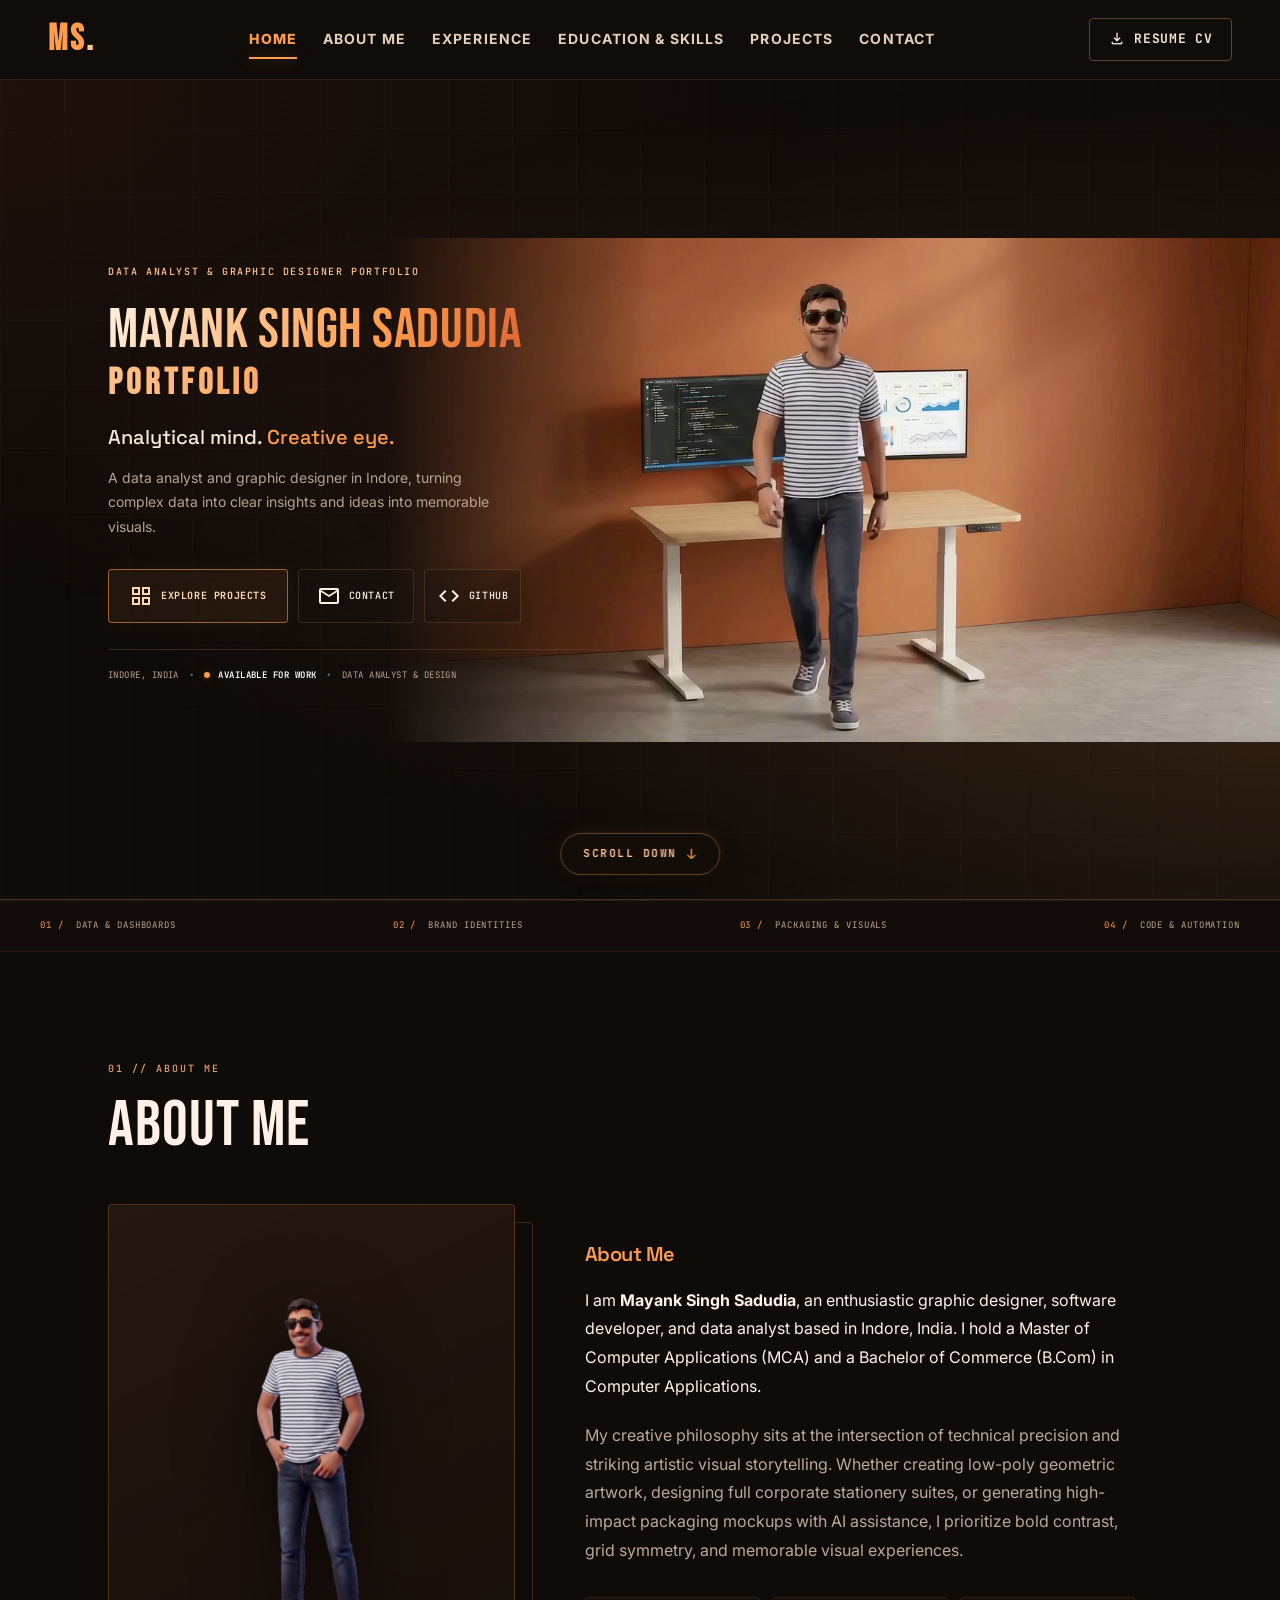
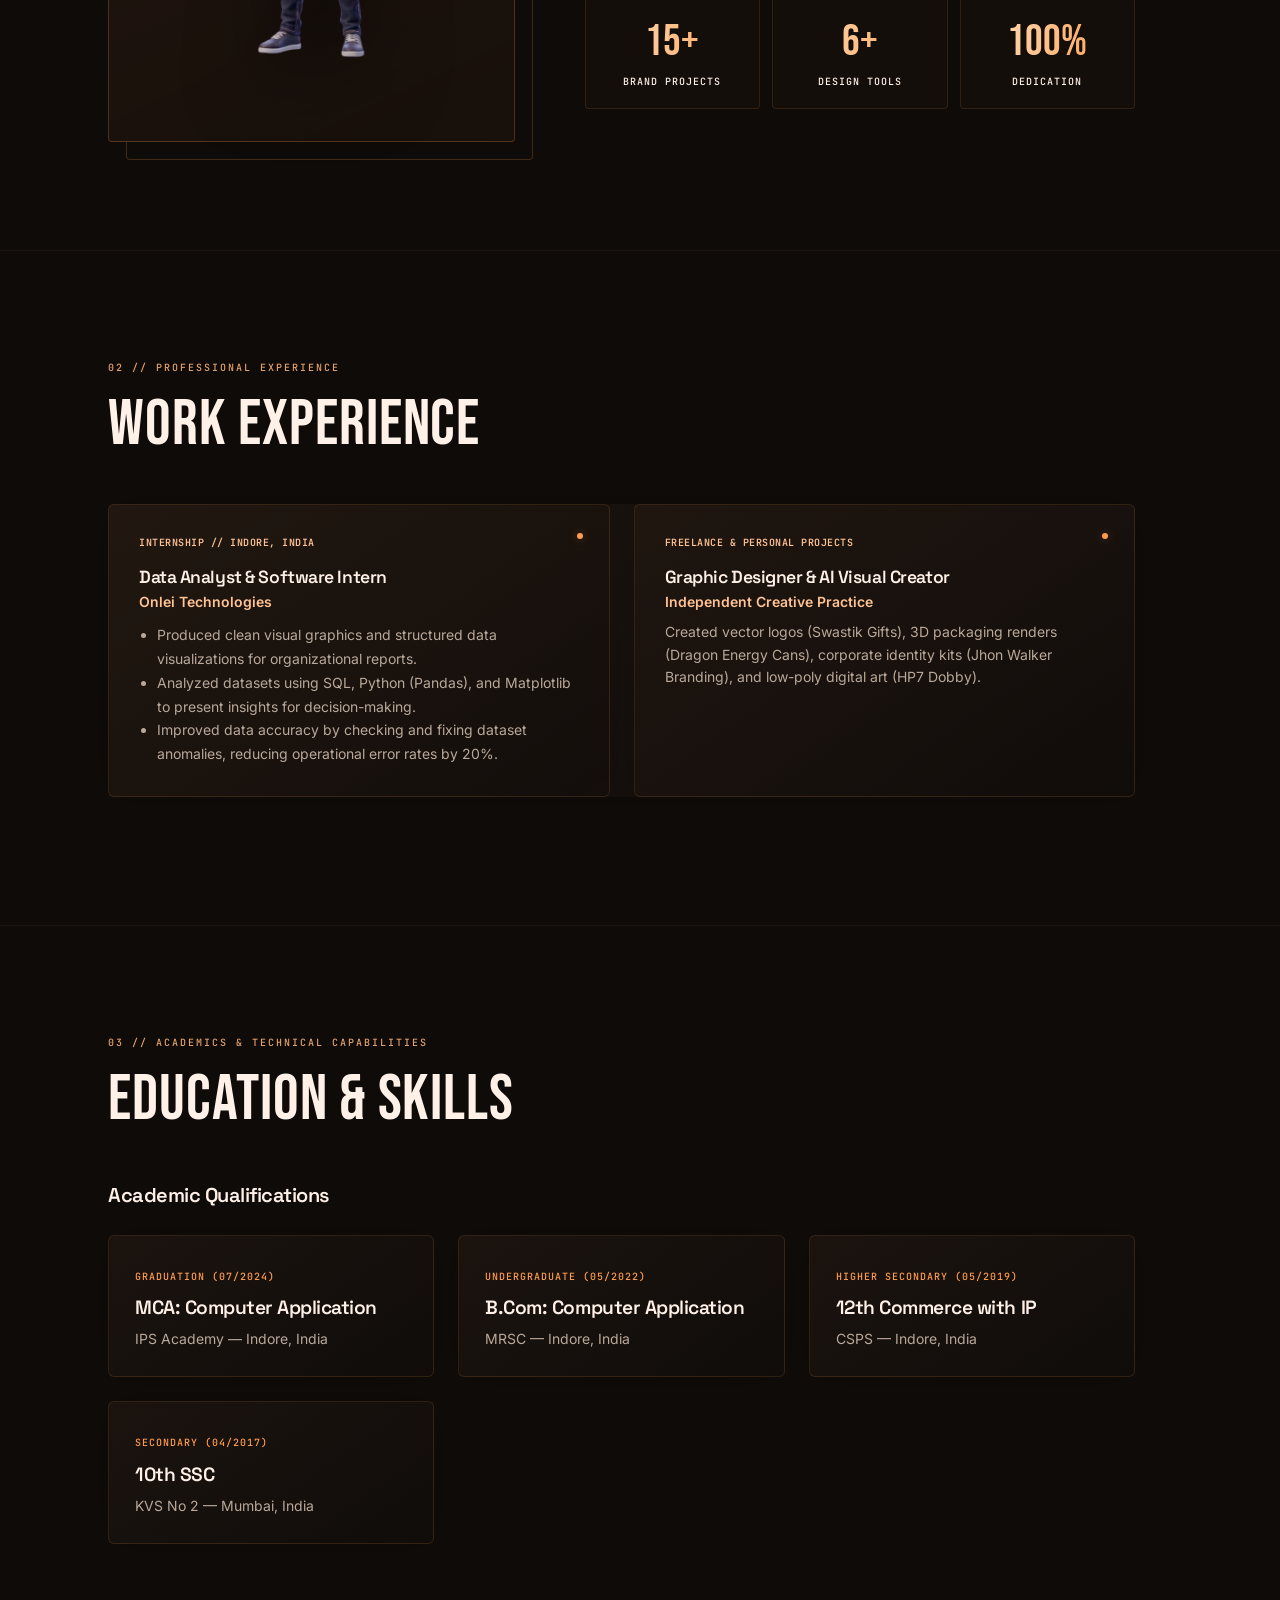
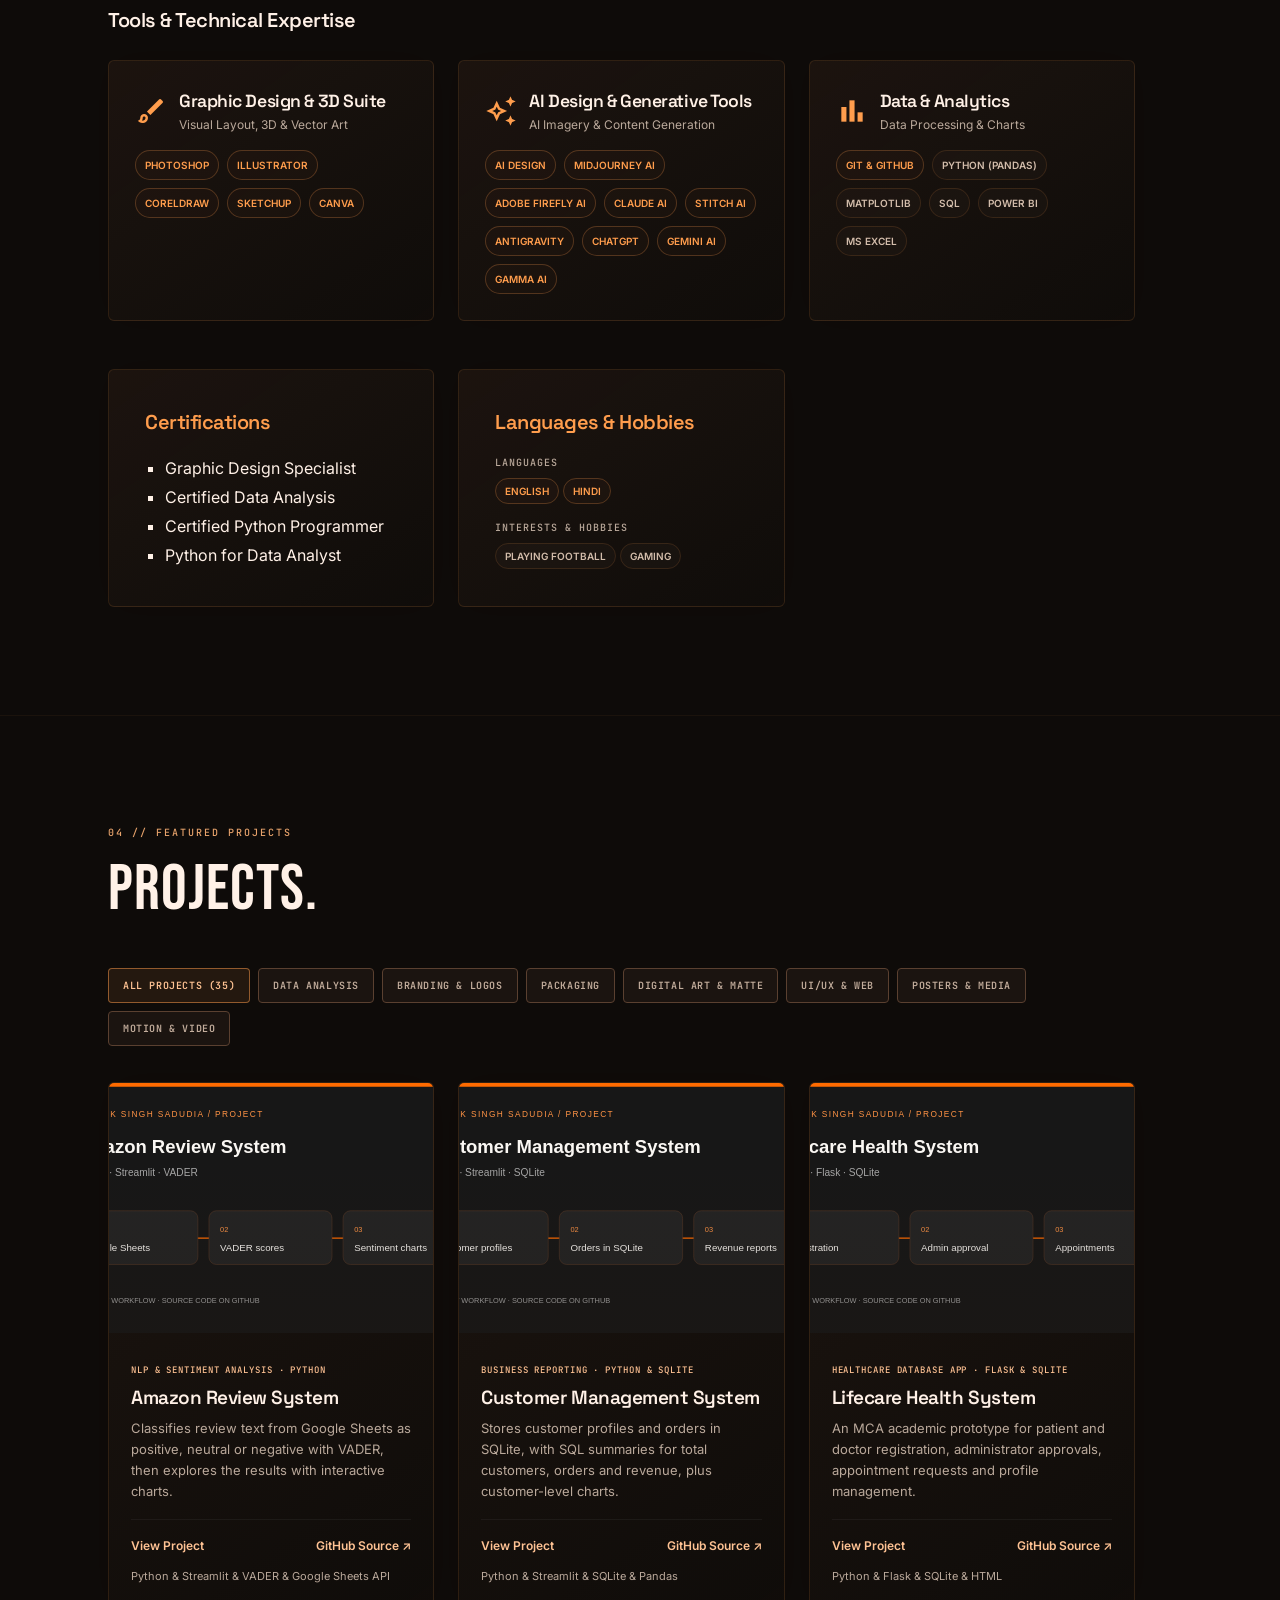
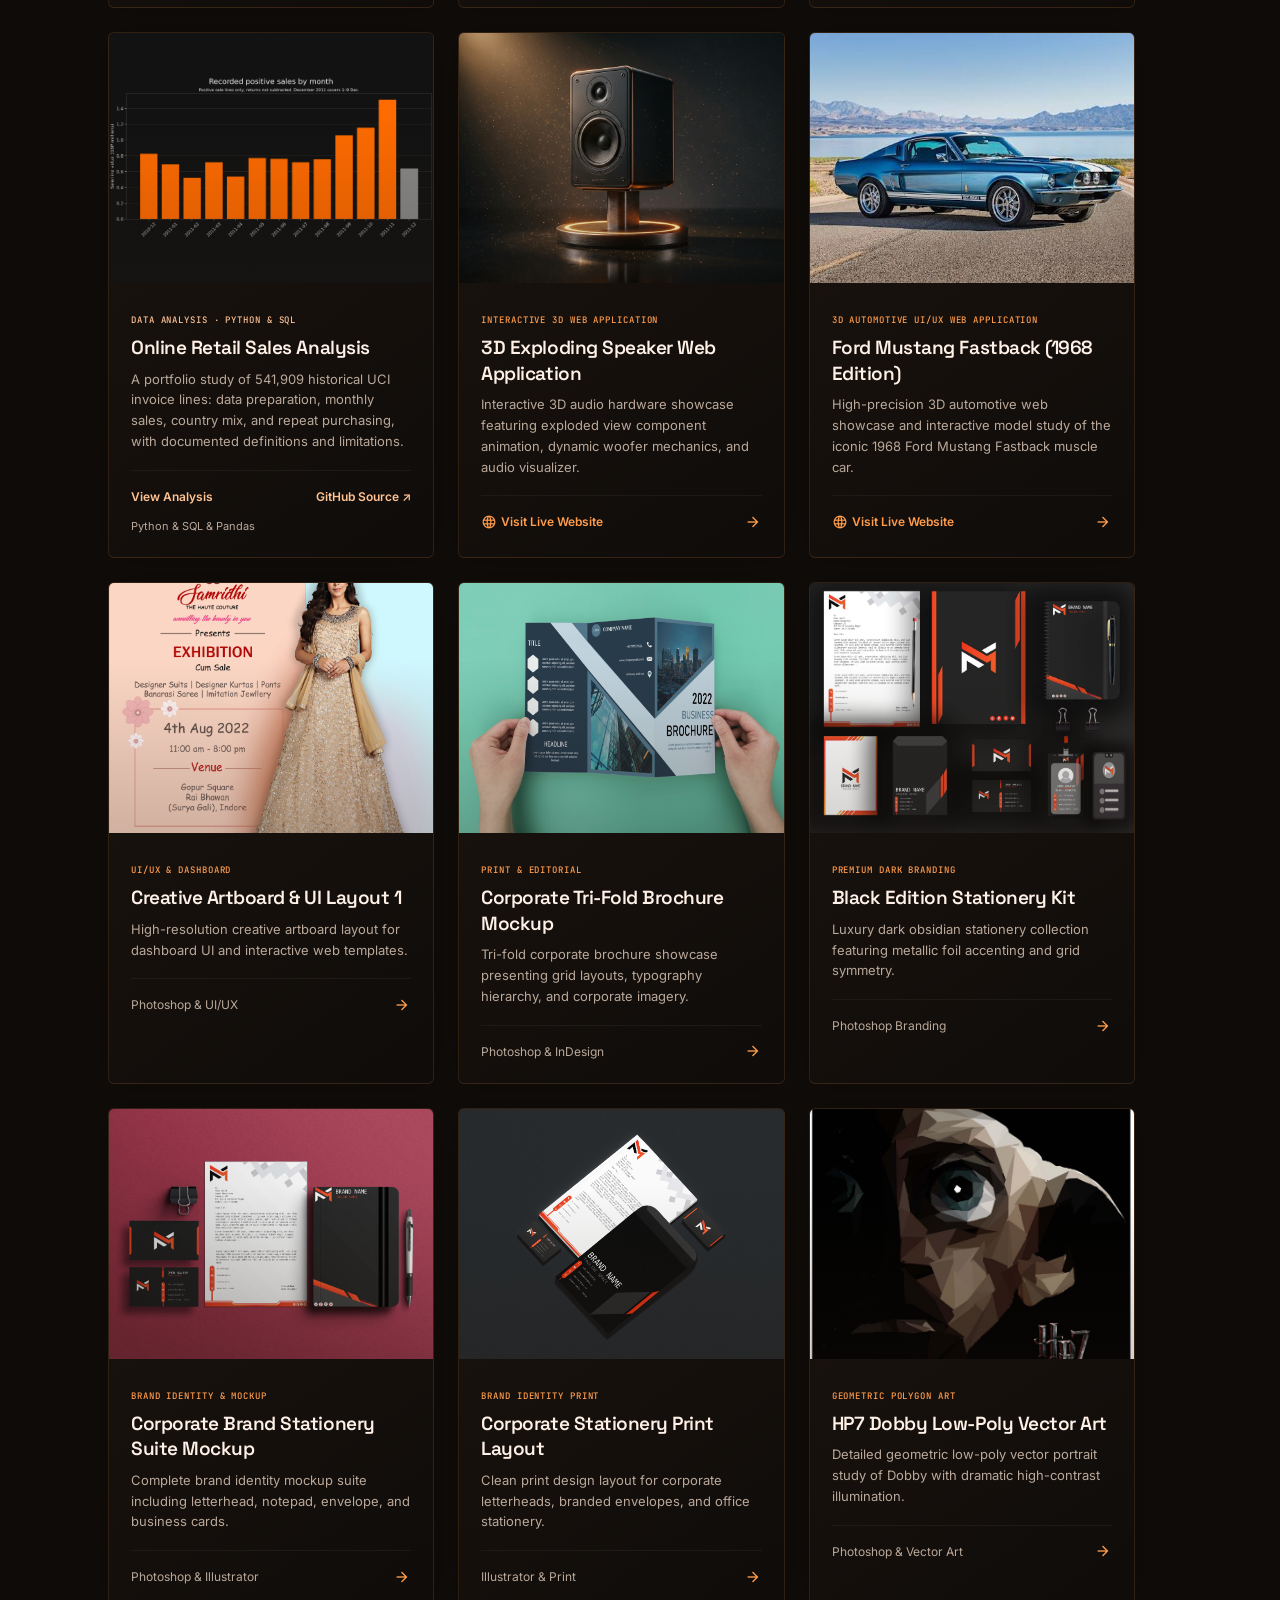
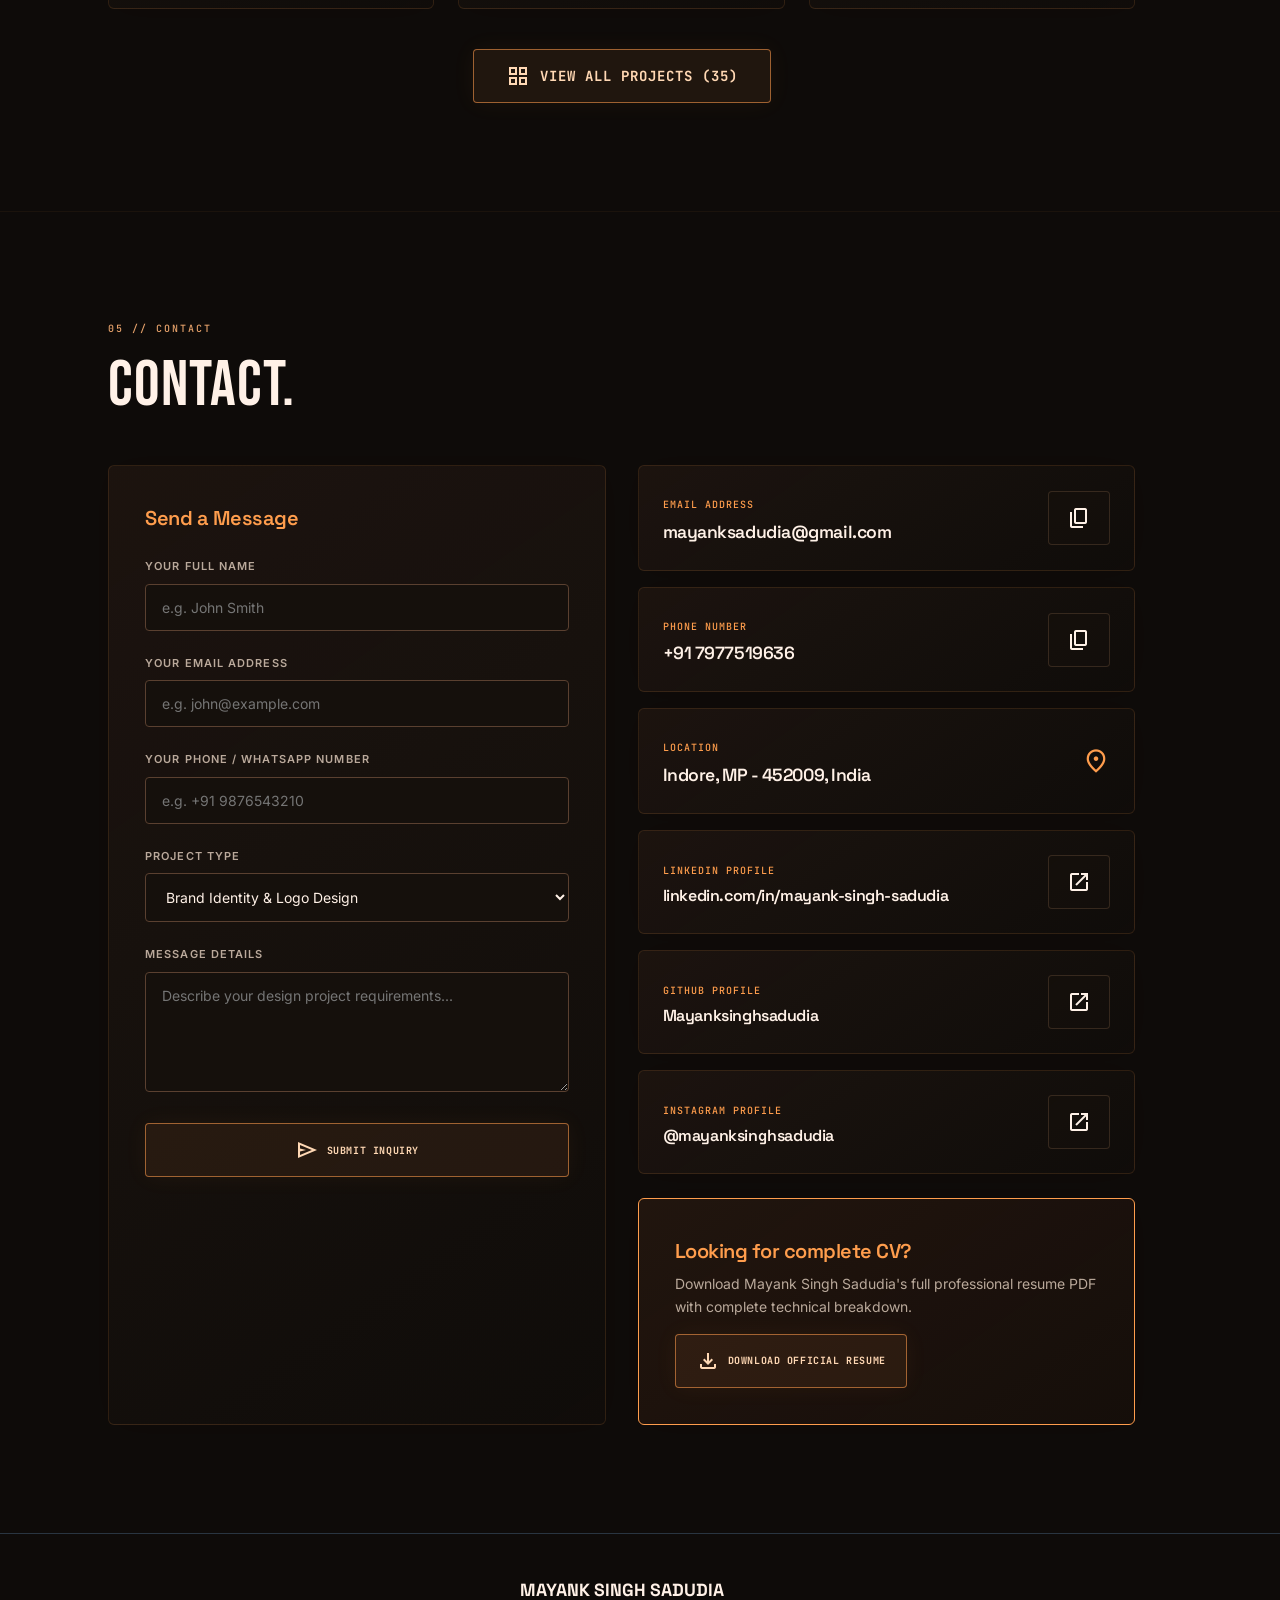
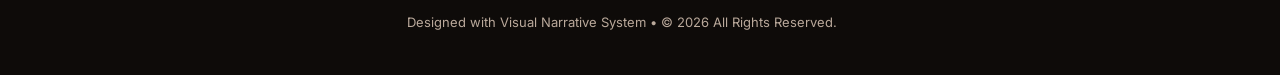
==== index.html @ 777a013a "feat(portfolio): streamline hero title to two lines, remove subtitle from About Me and MEET MAYANK b" ====
<!DOCTYPE html>
<html lang="en">
<head>
  <meta charset="UTF-8" />
  <meta name="viewport" content="width=device-width, initial-scale=1.0" />
  <title>Mayank Singh Sadudia Portfolio | Data Analyst &amp; Graphic Designer</title>
  <meta name="description" content="Portfolio of Mayank Singh Sadudia - Graphic Designer, Data Analyst, and Generative AI Creator based in Indore, India." />
  
  <!-- Social Media & Instagram Open Graph Preview Cards -->
  <meta property="og:type" content="website" />
  <meta property="og:site_name" content="Mayank Singh Sadudia Portfolio" />
  <meta property="og:title" content="Mayank Singh Sadudia | Data Analyst &amp; Graphic Designer" />
  <meta property="og:description" content="Portfolio of Mayank Singh Sadudia featuring an interactive 3D presenter video, Data Analytics projects (Python, SQL, Power BI), and creative brand design." />
  <meta property="og:url" content="https://mayanksinghsadudia.github.io/mayank-portfolio/" />
  <meta property="og:image" content="https://mayanksinghsadudia.github.io/mayank-portfolio/assets/studio_pose_rest.jpg" />
  <meta property="og:image:width" content="896" />
  <meta property="og:image:height" content="1200" />
  <meta name="twitter:card" content="summary_large_image" />
  <meta name="twitter:title" content="Mayank Singh Sadudia | Data Analyst &amp; Graphic Designer" />
  <meta name="twitter:description" content="Portfolio of Mayank Singh Sadudia featuring an interactive 3D presenter video, Data Analytics projects, and creative brand design." />
  <meta name="twitter:image" content="https://mayanksinghsadudia.github.io/mayank-portfolio/assets/studio_pose_rest.jpg" />
  
  <!-- Google Fonts & Material Symbols -->
  <link rel="preconnect" href="https://fonts.googleapis.com" />
  <link rel="preconnect" href="https://fonts.gstatic.com" crossorigin />
  <link href="https://fonts.googleapis.com/css2?family=Bebas+Neue&family=Space+Grotesk:wght@400;500;600;700&family=Montserrat:wght@700;800;900&family=Playfair+Display:ital,wght@0,600;0,700;0,900;1,400;1,600;1,700&family=Inter:wght@400;500;600;700&family=JetBrains+Mono:wght@400;500;600&display=swap" rel="stylesheet" />
  <link href="https://fonts.googleapis.com/css2?family=Material+Symbols+Outlined:wght,FILL@100..700,0..1&display=swap" rel="stylesheet" />

  <!-- Custom Design System Stylesheet -->
  <link rel="stylesheet" href="styles.css?v=separate-experience-20261009" />
  <link rel="stylesheet" href="presenter.css?v=portfolio-clean-20261009" />
  <link rel="stylesheet" href="home-intro.css?v=portfolio-clean-20261009" />
  <link rel="stylesheet" href="neon-studio.css?v=ember-20261009" />
  <link rel="stylesheet" href="portfolio-theme.css?v=reel-scroll-20261010" />
</head>
<body>
  <div class="scroll-progress" aria-hidden="true"></div>

  <!-- Top Fixed Navigation Bar -->
  <header class="app-header reel-header">
    <a href="#hero" class="brand-logo" aria-label="Mayank Singh Sadudia home">
      <span class="reeves-monogram">MS<span>.</span></span>
    </a>

    <nav class="desktop-nav" id="desktop-nav" aria-label="Portfolio sections">
      <a href="#hero" class="active">HOME</a>
      <a href="#about">ABOUT ME</a>
      <a href="#experience">EXPERIENCE</a>
      <a href="#education-skills">EDUCATION & SKILLS</a>
      <a href="#projects">PROJECTS</a>
      <a href="#contact">CONTACT</a>
    </nav>

    <div class="reeves-header-actions" style="display: flex; align-items: center; gap: 16px;">
      <a href="assets/Mayank_Singh_Sadudia_Resume.pdf" download class="btn-primary" id="download-cv-btn">
        <span class="material-symbols-outlined" style="font-size: 18px;">download</span>
        RESUME CV
      </a>
      <button class="mobile-menu-btn" id="mobile-menu-btn" aria-label="Open navigation" aria-expanded="false">
        <span class="material-symbols-outlined">menu</span>
      </button>
    </div>
  </header>

  <main>
    <!-- HERO SECTION (Reel Aesthetic: Warm Terracotta Studio & 3D Interactive Presenter) -->
    <section class="hero-section hero-reel-theme" id="hero">
      <div class="container hero-container">
        <div class="hero-grid">
          
          <div class="hero-content">
            <div class="hero-role-tag">DATA ANALYST &amp; GRAPHIC DESIGNER PORTFOLIO</div>
            
            <h1 class="hero-name-headline">
              <span class="reeves-name">MAYANK SINGH SADUDIA</span><br />
              <span class="hero-portfolio-label">PORTFOLIO</span>
            </h1>

            <h2 class="hero-statement-headline">Analytical mind. <span>Creative eye.</span></h2>
            <p class="hero-bio-paragraph">
              A data analyst and graphic designer in Indore, turning complex data into clear insights and ideas into memorable visuals.
            </p>

            <div class="hero-cta-group">
              <a href="#projects" class="btn-primary">
                <span class="material-symbols-outlined">grid_view</span>
                Explore Projects
              </a>
              <a href="#contact" class="btn-secondary">
                <span class="material-symbols-outlined">mail</span>
                Contact
              </a>
              <a href="https://github.com/Mayanksinghsadudia" target="_blank" rel="noopener noreferrer" class="btn-secondary" aria-label="Visit Mayank's GitHub profile">
                <span class="material-symbols-outlined">code</span>
                GitHub
              </a>
            </div>

            <div class="hero-status-meta">
              <span class="meta-tag">INDORE, INDIA</span>
              <span class="meta-sep">•</span>
              <span class="meta-tag status-available">
                <span class="status-pulse-dot"></span>
                AVAILABLE FOR WORK
              </span>
              <span class="meta-sep">•</span>
              <span class="meta-tag">DATA ANALYST &amp; DESIGN</span>
            </div>

          </div>

          <!-- Hero Stage / Presenter Frame & Controls -->
          <div class="hero-stage-container">
            <div class="hero-character" id="home-presenter" aria-label="Mayank's 3D studio introduction">
              <img src="assets/mayank_home_intro_poster.jpg" width="1280" height="720" alt="Mayank Singh Sadudia in his 3D workstation studio" class="presenter-poster" />
            </div>
          </div>

        </div>
      </div>

      <!-- Single Centered Scroll Indicator -->
      <a href="#about" class="reel-scroll-indicator" aria-label="Scroll down to explore portfolio">
        <span class="scroll-label">SCROLL DOWN</span>
        <span class="scroll-arrow">↓</span>
      </a>
    </section>

    <div class="studio-strip" aria-label="Portfolio specialties">
      <span><i>01 /</i> DATA &amp; DASHBOARDS</span>
      <span><i>02 /</i> BRAND IDENTITIES</span>
      <span><i>03 /</i> PACKAGING &amp; VISUALS</span>
      <span><i>04 /</i> CODE &amp; AUTOMATION</span>
    </div>

    <!-- 01 ABOUT ME SECTION -->
    <section class="page-section" id="about">
      <div class="container">
        
        <div class="section-header">
          <div>
            <span class="text-label-caps text-accent">01 // ABOUT ME</span>
            <h2 class="text-headline-lg font-headline" style="margin-top: 4px;">About Me</h2>
          </div>
          <span class="section-num text-outlined">01</span>
        </div>

        <div class="about-grid" style="grid-template-columns: 0.8fr 1.2fr; align-items: center;">
          
          <!-- About Avatar Showcase -->
          <div class="hero-avatar-container" style="transform: scale(1.0);">
            <img src="assets/user_brush_stroke_theme.png?v=4" class="brush-stroke-bg-img" alt="Paint Brush Stroke Background" />
            <div class="avatar-frame" style="height: 720px; width: 580px;">
              <img src="assets/mayank_avatar_hd_v6.png?v=6" alt="Mayank Singh Sadudia Visual Designer" class="avatar-img" />
            </div>
          </div>

          <!-- Profile & Summary Details -->
          <div style="display: flex; flex-direction: column; gap: 24px;">
            <div class="about-card">
              <h3 class="font-headline text-headline-md" style="margin-bottom: 16px; color: var(--color-primary);">
                About Me
              </h3>
              <p style="color: var(--color-on-surface); line-height: 1.8; margin-bottom: 20px;">
                I am <strong>Mayank Singh Sadudia</strong>, an enthusiastic graphic designer, software developer, and data analyst based in Indore, India. I hold a Master of Computer Applications (MCA) and a Bachelor of Commerce (B.Com) in Computer Applications.
              </p>
              <p style="color: var(--color-text-muted); line-height: 1.8;">
                My creative philosophy sits at the intersection of technical precision and striking artistic visual storytelling. Whether creating low-poly geometric artwork, designing full corporate stationery suites, or generating high-impact packaging mockups with AI assistance, I prioritize bold contrast, grid symmetry, and memorable visual experiences.
              </p>

              <div class="stats-grid">
                <div class="stat-box">
                  <div class="stat-number">15+</div>
                  <div class="text-label-caps" style="font-size: 10px; margin-top: 4px;">Brand Projects</div>
                </div>
                <div class="stat-box">
                  <div class="stat-number">6+</div>
                  <div class="text-label-caps" style="font-size: 10px; margin-top: 4px;">Design Tools</div>
                </div>
                <div class="stat-box">
                  <div class="stat-number">100%</div>
                  <div class="text-label-caps" style="font-size: 10px; margin-top: 4px;">Dedication</div>
                </div>
              </div>
            </div>

          </div>
        </div>
      </div>
    </section>

    <!-- 02 WORK EXPERIENCE SECTION -->
    <section class="page-section" id="experience" aria-labelledby="experience-title">
      <div class="container">
        <div class="section-header">
          <div>
            <span class="text-label-caps text-accent">02 // PROFESSIONAL EXPERIENCE</span>
            <h2 class="text-headline-lg font-headline" id="experience-title" style="margin-top: 4px;">Work Experience</h2>
          </div>
          <span class="section-num text-outlined">02</span>
        </div>
        <div class="about-card experience-card">
          <div class="timeline">
            <div class="timeline-item">
              <div class="timeline-date">INTERNSHIP // INDORE, INDIA</div>
              <h3 class="font-headline" style="font-size: 1.1rem; margin-top: 4px;">Data Analyst & Software Intern</h3>
              <div style="color: var(--color-primary-light); font-weight: 600; font-size: 14px;">Onlei Technologies</div>
              <ul style="color: var(--color-text-muted); font-size: 14px; margin-top: 10px; padding-left: 18px; line-height: 1.7;">
                <li>Produced clean visual graphics and structured data visualizations for organizational reports.</li>
                <li>Analyzed datasets using SQL, Python (Pandas), and Matplotlib to present insights for decision-making.</li>
                <li>Improved data accuracy by checking and fixing dataset anomalies, reducing operational error rates by 20%.</li>
              </ul>
            </div>

            <div class="timeline-item">
              <div class="timeline-date">FREELANCE & PERSONAL PROJECTS</div>
              <h3 class="font-headline" style="font-size: 1.1rem; margin-top: 4px;">Graphic Designer & AI Visual Creator</h3>
              <div style="color: var(--color-primary-light); font-weight: 600; font-size: 14px;">Independent Creative Practice</div>
              <p style="color: var(--color-text-muted); font-size: 14px; margin-top: 8px;">
                Created vector logos (Swastik Gifts), 3D packaging renders (Dragon Energy Cans), corporate identity kits (Jhon Walker Branding), and low-poly digital art (HP7 Dobby).
              </p>
            </div>
          </div>

        </div>
      </div>
    </section>

    <!-- 03 EDUCATION & SKILLS SECTION -->
    <section class="page-section" id="education-skills">
      <div class="container">
        
        <div class="section-header">
          <div>
            <span class="text-label-caps text-accent">03 // ACADEMICS & TECHNICAL CAPABILITIES</span>
            <h2 class="text-headline-lg font-headline" style="margin-top: 4px;">Education & Skills</h2>
          </div>
          <span class="section-num text-outlined">03</span>
        </div>

        <!-- Academic Background Grid -->
        <h3 class="font-headline text-headline-md" style="margin-bottom: 24px;">Academic Qualifications</h3>
        <div class="skills-grid" style="margin-bottom: 60px;">
          
          <div class="skill-card">
            <span class="text-label-caps text-accent">GRADUATION (07/2024)</span>
            <h4 class="font-headline" style="font-size: 1.2rem; margin-top: 6px;">MCA: Computer Application</h4>
            <p style="color: var(--color-text-muted); font-size: 14px; margin-top: 4px;">IPS Academy — Indore, India</p>
          </div>

          <div class="skill-card">
            <span class="text-label-caps text-accent">UNDERGRADUATE (05/2022)</span>
            <h4 class="font-headline" style="font-size: 1.2rem; margin-top: 6px;">B.Com: Computer Application</h4>
            <p style="color: var(--color-text-muted); font-size: 14px; margin-top: 4px;">MRSC — Indore, India</p>
          </div>

          <div class="skill-card">
            <span class="text-label-caps text-accent">HIGHER SECONDARY (05/2019)</span>
            <h4 class="font-headline" style="font-size: 1.2rem; margin-top: 6px;">12th Commerce with IP</h4>
            <p style="color: var(--color-text-muted); font-size: 14px; margin-top: 4px;">CSPS — Indore, India</p>
          </div>

          <div class="skill-card">
            <span class="text-label-caps text-accent">SECONDARY (04/2017)</span>
            <h4 class="font-headline" style="font-size: 1.2rem; margin-top: 6px;">10th SSC</h4>
            <p style="color: var(--color-text-muted); font-size: 14px; margin-top: 4px;">KVS No 2 — Mumbai, India</p>
          </div>

        </div>

        <!-- Technical Tools & Expertise -->
        <h3 class="font-headline text-headline-md" style="margin-bottom: 24px;">Tools & Technical Expertise</h3>
        <div class="skills-grid">
          
          <div class="skill-card">
            <div style="display: flex; align-items: center; gap: 12px;">
              <span class="material-symbols-outlined text-accent" style="font-size: 32px;">brush</span>
              <div>
                <h4 class="font-headline" style="font-size: 1.1rem;">Graphic Design & 3D Suite</h4>
                <p style="color: var(--color-text-muted); font-size: 12px;">Visual Layout, 3D & Vector Art</p>
              </div>
            </div>
            <div class="tool-tags">
              <span class="tool-tag highlight">Photoshop</span>
              <span class="tool-tag highlight">Illustrator</span>
              <span class="tool-tag highlight">CorelDraw</span>
              <span class="tool-tag highlight">SketchUp</span>
              <span class="tool-tag highlight">Canva</span>
            </div>
          </div>

          <div class="skill-card">
            <div style="display: flex; align-items: center; gap: 12px;">
              <span class="material-symbols-outlined text-accent" style="font-size: 32px;">auto_awesome</span>
              <div>
                <h4 class="font-headline" style="font-size: 1.1rem;">AI Design & Generative Tools</h4>
                <p style="color: var(--color-text-muted); font-size: 12px;">AI Imagery & Content Generation</p>
              </div>
            </div>
            <div class="tool-tags">
              <span class="tool-tag highlight">AI Design</span>
              <span class="tool-tag highlight">Midjourney AI</span>
              <span class="tool-tag highlight">Adobe Firefly AI</span>
              <span class="tool-tag highlight">Claude AI</span>
              <span class="tool-tag highlight">Stitch AI</span>
              <span class="tool-tag highlight">Antigravity</span>
              <span class="tool-tag highlight">ChatGPT</span>
              <span class="tool-tag highlight">Gemini AI</span>
              <span class="tool-tag highlight">Gamma AI</span>
            </div>
          </div>

          <div class="skill-card">
            <div style="display: flex; align-items: center; gap: 12px;">
              <span class="material-symbols-outlined text-accent" style="font-size: 32px;">bar_chart</span>
              <div>
                <h4 class="font-headline" style="font-size: 1.1rem;">Data & Analytics</h4>
                <p style="color: var(--color-text-muted); font-size: 12px;">Data Processing & Charts</p>
              </div>
            </div>
            <div class="tool-tags">
              <span class="tool-tag highlight">Git & GitHub</span>
              <span class="tool-tag">Python (Pandas)</span>
              <span class="tool-tag">Matplotlib</span>
              <span class="tool-tag">SQL</span>
              <span class="tool-tag">Power BI</span>
              <span class="tool-tag">MS Excel</span>
            </div>
          </div>

        </div>

        <!-- Certifications & Extras -->
        <div class="qualifications-extras">
          <div class="about-card">
            <h4 class="font-headline text-headline-md" style="margin-bottom: 16px; color: var(--color-primary);">Certifications</h4>
            <ul style="color: var(--color-on-surface); line-height: 1.8; list-style-type: square; padding-left: 20px;">
              <li>Graphic Design Specialist</li>
              <li>Certified Data Analysis</li>
              <li>Certified Python Programmer</li>
              <li>Python for Data Analyst</li>
            </ul>
          </div>

          <div class="about-card">
            <h4 class="font-headline text-headline-md" style="margin-bottom: 16px; color: var(--color-primary);">Languages & Hobbies</h4>
            <div style="margin-bottom: 16px;">
              <span class="text-label-caps" style="color: var(--color-text-muted); display: block; margin-bottom: 6px;">Languages</span>
              <span class="tool-tag highlight">English</span>
              <span class="tool-tag highlight">Hindi</span>
            </div>
            <div>
              <span class="text-label-caps" style="color: var(--color-text-muted); display: block; margin-bottom: 6px;">Interests & Hobbies</span>
              <span class="tool-tag">Playing Football</span>
              <span class="tool-tag">Gaming</span>
            </div>
          </div>
        </div>

      </div>
    </section>

    <!-- 04 PROJECTS GALLERY SECTION (Split into Data Analyst & Graphic Design) -->
    <section class="page-section" id="projects">
      <div class="container">
        
        <div class="section-header">
          <div>
            <span class="text-label-caps text-accent">04 // FEATURED PROJECTS</span>
            <h2 class="text-headline-lg font-headline" style="margin-top: 4px;">Projects.</h2>
          </div>
          <span class="section-num text-outlined">04</span>
        </div>

        <!-- Category Filters -->
        <div class="filter-bar">
          <button class="filter-btn active" data-filter="all">ALL PROJECTS (35)</button>
          <button class="filter-btn" data-filter="analytics">DATA ANALYSIS</button>
          <button class="filter-btn" data-filter="branding">BRANDING &amp; LOGOS</button>
          <button class="filter-btn" data-filter="packaging">PACKAGING</button>
          <button class="filter-btn" data-filter="digital-art">DIGITAL ART &amp; MATTE</button>
          <button class="filter-btn" data-filter="uiux">UI/UX &amp; WEB</button>
          <button class="filter-btn" data-filter="posters">POSTERS &amp; MEDIA</button>
          <button class="filter-btn" data-filter="motion">MOTION &amp; VIDEO</button>
        </div>

        <!-- Projects Grid -->
        <div class="projects-grid">
          <!-- Card: Amazon Review Sentiment Analysis System -->
          <div class="project-card" data-category="analytics" data-id="amazon-sentiment-analysis">
            <div class="project-img-wrapper">
              <img src="assets/user_projects/amazon-project.svg" alt="Amazon Review System project workflow" class="project-img" style="object-fit: cover; background: #121212;" />
              <div class="project-overlay"></div>
            </div>
            <div class="project-card-content">
              <span class="text-label-caps text-accent">NLP &amp; SENTIMENT ANALYSIS · PYTHON</span>
              <h3 class="font-headline text-headline-md" style="margin-top: 4px;">Amazon Review System</h3>
              <p style="color: var(--color-text-muted); font-size: 13px; margin-top: 6px;">
                Classifies review text from Google Sheets as positive, neutral or negative with VADER, then explores the results with interactive charts.
              </p>
              <div class="project-meta" style="flex-wrap: wrap; gap: 12px;">
                <a href="amazon-sentiment-analysis.html" target="_blank" rel="noopener noreferrer" style="color: var(--color-primary); text-decoration: none; font-weight: 600;">View Project</a>
                <a href="https://github.com/Mayanksinghsadudia/amazon-review-system" target="_blank" rel="noopener noreferrer" style="color: var(--color-primary); text-decoration: none; font-weight: 600;">GitHub Source ↗</a>
                <span style="font-size: 11px;">Python &amp; Streamlit &amp; VADER &amp; Google Sheets API</span>
              </div>
            </div>
          </div>

          <!-- Card: Customer Management System (CMS) -->
          <div class="project-card" data-category="analytics" data-id="customer-management-system">
            <div class="project-img-wrapper">
              <img src="assets/user_projects/customer-project.svg" alt="Customer Management System project workflow" class="project-img" style="object-fit: cover; background: #121212;" />
              <div class="project-overlay"></div>
            </div>
            <div class="project-card-content">
              <span class="text-label-caps text-accent">BUSINESS REPORTING · PYTHON &amp; SQLITE</span>
              <h3 class="font-headline text-headline-md" style="margin-top: 4px;">Customer Management System</h3>
              <p style="color: var(--color-text-muted); font-size: 13px; margin-top: 6px;">
                Stores customer profiles and orders in SQLite, with SQL summaries for total customers, orders and revenue, plus customer-level charts.
              </p>
              <div class="project-meta" style="flex-wrap: wrap; gap: 12px;">
                <a href="cms-analysis.html" target="_blank" rel="noopener noreferrer" style="color: var(--color-primary); text-decoration: none; font-weight: 600;">View Project</a>
                <a href="https://github.com/Mayanksinghsadudia/customer-management-system" target="_blank" rel="noopener noreferrer" style="color: var(--color-primary); text-decoration: none; font-weight: 600;">GitHub Source ↗</a>
                <span style="font-size: 11px;">Python &amp; Streamlit &amp; SQLite &amp; Pandas</span>
              </div>
            </div>
          </div>

          <!-- Card: LifeCare Health System & Clinical Analytics -->
          <div class="project-card" data-category="analytics" data-id="lifecare-health-system">
            <div class="project-img-wrapper">
              <img src="assets/user_projects/lifecare-project.svg" alt="Lifecare Health System project workflow" class="project-img" style="object-fit: cover; background: #121212;" />
              <div class="project-overlay"></div>
            </div>
            <div class="project-card-content">
              <span class="text-label-caps text-accent">HEALTHCARE DATABASE APP · FLASK &amp; SQLITE</span>
              <h3 class="font-headline text-headline-md" style="margin-top: 4px;">Lifecare Health System</h3>
              <p style="color: var(--color-text-muted); font-size: 13px; margin-top: 6px;">
                An MCA academic prototype for patient and doctor registration, administrator approvals, appointment requests and profile management.
              </p>
              <div class="project-meta" style="flex-wrap: wrap; gap: 12px;">
                <a href="lifecare-health-system.html" target="_blank" rel="noopener noreferrer" style="color: var(--color-primary); text-decoration: none; font-weight: 600;">View Project</a>
                <a href="https://github.com/Mayanksinghsadudia/lifecare-health-system" target="_blank" rel="noopener noreferrer" style="color: var(--color-primary); text-decoration: none; font-weight: 600;">GitHub Source ↗</a>
                <span style="font-size: 11px;">Python &amp; Flask &amp; SQLite &amp; HTML</span>
              </div>
            </div>
          </div>


          <!-- Data analyst portfolio case study -->
          <div class="project-card" data-category="analytics" data-id="retail-sales-analysis">
            <div class="project-img-wrapper">
              <img src="retail-analysis-preview.png" alt="Chart from the Online Retail Sales Analysis project" class="project-img" style="object-fit: contain; background: #121212;" />
              <div class="project-overlay"></div>
            </div>
            <div class="project-card-content">
              <span class="text-label-caps text-accent">DATA ANALYSIS · PYTHON &amp; SQL</span>
              <h3 class="font-headline text-headline-md" style="margin-top: 4px;">Online Retail Sales Analysis</h3>
              <p style="color: var(--color-text-muted); font-size: 13px; margin-top: 6px;">
                A portfolio study of 541,909 historical UCI invoice lines: data preparation, monthly sales, country mix, and repeat purchasing, with documented definitions and limitations.
              </p>
              <div class="project-meta" style="flex-wrap: wrap; gap: 12px;">
                <a href="retail-analysis.html" target="_blank" rel="noopener noreferrer" style="color: var(--color-primary); text-decoration: none; font-weight: 600;">View Analysis</a>
                <a href="https://github.com/Mayanksinghsadudia/retail-sales-analysis" target="_blank" rel="noopener noreferrer" style="color: var(--color-primary); text-decoration: none; font-weight: 600;">GitHub Source ↗</a>
                <span style="font-size: 11px;">Python &amp; SQL &amp; Pandas</span>
              </div>
            </div>
          </div> <!-- close .project-card -->

          <!-- Card: REVA 3D Exploding Speaker Website -->
          <div class="project-card" data-category="uiux" data-id="reva-3d-speaker">
            <div class="project-img-wrapper">
              <img src="assets/user_projects/reva_speaker.jpg" alt="REVA 3D Exploding Speaker Website" class="project-img" />
              <div class="project-overlay"></div>
            </div>
            <div class="project-card-content">
              <span class="text-label-caps text-accent">INTERACTIVE 3D WEB APPLICATION</span>
              <h3 class="font-headline text-headline-md" style="margin-top: 4px;">3D Exploding Speaker Web Application</h3>
              <p style="color: var(--color-text-muted); font-size: 13px; margin-top: 6px;">
                Interactive 3D audio hardware showcase featuring exploded view component animation, dynamic woofer mechanics, and audio visualizer.
              </p>
              <div class="project-meta">
                <a href="https://mayanksinghsadudia.github.io/reva-3d-speaker-website/" target="_blank" rel="noopener" style="color: var(--color-primary); text-decoration: none; font-weight: 600; display: inline-flex; align-items: center; gap: 4px;">
                  <span class="material-symbols-outlined" style="font-size: 16px;">language</span> Visit Live Website
                </a>
                <span class="material-symbols-outlined" style="font-size: 18px; color: var(--color-primary);">arrow_forward</span>
              </div>
            </div>
          </div>

          <!-- Card: Ford Mustang Fastback (1968 Edition) -->
          <div class="project-card" data-category="uiux" data-id="ford-mustang-1968">
            <div class="project-img-wrapper">
              <img src="assets/user_projects/ford_mustang_1968.jpg" alt="Ford Mustang Fastback 1968 Edition" class="project-img" />
              <div class="project-overlay"></div>
            </div>
            <div class="project-card-content">
              <span class="text-label-caps text-accent">3D AUTOMOTIVE UI/UX WEB APPLICATION</span>
              <h3 class="font-headline text-headline-md" style="margin-top: 4px;">Ford Mustang Fastback (1968 Edition)</h3>
              <p style="color: var(--color-text-muted); font-size: 13px; margin-top: 6px;">
                High-precision 3D automotive web showcase and interactive model study of the iconic 1968 Ford Mustang Fastback muscle car.
              </p>
              <div class="project-meta">
                <a href="https://mayanksinghsadudia.github.io/ford-mustang-1968-showcase/" target="_blank" rel="noopener" style="color: var(--color-primary); text-decoration: none; font-weight: 600; display: inline-flex; align-items: center; gap: 4px;">
                  <span class="material-symbols-outlined" style="font-size: 16px;">language</span> Visit Live Website
                </a>
                <span class="material-symbols-outlined" style="font-size: 18px; color: var(--color-primary);">arrow_forward</span>
              </div>
            </div>
          </div>
          <!-- Card: Creative Artboard & UI Layout 1 -->
          <div class="project-card" data-category="uiux" data-id="artboard-1">
            <div class="project-img-wrapper">
              <img src="assets/user_projects/artboard_1.jpg" alt="Creative Artboard & UI Layout 1" class="project-img" />
              <div class="project-overlay"></div>
            </div>
            <div class="project-card-content">
              <span class="text-label-caps text-accent">UI/UX & DASHBOARD</span>
              <h3 class="font-headline text-headline-md" style="margin-top: 4px;">Creative Artboard & UI Layout 1</h3>
              <p style="color: var(--color-text-muted); font-size: 13px; margin-top: 6px;">
                High-resolution creative artboard layout for dashboard UI and interactive web templates.
              </p>
              <div class="project-meta">
                <span>Photoshop & UI/UX</span>
                <span class="material-symbols-outlined" style="font-size: 18px; color: var(--color-primary);">arrow_forward</span>
              </div>
            </div>
          </div>
          <!-- Card: Corporate Tri-Fold Brochure Mockup -->
          <div class="project-card" data-category="branding" data-id="broucher-mockup">
            <div class="project-img-wrapper">
              <img src="assets/user_projects/broucher_mockup.jpg" alt="Corporate Tri-Fold Brochure Mockup" class="project-img" />
              <div class="project-overlay"></div>
            </div>
            <div class="project-card-content">
              <span class="text-label-caps text-accent">PRINT & EDITORIAL</span>
              <h3 class="font-headline text-headline-md" style="margin-top: 4px;">Corporate Tri-Fold Brochure Mockup</h3>
              <p style="color: var(--color-text-muted); font-size: 13px; margin-top: 6px;">
                Tri-fold corporate brochure showcase presenting grid layouts, typography hierarchy, and corporate imagery.
              </p>
              <div class="project-meta">
                <span>Photoshop & InDesign</span>
                <span class="material-symbols-outlined" style="font-size: 18px; color: var(--color-primary);">arrow_forward</span>
              </div>
            </div>
          </div>
          <!-- Card: Black Edition Stationery Kit -->
          <div class="project-card" data-category="branding" data-id="business-statinary-black">
            <div class="project-img-wrapper">
              <img src="assets/user_projects/business_statinary_black.jpg" alt="Black Edition Stationery Kit" class="project-img" />
              <div class="project-overlay"></div>
            </div>
            <div class="project-card-content">
              <span class="text-label-caps text-accent">PREMIUM DARK BRANDING</span>
              <h3 class="font-headline text-headline-md" style="margin-top: 4px;">Black Edition Stationery Kit</h3>
              <p style="color: var(--color-text-muted); font-size: 13px; margin-top: 6px;">
                Luxury dark obsidian stationery collection featuring metallic foil accenting and grid symmetry.
              </p>
              <div class="project-meta">
                <span>Photoshop Branding</span>
                <span class="material-symbols-outlined" style="font-size: 18px; color: var(--color-primary);">arrow_forward</span>
              </div>
            </div>
          </div>
          <!-- Card: Corporate Brand Stationery Suite Mockup -->
          <div class="project-card" data-category="branding" data-id="bussuness-statinary-mockup">
            <div class="project-img-wrapper">
              <img src="assets/user_projects/bussuness_statinary_mockup.jpg" alt="Corporate Brand Stationery Suite Mockup" class="project-img" />
              <div class="project-overlay"></div>
            </div>
            <div class="project-card-content">
              <span class="text-label-caps text-accent">BRAND IDENTITY & MOCKUP</span>
              <h3 class="font-headline text-headline-md" style="margin-top: 4px;">Corporate Brand Stationery Suite Mockup</h3>
              <p style="color: var(--color-text-muted); font-size: 13px; margin-top: 6px;">
                Complete brand identity mockup suite including letterhead, notepad, envelope, and business cards.
              </p>
              <div class="project-meta">
                <span>Photoshop & Illustrator</span>
                <span class="material-symbols-outlined" style="font-size: 18px; color: var(--color-primary);">arrow_forward</span>
              </div>
            </div>
          </div>
          <!-- Card: Corporate Stationery Print Layout -->
          <div class="project-card" data-category="branding" data-id="bussuness-statinary">
            <div class="project-img-wrapper">
              <img src="assets/user_projects/bussuness_statinary.jpg" alt="Corporate Stationery Print Layout" class="project-img" />
              <div class="project-overlay"></div>
            </div>
            <div class="project-card-content">
              <span class="text-label-caps text-accent">BRAND IDENTITY PRINT</span>
              <h3 class="font-headline text-headline-md" style="margin-top: 4px;">Corporate Stationery Print Layout</h3>
              <p style="color: var(--color-text-muted); font-size: 13px; margin-top: 6px;">
                Clean print design layout for corporate letterheads, branded envelopes, and office stationery.
              </p>
              <div class="project-meta">
                <span>Illustrator & Print</span>
                <span class="material-symbols-outlined" style="font-size: 18px; color: var(--color-primary);">arrow_forward</span>
              </div>
            </div>
          </div>
          <!-- Card: HP7 Dobby Low-Poly Vector Art -->
          <div class="project-card" data-category="digital-art" data-id="dobby-poly-art">
            <div class="project-img-wrapper">
              <img src="assets/user_projects/dobby_poly_art.jpg" alt="HP7 Dobby Low-Poly Vector Art" class="project-img" />
              <div class="project-overlay"></div>
            </div>
            <div class="project-card-content">
              <span class="text-label-caps text-accent">GEOMETRIC POLYGON ART</span>
              <h3 class="font-headline text-headline-md" style="margin-top: 4px;">HP7 Dobby Low-Poly Vector Art</h3>
              <p style="color: var(--color-text-muted); font-size: 13px; margin-top: 6px;">
                Detailed geometric low-poly vector portrait study of Dobby with dramatic high-contrast illumination.
              </p>
              <div class="project-meta">
                <span>Photoshop & Vector Art</span>
                <span class="material-symbols-outlined" style="font-size: 18px; color: var(--color-primary);">arrow_forward</span>
              </div>
            </div>
          </div>
          <!-- Card: Dragon Energy Beverage 3D Render -->
          <div class="project-card project-card-extra" data-category="packaging" data-id="energy-drink-mockup">
            <div class="project-img-wrapper">
              <img src="assets/user_projects/energy_drink_mockup.jpg" alt="Dragon Energy Beverage 3D Render" class="project-img" />
              <div class="project-overlay"></div>
            </div>
            <div class="project-card-content">
              <span class="text-label-caps text-accent">3D BEVERAGE PACKAGING</span>
              <h3 class="font-headline text-headline-md" style="margin-top: 4px;">Dragon Energy Beverage 3D Render</h3>
              <p style="color: var(--color-text-muted); font-size: 13px; margin-top: 6px;">
                500 ML & 250 ML matte black aluminum energy drink can packaging with vibrant dragon graphics.
              </p>
              <div class="project-meta">
                <span>3D Render & Photoshop</span>
                <span class="material-symbols-outlined" style="font-size: 18px; color: var(--color-primary);">arrow_forward</span>
              </div>
            </div>
          </div>
          <!-- Card: Armed Forces Flag Day Commemorative Poster -->
          <div class="project-card project-card-extra" data-category="posters" data-id="flag-day-poster">
            <div class="project-img-wrapper">
              <img src="assets/user_projects/flag_day_15-01.jpg" alt="Armed Forces Flag Day Commemorative Poster" class="project-img" />
              <div class="project-overlay"></div>
            </div>
            <div class="project-card-content">
              <span class="text-label-caps text-accent">PATRIOTIC COMMEMORATIVE POSTER</span>
              <h3 class="font-headline text-headline-md" style="margin-top: 4px;">Armed Forces Flag Day Commemorative Poster</h3>
              <p style="color: var(--color-text-muted); font-size: 13px; margin-top: 6px;">
                Patriotic commemorative poster honoring Indian Armed Forces with bold typography and national flag accents.
              </p>
              <div class="project-meta">
                <span>Photoshop & Vector</span>
                <span class="material-symbols-outlined" style="font-size: 18px; color: var(--color-primary);">arrow_forward</span>
              </div>
            </div>
          </div>
          <!-- Card: Luxury Event Invitation Card Design -->
          <div class="project-card project-card-extra" data-category="posters" data-id="invitation-card">
            <div class="project-img-wrapper">
              <img src="assets/user_projects/invitataion_card_.jpg" alt="Luxury Event Invitation Card Design" class="project-img" />
              <div class="project-overlay"></div>
            </div>
            <div class="project-card-content">
              <span class="text-label-caps text-accent">EVENT & STATIONERY ART</span>
              <h3 class="font-headline text-headline-md" style="margin-top: 4px;">Luxury Event Invitation Card Design</h3>
              <p style="color: var(--color-text-muted); font-size: 13px; margin-top: 6px;">
                Elegant floral border invitation card design crafted with ornate golden accents and classic calligraphy.
              </p>
              <div class="project-meta">
                <span>Photoshop Print Design</span>
                <span class="material-symbols-outlined" style="font-size: 18px; color: var(--color-primary);">arrow_forward</span>
              </div>
            </div>
          </div>
          <!-- Card: Brand Logo Mark Design #1 -->
          <div class="project-card project-card-extra" data-category="branding" data-id="logo-1">
            <div class="project-img-wrapper">
              <img src="assets/user_projects/log0_1.jpg" alt="Brand Logo Mark Design #1" class="project-img" />
              <div class="project-overlay"></div>
            </div>
            <div class="project-card-content">
              <span class="text-label-caps text-accent">VECTOR LOGO SUITE</span>
              <h3 class="font-headline text-headline-md" style="margin-top: 4px;">Brand Logo Mark Design #1</h3>
              <p style="color: var(--color-text-muted); font-size: 13px; margin-top: 6px;">
                Geometric logo mark explorations across multiple color variations and brand guidelines.
              </p>
              <div class="project-meta">
                <span>Adobe Illustrator</span>
                <span class="material-symbols-outlined" style="font-size: 18px; color: var(--color-primary);">arrow_forward</span>
              </div>
            </div>
          </div>
          <!-- Card: Minimalist Emblem Mark #3 -->
          <div class="project-card project-card-extra" data-category="branding" data-id="logo-3">
            <div class="project-img-wrapper">
              <img src="assets/user_projects/logo_3.jpg" alt="Minimalist Emblem Mark #3" class="project-img" />
              <div class="project-overlay"></div>
            </div>
            <div class="project-card-content">
              <span class="text-label-caps text-accent">VECTOR LOGO SUITE</span>
              <h3 class="font-headline text-headline-md" style="margin-top: 4px;">Minimalist Emblem Mark #3</h3>
              <p style="color: var(--color-text-muted); font-size: 13px; margin-top: 6px;">
                High-impact visual monogram mark designed for modern tech and design agencies.
              </p>
              <div class="project-meta">
                <span>Adobe Illustrator</span>
                <span class="material-symbols-outlined" style="font-size: 18px; color: var(--color-primary);">arrow_forward</span>
              </div>
            </div>
          </div>
          <!-- Card: Geometric Brand Symbol #4 -->
          <div class="project-card project-card-extra" data-category="branding" data-id="logo-4">
            <div class="project-img-wrapper">
              <img src="assets/user_projects/logo_4.jpg" alt="Geometric Brand Symbol #4" class="project-img" />
              <div class="project-overlay"></div>
            </div>
            <div class="project-card-content">
              <span class="text-label-caps text-accent">VECTOR LOGO SUITE</span>
              <h3 class="font-headline text-headline-md" style="margin-top: 4px;">Geometric Brand Symbol #4</h3>
              <p style="color: var(--color-text-muted); font-size: 13px; margin-top: 6px;">
                Symmetrical vector brand mark engineered for digital app icons and print stationery.
              </p>
              <div class="project-meta">
                <span>Adobe Illustrator</span>
                <span class="material-symbols-outlined" style="font-size: 18px; color: var(--color-primary);">arrow_forward</span>
              </div>
            </div>
          </div>
          <!-- Card: Abstract Creative Mark #5 -->
          <div class="project-card project-card-extra" data-category="branding" data-id="logo-5">
            <div class="project-img-wrapper">
              <img src="assets/user_projects/logo_5.jpg" alt="Abstract Creative Mark #5" class="project-img" />
              <div class="project-overlay"></div>
            </div>
            <div class="project-card-content">
              <span class="text-label-caps text-accent">VECTOR LOGO SUITE</span>
              <h3 class="font-headline text-headline-md" style="margin-top: 4px;">Abstract Creative Mark #5</h3>
              <p style="color: var(--color-text-muted); font-size: 13px; margin-top: 6px;">
                Modern dynamic abstract icon designed for creative agencies and tech startups.
              </p>
              <div class="project-meta">
                <span>Adobe Illustrator</span>
                <span class="material-symbols-outlined" style="font-size: 18px; color: var(--color-primary);">arrow_forward</span>
              </div>
            </div>
          </div>
          <!-- Card: Vector Logo Emblem #2 -->
          <div class="project-card project-card-extra" data-category="branding" data-id="logo-2">
            <div class="project-img-wrapper">
              <img src="assets/user_projects/logo2.jpg" alt="Vector Logo Emblem #2" class="project-img" />
              <div class="project-overlay"></div>
            </div>
            <div class="project-card-content">
              <span class="text-label-caps text-accent">VECTOR LOGO SUITE</span>
              <h3 class="font-headline text-headline-md" style="margin-top: 4px;">Vector Logo Emblem #2</h3>
              <p style="color: var(--color-text-muted); font-size: 13px; margin-top: 6px;">
                Clean minimalist corporate logo design with geometric grid symmetry.
              </p>
              <div class="project-meta">
                <span>Adobe Illustrator</span>
                <span class="material-symbols-outlined" style="font-size: 18px; color: var(--color-primary);">arrow_forward</span>
              </div>
            </div>
          </div>
          <!-- Card: Surreal Photo Manipulation Artwork -->
          <div class="project-card project-card-extra" data-category="digital-art" data-id="manplution">
            <div class="project-img-wrapper">
              <img src="assets/user_projects/manplution.jpg" alt="Surreal Photo Manipulation Artwork" class="project-img" />
              <div class="project-overlay"></div>
            </div>
            <div class="project-card-content">
              <span class="text-label-caps text-accent">COMPOSITING & DIGITAL ART</span>
              <h3 class="font-headline text-headline-md" style="margin-top: 4px;">Surreal Photo Manipulation Artwork</h3>
              <p style="color: var(--color-text-muted); font-size: 13px; margin-top: 6px;">
                Surreal digital composition blending multiple photographic elements, dramatic color grading, and lighting FX.
              </p>
              <div class="project-meta">
                <span>Photoshop Compositing</span>
                <span class="material-symbols-outlined" style="font-size: 18px; color: var(--color-primary);">arrow_forward</span>
              </div>
            </div>
          </div>
          <!-- Card: Fantasy World Matte Painting -->
          <div class="project-card project-card-extra" data-category="digital-art" data-id="mate-painting-2">
            <div class="project-img-wrapper">
              <img src="assets/user_projects/mate_painting_2.jpg" alt="Fantasy World Matte Painting" class="project-img" />
              <div class="project-overlay"></div>
            </div>
            <div class="project-card-content">
              <span class="text-label-caps text-accent">CONCEPT ART & ENVIRONMENT</span>
              <h3 class="font-headline text-headline-md" style="margin-top: 4px;">Fantasy World Matte Painting</h3>
              <p style="color: var(--color-text-muted); font-size: 13px; margin-top: 6px;">
                Surreal environmental concept art depicting mystical architecture and dramatic natural lighting.
              </p>
              <div class="project-meta">
                <span>Photoshop Digital Painting</span>
                <span class="material-symbols-outlined" style="font-size: 18px; color: var(--color-primary);">arrow_forward</span>
              </div>
            </div>
          </div>
          <!-- Card: Cinematic Environment Matte Painting -->
          <div class="project-card project-card-extra" data-category="digital-art" data-id="matte-painting">
            <div class="project-img-wrapper">
              <img src="assets/user_projects/matte_painting.jpg" alt="Cinematic Environment Matte Painting" class="project-img" />
              <div class="project-overlay"></div>
            </div>
            <div class="project-card-content">
              <span class="text-label-caps text-accent">CONCEPT ART & ENVIRONMENT</span>
              <h3 class="font-headline text-headline-md" style="margin-top: 4px;">Cinematic Environment Matte Painting</h3>
              <p style="color: var(--color-text-muted); font-size: 13px; margin-top: 6px;">
                Atmospheric digital landscape matte painting created with multi-layered photo bashing and digital painting.
              </p>
              <div class="project-meta">
                <span>Photoshop Matte Painting</span>
                <span class="material-symbols-outlined" style="font-size: 18px; color: var(--color-primary);">arrow_forward</span>
              </div>
            </div>
          </div>
          <!-- Card: Pure Dairy Packaging Suite Mockup -->
          <div class="project-card project-card-extra" data-category="packaging" data-id="milk-mockup">
            <div class="project-img-wrapper">
              <img src="assets/user_projects/milk_mockup.jpg" alt="Pure Dairy Packaging Suite Mockup" class="project-img" />
              <div class="project-overlay"></div>
            </div>
            <div class="project-card-content">
              <span class="text-label-caps text-accent">PRODUCT CARTON & BOTTLE</span>
              <h3 class="font-headline text-headline-md" style="margin-top: 4px;">Pure Dairy Packaging Suite Mockup</h3>
              <p style="color: var(--color-text-muted); font-size: 13px; margin-top: 6px;">
                Organic milk bottle and box package mockup with clean minimalist typography and cow motif.
              </p>
              <div class="project-meta">
                <span>Photoshop Packaging</span>
                <span class="material-symbols-outlined" style="font-size: 18px; color: var(--color-primary);">arrow_forward</span>
              </div>
            </div>
          </div>
          <!-- Card: Retail Display Box Package Mockup -->
          <div class="project-card project-card-extra" data-category="packaging" data-id="mockup-package-desgin">
            <div class="project-img-wrapper">
              <img src="assets/user_projects/mockup_package_desgin.jpg" alt="Retail Display Box Package Mockup" class="project-img" />
              <div class="project-overlay"></div>
            </div>
            <div class="project-card-content">
              <span class="text-label-caps text-accent">COMMERCIAL PACKAGING</span>
              <h3 class="font-headline text-headline-md" style="margin-top: 4px;">Retail Display Box Package Mockup</h3>
              <p style="color: var(--color-text-muted); font-size: 13px; margin-top: 6px;">
                3D retail box display mockup highlighting structural folds, embossing, and product branding.
              </p>
              <div class="project-meta">
                <span>Photoshop 3D Mockup</span>
                <span class="material-symbols-outlined" style="font-size: 18px; color: var(--color-primary);">arrow_forward</span>
              </div>
            </div>
          </div>
          <!-- Card: Music Streaming Web UI Landing Page -->
          <div class="project-card project-card-extra" data-category="uiux" data-id="music-website-landing-page">
            <div class="project-img-wrapper">
              <img src="assets/user_projects/music_website_landing_page.jpg" alt="Music Streaming Web UI Landing Page" class="project-img" />
              <div class="project-overlay"></div>
            </div>
            <div class="project-card-content">
              <span class="text-label-caps text-accent">DARK MODE WEB DESIGN</span>
              <h3 class="font-headline text-headline-md" style="margin-top: 4px;">Music Streaming Web UI Landing Page</h3>
              <p style="color: var(--color-text-muted); font-size: 13px; margin-top: 6px;">
                Modern dark mode web landing page for music discovery, featuring hero player visuals and glassmorphism elements.
              </p>
              <div class="project-meta">
                <span>UI/UX & Photoshop</span>
                <span class="material-symbols-outlined" style="font-size: 18px; color: var(--color-primary);">arrow_forward</span>
              </div>
            </div>
          </div>
          <!-- Card: Luxury Box & Pouch Packaging Design -->
          <div class="project-card project-card-extra" data-category="packaging" data-id="package-desgin-1">
            <div class="project-img-wrapper">
              <img src="assets/user_projects/package_desgin_1.jpg" alt="Luxury Box & Pouch Packaging Design" class="project-img" />
              <div class="project-overlay"></div>
            </div>
            <div class="project-card-content">
              <span class="text-label-caps text-accent">RETAIL PRODUCT PACKAGING</span>
              <h3 class="font-headline text-headline-md" style="margin-top: 4px;">Luxury Box & Pouch Packaging Design</h3>
              <p style="color: var(--color-text-muted); font-size: 13px; margin-top: 6px;">
                Premium product box and foil pouch packaging design rendered with realistic lighting.
              </p>
              <div class="project-meta">
                <span>Illustrator & Photoshop</span>
                <span class="material-symbols-outlined" style="font-size: 18px; color: var(--color-primary);">arrow_forward</span>
              </div>
            </div>
          </div>
          <!-- Card: High-Impact Advertising Poster Design -->
          <div class="project-card project-card-extra" data-category="posters" data-id="poster-2-01">
            <div class="project-img-wrapper">
              <img src="assets/user_projects/poster_2-01.jpg" alt="High-Impact Advertising Poster Design" class="project-img" />
              <div class="project-overlay"></div>
            </div>
            <div class="project-card-content">
              <span class="text-label-caps text-accent">ADVERTISING & PROMOTIONAL POSTER</span>
              <h3 class="font-headline text-headline-md" style="margin-top: 4px;">High-Impact Advertising Poster Design</h3>
              <p style="color: var(--color-text-muted); font-size: 13px; margin-top: 6px;">
                Bold advertising poster layout engineered for maximum visual contrast and instant audience engagement.
              </p>
              <div class="project-meta">
                <span>Photoshop & Illustrator</span>
                <span class="material-symbols-outlined" style="font-size: 18px; color: var(--color-primary);">arrow_forward</span>
              </div>
            </div>
          </div>
          <!-- Card: Vector Digital Portrait Study -->
          <div class="project-card project-card-extra" data-category="digital-art" data-id="potrait-01">
            <div class="project-img-wrapper">
              <img src="assets/user_projects/potrait-01.jpg" alt="Vector Digital Portrait Study" class="project-img" />
              <div class="project-overlay"></div>
            </div>
            <div class="project-card-content">
              <span class="text-label-caps text-accent">DIGITAL ILLUSTRATION</span>
              <h3 class="font-headline text-headline-md" style="margin-top: 4px;">Vector Digital Portrait Study</h3>
              <p style="color: var(--color-text-muted); font-size: 13px; margin-top: 6px;">
                Hand-crafted vector digital portrait emphasizing contour shading, skin highlights, and hair texturing.
              </p>
              <div class="project-meta">
                <span>Illustrator & Photoshop</span>
                <span class="material-symbols-outlined" style="font-size: 18px; color: var(--color-primary);">arrow_forward</span>
              </div>
            </div>
          </div>
          <!-- Card: Raksha Bandhan Cultural Festival Poster -->
          <div class="project-card project-card-extra" data-category="posters" data-id="raksha-bandhan">
            <div class="project-img-wrapper">
              <img src="assets/user_projects/raksha_bandhan.jpg" alt="Raksha Bandhan Cultural Festival Poster" class="project-img" />
              <div class="project-overlay"></div>
            </div>
            <div class="project-card-content">
              <span class="text-label-caps text-accent">FESTIVE SOCIAL MEDIA ART</span>
              <h3 class="font-headline text-headline-md" style="margin-top: 4px;">Raksha Bandhan Cultural Festival Poster</h3>
              <p style="color: var(--color-text-muted); font-size: 13px; margin-top: 6px;">
                Vibrant Indian cultural festival banner celebrating traditional Rakhi ties with ornate vector graphics.
              </p>
              <div class="project-meta">
                <span>Illustrator Festival Art</span>
                <span class="material-symbols-outlined" style="font-size: 18px; color: var(--color-primary);">arrow_forward</span>
              </div>
            </div>
          </div>
          <!-- Card: Screen Composition & UI Showcase -->
          <div class="project-card project-card-extra" data-category="uiux" data-id="sc-png">
            <div class="project-img-wrapper">
              <img src="assets/user_projects/sc.png" alt="Screen Composition & UI Showcase" class="project-img" />
              <div class="project-overlay"></div>
            </div>
            <div class="project-card-content">
              <span class="text-label-caps text-accent">UI/UX & COMPOSITING</span>
              <h3 class="font-headline text-headline-md" style="margin-top: 4px;">Screen Composition & UI Showcase</h3>
              <p style="color: var(--color-text-muted); font-size: 13px; margin-top: 6px;">
                Screen composition showcase demonstrating user interface layout, typography, and visual hierarchy.
              </p>
              <div class="project-meta">
                <span>UI/UX & Photoshop</span>
                <span class="material-symbols-outlined" style="font-size: 18px; color: var(--color-primary);">arrow_forward</span>
              </div>
            </div>
          </div>
          <!-- Card: Minimalist Visiting Card Mockup -->
          <div class="project-card project-card-extra" data-category="branding" data-id="visting-card-mockup">
            <div class="project-img-wrapper">
              <img src="assets/user_projects/visting_card_mockup.jpg" alt="Minimalist Visiting Card Mockup" class="project-img" />
              <div class="project-overlay"></div>
            </div>
            <div class="project-card-content">
              <span class="text-label-caps text-accent">CORPORATE CARD MOCKUP</span>
              <h3 class="font-headline text-headline-md" style="margin-top: 4px;">Minimalist Visiting Card Mockup</h3>
              <p style="color: var(--color-text-muted); font-size: 13px; margin-top: 6px;">
                Dual-sided clean business card layout with rounded edges and tactile paper texture rendering.
              </p>
              <div class="project-meta">
                <span>Illustrator & Photoshop</span>
                <span class="material-symbols-outlined" style="font-size: 18px; color: var(--color-primary);">arrow_forward</span>
              </div>
            </div>
          </div>
          <!-- Card: Motion Design Video Reel 1 -->
          <div class="project-card project-card-extra" data-category="motion" data-id="video-1">
            <div class="project-img-wrapper" style="background: #000; position: relative;">
              <video src="assets/user_projects/video1.mp4" poster="assets/user_projects/video1_poster.jpg" controls autoplay loop muted playsinline preload="auto" style="width:100%; height:100%; object-fit:cover;"></video>
            </div>
            <div class="project-card-content">
              <span class="text-label-caps text-accent">MOTION GRAPHICS & VIDEO</span>
              <h3 class="font-headline text-headline-md" style="margin-top: 4px;">Motion Design Video Reel 1</h3>
              <p style="color: var(--color-text-muted); font-size: 13px; margin-top: 6px;">
                Dynamic motion graphics video showcase displaying animated visual effects, transitions, and motion editing.
              </p>
              <div class="project-meta">
                <span>After Effects & Premiere</span>
                <span class="material-symbols-outlined" style="font-size: 18px; color: var(--color-primary);">play_circle</span>
              </div>
            </div>
          </div>
          <!-- Card: Motion Graphics Reel 2 -->
          <div class="project-card project-card-extra" data-category="motion" data-id="video-2">
            <div class="project-img-wrapper" style="background: #000; position: relative;">
              <video src="assets/user_projects/video2.mp4" poster="assets/user_projects/video2_poster.jpg" controls autoplay loop muted playsinline preload="auto" style="width:100%; height:100%; object-fit:cover;"></video>
            </div>
            <div class="project-card-content">
              <span class="text-label-caps text-accent">MOTION GRAPHICS & VIDEO</span>
              <h3 class="font-headline text-headline-md" style="margin-top: 4px;">Motion Graphics Reel 2</h3>
              <p style="color: var(--color-text-muted); font-size: 13px; margin-top: 6px;">
                High-energy motion graphic reel presenting typography animation, visual compositing, and creative transitions.
              </p>
              <div class="project-meta">
                <span>After Effects & Video FX</span>
                <span class="material-symbols-outlined" style="font-size: 18px; color: var(--color-primary);">play_circle</span>
              </div>
            </div>
          </div>
          <!-- Card: Web Template Specification (PDF) -->
          <div class="project-card project-card-extra" data-category="uiux" data-id="web-template-pdf">
            <div class="project-img-wrapper">
              <img src="assets/user_projects/sc.png" alt="Web Template Specification (PDF)" class="project-img" />
              <div class="project-overlay"></div>
            </div>
            <div class="project-card-content">
              <span class="text-label-caps text-accent">WEB DESIGN DOCUMENTATION</span>
              <h3 class="font-headline text-headline-md" style="margin-top: 4px;">Web Template Specification (PDF)</h3>
              <p style="color: var(--color-text-muted); font-size: 13px; margin-top: 6px;">
                Comprehensive web template design specification document containing full website wireframes and component layouts.
              </p>
              <div class="project-meta">
                <a href="assets/user_projects/web_template.pdf" target="_blank" style="color: var(--color-primary); text-decoration: none; font-weight: 600;">Download PDF Document</a>
                <span class="material-symbols-outlined" style="font-size: 18px; color: var(--color-primary);">description</span>
              </div>
            </div>
          </div> <!-- close last .project-card -->

        </div> <!-- close .projects-grid -->

        <!-- View All Projects Button -->
        <div style="text-align: center; margin-top: 40px;" id="view-all-container">
          <button id="view-all-projects-btn" class="btn-primary" style="padding: 14px 32px; font-size: 14px; letter-spacing: 1px; cursor: pointer; display: inline-flex; align-items: center; gap: 10px;">
            <span class="material-symbols-outlined">grid_view</span>
            View All Projects (35)
          </button>
        </div>

      </div> <!-- close .container -->
    </section>

<!-- 05 CONTACT SECTION -->
<section class="page-section" id="contact" style="border-bottom: none;">
  <div class="container">
    
    <div class="section-header">
      <div>
        <span class="text-label-caps text-accent">05 // CONTACT</span>
        <h2 class="text-headline-lg font-headline" style="margin-top: 4px;">Contact.</h2>
      </div>
      <span class="section-num text-outlined">05</span>
    </div>

        <div class="contact-grid">
          
          <!-- Contact Form (Netlify Forms Native Integration) -->
          <form id="contact-form" class="about-card" name="contact" method="POST" data-netlify="true" netlify-honeypot="bot-field">
            <input type="hidden" name="form-name" value="contact" />
            <p style="display:none"><label>Spam protection: <input name="bot-field" /></label></p>

            <h3 class="font-headline text-headline-md" style="margin-bottom: 24px; color: var(--color-primary);">
              Send a Message
            </h3>

            <div class="form-group">
              <label for="name">Your Full Name</label>
              <input type="text" id="name" name="name" class="form-control" placeholder="e.g. John Smith" required />
            </div>

            <div class="form-group">
              <label for="email">Your Email Address</label>
              <input type="email" id="email" name="email" class="form-control" placeholder="e.g. john@example.com" required />
            </div>

            <div class="form-group">
              <label for="phone">Your Phone / WhatsApp Number</label>
              <input type="tel" id="phone" name="phone" class="form-control" placeholder="e.g. +91 9876543210" />
            </div>

            <div class="form-group">
              <label for="project-type">Project Type</label>
              <select id="project-type" name="project-type" class="form-control">
                <option value="branding">Brand Identity & Logo Design</option>
                <option value="packaging">Package Design & 3D Render</option>
                <option value="poster">Poster & Event Banner</option>
                <option value="ai">AI Creative Design & Visuals</option>
                <option value="other">Other Collaboration</option>
              </select>
            </div>

            <div class="form-group">
              <label for="message">Message Details</label>
              <textarea id="message" name="message" class="form-control" placeholder="Describe your design project requirements..." required></textarea>
            </div>

            <button type="submit" class="btn-primary" style="width: 100%; justify-content: center;">
              <span class="material-symbols-outlined">send</span>
              Submit Inquiry
            </button>
          </form>

          <!-- Direct Info Boxes -->
          <div>
            <div class="info-box">
              <div>
                <span class="text-label-caps text-accent">EMAIL ADDRESS</span>
                <h4 class="font-headline" style="font-size: 1.1rem; margin-top: 2px;">
                  <a href="mailto:mayanksadudia@gmail.com" style="color: inherit; text-decoration: none;">mayanksadudia@gmail.com</a>
                </h4>
              </div>
              <button class="btn-secondary" onclick="copyText('mayanksadudia@gmail.com', 'Email')">
                <span class="material-symbols-outlined">content_copy</span>
              </button>
            </div>

            <div class="info-box">
              <div>
                <span class="text-label-caps text-accent">PHONE NUMBER</span>
                <h4 class="font-headline" style="font-size: 1.1rem; margin-top: 2px;">
                  <a href="tel:+917977519636" style="color: inherit; text-decoration: none;">+91 7977519636</a>
                </h4>
              </div>
              <button class="btn-secondary" onclick="copyText('+91 7977519636', 'Phone')">
                <span class="material-symbols-outlined">content_copy</span>
              </button>
            </div>

            <div class="info-box">
              <div>
                <span class="text-label-caps text-accent">LOCATION</span>
                <h4 class="font-headline" style="font-size: 1.1rem; margin-top: 2px;">Indore, MP - 452009, India</h4>
              </div>
              <span class="material-symbols-outlined text-accent" style="font-size: 28px;">location_on</span>
            </div>

            <div class="info-box">
              <div>
                <span class="text-label-caps text-accent">LINKEDIN PROFILE</span>
                <h4 class="font-headline" style="font-size: 1rem; margin-top: 2px;">linkedin.com/in/mayank-singh-sadudia</h4>
              </div>
              <a href="https://linkedin.com/in/mayank-singh-sadudia-45637627b" target="_blank" rel="noopener" class="btn-secondary">
                <span class="material-symbols-outlined">open_in_new</span>
              </a>
            </div>

            <div class="info-box">
              <div>
                <span class="text-label-caps text-accent">GITHUB PROFILE</span>
                <h4 class="font-headline" style="font-size: 1rem; margin-top: 2px;">
                  <a href="https://github.com/Mayanksinghsadudia" target="_blank" rel="noopener noreferrer" style="color: inherit; text-decoration: none;">Mayanksinghsadudia</a>
                </h4>
              </div>
              <a href="https://github.com/Mayanksinghsadudia" target="_blank" rel="noopener noreferrer" class="btn-secondary" aria-label="Open GitHub profile">
                <span class="material-symbols-outlined">open_in_new</span>
              </a>
            </div>

            <div class="info-box">
              <div>
                <span class="text-label-caps text-accent">INSTAGRAM PROFILE</span>
                <h4 class="font-headline" style="font-size: 1rem; margin-top: 2px;">
                  <a href="https://instagram.com/mayanksinghsadudia" target="_blank" rel="noopener noreferrer" style="color: inherit; text-decoration: none;">@mayanksinghsadudia</a>
                </h4>
              </div>
              <a href="https://instagram.com/mayanksinghsadudia" target="_blank" rel="noopener noreferrer" class="btn-secondary" aria-label="Open Instagram profile">
                <span class="material-symbols-outlined">open_in_new</span>
              </a>
            </div>

            <!-- Resume Download Highlight Box -->
            <div class="about-card" style="margin-top: 24px; border-color: var(--color-primary); background-color: rgba(255, 107, 0, 0.05);">
              <h4 class="font-headline text-headline-md" style="color: var(--color-primary);">Looking for complete CV?</h4>
              <p style="color: var(--color-text-muted); font-size: 14px; margin-top: 6px;">
                Download Mayank Singh Sadudia's full professional resume PDF with complete technical breakdown.
              </p>
              <a href="assets/Mayank_Singh_Sadudia_Resume.pdf" download class="btn-primary" style="margin-top: 16px;">
                <span class="material-symbols-outlined">download</span>
                Download Official Resume
              </a>
            </div>

          </div>

        </div>

      </div>
    </section>

  </main>

  <!-- Footer -->
  <footer>
    <div class="container">
      <p style="font-family: var(--font-headline); font-weight: 800; font-size: 1.1rem; color: var(--color-on-surface); margin-bottom: 8px;">
        MAYANK SINGH SADUDIA
      </p>
      <p>Designed with Visual Narrative System • &copy; 2026 All Rights Reserved.</p>
    </div>
  </footer>

  <!-- Project Lightbox Modal -->
  <div class="modal-backdrop" id="project-modal">
    <div class="modal-content">
      <button class="modal-close-btn" id="modal-close" aria-label="Close project preview">
        <span class="material-symbols-outlined">close</span>
      </button>

      <div class="modal-img-container">
        <img id="modal-img" src="" alt="Project Preview" class="modal-img" />
      </div>

      <div class="modal-details">
        <div>
          <span class="text-label-caps text-accent" id="modal-category">CATEGORY</span>
          <h2 class="text-headline-lg font-headline" id="modal-title" style="margin-top: 6px; font-size: 1.8rem;">Project Title</h2>
          <p style="color: var(--color-text-muted); line-height: 1.8; margin-top: 16px;" id="modal-desc">
            Detailed project information...
          </p>
        </div>

        <div style="margin-top: 32px;">
          <span class="text-label-caps" style="color: var(--color-text-muted); display: block; margin-bottom: 8px;">SOFTWARE & TOOLS USED</span>
          <div class="tool-tags" id="modal-tools"></div>
        </div>
      </div>
    </div>
  </div>

  <!-- Toast Notification element -->
  <div class="toast-msg" id="toast-msg">Notification Message</div>

  <!-- Main JavaScript File -->
  <script src="main.js?v=midnight-20261009"></script>
  <script src="presenter-config.js?v=continuity-30s-20261010"></script>
  <script src="presenter.js?v=continuity-30s-20261010"></script>

  <script src="neon-studio.js?v=midnight-20261009"></script>
</body>
</html>
---- styles.css ----
/* Visual Narrative Portfolio Theme */
@import url('https://fonts.googleapis.com/css2?family=Montserrat:wght@700;800;900&family=Inter:wght@400;500;600;700&display=swap');

:root {
  /* Colors */
  --bg-primary: #131313;
  --bg-surface: #131313;
  --bg-container: #1c1b1b;
  --bg-container-high: #201f1f;
  --bg-container-highest: #2a2a2a;
  --bg-surface-elevated: #121212;
  --bg-lowest: #0e0e0e;

  --color-primary: #ff6b00;
  --color-primary-light: #ffb693;
  --color-on-primary: #561f00;
  --color-on-surface: #e5e2e1;
  --color-text-muted: #a6a6a6;
  --color-border: #262626;
  --color-border-hover: #ff6b00;

  /* Typography */
  --font-headline: 'Montserrat', sans-serif;
  --font-body: 'Inter', sans-serif;

  /* Spacing & Borders */
  --radius-sharp: 0px;
  --gutter: 32px;
  --section-gap: 100px;
  --container-max: 1280px;
  --header-height: 72px;
}

* {
  box-sizing: border-box;
  margin: 0;
  padding: 0;
  border-radius: 0 !important; /* Enforce Sharp 0px shape language */
}

html {
  scroll-behavior: smooth;
  font-family: var(--font-body);
  background-color: var(--bg-primary);
  color: var(--color-on-surface);
  overflow-x: hidden;
}

body {
  background-color: var(--bg-primary);
  color: var(--color-on-surface);
  line-height: 1.6;
  font-size: 16px;
}

/* Custom Scrollbar */
::-webkit-scrollbar {
  width: 8px;
}
::-webkit-scrollbar-track {
  background: #0e0e0e;
}
::-webkit-scrollbar-thumb {
  background: #262626;
  border: 1px solid #ff6b00;
}
::-webkit-scrollbar-thumb:hover {
  background: #ff6b00;
}

/* Utility Typography Classes */
.font-headline {
  font-family: var(--font-headline);
  text-transform: uppercase;
  letter-spacing: -0.02em;
}

.text-hero {
  font-size: clamp(2.8rem, 6vw, 5.5rem);
  font-weight: 900;
  line-height: 1.05;
  letter-spacing: -0.03em;
}

.text-headline-lg {
  font-size: clamp(2rem, 4vw, 3rem);
  font-weight: 800;
  line-height: 1.15;
}

.text-headline-md {
  font-size: clamp(1.25rem, 2.5vw, 1.75rem);
  font-weight: 700;
}

.text-label-caps {
  font-family: var(--font-body);
  font-size: 12px;
  font-weight: 600;
  letter-spacing: 0.15em;
  text-transform: uppercase;
}

.text-accent {
  color: var(--color-primary);
}

.text-outlined {
  -webkit-text-stroke: 1px rgba(255, 107, 0, 0.5);
  color: transparent;
}

/* Header & Navigation */
header.app-header {
  position: fixed;
  top: 0;
  left: 0;
  width: 100%;
  height: var(--header-height);
  z-index: 1000;
  background-color: rgba(19, 19, 19, 0.85);
  backdrop-filter: blur(12px);
  border-bottom: 1px solid var(--color-border);
  display: flex;
  align-items: center;
  justify-content: space-between;
  padding: 0 40px;
}

.brand-logo {
  display: flex;
  align-items: center;
  gap: 12px;
  text-decoration: none;
  color: var(--color-on-surface);
  font-family: var(--font-headline);
  font-weight: 800;
  font-size: 1.1rem;
  letter-spacing: -0.02em;
}

.brand-tag {
  background-color: var(--bg-container-highest);
  color: var(--color-primary);
  padding: 2px 8px;
  font-size: 10px;
  font-family: var(--font-body);
  border: 1px solid var(--color-border);
}

nav.desktop-nav {
  display: flex;
  align-items: center;
  gap: 32px;
}

nav.desktop-nav a {
  color: var(--color-text-muted);
  text-decoration: none;
  font-size: 13px;
  font-weight: 600;
  letter-spacing: 0.1em;
  text-transform: uppercase;
  transition: all 0.2s ease;
  position: relative;
  padding: 8px 0;
}

nav.desktop-nav a:hover,
nav.desktop-nav a.active {
  color: var(--color-primary);
}

nav.desktop-nav a.active::after {
  content: '';
  position: absolute;
  bottom: 0;
  left: 0;
  width: 100%;
  height: 2px;
  background-color: var(--color-primary);
}

.btn-primary {
  background-color: var(--color-primary);
  color: #000;
  font-family: var(--font-headline);
  font-weight: 800;
  font-size: 13px;
  padding: 12px 24px;
  border: 2px solid var(--color-primary);
  cursor: pointer;
  text-decoration: none;
  text-transform: uppercase;
  letter-spacing: 0.05em;
  transition: all 0.25s ease;
  display: inline-flex;
  align-items: center;
  gap: 8px;
}

.btn-primary:hover {
  background-color: transparent;
  color: var(--color-primary);
  border-color: var(--color-primary);
  box-shadow: 0 0 15px rgba(255, 107, 0, 0.3);
}

.btn-secondary {
  background-color: transparent;
  color: var(--color-on-surface);
  font-family: var(--font-headline);
  font-weight: 700;
  font-size: 13px;
  padding: 12px 24px;
  border: 1px solid var(--color-on-surface);
  cursor: pointer;
  text-decoration: none;
  text-transform: uppercase;
  letter-spacing: 0.05em;
  transition: all 0.25s ease;
  display: inline-flex;
  align-items: center;
  gap: 8px;
}

.btn-secondary:hover {
  border-color: var(--color-primary);
  color: var(--color-primary);
}

.mobile-menu-btn {
  display: none;
  background: none;
  border: 1px solid var(--color-border);
  color: var(--color-on-surface);
  font-size: 24px;
  padding: 6px 12px;
  cursor: pointer;
}

/* Page Section Container */
.container {
  max-width: var(--container-max);
  margin: 0 auto;
  padding: 0 32px;
}

section.page-section {
  padding: var(--section-gap) 0;
  scroll-margin-top: var(--header-height);
  border-bottom: 1px solid var(--color-border);
  position: relative;
}

.section-header {
  display: flex;
  align-items: baseline;
  justify-content: space-between;
  margin-bottom: 48px;
  border-bottom: 1px solid var(--color-border);
  padding-bottom: 16px;
}

.section-num {
  font-family: var(--font-headline);
  font-size: 2.5rem;
  font-weight: 900;
  line-height: 1;
}

/* Hero Section */
.hero-section {
  min-height: calc(100vh - var(--header-height));
  margin-top: var(--header-height);
  display: flex;
  align-items: center;
  background-color: var(--bg-lowest);
  position: relative;
  overflow: hidden;
}

.hero-grid {
  display: grid;
  grid-template-columns: 1.2fr 0.8fr;
  gap: 48px;
  align-items: center;
  width: 100%;
}

.hero-content {
  z-index: 10;
}

.badge-tag {
  display: inline-flex;
  align-items: center;
  gap: 8px;
  background-color: var(--bg-container-high);
  border: 1px solid var(--color-border);
  padding: 6px 14px;
  color: var(--color-primary);
  margin-bottom: 24px;
}

.hero-avatar-container {
  position: relative;
  display: flex;
  justify-content: center;
  align-items: center;
  padding: 0;
}

.brush-stroke-bg-img {
  position: absolute;
  width: 780px;
  max-width: none;
  height: 880px;
  object-fit: contain;
  z-index: 1;
  opacity: 1.0;
  filter: drop-shadow(0 10px 25px rgba(0, 0, 0, 0.6));
  pointer-events: none;
  image-rendering: -webkit-optimize-contrast;
  image-rendering: crisp-edges;
  image-rendering: high-quality;
}

.hero-avatar-container::after {
  display: none !important;
}

.avatar-frame {
  position: relative;
  width: 540px;
  height: 720px;
  max-width: 100%;
  border-radius: 24px;
  overflow: hidden;
  border: 1px solid rgba(255, 107, 0, 0.35);
  box-shadow: 0 16px 48px rgba(0, 0, 0, 0.75);
  display: flex;
  align-items: center;
  justify-content: center;
  z-index: 2;
  background: #141414;
}

#about .avatar-frame {
  width: 580px;
  height: 720px;
  background: transparent !important;
  border: none !important;
  box-shadow: none !important;
  overflow: visible;
  align-items: flex-end;
}

.avatar-frame::before {
  display: none !important;
}

.avatar-img {
  width: 100%;
  height: 100%;
  object-fit: cover;
  border-radius: 24px;
  image-rendering: -webkit-optimize-contrast;
  image-rendering: high-quality;
  z-index: 3;
}

#about .avatar-img {
  object-fit: contain;
  border-radius: 0;
  filter: drop-shadow(0 20px 40px rgba(0, 0, 0, 0.8));
}

/* Bento Box Grid */
.bento-grid {
  display: grid;
  grid-template-columns: repeat(3, 1fr);
  gap: 20px;
  margin-top: 40px;
}

.bento-card {
  background-color: var(--bg-container);
  border: 1px solid var(--color-border);
  padding: 24px;
  display: flex;
  flex-direction: column;
  justify-content: space-between;
  transition: all 0.3s ease;
  position: relative;
  overflow: hidden;
}

.bento-card:hover {
  border-color: var(--color-primary);
  background-color: var(--bg-container-high);
  transform: translateY(-4px);
}

.bento-icon {
  font-size: 32px;
  color: var(--color-primary);
  margin-bottom: 16px;
}

/* About Section */
.about-grid {
  display: grid;
  grid-template-columns: 1fr 1fr;
  gap: 48px;
}

.about-card {
  background-color: var(--bg-surface-elevated);
  border: 1px solid var(--color-border);
  padding: 36px;
}

.stats-grid {
  display: grid;
  grid-template-columns: repeat(3, 1fr);
  gap: 16px;
  margin-top: 32px;
}

.stat-box {
  background-color: var(--bg-lowest);
  border: 1px solid var(--color-border);
  padding: 20px;
  text-align: center;
}

.stat-number {
  font-family: var(--font-headline);
  font-size: 2.2rem;
  font-weight: 900;
  color: var(--color-primary);
}

/* Timeline Components */
.experience-card .timeline {
  margin-top: 0;
}

.timeline {
  border-left: 2px solid var(--color-border);
  padding-left: 24px;
  display: flex;
  flex-direction: column;
  gap: 32px;
  margin-top: 24px;
}

.timeline-item {
  position: relative;
}

.timeline-item::before {
  content: '';
  position: absolute;
  left: -29px;
  top: 6px;
  width: 10px;
  height: 10px;
  background-color: var(--color-primary);
  border: 2px solid var(--bg-primary);
}

.timeline-date {
  font-family: var(--font-body);
  font-size: 12px;
  font-weight: 600;
  color: var(--color-primary);
  letter-spacing: 0.1em;
}

/* Skills & Tools Grid */
.skills-grid {
  display: grid;
  grid-template-columns: repeat(auto-fill, minmax(280px, 1fr));
  gap: 24px;
}

.skill-card {
  background-color: var(--bg-container);
  border: 1px solid var(--color-border);
  padding: 24px;
  transition: border-color 0.3s ease;
}

.skill-card:hover {
  border-color: var(--color-primary);
}

.tool-tags {
  display: flex;
  flex-wrap: wrap;
  gap: 8px;
  margin-top: 16px;
}

.tool-tag {
  background-color: var(--bg-container-highest);
  border: 1px solid var(--color-border);
  color: var(--color-on-surface);
  font-size: 11px;
  font-weight: 600;
  padding: 4px 10px;
  text-transform: uppercase;
}

.tool-tag.highlight {
  border-color: var(--color-primary);
  color: var(--color-primary);
}

/* Projects Gallery */
.filter-bar {
  display: flex;
  gap: 12px;
  flex-wrap: wrap;
  margin-bottom: 36px;
}

.filter-btn {
  background-color: var(--bg-container);
  border: 1px solid var(--color-border);
  color: var(--color-text-muted);
  padding: 8px 18px;
  font-family: var(--font-body);
  font-size: 12px;
  font-weight: 600;
  letter-spacing: 0.08em;
  cursor: pointer;
  text-transform: uppercase;
  transition: all 0.2s ease;
}

.filter-btn:hover,
.filter-btn.active {
  background-color: var(--color-primary);
  color: #000;
  border-color: var(--color-primary);
}

.projects-grid {
  display: grid;
  grid-template-columns: repeat(auto-fill, minmax(360px, 1fr));
  gap: 28px;
}

.project-card {
  background-color: var(--bg-container);
  border: 1px solid var(--color-border);
  overflow: hidden;
  cursor: pointer;
  transition: all 0.35s ease;
  position: relative;
}

.project-card:hover {
  border-color: var(--color-primary);
  transform: translateY(-6px);
  box-shadow: 0 10px 30px rgba(0, 0, 0, 0.8);
}

.project-card.project-card-extra {
  display: none;
}

.project-card.show-extra {
  display: block !important;
  animation: fadeInProject 0.4s ease forwards;
}

@keyframes fadeInProject {
  from {
    opacity: 0;
    transform: translateY(20px);
  }
  to {
    opacity: 1;
    transform: translateY(0);
  }
}

.project-img-wrapper {
  width: 100%;
  height: 260px;
  overflow: hidden;
  position: relative;
  background-color: #000;
}

.project-img {
  width: 100%;
  height: 100%;
  object-fit: cover;
  transition: transform 0.5s ease, filter 0.3s ease;
}

.project-card:hover .project-img {
  transform: scale(1.06);
}

.project-overlay {
  position: absolute;
  inset: 0;
  background: linear-gradient(to top, rgba(19, 19, 19, 0.95), transparent 70%);
  opacity: 0.8;
  transition: opacity 0.3s ease;
}

.project-card-content {
  padding: 20px 24px 24px;
}

.project-meta {
  display: flex;
  justify-content: space-between;
  align-items: center;
  margin-top: 12px;
  font-size: 12px;
  color: var(--color-text-muted);
}

/* Lightbox Modal */
.modal-backdrop {
  position: fixed;
  inset: 0;
  background-color: rgba(10, 10, 10, 0.92);
  backdrop-filter: blur(10px);
  z-index: 2000;
  display: none;
  justify-content: center;
  align-items: center;
  padding: 32px;
}

.modal-backdrop.active {
  display: flex;
}

.modal-content {
  background-color: var(--bg-container);
  border: 1px solid var(--color-primary);
  max-width: 1000px;
  width: 100%;
  max-height: 90vh;
  overflow-y: auto;
  position: relative;
  display: grid;
  grid-template-columns: 1.2fr 0.8fr;
  box-shadow: 0 0 50px rgba(255, 107, 0, 0.2);
}

.modal-close-btn {
  position: absolute;
  top: 16px;
  right: 16px;
  background-color: #000;
  color: var(--color-primary);
  border: 1px solid var(--color-primary);
  width: 36px;
  height: 36px;
  font-size: 20px;
  cursor: pointer;
  z-index: 10;
  display: flex;
  align-items: center;
  justify-content: center;
}

.modal-img-container {
  background-color: #000;
  display: flex;
  align-items: center;
  justify-content: center;
  padding: 20px;
}

.modal-img {
  max-width: 100%;
  max-height: 70vh;
  object-fit: contain;
}

.modal-details {
  padding: 32px;
  display: flex;
  flex-direction: column;
  justify-content: space-between;
}

/* Contact Form */
.contact-grid {
  display: grid;
  grid-template-columns: 1fr 1fr;
  gap: 48px;
}

.form-group {
  margin-bottom: 24px;
}

.form-group label {
  display: block;
  font-family: var(--font-body);
  font-size: 11px;
  font-weight: 600;
  letter-spacing: 0.1em;
  text-transform: uppercase;
  color: var(--color-text-muted);
  margin-bottom: 8px;
}

.form-control {
  width: 100%;
  background-color: var(--bg-lowest);
  border: 1px solid var(--color-border);
  color: var(--color-on-surface);
  padding: 14px 16px;
  font-family: var(--font-body);
  font-size: 14px;
  outline: none;
  transition: border-color 0.25s ease;
}

.form-control:focus {
  border-color: var(--color-primary);
  box-shadow: 0 0 10px rgba(255, 107, 0, 0.2);
}

textarea.form-control {
  resize: vertical;
  min-height: 120px;
}

.info-box {
  background-color: var(--bg-container);
  border: 1px solid var(--color-border);
  padding: 24px;
  margin-bottom: 16px;
  display: flex;
  align-items: center;
  justify-content: space-between;
}

.info-box:hover {
  border-color: var(--color-primary);
}

/* Footer */
footer {
  background-color: var(--bg-lowest);
  border-top: 1px solid var(--color-border);
  padding: 40px 0;
  text-align: center;
  color: var(--color-text-muted);
  font-size: 13px;
}

/* Toast */
.toast-msg {
  position: fixed;
  bottom: 24px;
  right: 24px;
  background-color: var(--color-primary);
  color: #000;
  font-family: var(--font-headline);
  font-weight: 800;
  padding: 16px 24px;
  border: 2px solid #000;
  z-index: 3000;
  transform: translateY(100px);
  opacity: 0;
  transition: all 0.3s ease;
}

.toast-msg.show {
  transform: translateY(0);
  opacity: 1;
}

/* Responsive Media Queries */
@media (max-width: 992px) {
  .hero-grid,
  .about-grid,
  .contact-grid,
  .modal-content {
    grid-template-columns: 1fr;
  }

  .bento-grid {
    grid-template-columns: 1fr 1fr;
  }

  nav.desktop-nav {
    display: none;
  }

  .mobile-menu-btn {
    display: block;
  }

  .avatar-frame {
    width: 280px;
    height: 380px;
  }

  header.app-header {
    padding: 0 20px;
  }

  .container {
    padding: 0 20px;
  }
}

@media (max-width: 600px) {
  .bento-grid {
    grid-template-columns: 1fr;
  }
  .projects-grid {
    grid-template-columns: 1fr;
  }
  .stats-grid {
    grid-template-columns: 1fr;
  }
}

/* Home Reel Stage Container Styles (detailed in presenter.css) */
#hero {
  padding: 0;
}
---- presenter.css ----
/* ==========================================================================
   MAYANK SINGH SADUDIA - REEL AESTHETIC PRESENTER & HERO THEME
   Warm Terracotta Studio, 3D Interactive Presenter Video & Editorial Typography
   ========================================================================== */

/* Terracotta Studio Hero Container */
.hero-section.hero-reel-theme {
  position: relative;
  background-color: #98482a;
  background: radial-gradient(circle at 72% 45%, #b15c3a 0%, #9e4b2c 45%, #883d23 100%);
  overflow: hidden;
  min-height: calc(100vh - var(--header-height));
  display: flex;
  align-items: center;
  padding: 40px 0;
  border-bottom: 2px solid #262626;
}

/* Header blur styling over terracotta background */
.app-header.reel-header {
  background: rgba(14, 12, 11, 0.78) !important;
  backdrop-filter: blur(14px) !important;
  -webkit-backdrop-filter: blur(14px) !important;
  border-bottom: 1px solid rgba(255, 255, 255, 0.1) !important;
}

.brand-square {
  display: inline-block;
  width: 10px;
  height: 10px;
  background: #ff6b00;
  margin-right: 10px;
  vertical-align: middle;
}

/* Hero Content Typography (Reel Inspired) */
.hero-role-tag {
  font-family: 'JetBrains Mono', 'Courier New', monospace;
  font-size: 0.85rem;
  letter-spacing: 0.16em;
  text-transform: uppercase;
  color: #ffbe9f;
  margin-bottom: 12px;
  font-weight: 600;
}

.hero-name-headline {
  font-family: 'Playfair Display', Georgia, serif;
  font-size: clamp(3.8rem, 7.5vw, 6.4rem);
  font-weight: 700;
  line-height: 0.96;
  letter-spacing: -0.02em;
  color: #ffffff;
  margin-bottom: 18px;
  text-shadow: 0 4px 24px rgba(0, 0, 0, 0.3);
}

.hero-statement-headline {
  font-family: 'Inter', -apple-system, sans-serif;
  font-size: clamp(1.35rem, 2.5vw, 2.05rem);
  font-weight: 600;
  line-height: 1.25;
  color: #ffffff;
  margin-bottom: 20px;
  max-width: 560px;
  text-shadow: 0 2px 14px rgba(0, 0, 0, 0.25);
}

.hero-serif-accent {
  font-family: 'Playfair Display', Georgia, serif;
  font-style: italic;
  font-weight: 700;
  color: #ffd8ba;
  text-shadow: 0 0 16px rgba(255, 180, 130, 0.45);
}

.hero-bio-paragraph {
  font-family: 'Inter', sans-serif;
  font-size: 1.05rem;
  line-height: 1.7;
  color: #f2e7e1;
  opacity: 0.94;
  margin-bottom: 28px;
  max-width: 530px;
  text-shadow: 0 1px 10px rgba(0, 0, 0, 0.25);
}

.hero-cta-group {
  display: flex;
  gap: 14px;
  flex-wrap: wrap;
  align-items: center;
  margin-bottom: 32px;
  z-index: 15;
  position: relative;
}

.hero-status-meta {
  display: flex;
  align-items: center;
  gap: 12px;
  flex-wrap: wrap;
  font-family: 'JetBrains Mono', 'Courier New', monospace;
  font-size: 0.78rem;
  letter-spacing: 0.12em;
  text-transform: uppercase;
  color: #ffd2bc;
  padding-top: 18px;
  border-top: 1px solid rgba(255, 255, 255, 0.22);
  max-width: 530px;
}

.hero-status-meta .status-available {
  display: inline-flex;
  align-items: center;
  gap: 8px;
  color: #ffffff;
  font-weight: 600;
}

.status-pulse-dot {
  width: 9px;
  height: 9px;
  border-radius: 50% !important;
  background-color: #22c55e;
  box-shadow: 0 0 10px #22c55e, 0 0 18px rgba(34, 197, 94, 0.7);
  animation: statusPulse 2s cubic-bezier(0.4, 0, 0.6, 1) infinite;
}

@keyframes statusPulse {
  0%, 100% {
    opacity: 1;
    transform: scale(1);
  }
  50% {
    opacity: 0.5;
    transform: scale(1.3);
  }
}

.meta-sep {
  opacity: 0.45;
  color: #ffffff;
}

/* Scroll indicator */
.reel-scroll-indicator {
  position: absolute;
  bottom: 20px;
  left: 50%;
  transform: translateX(-50%);
  display: flex;
  align-items: center;
  gap: 6px;
  font-family: 'JetBrains Mono', monospace;
  font-size: 0.75rem;
  letter-spacing: 0.18em;
  color: rgba(255, 255, 255, 0.65);
  z-index: 15;
  pointer-events: none;
}

.reel-scroll-indicator .scroll-arrow {
  display: inline-block;
  animation: scrollBounce 1.8s ease-in-out infinite;
}

@keyframes scrollBounce {
  0%, 100% { transform: translateY(0); }
  50% { transform: translateY(5px); }
}

/* --------------------------------------------------------------------------
   Desktop Layout (> 992px)
   The 3D scene fills the hero section. Left 45% is open terracotta wall for text,
   Right 55% showcases Mayank at his standing desk with glowing dual monitors.
   -------------------------------------------------------------------------- */
@media (min-width: 993px) {
  .hero-section.hero-reel-theme .hero-grid {
    display: grid;
    grid-template-columns: 1fr 1fr;
    gap: 32px;
    align-items: center;
    min-height: calc(100vh - var(--header-height) - 80px);
    width: 100%;
  }

  .hero-section.hero-reel-theme .hero-content {
    position: relative;
    z-index: 12;
    max-width: 580px;
    pointer-events: auto;
  }

  .hero-section.hero-reel-theme .hero-stage-container {
    position: absolute;
    inset: 0;
    width: 100%;
    height: 100%;
    pointer-events: none;
    z-index: 1;
  }

  .hero-character {
    position: absolute;
    inset: 0;
    width: 100%;
    height: 100%;
    isolation: isolate;
  }

  .presenter-poster,
  .presenter-scene-video,
  .presenter-video {
    position: absolute;
    inset: 0;
    width: 100%;
    height: 100%;
    object-fit: cover;
    object-position: right center;
    pointer-events: none;
    transition: opacity 0.4s ease;
  }

  .presenter-poster {
    opacity: 1;
    z-index: 1;
  }

  .presenter-scene-video,
  .presenter-video {
    opacity: 0;
    z-index: 2;
  }

  .presenter-active .presenter-scene-video,
  .presenter-active .presenter-video {
    opacity: 1;
  }

  .presenter-active .presenter-poster {
    opacity: 0;
  }

  .presenter-controls {
    position: absolute;
    bottom: 32px;
    right: 44px;
    z-index: 30;
    pointer-events: auto;
    display: flex;
    gap: 10px;
    padding: 7px 12px;
    border: 1px solid rgba(255, 255, 255, 0.28);
    border-radius: 100px !important;
    background: rgba(18, 14, 12, 0.88);
    backdrop-filter: blur(14px);
    -webkit-backdrop-filter: blur(14px);
    box-shadow: 0 10px 30px rgba(0, 0, 0, 0.4);
    white-space: nowrap;
  }
}

/* --------------------------------------------------------------------------
   Mobile & Tablet Layout (<= 992px)
   Responsive stacked layout: Text on top, full 16:9 widescreen video stage below.
   -------------------------------------------------------------------------- */
@media (max-width: 992px) {
  .hero-section.hero-reel-theme {
    min-height: auto;
    padding: 32px 0 54px;
  }

  .hero-section.hero-reel-theme .hero-grid {
    display: flex;
    flex-direction: column;
    gap: 32px;
    min-height: auto;
    width: 100%;
  }

  .hero-section.hero-reel-theme .hero-content {
    max-width: 100%;
    position: relative;
    z-index: 10;
  }

  .hero-section.hero-reel-theme .hero-stage-container {
    position: relative;
    inset: auto;
    width: 100%;
    max-width: 620px;
    margin: 16px auto 0;
    pointer-events: auto;
    z-index: 10;
  }

  .hero-character {
    position: relative;
    width: 100%;
    aspect-ratio: 16 / 9;
    border-radius: 16px !important;
    overflow: hidden;
    box-shadow: 0 16px 40px rgba(0, 0, 0, 0.45);
    border: 1px solid rgba(255, 255, 255, 0.16);
    background: #181210;
  }

  .presenter-poster,
  .presenter-scene-video,
  .presenter-video {
    position: absolute;
    inset: 0;
    width: 100%;
    height: 100%;
    object-fit: cover;
    object-position: right center;
    transition: opacity 0.4s ease;
  }

  .presenter-poster {
    opacity: 1;
    z-index: 1;
  }

  .presenter-scene-video,
  .presenter-video {
    opacity: 0;
    z-index: 2;
  }

  .presenter-active .presenter-scene-video,
  .presenter-active .presenter-video {
    opacity: 1;
  }

  .presenter-active .presenter-poster {
    opacity: 0;
  }

  .presenter-controls {
    position: absolute;
    bottom: 12px;
    right: 12px;
    z-index: 30;
    pointer-events: auto;
    display: flex;
    gap: 8px;
    padding: 5px 8px;
    border: 1px solid rgba(255, 255, 255, 0.28);
    border-radius: 100px !important;
    background: rgba(18, 14, 12, 0.88);
    backdrop-filter: blur(12px);
    -webkit-backdrop-filter: blur(12px);
    box-shadow: 0 8px 24px rgba(0, 0, 0, 0.45);
    white-space: nowrap;
  }

  .reel-scroll-indicator {
    display: none;
  }
}

/* Control Buttons */
.presenter-controls[hidden] {
  display: none !important;
}

.presenter-controls button {
  border: 0;
  border-radius: 100px !important;
  padding: 9px 16px;
  background: rgba(255, 255, 255, 0.08);
  color: #ffffff;
  font: 600 13px/1.2 var(--font-body);
  cursor: pointer;
  transition: all 0.2s ease;
  display: inline-flex;
  align-items: center;
  gap: 6px;
}

.presenter-controls button:hover {
  background: rgba(255, 255, 255, 0.2);
  transform: translateY(-1px);
}

.presenter-controls button#presenter-play {
  background: var(--color-primary);
  color: #111111;
  font-weight: 700;
}

.presenter-controls button#presenter-play:hover {
  background: #ff8533;
}

.presenter-controls button#presenter-sound {
  border: 1px solid rgba(255, 255, 255, 0.35);
}

.presenter-controls button:focus-visible {
  outline: 2px solid #ffffff;
  outline-offset: 3px;
}

@media (prefers-reduced-motion: reduce) {
  .status-pulse-dot,
  .reel-scroll-indicator .scroll-arrow {
    animation: none;
  }
}
---- home-intro.css ----
/* Keep the full presenter and both monitors visible in the landscape film. */
#hero.hero-reel-theme { background: #914728; scroll-margin-top: var(--header-height); }
#hero .hero-container { width: 100%; }
#hero .presenter-poster, #hero .presenter-scene-video { object-fit: contain; object-position: center; }
#hero .presenter-controls { gap: 6px; max-width: calc(100% - 24px); }
#hero .presenter-controls button { font-size: 12px; padding: 9px 12px; }
#hero .presenter-subtitles { border-radius: 12px !important; width: min(88%, 640px); max-width: 88%; font-size: 13px; line-height: 1.5; }
#hero .presenter-subtitles {
  position: absolute; bottom: 85px; left: 50%; transform: translateX(-50%);
  padding: 8px 22px; color: #fff; text-align: center;
  background: rgba(14, 11, 10, .88); backdrop-filter: blur(12px);
  border: 1px solid rgba(255, 255, 255, .2); z-index: 25; pointer-events: none;
}
#presenter-cc[aria-pressed="true"] { background: rgba(255, 255, 255, .25); }
@media (min-width: 993px) {
  #hero.hero-reel-theme { min-height: max(620px, calc(100svh - var(--header-height))); padding: 48px 0 72px; }
  #hero .hero-grid { min-height: 500px; grid-template-columns: 1fr; }
  #hero .hero-content { width: 36%; max-width: 460px; }
  #hero .hero-name-headline { font-size: clamp(3.8rem, 6vw, 6rem); }
  #hero .hero-statement-headline { font-size: clamp(1.25rem, 1.8vw, 1.8rem); }
  #hero .hero-bio-paragraph { font-size: .95rem; line-height: 1.65; }
  #hero .hero-role-tag { font-size: .7rem; letter-spacing: .1em; }
  #hero .hero-status-meta { font-size: .65rem; gap: 8px; }
  #hero .hero-stage-container { left: auto; right: 0; width: 76%; }
  #hero .presenter-poster, #hero .presenter-scene-video { mask-image: linear-gradient(to right, transparent, #000 19%); }
  #hero .presenter-controls { right: 28px; bottom: 28px; }
  #hero .presenter-subtitles { bottom: 86px; left: 57%; }
}
@media (max-width: 992px) {
  #hero.hero-reel-theme { padding: 0 0 40px; }
  #hero .hero-container { padding: 0; }
  #hero .hero-grid { gap: 0; }
  #hero .hero-stage-container { order: -1; max-width: none; margin: 0; }
  #hero .hero-character { border: 0; border-radius: 0 !important; box-shadow: none; background: #914728; }
  #hero .hero-content { padding: 28px 24px 0; }
  #hero .hero-name-headline { font-size: clamp(3rem, 9vw, 5rem); }
  #hero .hero-bio-paragraph { font-size: .95rem; }
  #hero .hero-role-tag { font-size: .7rem; letter-spacing: .08em; }
  #hero .presenter-subtitles { bottom: 60px; font-size: 12px; padding: 6px 12px; }
}
@media (max-width: 480px) {
  #hero .presenter-controls { right: 8px; bottom: 8px; padding: 4px 6px; }
  #hero .presenter-controls button { font-size: 10px; padding: 7px 9px; }
  #hero .hero-content { padding: 24px 20px 0; }
  .brand-logo { font-size: .75rem; gap: 4px; }
  header.app-header { gap: 8px; padding: 0 12px; }
  header.app-header > div { gap: 8px !important; }
  #download-cv-btn { font-size: 10px; padding: 10px; }
}
---- neon-studio.css ----
/* Ember Studio: amber neon and warm peach drawn from the burnt-orange video studio. */
:root {
  --bg-primary: #100d0b;
  --bg-surface: #17110e;
  --bg-container: #211813;
  --bg-container-high: #2c2018;
  --bg-container-highest: #38281f;
  --bg-surface-elevated: #1b1410;
  --bg-lowest: #0c0907;
  --color-primary: #ff9d4d;
  --color-primary-light: #ffc394;
  --color-on-surface: #fff1e7;
  --color-text-muted: #baa99b;
  --color-border: #443329;
  --color-border-hover: #ff9d4d;
  --neon-amber: #ff9d4d;
  --neon-peach: #ffc394;
  --font-headline: 'Space Grotesk', 'Inter', sans-serif;
  --section-gap: 108px;
  --header-height: 84px;
  --container-max: 1360px;
}
body {
  background: radial-gradient(ellipse at 95% 26%, #362117 0, transparent 26%),
    radial-gradient(ellipse at 0% 65%, #2b1a13 0, transparent 25%), #100d0b;
}
::selection { background: var(--neon-amber); color: #100d0b; }
a, button { -webkit-tap-highlight-color: transparent; }
a:focus-visible, button:focus-visible { outline: 2px solid var(--neon-amber); outline-offset: 5px; }
.scroll-progress { position: fixed; inset: 0 auto auto 0; width: 0; height: 2px; background: var(--neon-amber); box-shadow: 0 0 12px #ff9d4d80; z-index: 3000; pointer-events: none; }
.app-header.reel-header {
  height: var(--header-height); padding: 0 40px;
  background: rgba(16, 13, 11, .94) !important;
  border-bottom: 1px solid #ff9d4d1a !important;
}
.brand-logo { gap: 10px; font-size: 19px; font-weight: 600; letter-spacing: -.06em; text-transform: none; }
.brand-square { width: 26px; height: 26px; margin: 0; border: 1px solid var(--neon-amber); background: #ff9d4d10; transform: rotate(-12deg); box-shadow: 0 0 18px #ff9d4d18; border-radius: 7px !important; }
.brand-square::after { content: ''; display: block; width: 8px; height: 8px; background: var(--neon-amber); margin: 8px; border-radius: 2px !important; }
.brand-logo .brand-dot { color: var(--color-primary); }
nav.desktop-nav { gap: 22px; }
nav.desktop-nav a { font-size: 11px; letter-spacing: .03em; text-transform: none; color: #bba99b; }
nav.desktop-nav a.active, nav.desktop-nav a:hover { color: var(--neon-amber); }
nav.desktop-nav a.active::after { background: var(--neon-amber); height: 1px; }
.btn-primary, .btn-secondary, .filter-btn, .mobile-menu-btn { border-radius: 10px !important; }
.btn-primary { background: var(--neon-amber); border: 1px solid var(--neon-amber); color: #241309; font-size: 12px; font-weight: 700; text-transform: none; letter-spacing: 0; padding: 14px 20px; box-shadow: 0 6px 24px #ff9d4d15; }
.btn-primary:hover { color: #241309; background: #ffbb7c; border-color: #ffbb7c; box-shadow: 0 0 28px #ff9d4d30; transform: translateY(-2px); }
.btn-secondary { border: 1px solid #604737; background: #2c201850; font-size: 12px; font-weight: 500; text-transform: none; letter-spacing: 0; padding: 14px 18px; }
.btn-secondary:hover { border-color: var(--neon-peach); color: var(--neon-peach); background: #ffc39408; }
#download-cv-btn { padding: 10px 16px; background: transparent; color: #f2e4d8; border-color: #594335; box-shadow: none; }
#download-cv-btn:hover { border-color: var(--neon-amber); color: var(--neon-amber); }
.container { padding: 0 40px; }
#hero.hero-reel-theme {
  min-height: max(690px, calc(100svh - var(--header-height)));
  padding: 55px 0 90px; border-bottom: 1px solid #453127;
  background: radial-gradient(ellipse at 83% 50%, #563122 0, #231710 35%, #100d0b 73%);
}
#hero::before {
  content: ''; position: absolute; inset: 0; pointer-events: none; opacity: .17;
  background-image: linear-gradient(#af887025 1px, transparent 1px), linear-gradient(90deg, #af887025 1px, transparent 1px);
  background-size: 72px 72px;
  mask-image: linear-gradient(90deg, #000, transparent 65%);
}
#hero .hero-grid { min-height: 540px; grid-template-columns: 1fr; width: 100%; }
#hero .hero-content { width: 45%; max-width: 560px; padding: 0; z-index: 12; }
#hero .hero-role-tag { color: #cdb8a6; font: 500 11px/1.6 'JetBrains Mono', monospace; letter-spacing: .08em; margin-bottom: 22px; }
#hero .hero-name-headline { font: 600 clamp(72px, 7.7vw, 110px)/.94 var(--font-headline); letter-spacing: -.065em; margin-bottom: 24px; text-shadow: none; }
.hero-name-headline .neon-word { color: var(--neon-amber); text-shadow: 0 0 32px #ff9d4d24; }
.hero-name-headline .outline-word { color: transparent; -webkit-text-stroke: 1px #ffc394; font-weight: 500; }
#hero .hero-statement-headline { font: 500 17px/1.5 var(--font-headline); color: #f6e8da; max-width: 410px; margin-bottom: 14px; text-shadow: none; }
#hero .hero-bio-paragraph { font-size: 14px; line-height: 1.75; color: #c0ac9b; max-width: 390px; margin-bottom: 24px; text-shadow: none; }
#hero .hero-cta-group { gap: 10px; margin-bottom: 26px; }
#hero .hero-cta-group .btn-secondary:last-child { padding-left: 12px; padding-right: 12px; }
#hero .hero-status-meta { border-color: #77553a65; font-size: 9px; letter-spacing: .05em; color: #b9a18f; gap: 10px; }
#hero .status-pulse-dot { width: 6px; height: 6px; background: var(--neon-amber); box-shadow: 0 0 10px #ff9d4d50; }
#hero .hero-stage-container { position: absolute; inset: 0 0 0 auto; width: 72%; max-width: none; margin: 0; z-index: 1; pointer-events: none; }
#hero .hero-character { position: absolute; inset: 0; width: 100%; height: 100%; background: transparent; border: none; border-radius: 0 !important; box-shadow: none; }
#hero .presenter-poster, #hero .presenter-scene-video {
  object-fit: contain; object-position: right center;
  mask-image: linear-gradient(90deg, transparent, #000 30%), linear-gradient(0deg, transparent, #000 16%, #000 84%, transparent);
  mask-composite: intersect;
}
#hero .presenter-controls { right: 28px; bottom: 34px; background: #19110ce8; border-color: #835434; border-radius: 12px !important; padding: 6px; backdrop-filter: blur(12px); }
#hero .presenter-controls button { border-radius: 7px !important; font-size: 11px; padding: 9px 12px; }
#hero .presenter-controls #presenter-play { background: var(--neon-amber); color: #241309; }
#hero .presenter-subtitles { bottom: 95px; left: 58%; background: #19110cef; }
.hero-scene-label { position: absolute; top: 32px; right: 35px; z-index: 5; color: #ccb5a3; font: 10px/1.7 'JetBrains Mono', monospace; letter-spacing: .12em; pointer-events: none; }
.hero-scene-label span { color: var(--neon-amber); }
.reel-scroll-indicator { left: 40px; transform: none; bottom: 26px; color: #ae9480; font-size: 9px; }
.studio-strip { display: flex; align-items: center; justify-content: space-between; gap: 20px; padding: 22px 40px; color: #bba38e; font: 11px/1.5 'JetBrains Mono', monospace; letter-spacing: .1em; background: #15100c; border-bottom: 1px solid #453127; }
.studio-strip span { display: inline-flex; align-items: center; gap: 12px; }
.studio-strip i { font-style: normal; color: var(--neon-amber); }
section.page-section { background: transparent; border-color: #402d24; }
section.page-section:nth-of-type(even) { background: linear-gradient(135deg, #21160f99, #100d0b50); }
.section-header { align-items: center; padding-bottom: 28px; margin-bottom: 40px; border-color: #624633; }
.text-label-caps { font: 500 10px/1.7 'JetBrains Mono', monospace; letter-spacing: .1em; }
.font-headline { text-transform: none; letter-spacing: -.025em; font-weight: 600; }
.text-headline-lg { font-size: clamp(32px, 4vw, 52px); font-weight: 500; letter-spacing: -.045em; }
.text-headline-md { font-size: 20px; }
.section-num { font: 400 44px/1 var(--font-headline); -webkit-text-stroke-color: #976844; }
.text-accent { color: var(--color-primary); }
.about-card, .skill-card, .info-box, .project-card {
  border-radius: 18px !important; border: 1px solid #4a3529;
  background: linear-gradient(145deg, #2b1e16, #1a130f 65%);
  box-shadow: 0 14px 40px #00000028, inset 0 1px #ffffff07;
}
#about .about-grid { grid-template-columns: .85fr 1.15fr !important; gap: 52px; align-items: center; }
#about .hero-avatar-container { min-width: 0; padding: 0; overflow: hidden; }
#about .brush-stroke-bg-img { opacity: .45; filter: none; }
#about .avatar-frame { width: 100% !important; max-width: 500px; height: 540px !important; }
#about .avatar-img { object-fit: contain; }
#about .about-card { padding: 32px; }
.stats-grid { gap: 12px; }
.stat-box { border: 1px solid #62422d; border-radius: 12px !important; background: #1b120d; padding: 18px 10px; }
.stat-number { color: var(--neon-amber); font: 500 32px/1.2 var(--font-headline); }
.experience-card { padding: 0; background: transparent; box-shadow: none; border: none; }
.experience-card .timeline { display: grid; grid-template-columns: 1fr 1fr; gap: 24px; border: none; padding: 0; margin: 0; }
.experience-card .timeline-item { border: 1px solid #4a3529; border-radius: 18px !important; padding: 30px; background: linear-gradient(145deg, #302017, #19110d); }
.experience-card .timeline-item::before { left: auto; top: 28px; right: 26px; width: 6px; height: 6px; border: none; background: var(--neon-amber); border-radius: 50% !important; box-shadow: 0 0 10px #ff9d4d50; }
.timeline-date { font-family: 'JetBrains Mono', monospace; font-size: 10px; letter-spacing: .05em; margin-bottom: 12px; color: var(--neon-peach); }
.skill-card { padding: 26px; transition: border-color .25s, transform .25s; }
.skill-card:hover { border-color: #ffc39480; transform: translateY(-3px); }
.tool-tag { border: 1px solid #604331; border-radius: 7px !important; padding: 6px 9px; font-size: 10px; color: #d3bdab; background: #18100b; }
.tool-tag.highlight { border-color: #ff9d4d40; color: var(--neon-amber); background: #ff9d4d07; }
.qualifications-extras { display: grid; grid-template-columns: repeat(auto-fill, minmax(min(100%, 300px), 1fr)); gap: 24px; margin-top: 48px; }
.filter-bar { gap: 8px; }
.filter-btn { border: 1px solid #5a4030; background: #1b1410; color: #c4ae9d; text-transform: none; font-size: 10px; letter-spacing: .02em; padding: 10px 14px; }
.filter-btn.active { color: #241309; background: var(--neon-amber); border-color: var(--neon-amber); }
.filter-btn:hover { color: var(--neon-amber); background: #ff9d4d0d; border-color: #ff9d4d70; }
.filter-btn.active:hover { color: #241309; background: #ffbb7c; }
.projects-grid { grid-template-columns: repeat(3, minmax(0, 1fr)); gap: 24px; }
.project-card { --card-accent: #ff9d4d; transition: border-color .25s, box-shadow .25s, transform .25s; }
.project-card[data-category="analytics"] { --card-accent: #ffc394; }
.project-card[data-category="uiux"] { --card-accent: #ff9d4d; }
.project-card:hover { border-color: var(--card-accent); box-shadow: 0 12px 40px #0008, 0 0 24px color-mix(in srgb, var(--card-accent) 14%, transparent); }
.project-card::before { content: ''; position: absolute; inset: 0; z-index: 3; pointer-events: none; opacity: 0; background: radial-gradient(340px circle at var(--spot-x, 50%) var(--spot-y, 0%), #ffffff0a, transparent 70%); transition: opacity .3s; }
.project-card:hover::before { opacity: 1; }
.project-img-wrapper { height: 240px; background: #18110c; }
.project-overlay { background: linear-gradient(0deg, #23170f70, transparent 70%); opacity: .45; }
.project-card-content { padding: 24px; }
.project-card-content h3 { font-size: 19px; line-height: 1.35; margin-bottom: 8px; }
.project-card .text-accent { color: var(--card-accent); font-size: 9px; }
.project-meta { border-top: 1px solid #ffffff0c; padding-top: 16px; margin-top: 18px; line-height: 1.6; }
.project-meta a { color: var(--card-accent) !important; }
.project-meta a:hover { text-decoration: underline !important; }
.contact-grid { gap: 32px; }
.form-control { border-radius: 10px !important; background: #15100c; border-color: #5a4030; }
.form-control:focus { border-color: var(--neon-peach); box-shadow: 0 0 0 3px #ffc39410; }
.info-box { padding: 24px; gap: 16px; transition: border-color .2s; }
.info-box h4 { overflow-wrap: anywhere; }
.info-box:hover { border-color: var(--neon-peach); }
.info-box .btn-secondary { flex-shrink: 0; }
.modal-content { border-radius: 20px !important; border-color: #835434; box-shadow: 0 20px 90px #0009; }
.modal-close-btn { border-radius: 50% !important; color: var(--neon-amber); border-color: #835434; }
footer { background: #0c0907; border-color: #293541; padding: 42px 0; }
.toast-msg { border-radius: 12px !important; background: var(--neon-amber); font-size: 13px; }
@media (min-width: 1500px) { #hero .hero-stage-container { width: 69%; } }
@media (max-width: 1100px) and (min-width: 993px) {
  .app-header.reel-header { padding: 0 24px; }
  nav.desktop-nav { gap: 14px; }
  #hero .hero-name-headline { font-size: 78px; }
  #hero .hero-content { width: 46%; }
  .brand-logo { font-size: 17px; }
}
@media (max-width: 992px) {
  .app-header.reel-header { padding: 0 24px; }
  .mobile-menu-btn { border-color: #704e35; border-radius: 8px !important; padding: 5px 10px; }
  nav.desktop-nav.active { display: flex !important; position: absolute; left: 0; width: 100%; flex-direction: column; padding: 24px; gap: 22px; background: #1b1410f5 !important; border-bottom: 1px solid #ff9d4d30 !important; top: var(--header-height) !important; backdrop-filter: blur(18px); }
  #hero.hero-reel-theme { min-height: auto; padding: 26px 0 66px; }
  #hero .hero-container { padding: 0 24px; }
  #hero .hero-grid { min-height: auto; display: flex; gap: 30px; }
  #hero .hero-stage-container { position: relative; inset: auto; width: 100%; order: -1; pointer-events: auto; }
  #hero .hero-character { position: relative; aspect-ratio: 16/9; overflow: hidden; border-radius: 18px !important; border: 1px solid #78503a; background: #1b1410; }
  #hero .presenter-poster, #hero .presenter-scene-video { mask-image: none; object-position: center; }
  #hero .hero-content { width: 100%; max-width: 700px; padding: 0; }
  #hero .hero-name-headline { font-size: clamp(72px, 12vw, 100px); }
  #hero .hero-bio-paragraph { max-width: 570px; }
  #hero .presenter-controls { bottom: 12px; right: 12px; }
  #hero .presenter-subtitles { left: 50%; bottom: 65px; }
  .hero-scene-label { top: 12px; right: 12px; padding: 4px 8px; background: #100d0bb0; border-radius: 6px !important; font-size: 8px; }
  .reel-scroll-indicator { display: none; }
  .studio-strip { padding: 18px 24px; flex-wrap: wrap; gap: 16px; font-size: 9px; }
  .container { padding: 0 24px; }
  #about .about-grid { grid-template-columns: 1fr !important; gap: 26px; }
  #about .hero-avatar-container { max-width: 480px; width: 100%; margin: 0 auto; }
  #about .avatar-frame { height: 420px !important; }
  .projects-grid { grid-template-columns: repeat(2, minmax(0, 1fr)); }
  .modal-content { grid-template-columns: 1fr; }
}
@media (max-width: 600px) {
  :root { --header-height: 74px; --section-gap: 68px; }
  .app-header.reel-header { padding: 0 18px; gap: 8px; }
  .brand-logo { font-size: 17px; gap: 7px; }
  .brand-square { width: 20px; height: 20px; }
  .brand-square::after { width: 6px; height: 6px; margin: 6px; }
  .app-header > div { gap: 8px !important; }
  #download-cv-btn { padding: 9px 10px; font-size: 10px; }
  #download-cv-btn .material-symbols-outlined { display: none; }
  #hero .hero-container, .container { padding: 0 18px; }
  #hero.hero-reel-theme { padding-top: 18px; }
  #hero .hero-grid { gap: 26px; }
  #hero .hero-name-headline { font-size: clamp(62px, 15vw, 86px); }
  #hero .hero-role-tag { font-size: 9px; margin-bottom: 18px; }
  #hero .hero-statement-headline { font-size: 16px; }
  #hero .hero-bio-paragraph { font-size: 13px; }
  #hero .hero-cta-group { gap: 8px; }
  #hero .hero-cta-group a { padding: 12px 13px; font-size: 11px; }
  #hero .hero-cta-group .material-symbols-outlined { font-size: 16px; }
  #hero .presenter-controls { right: 7px; bottom: 7px; padding: 4px; gap: 4px; }
  #hero .presenter-controls button { padding: 7px 8px; font-size: 9px; }
  .studio-strip { padding: 18px; display: grid; grid-template-columns: 1fr 1fr; font-size: 8px; }
  .section-header { gap: 14px; margin-bottom: 28px; padding-bottom: 20px; }
  .section-num { font-size: 34px; }
  .section-header .text-label-caps { font-size: 8px; }
  .text-headline-lg { font-size: 34px; }
  .about-card, #about .about-card { padding: 24px; }
  .experience-card { padding: 0; }
  .experience-card .timeline { grid-template-columns: 1fr; }
  .experience-card .timeline-item { padding: 24px; }
  .stats-grid { gap: 8px; }
  .stat-number { font-size: 27px; }
  .stat-box { padding: 16px 5px; }
  .stat-box .text-label-caps { font-size: 8px !important; }
  .skills-grid, .projects-grid { grid-template-columns: 1fr; }
  .project-img-wrapper { height: 245px; }
  .project-card-content { padding: 22px; }
  .filter-btn { font-size: 9px; padding: 9px 10px; }
  .contact-grid { grid-template-columns: 1fr; gap: 28px; }
  .info-box { padding: 18px; }
  .info-box h4 { font-size: 13px !important; }
  .info-box .btn-secondary { padding: 10px; }
  .modal-backdrop { padding: 14px; }
  .modal-details { padding: 24px; }
}
@media (prefers-reduced-motion: reduce) {
  html { scroll-behavior: auto; }
  .project-card, .skill-card, .project-img, .btn-primary, .status-pulse-dot { transition: none; animation: none; }
}
---- portfolio-theme.css ----
/* Original implementation inspired by the public Reeves preview; no Envato source files. */
:root { --font-display: 'Bebas Neue', 'Arial Narrow', sans-serif; --container-max: 1160px; --header-height: 80px; }
body { background: #0e0b09; }
body::before { content: ''; position: fixed; inset: 0; pointer-events: none; z-index: 0; background: radial-gradient(ellipse at 0 10%, #7c331c29, transparent 45%), radial-gradient(ellipse at 100% 80%, #d98f4220, transparent 42%), linear-gradient(#ffca9b04 1px, transparent 1px), linear-gradient(90deg, #ffca9b04 1px, transparent 1px); background-size: auto, auto, 64px 64px, 64px 64px; }
main, footer { position: relative; }
.app-header.reel-header { background: #100d0bf2 !important; border-bottom: 1px solid #ff9d4d25 !important; backdrop-filter: blur(12px); padding: 0 48px; }
.reeves-monogram { font: 900 36px/1 var(--font-display) !important; letter-spacing: .08em !important; text-transform: uppercase !important; color: var(--neon-amber); }
.reeves-monogram span { color: var(--neon-peach); }
.reeves-availability { display: inline-flex; align-items: center; gap: 8px; font: 700 12px/1.5 'JetBrains Mono', monospace !important; text-transform: uppercase !important; color: #c0ad9d; background: #1c1510a0; border: 1px solid #ff9d4d20; padding: 8px 13px; border-radius: 30px !important; }
.reeves-availability i { width: 6px; height: 6px; background: var(--neon-amber); box-shadow: 0 0 10px #ff9d4d; border-radius: 50% !important; }
#download-cv-btn { font-family: 'JetBrains Mono', monospace !important; font-size: 13px !important; font-weight: 700 !important; text-transform: uppercase !important; letter-spacing: .06em !important; padding: 10px 18px !important; border-radius: 4px !important; }
@media (min-width: 993px) {
  nav.desktop-nav { position: static; transform: none; flex-direction: row; gap: 26px; align-items: center; }
  nav.desktop-nav a { display: block; min-height: 30px; padding: 8px 0; color: #e5cfbc !important; font-size: 14px !important; font-weight: 700 !important; text-transform: uppercase !important; letter-spacing: .08em !important; }
  nav.desktop-nav a::after { display: none; }
  nav.desktop-nav a.active, nav.desktop-nav a:hover, nav.desktop-nav a:focus-visible { color: var(--neon-amber) !important; font-weight: 800 !important; }
  nav.desktop-nav a.active::after { display: block; position: absolute; width: 100%; height: 2px; bottom: 0; left: 0; border: 0; background: var(--neon-amber); box-shadow: 0 0 14px #ff9d4d60; }
  .container, #hero .hero-container { padding-left: 48px; padding-right: 85px; }
}
#hero.hero-reel-theme { min-height: max(640px, calc(100svh - var(--header-height))); padding: 48px 0 80px; background: radial-gradient(ellipse at 84% 50%, #693b2450, transparent 70%); }
#hero::before { display: none; }
#hero .hero-grid { min-height: 500px; }
#hero .hero-content { width: 48%; max-width: 580px; }
#hero .hero-role-tag { display: flex; align-items: center; gap: 12px; color: var(--neon-peach); font-size: 10px; letter-spacing: .16em; }
#hero .hero-name-headline { font: 400 clamp(40px, 4.4vw, 62px)/1.02 var(--font-display) !important; letter-spacing: .01em; margin: 20px 0; }
.hero-name-headline .reeves-name { display: inline-block; white-space: nowrap; }
.reeves-name, .reeves-gradient { background: linear-gradient(110deg, #fff0df 0%, #ffc18b 34%, #ff9d4d 65%, #df6634 100%); -webkit-background-clip: text; background-clip: text; color: transparent; }
#hero .hero-statement-headline { font: 500 20px/1.5 'Space Grotesk', sans-serif; max-width: 460px; }
#hero .hero-statement-headline span { color: var(--neon-amber); }
#hero .hero-bio-paragraph { max-width: 390px; margin-bottom: 30px; }
#hero .hero-stage-container { width: 70%; }
#hero .presenter-controls { bottom: 28px; right: 100px; }
.hero-scene-label { right: 100px; }
.btn-primary, .btn-secondary, .filter-btn { font-family: 'JetBrains Mono', monospace; font-size: 10px; border-radius: 4px !important; text-transform: uppercase; letter-spacing: .06em; }
.btn-primary { background: #ff9d4d14; color: #ffd8b4; border-color: #ff9d4d90; box-shadow: 0 0 24px #ff9d4d0e; }
.btn-primary:hover { background: #ff9d4d; color: #241309; }
.btn-secondary { background: #1b130d50; border-color: #ffc39425; }
.studio-strip { background: #1d140f55; font-size: 9px; border-top: 1px solid #ff9d4d16; border-bottom-color: #ff9d4d16; padding-top: 18px; padding-bottom: 18px; }
section.page-section, section.page-section:nth-of-type(even) { min-height: 75vh; background: transparent; border-bottom: 1px solid #ff9d4d0e; }
.section-header { border: 0; margin-bottom: 45px; padding: 0; }
.text-headline-lg { font-family: var(--font-display); font-size: clamp(44px, 5vw, 66px); letter-spacing: .015em; line-height: 1.04; }
.section-num { display: none; }
.section-header .text-label-caps { display: block; margin-bottom: 16px; font-size: 10px; color: #e6a26b; letter-spacing: .2em; }
#about .hero-avatar-container { overflow: visible; padding: 18px; border: 1px solid #ff9d4d3a; border-radius: 4px !important; background: linear-gradient(155deg, #4c2a1b60, #17100b); box-shadow: 18px 18px 0 -1px #0e0b09, 18px 18px 0 0 #ff9d4d35; }
#about .brush-stroke-bg-img { display: none; }
#about .avatar-frame { height: 500px !important; }
#about .about-card { padding: 0; background: transparent; border: none; box-shadow: none; }
#about .about-grid { gap: 70px; }
.about-card, .skill-card, .info-box, .project-card, .experience-card .timeline-item { border-radius: 6px !important; background: linear-gradient(145deg, #271b1490, #120e0b80); border-color: #ff9d4d20; box-shadow: 0 0 40px #ff9d4d03; }
.skill-card:hover, .info-box:hover { border-color: #ff9d4d80; box-shadow: 0 0 24px #ff9d4d0d; }
.tool-tag { border-radius: 24px !important; background: #ffc39406; border-color: #ff9d4d22; }
.project-img-wrapper { height: 250px; }
.project-card-content h3 { font-family: 'Space Grotesk', sans-serif; }
.project-card-content { padding: 22px; }
.project-card:hover { transform: translateY(-5px); }
.filter-btn.active { background: #ff9d4d18; color: #ffc394; border-color: #ff9d4d80; }
.stat-number { background: linear-gradient(100deg, #ffe2c3, #ff9d4d); background-clip: text; -webkit-background-clip: text; color: transparent; font-family: var(--font-display); font-size: 44px; }
.stat-box { border-color: #ff9d4d20; background: #21170f55; border-radius: 4px !important; }
.form-control { border-radius: 4px !important; }
footer { background: #0e0b09; }
@media (max-width: 992px) {
  .app-header.reel-header { padding: 0 24px; }
  nav.desktop-nav a { color: #c5ac96; }
  .container, #hero .hero-container { padding: 0 24px; }
  #hero.hero-reel-theme { padding: 24px 0 66px; }
  #hero .hero-content { width: 100%; max-width: 700px; }
  #hero .hero-stage-container { width: 100%; }
  #hero .hero-name-headline { font-size: clamp(34px, 5.5vw, 52px) !important; }
  #hero .hero-role-tag { margin-bottom: 0; }
  #hero .presenter-controls { right: 12px; bottom: 12px; }
  .hero-scene-label { right: 12px; }
  #about .about-grid { gap: 48px; }
  #about .hero-avatar-container { width: calc(100% - 18px); }
  #about .avatar-frame { height: 420px !important; }
  section.page-section { min-height: auto; }
}
@media (max-width: 600px) {
  .app-header.reel-header { padding: 0 18px; }
  .reeves-availability { display: none; }
  .container, #hero .hero-container { padding: 0 18px; }
  #hero .hero-name-headline { font-size: clamp(24px, 6.2vw, 36px) !important; }
  .hero-portfolio-label { font-size: clamp(18px, 4.5vw, 24px) !important; }
  #hero .hero-statement-headline { font-size: 18px; }
  #hero .hero-role-tag { font-size: 8px; }
  #about .hero-avatar-container { padding: 12px; }
  #about .avatar-frame { height: 380px !important; }
  .section-header { margin-bottom: 30px; }
  .text-headline-lg { font-size: 46px; }
  #hero .hero-cta-group a { font-size: 9px; padding: 12px; }
}

.presenter-controls, .presenter-subtitles { display: none !important; }
@media (min-width: 993px) and (max-width: 1100px) { nav.desktop-nav { gap: 16px; } .app-header.reel-header { padding: 0 24px; } }
@media (max-width: 992px) { .app-header.reel-header { flex-wrap: wrap; height: 112px; align-content: center; gap: 10px; } :root { --header-height: 112px; } .app-header.reel-header nav.desktop-nav { display: flex; position: static; transform: none; order: 3; width: 100%; justify-content: flex-start; overflow-x: auto; gap: 18px; padding-bottom: 3px; } nav.desktop-nav a { flex-shrink: 0; font-size: 13px !important; font-weight: 700 !important; text-transform: uppercase !important; letter-spacing: .06em !important; white-space: nowrap; padding: 5px 0; } .mobile-menu-btn { display: none; } }
@media (max-width: 600px) { .app-header.reel-header nav.desktop-nav { gap: 16px; } nav.desktop-nav a { font-size: 12px !important; } }

/* Single Centered Reel-Style Scroll Indicator */
.reel-scroll-indicator {
  position: absolute;
  bottom: 24px;
  left: 50% !important;
  transform: translateX(-50%) !important;
  display: inline-flex !important;
  align-items: center;
  gap: 10px;
  padding: 9px 22px;
  background: rgba(20, 14, 10, 0.88) !important;
  border: 1px solid rgba(255, 157, 77, 0.35) !important;
  backdrop-filter: blur(12px);
  -webkit-backdrop-filter: blur(12px);
  box-shadow: 0 4px 20px rgba(0, 0, 0, 0.6), 0 0 16px rgba(255, 157, 77, 0.15) !important;
  border-radius: 30px !important;
  text-decoration: none !important;
  cursor: pointer;
  z-index: 15;
  transition: all 0.3s cubic-bezier(0.4, 0, 0.2, 1);
  pointer-events: auto !important;
}

.reel-scroll-indicator:hover {
  background: rgba(36, 22, 14, 0.96) !important;
  border-color: var(--neon-amber) !important;
  box-shadow: 0 0 24px rgba(255, 157, 77, 0.4) !important;
  transform: translateX(-50%) translateY(-2px) !important;
}

.reel-scroll-indicator .scroll-label {
  font-family: 'JetBrains Mono', monospace !important;
  font-size: 11px !important;
  font-weight: 700 !important;
  letter-spacing: 0.14em !important;
  text-transform: uppercase !important;
  color: var(--neon-peach, #ffc18b) !important;
}

.reel-scroll-indicator .scroll-arrow {
  display: inline-block;
  font-size: 14px;
  font-weight: 900;
  color: var(--neon-amber, #ff9d4d);
  animation: reelScrollBounce 1.6s ease-in-out infinite;
}

@keyframes reelScrollBounce {
  0%, 100% { transform: translateY(0); }
  50% { transform: translateY(5px); }
}

@media (max-width: 992px) {
  .reel-scroll-indicator {
    display: inline-flex !important;
    bottom: 16px;
    padding: 7px 18px;
  }
  .reel-scroll-indicator .scroll-label { font-size: 10px !important; }
}

/* Hero Portfolio Label */
.hero-portfolio-label {
  display: block;
  font-family: var(--font-display);
  font-size: clamp(24px, 2.8vw, 38px) !important;
  font-weight: 800;
  letter-spacing: 0.12em;
  background: linear-gradient(110deg, #ffc18b 0%, #ff9d4d 50%, #e06028 100%);
  -webkit-background-clip: text;
  background-clip: text;
  color: transparent;
  text-transform: uppercase;
  margin-top: 6px;
  line-height: 1;
}
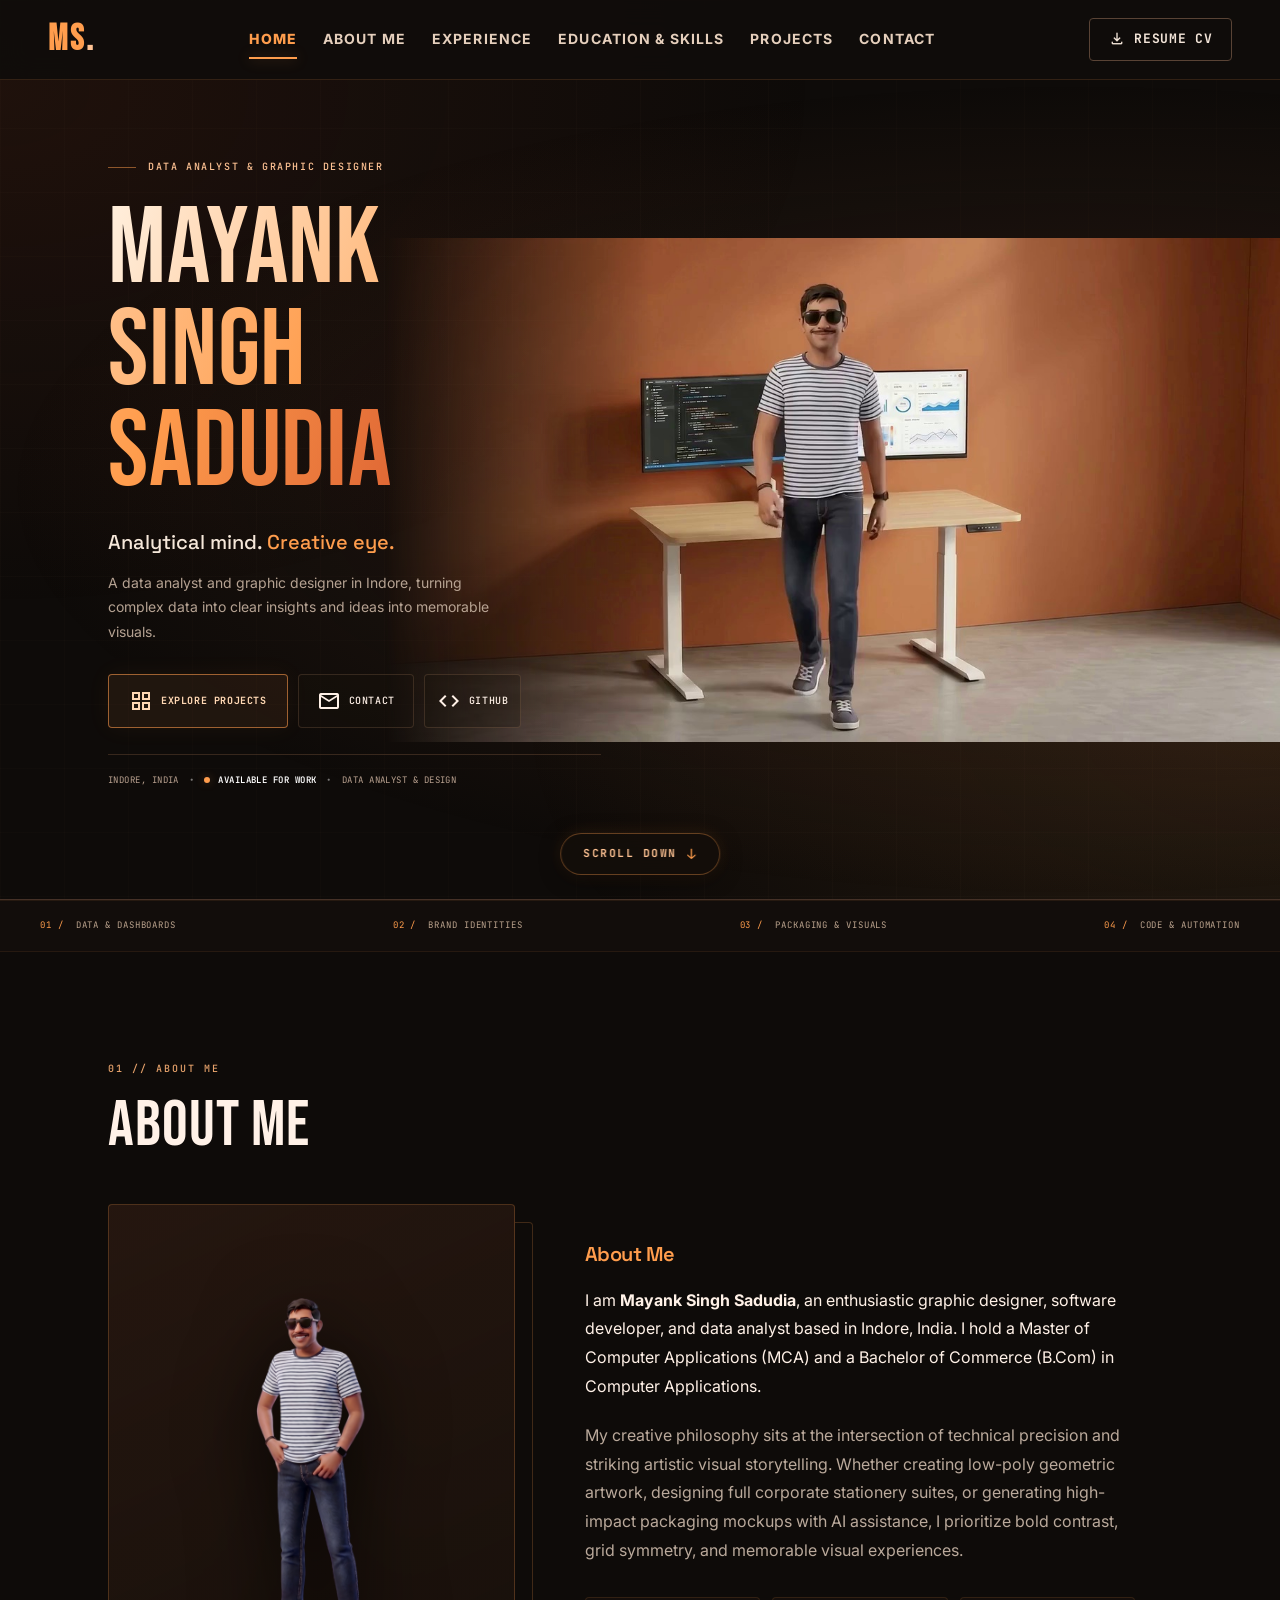
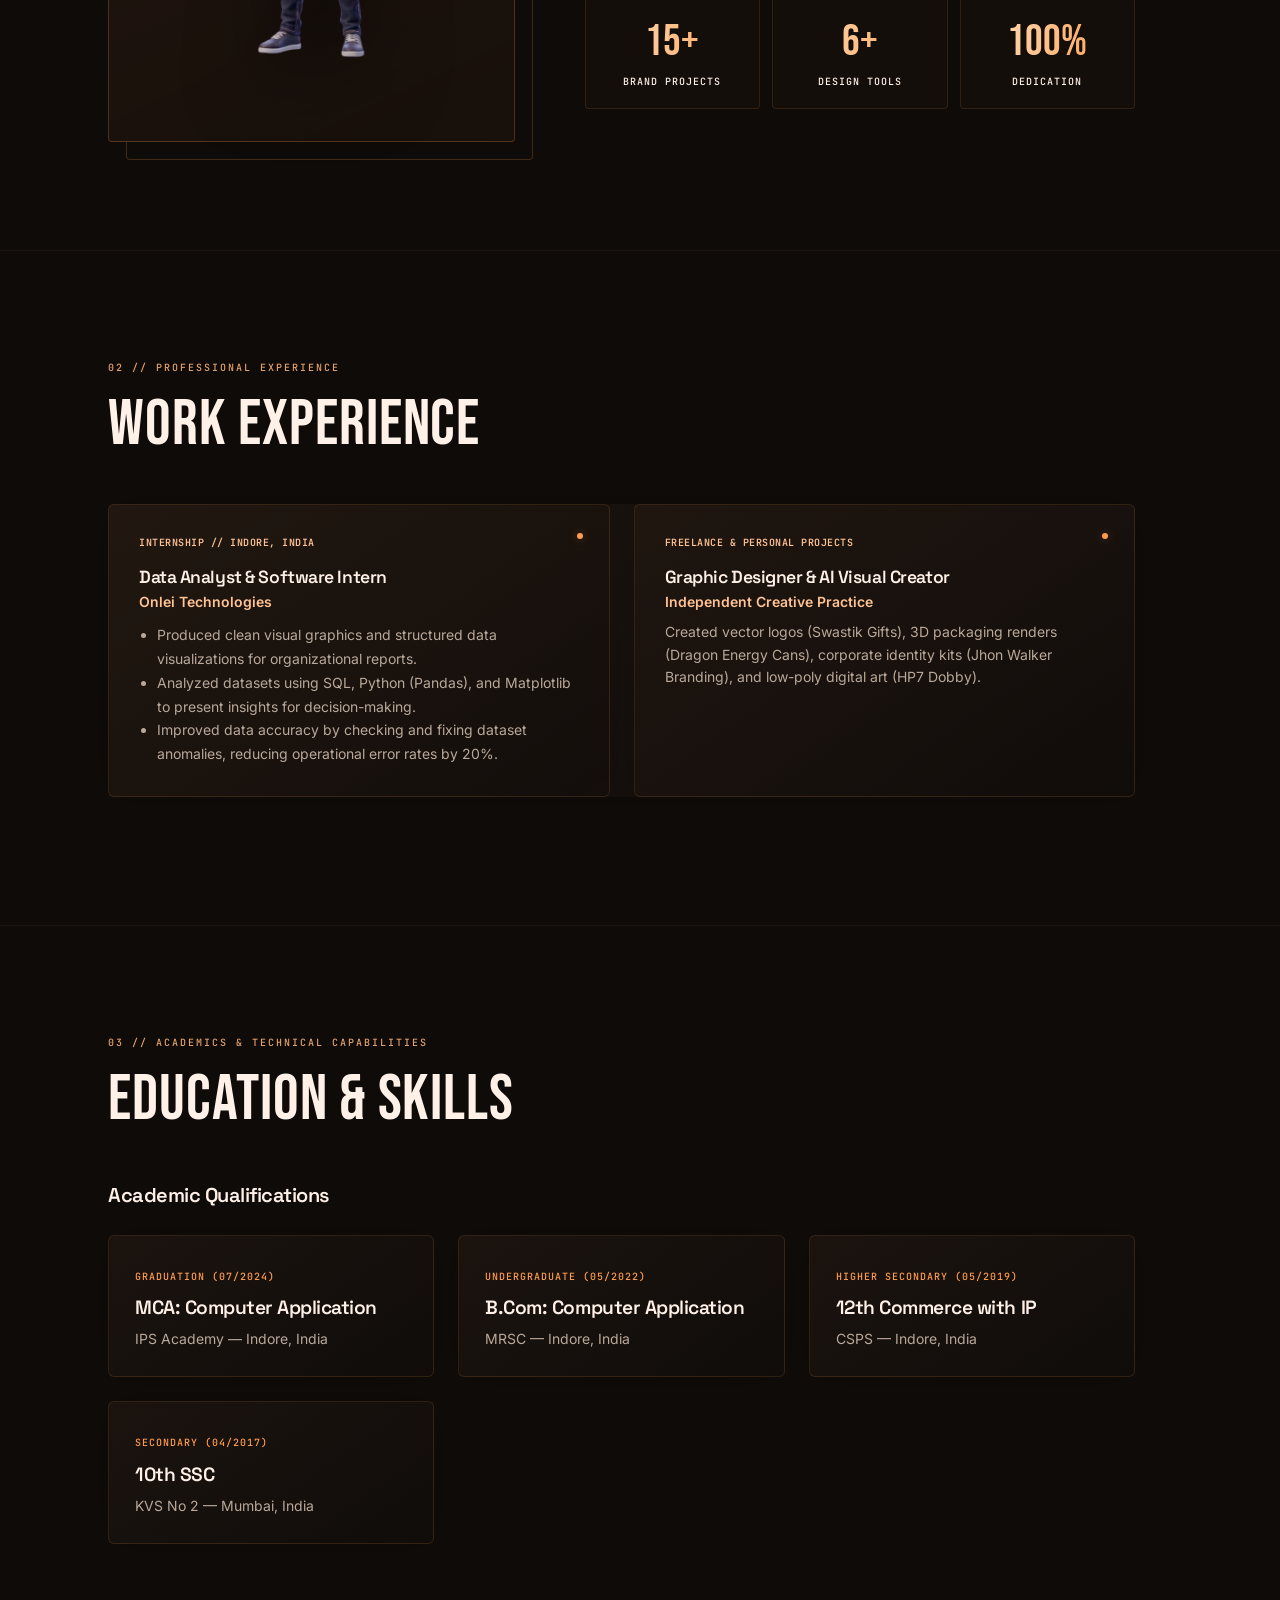
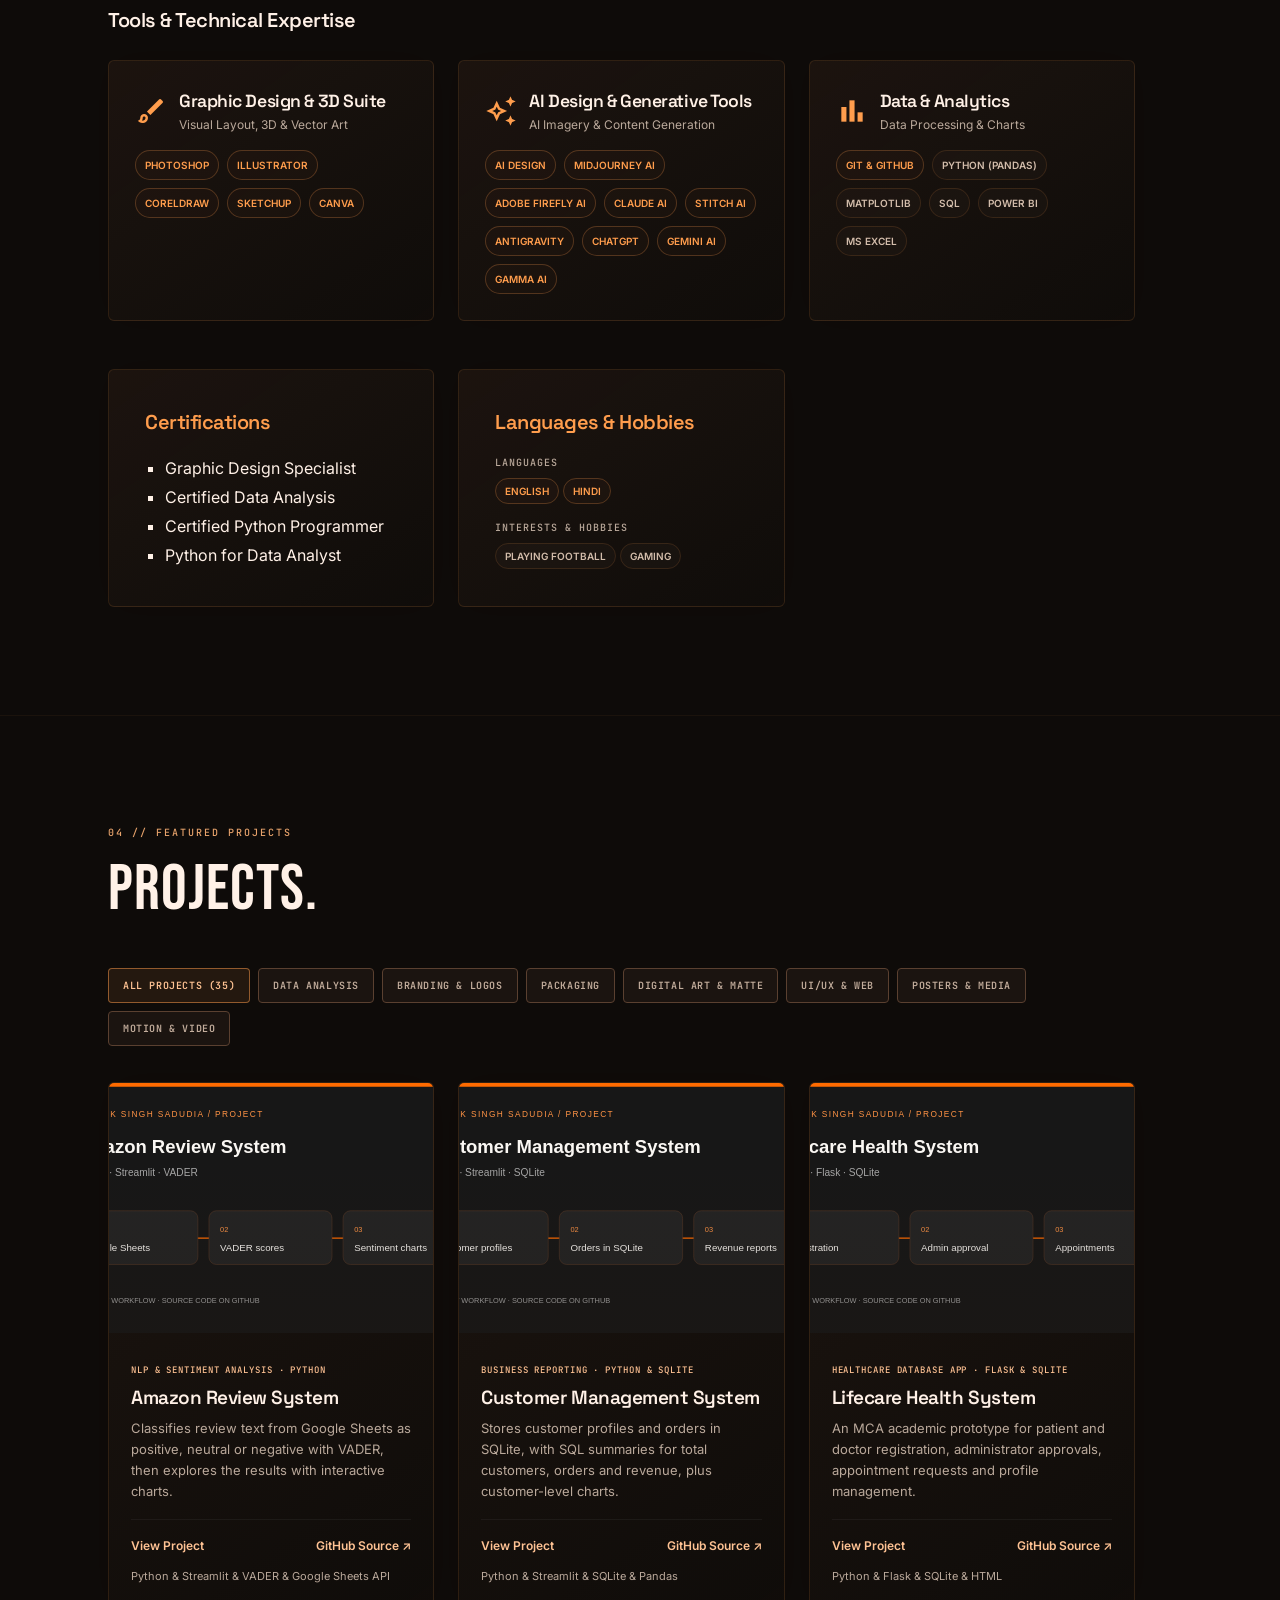
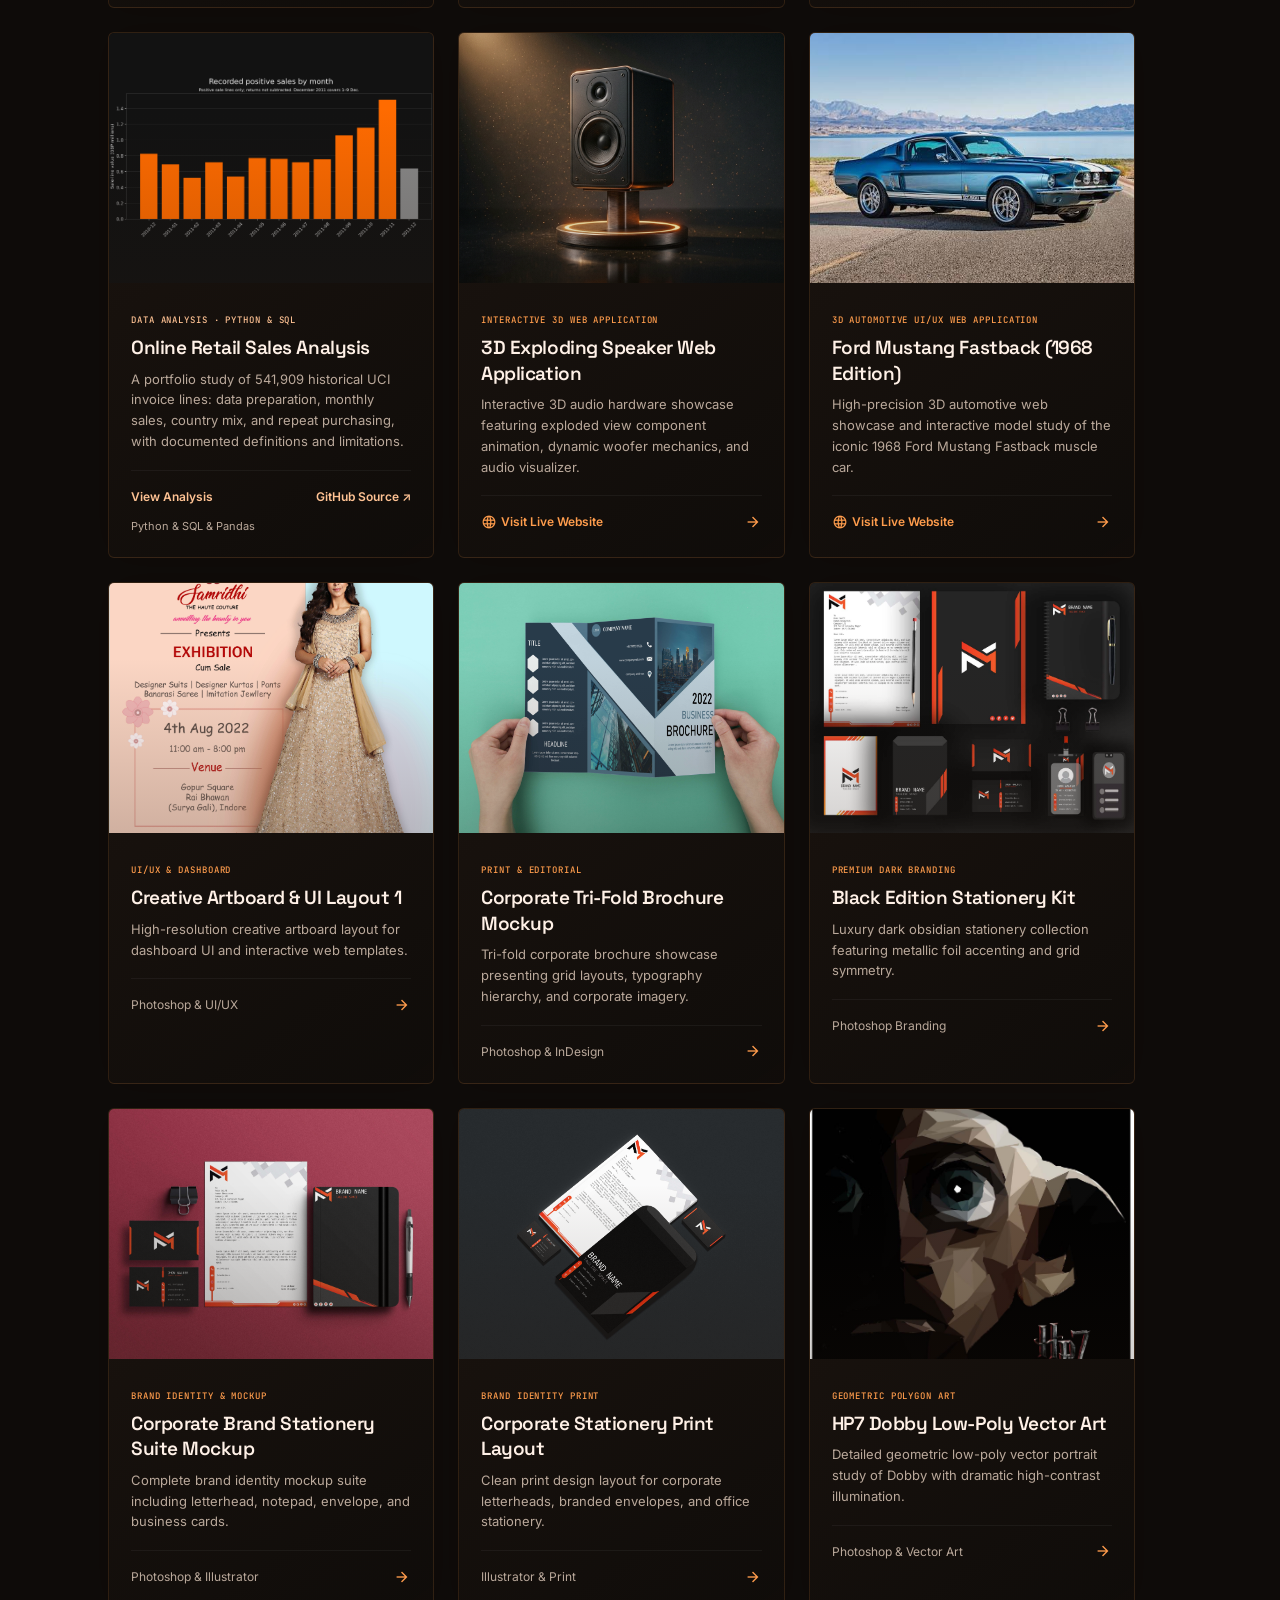
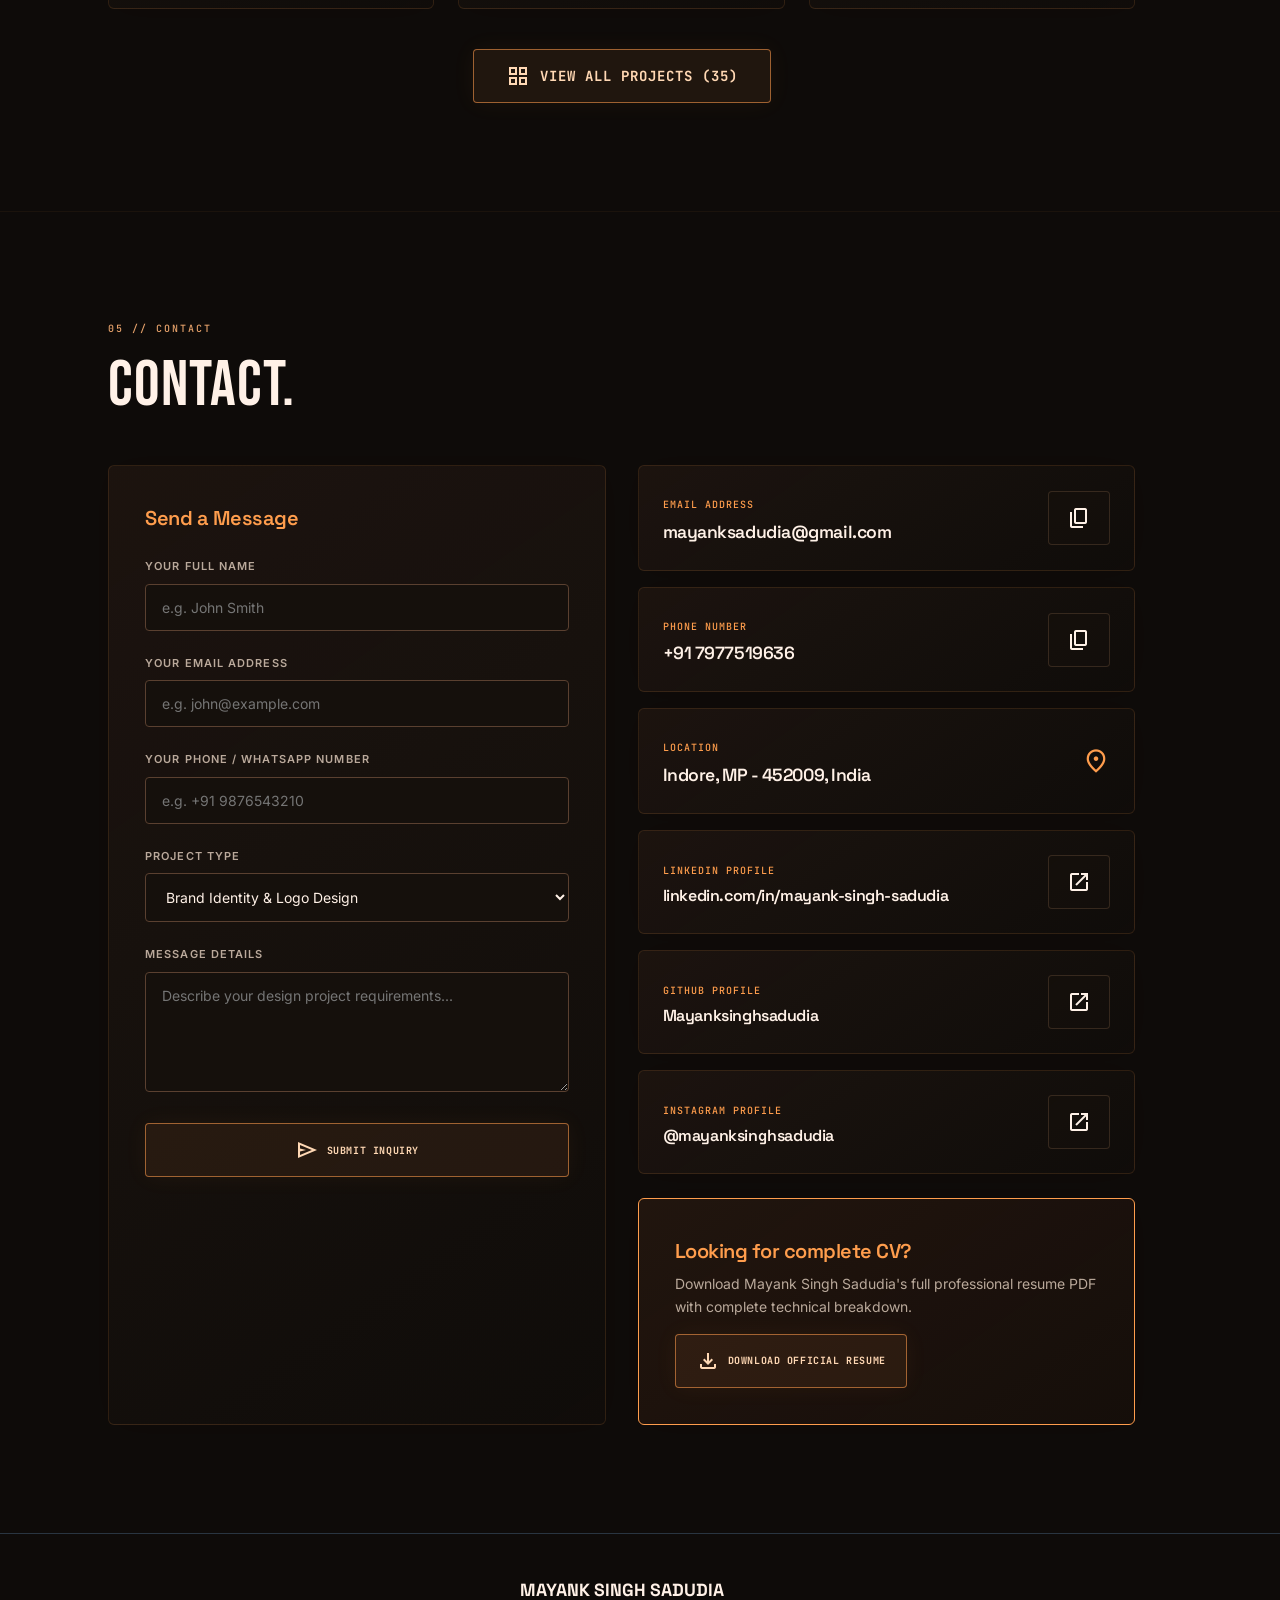
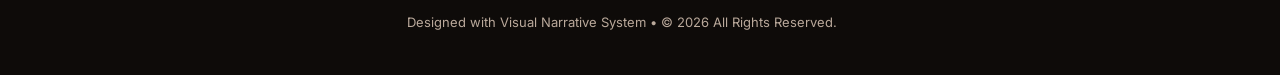
==== commit d74455c7: "feat(hero): change headline to MAYANK SINGH SADUDIA across two lines and increase font size" ====
--- a/index.html
+++ b/index.html
@@ -69,11 +69,10 @@
         <div class="hero-grid">
           
           <div class="hero-content">
-            <div class="hero-role-tag">DATA ANALYST &amp; GRAPHIC DESIGNER PORTFOLIO</div>
+            <div class="hero-role-tag">DATA ANALYST &amp; GRAPHIC DESIGNER</div>
             
             <h1 class="hero-name-headline">
-              <span class="reeves-name">MAYANK SINGH SADUDIA</span><br />
-              <span class="hero-portfolio-label">PORTFOLIO</span>
+              <span class="reeves-name">MAYANK<br />SINGH SADUDIA</span>
             </h1>
 
             <h2 class="hero-statement-headline">Analytical mind. <span>Creative eye.</span></h2>
--- a/portfolio-theme.css
+++ b/portfolio-theme.css
@@ -22,8 +22,8 @@
 #hero .hero-grid { min-height: 500px; }
 #hero .hero-content { width: 48%; max-width: 580px; }
 #hero .hero-role-tag { display: flex; align-items: center; gap: 12px; color: var(--neon-peach); font-size: 10px; letter-spacing: .16em; }
-#hero .hero-name-headline { font: 400 clamp(40px, 4.4vw, 62px)/1.02 var(--font-display) !important; letter-spacing: .01em; margin: 20px 0; }
-.hero-name-headline .reeves-name { display: inline-block; white-space: nowrap; }
+#hero .hero-role-tag::before { content: ''; width: 28px; height: 1px; background: #ff9d4d80; flex-shrink: 0; }
+#hero .hero-name-headline { font: 400 clamp(74px, 8.4vw, 120px)/.94 var(--font-display) !important; letter-spacing: .008em; margin: 24px 0; }
 .reeves-name, .reeves-gradient { background: linear-gradient(110deg, #fff0df 0%, #ffc18b 34%, #ff9d4d 65%, #df6634 100%); -webkit-background-clip: text; background-clip: text; color: transparent; }
 #hero .hero-statement-headline { font: 500 20px/1.5 'Space Grotesk', sans-serif; max-width: 460px; }
 #hero .hero-statement-headline span { color: var(--neon-amber); }
@@ -65,7 +65,7 @@
   #hero.hero-reel-theme { padding: 24px 0 66px; }
   #hero .hero-content { width: 100%; max-width: 700px; }
   #hero .hero-stage-container { width: 100%; }
-  #hero .hero-name-headline { font-size: clamp(34px, 5.5vw, 52px) !important; }
+  #hero .hero-name-headline { font-size: clamp(64px, 11vw, 100px) !important; line-height: .95; }
   #hero .hero-role-tag { margin-bottom: 0; }
   #hero .presenter-controls { right: 12px; bottom: 12px; }
   .hero-scene-label { right: 12px; }
@@ -78,8 +78,7 @@
   .app-header.reel-header { padding: 0 18px; }
   .reeves-availability { display: none; }
   .container, #hero .hero-container { padding: 0 18px; }
-  #hero .hero-name-headline { font-size: clamp(24px, 6.2vw, 36px) !important; }
-  .hero-portfolio-label { font-size: clamp(18px, 4.5vw, 24px) !important; }
+  #hero .hero-name-headline { font-size: clamp(48px, 13vw, 76px) !important; line-height: .96; }
   #hero .hero-statement-headline { font-size: 18px; }
   #hero .hero-role-tag { font-size: 8px; }
   #about .hero-avatar-container { padding: 12px; }
@@ -154,23 +153,3 @@
   }
   .reel-scroll-indicator .scroll-label { font-size: 10px !important; }
 }
-
-/* Hero Portfolio Label */
-.hero-portfolio-label {
-  display: block;
-  font-family: var(--font-display);
-  font-size: clamp(24px, 2.8vw, 38px) !important;
-  font-weight: 800;
-  letter-spacing: 0.12em;
-  background: linear-gradient(110deg, #ffc18b 0%, #ff9d4d 50%, #e06028 100%);
-  -webkit-background-clip: text;
-  background-clip: text;
-  color: transparent;
-  text-transform: uppercase;
-  margin-top: 6px;
-  line-height: 1;
-}
-
-
-
-
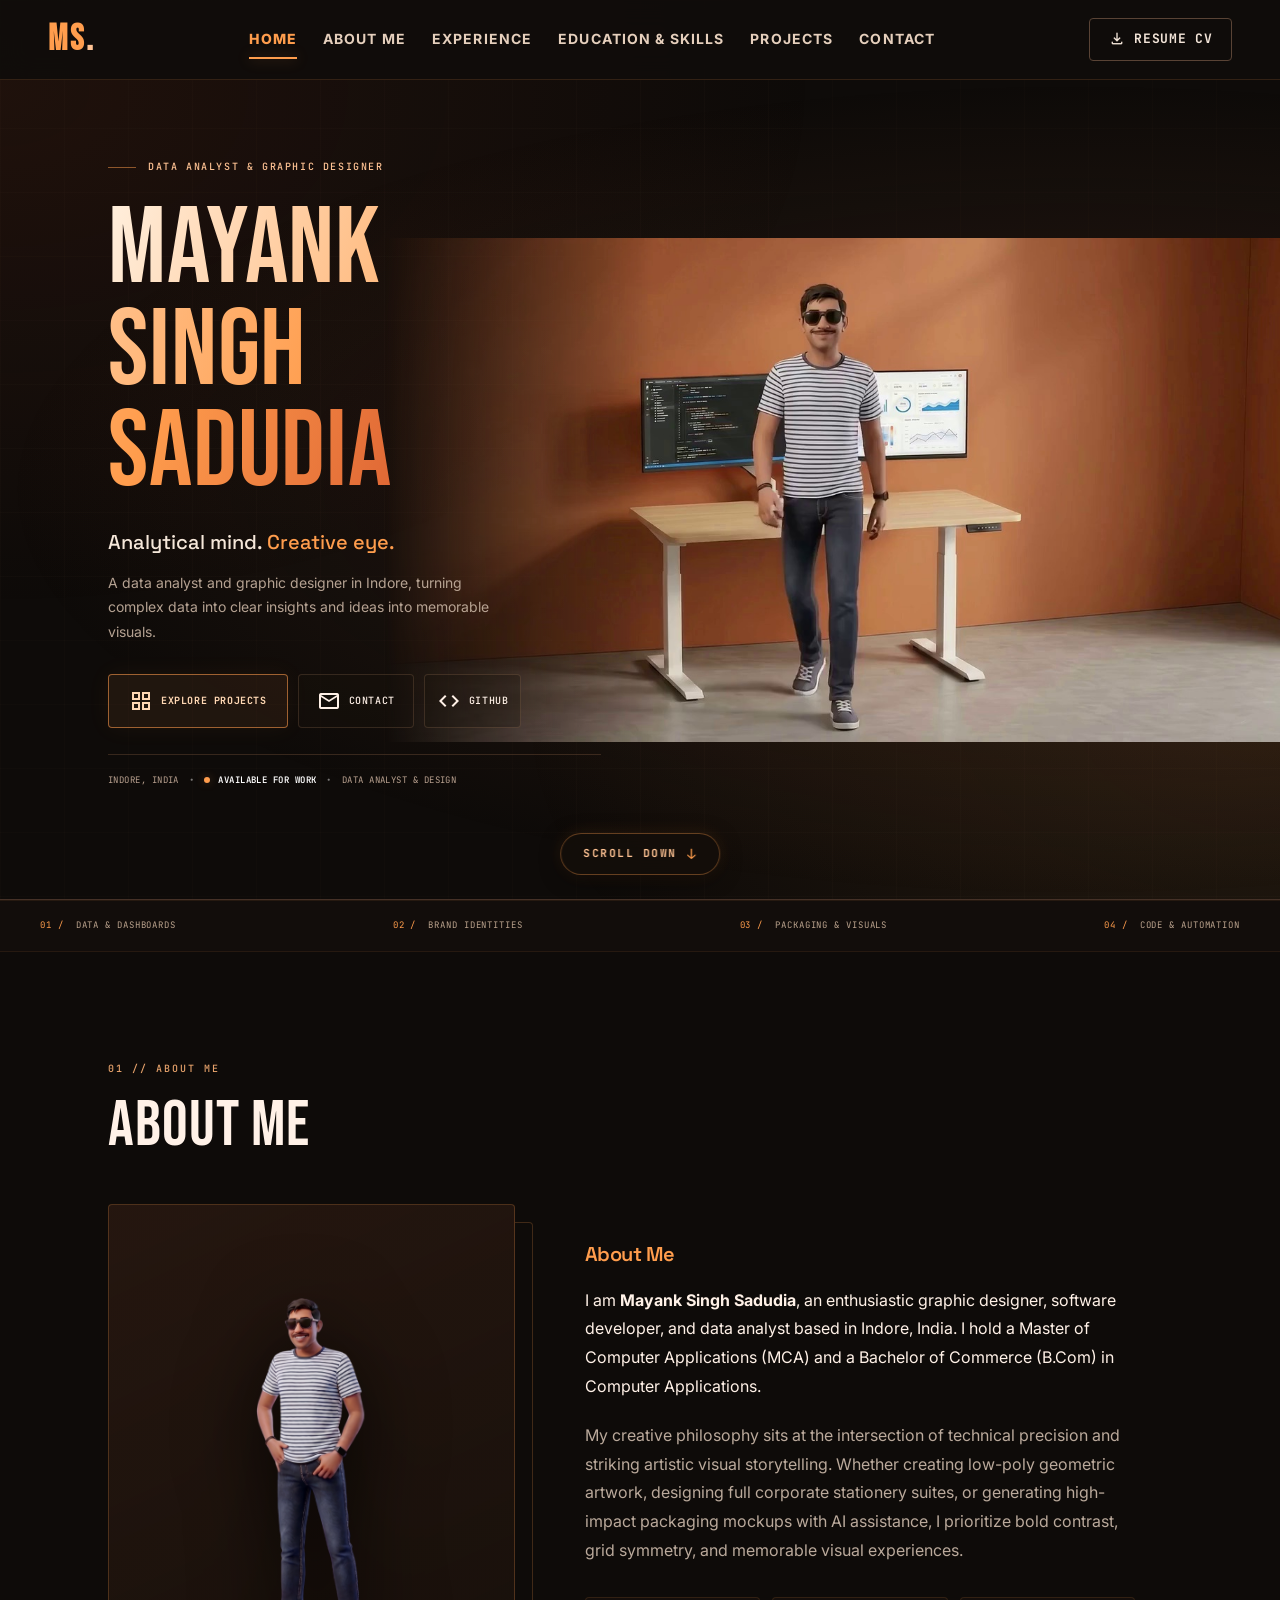
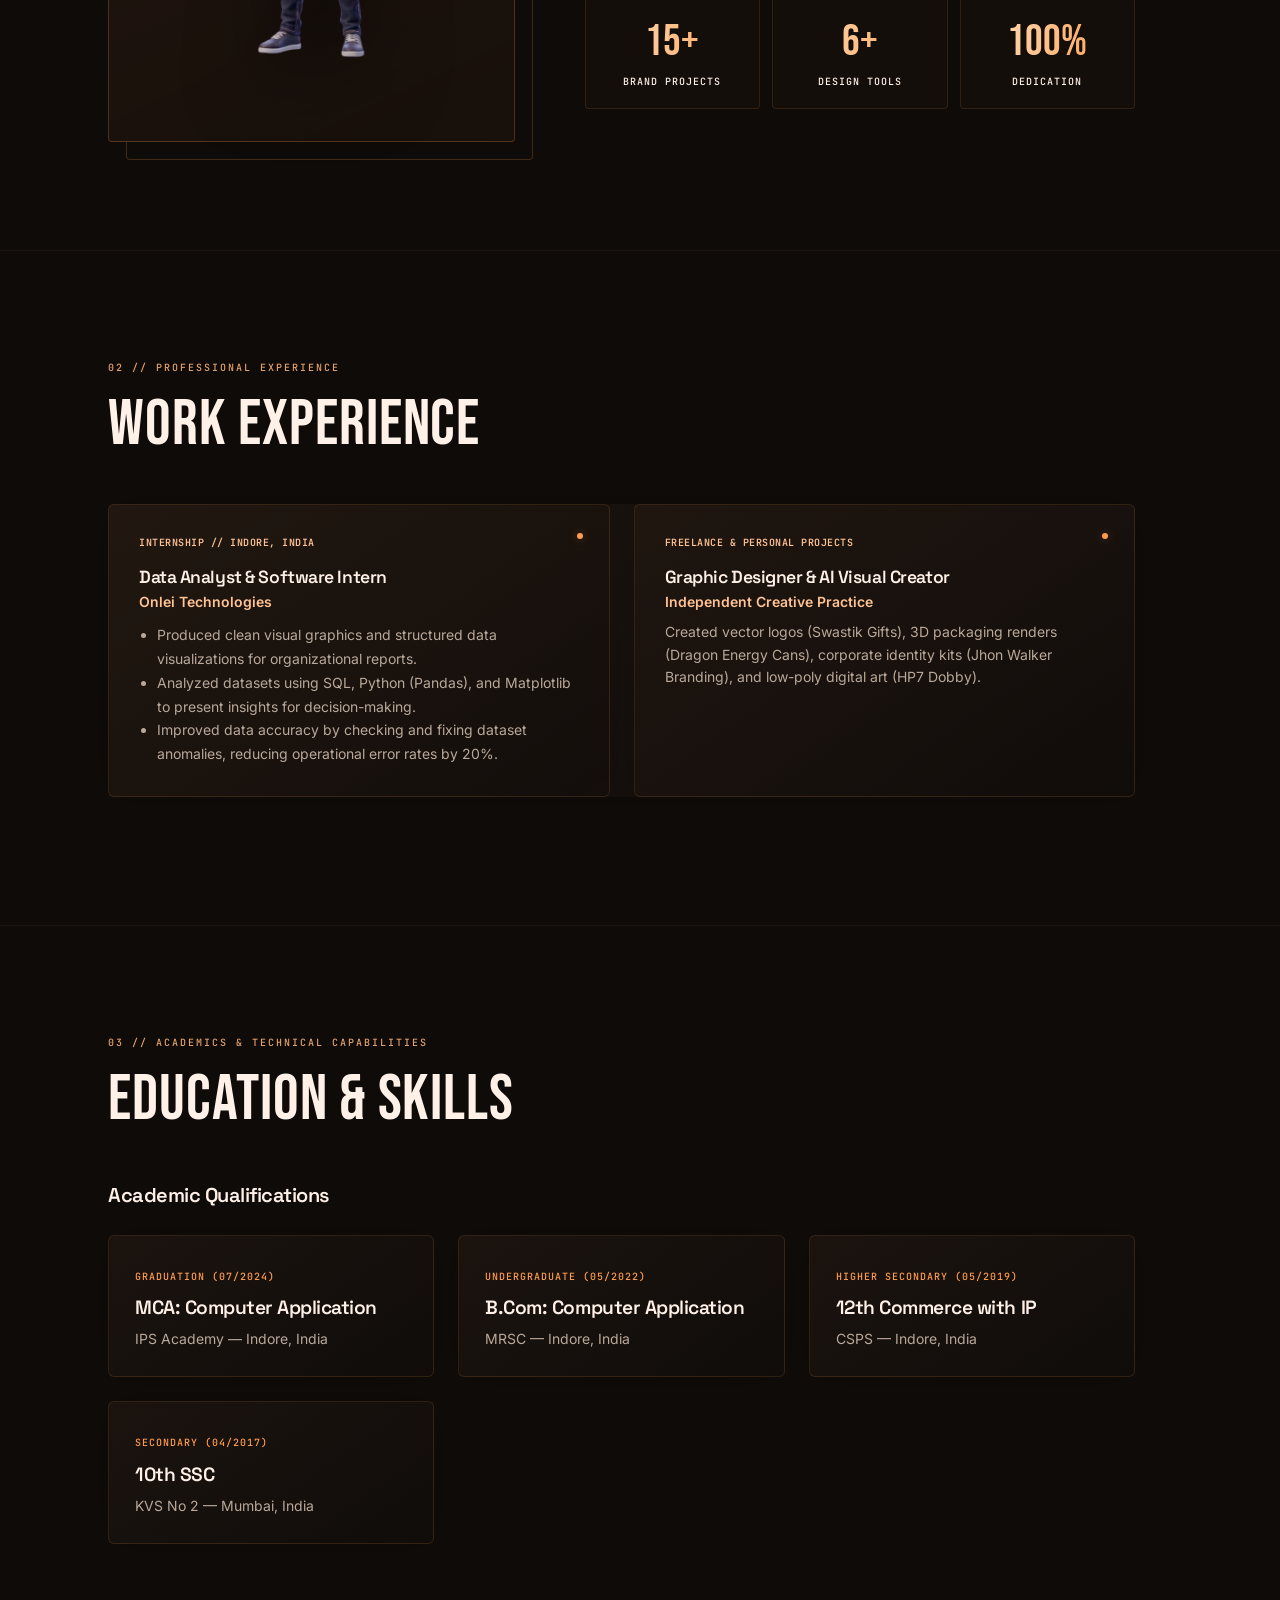
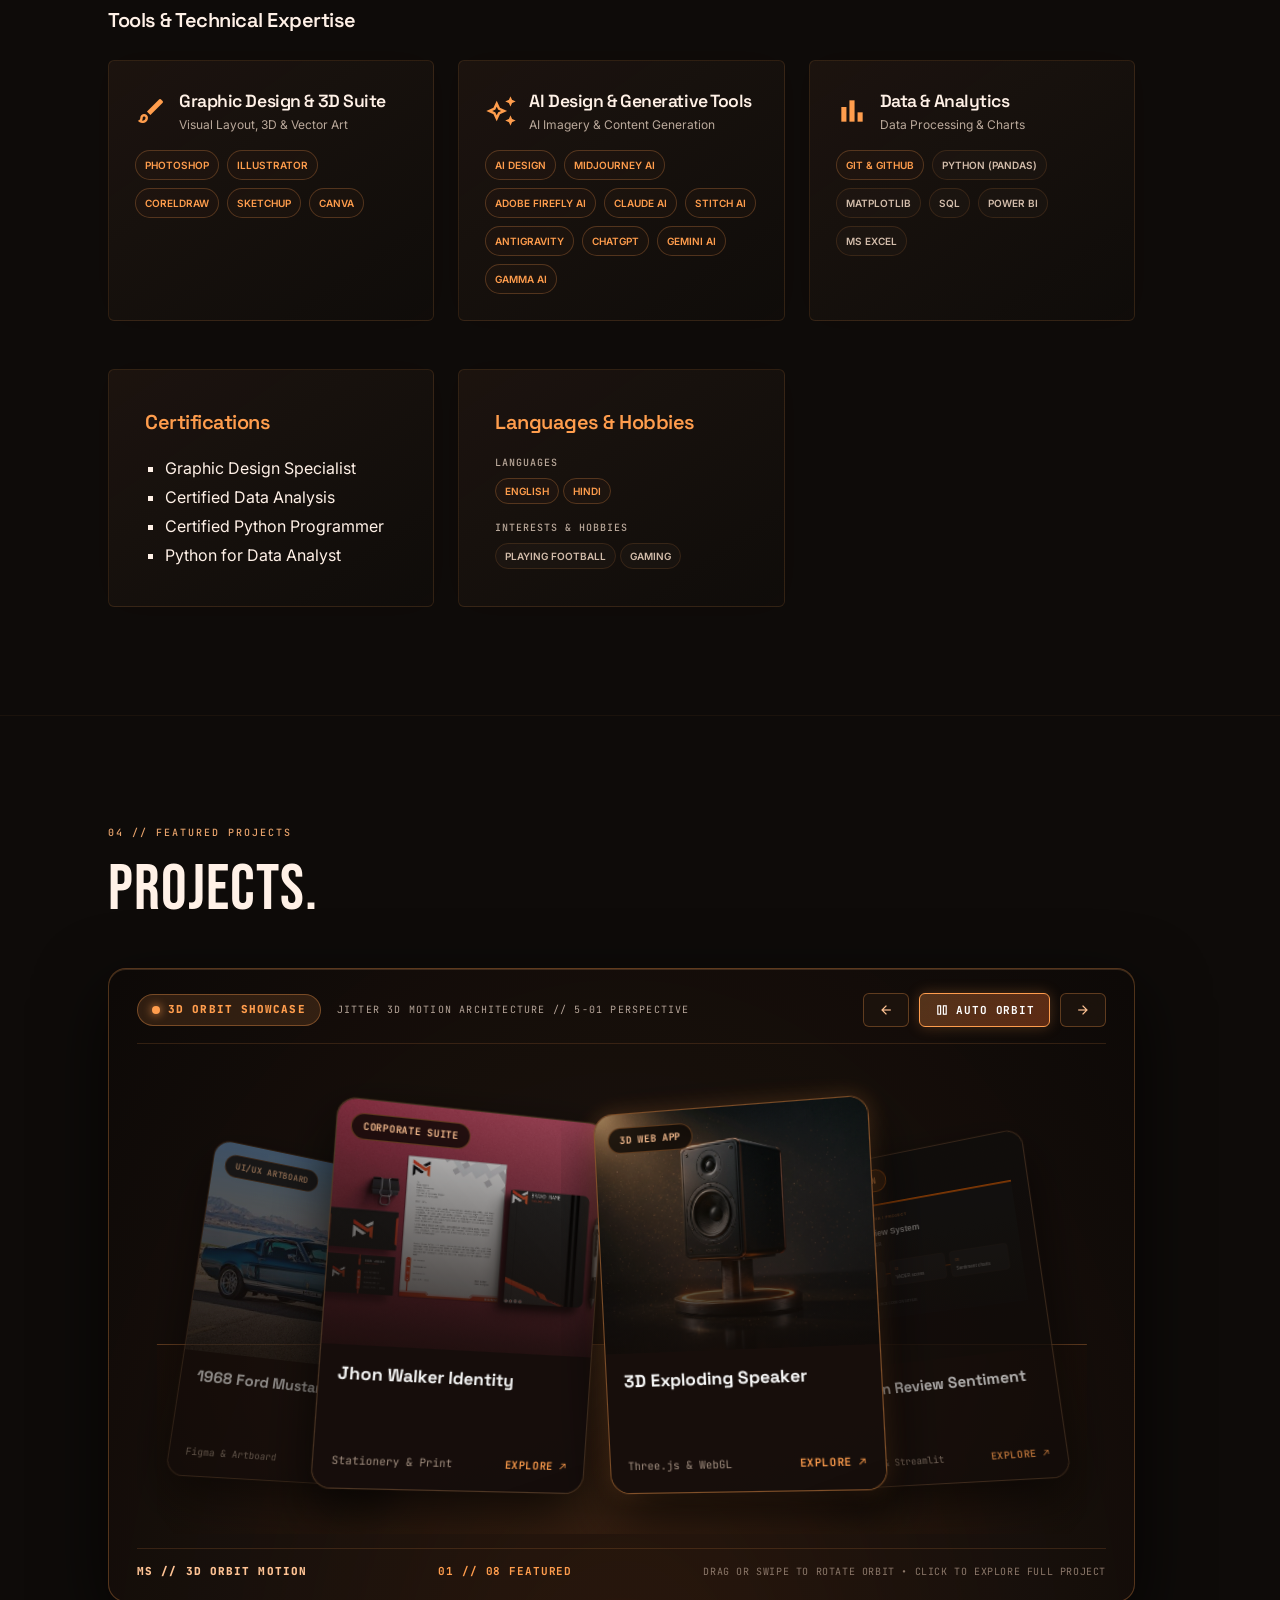
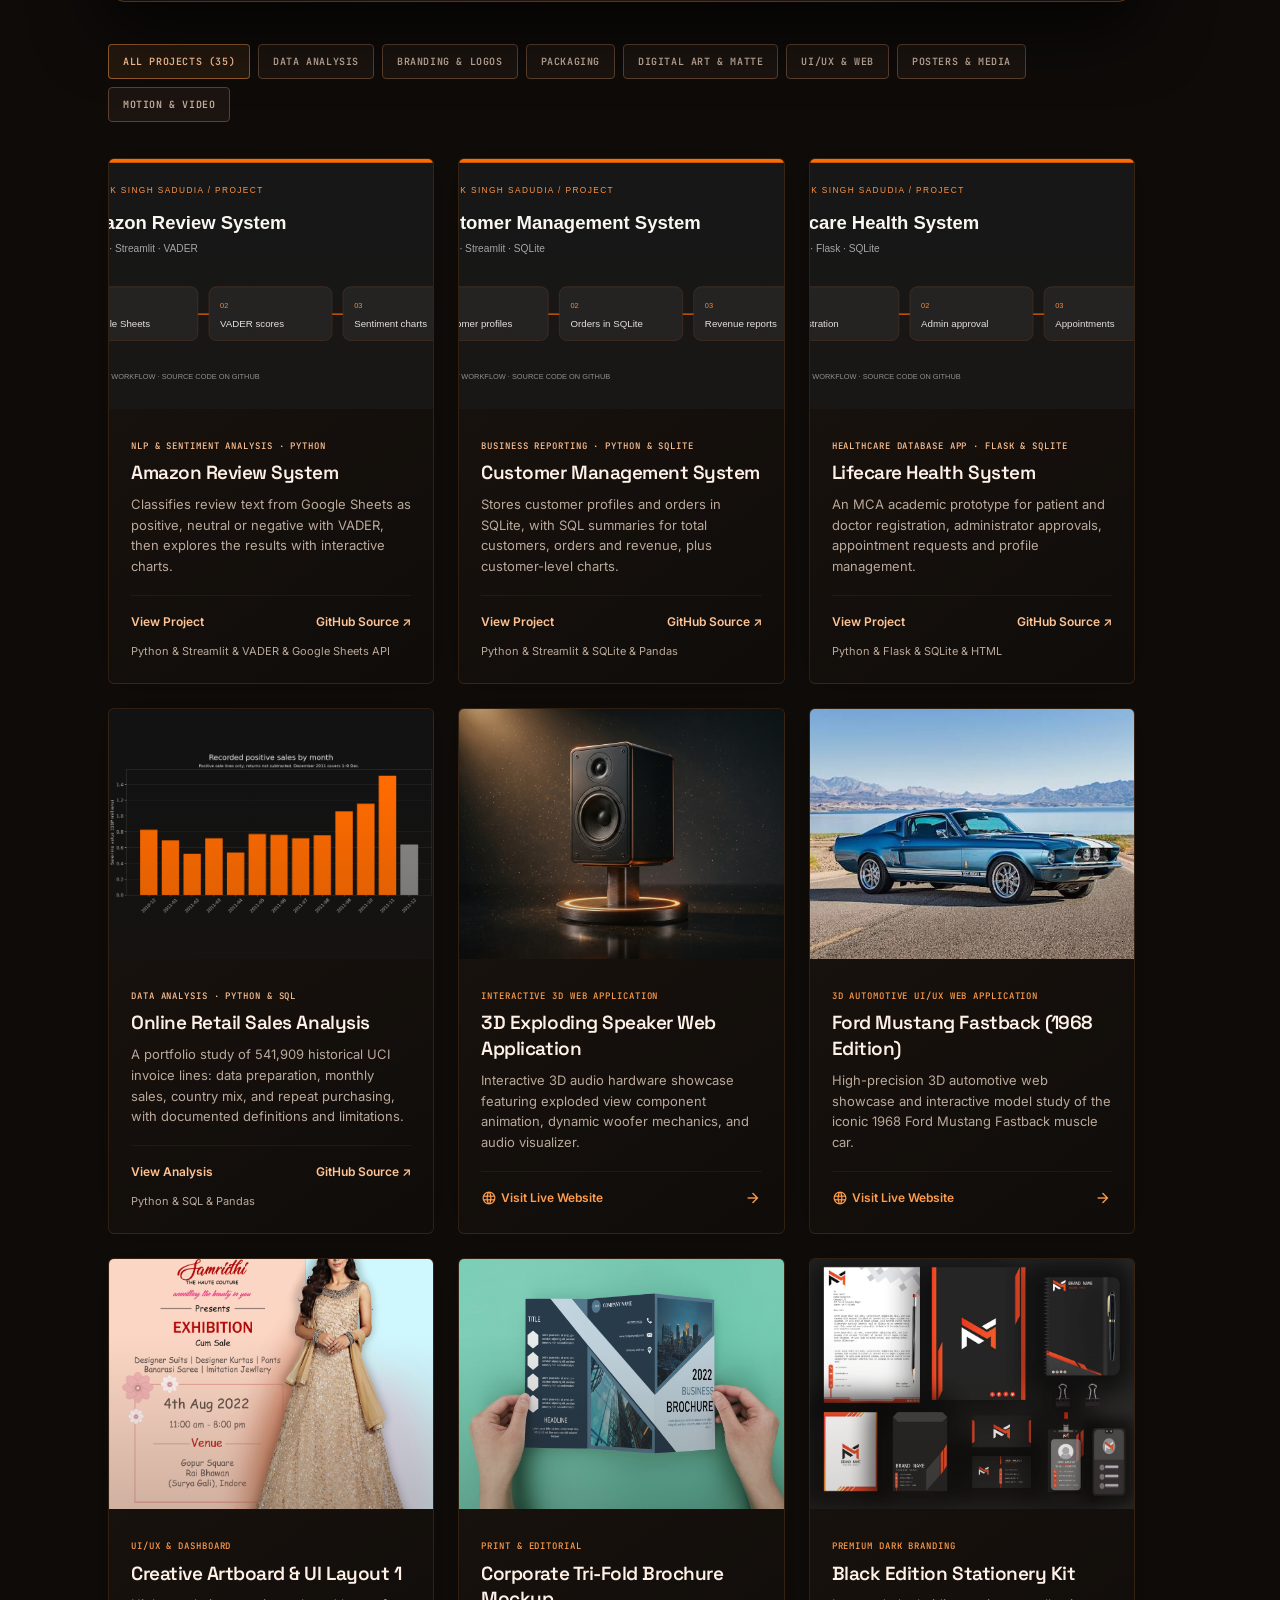
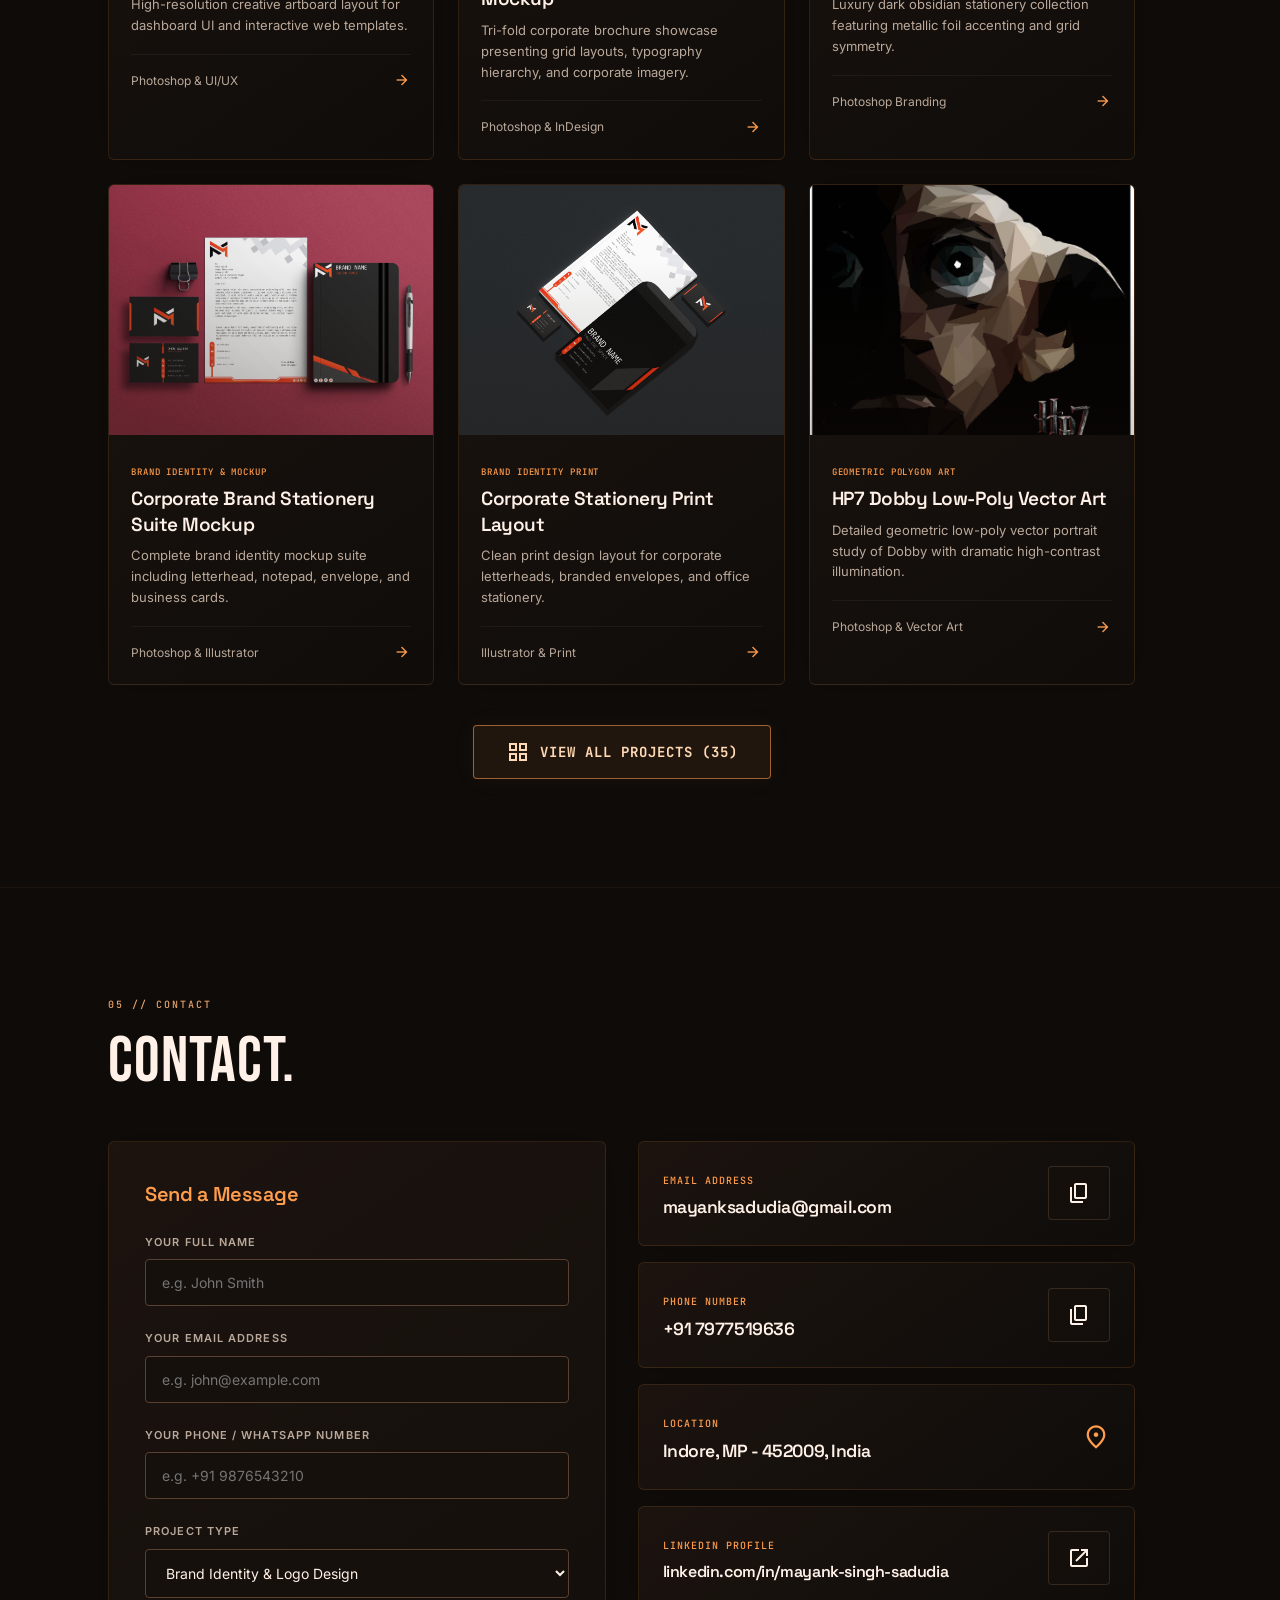
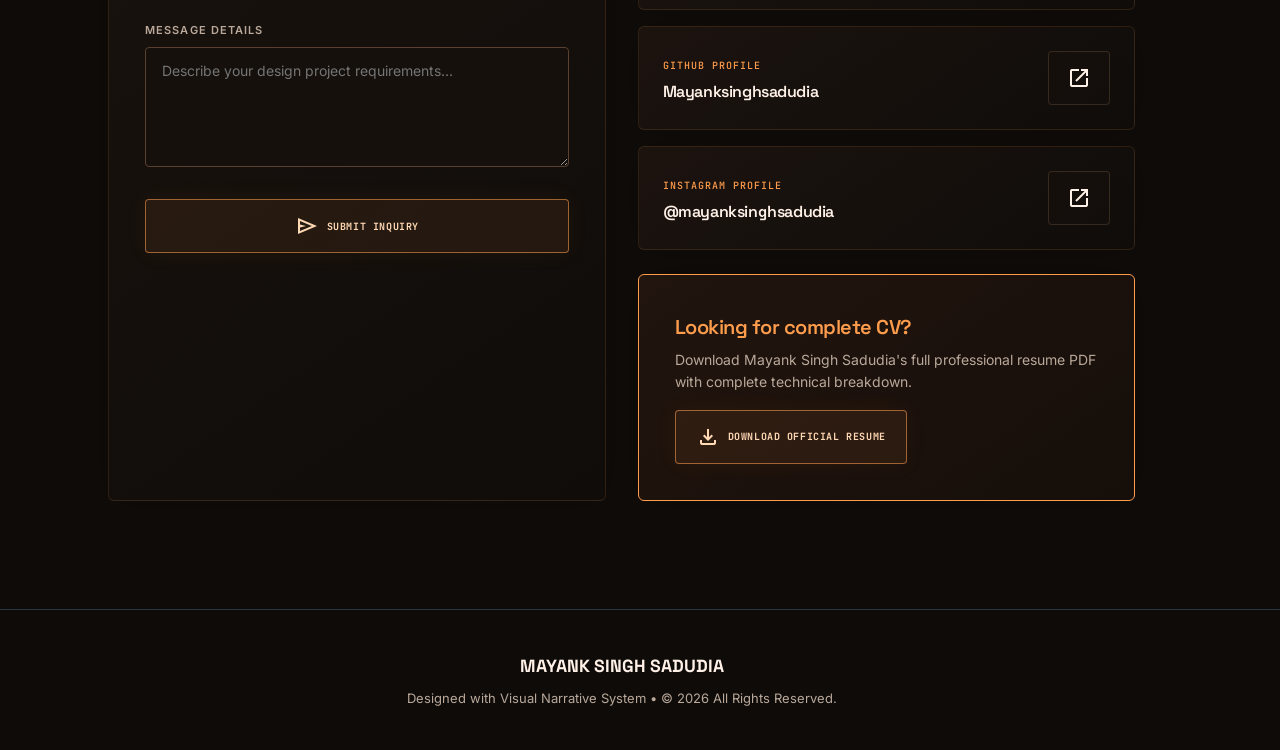
==== commit 68ec38a7: "feat(projects): add Jitter-inspired 3D curved Orbit Cards motion showcase to projects section" ====
--- a/index.html
+++ b/index.html
@@ -371,6 +371,171 @@
           <span class="section-num text-outlined">04</span>
         </div>
 
+        <!-- ================= 3D ORBIT: CARDS MOTION SHOWCASE (Jitter-Inspired) ================= -->
+        <div class="orbit-showcase-container" id="orbit-showcase-section">
+          <div class="orbit-showcase-header">
+            <div class="orbit-header-left">
+              <span class="orbit-badge"><span class="orbit-pulse-dot"></span> 3D ORBIT SHOWCASE</span>
+              <span class="orbit-spec-label">JITTER 3D MOTION ARCHITECTURE // 5-01 PERSPECTIVE</span>
+            </div>
+            <div class="orbit-controls-cluster">
+              <button class="orbit-control-btn" id="orbit-prev-btn" aria-label="Rotate orbit left">
+                <span class="material-symbols-outlined" style="font-size:16px;">arrow_back</span>
+              </button>
+              <button class="orbit-control-btn active" id="orbit-play-btn" aria-label="Toggle auto orbit">
+                <span class="material-symbols-outlined" id="orbit-play-icon" style="font-size:16px;">pause</span>
+                <span>AUTO ORBIT</span>
+              </button>
+              <button class="orbit-control-btn" id="orbit-next-btn" aria-label="Rotate orbit right">
+                <span class="material-symbols-outlined" style="font-size:16px;">arrow_forward</span>
+              </button>
+            </div>
+          </div>
+
+          <!-- 3D Perspective Stage Viewport -->
+          <div class="orbit-viewport" id="orbit-viewport">
+            <div class="orbit-horizon-track" aria-hidden="true"></div>
+            <div class="orbit-stage-ring" id="orbit-track">
+              
+              <!-- Orbit Card 1: REVA 3D Exploding Speaker -->
+              <div class="orbit-card" data-id="reva-3d-speaker" role="button" tabindex="0">
+                <div class="orbit-card-media">
+                  <span class="orbit-card-badge">3D WEB APP</span>
+                  <img src="assets/user_projects/reva_speaker.jpg" alt="REVA 3D Exploding Speaker" loading="lazy" />
+                  <div class="orbit-card-overlay"></div>
+                </div>
+                <div class="orbit-card-body">
+                  <h3 class="orbit-card-title">3D Exploding Speaker</h3>
+                  <div class="orbit-card-meta">
+                    <span class="orbit-card-tools">Three.js &amp; WebGL</span>
+                    <span class="orbit-card-btn">EXPLORE ↗</span>
+                  </div>
+                </div>
+              </div>
+
+              <!-- Orbit Card 2: Amazon Review Sentiment Analysis -->
+              <div class="orbit-card" data-id="amazon-sentiment-analysis" role="button" tabindex="0">
+                <div class="orbit-card-media">
+                  <span class="orbit-card-badge" style="background:#ff771128; border-color:#ff771180; color:#ff9d4d;">NLP &amp; PYTHON</span>
+                  <img src="assets/user_projects/amazon-project.svg" alt="Amazon Review Sentiment System" style="background:#13110e; object-fit:contain; padding:16px;" loading="lazy" />
+                  <div class="orbit-card-overlay"></div>
+                </div>
+                <div class="orbit-card-body">
+                  <h3 class="orbit-card-title">Amazon Review Sentiment</h3>
+                  <div class="orbit-card-meta">
+                    <span class="orbit-card-tools">Python &amp; Streamlit</span>
+                    <span class="orbit-card-btn">EXPLORE ↗</span>
+                  </div>
+                </div>
+              </div>
+
+              <!-- Orbit Card 3: Dragon Energy Drink Packaging -->
+              <div class="orbit-card" data-id="dragon-energy" role="button" tabindex="0">
+                <div class="orbit-card-media">
+                  <span class="orbit-card-badge">PACKAGING 3D</span>
+                  <img src="assets/dragon_energy.jpg" alt="Dragon Energy Beverage Packaging" loading="lazy" />
+                  <div class="orbit-card-overlay"></div>
+                </div>
+                <div class="orbit-card-body">
+                  <h3 class="orbit-card-title">Dragon Energy Packaging</h3>
+                  <div class="orbit-card-meta">
+                    <span class="orbit-card-tools">Photoshop &amp; 3D Render</span>
+                    <span class="orbit-card-btn">EXPLORE ↗</span>
+                  </div>
+                </div>
+              </div>
+
+              <!-- Orbit Card 4: HP7 Dobby Polygon Art -->
+              <div class="orbit-card" data-id="dobby" role="button" tabindex="0">
+                <div class="orbit-card-media">
+                  <span class="orbit-card-badge">DIGITAL ART</span>
+                  <img src="assets/dobby_lowpoly.jpg" alt="HP7 Dobby Geometric Polygon Art" loading="lazy" />
+                  <div class="orbit-card-overlay"></div>
+                </div>
+                <div class="orbit-card-body">
+                  <h3 class="orbit-card-title">HP7 Dobby Polygon Art</h3>
+                  <div class="orbit-card-meta">
+                    <span class="orbit-card-tools">Polygon Mesh</span>
+                    <span class="orbit-card-btn">EXPLORE ↗</span>
+                  </div>
+                </div>
+              </div>
+
+              <!-- Orbit Card 5: Samridhi Haute Couture Poster -->
+              <div class="orbit-card" data-id="samridhi" role="button" tabindex="0">
+                <div class="orbit-card-media">
+                  <span class="orbit-card-badge">POSTER DESIGN</span>
+                  <img src="assets/samridhi_couture.jpg" alt="Samridhi Haute Couture Poster" loading="lazy" />
+                  <div class="orbit-card-overlay"></div>
+                </div>
+                <div class="orbit-card-body">
+                  <h3 class="orbit-card-title">Samridhi Haute Couture</h3>
+                  <div class="orbit-card-meta">
+                    <span class="orbit-card-tools">Luxury Typography</span>
+                    <span class="orbit-card-btn">EXPLORE ↗</span>
+                  </div>
+                </div>
+              </div>
+
+              <!-- Orbit Card 6: Swastik Gifts Visual Identity -->
+              <div class="orbit-card" data-id="swastik" role="button" tabindex="0">
+                <div class="orbit-card-media">
+                  <span class="orbit-card-badge">BRAND IDENTITY</span>
+                  <img src="assets/swastik_gifts.jpg" alt="Swastik Gifts Visual Identity" loading="lazy" />
+                  <div class="orbit-card-overlay"></div>
+                </div>
+                <div class="orbit-card-body">
+                  <h3 class="orbit-card-title">Swastik Gifts Brand</h3>
+                  <div class="orbit-card-meta">
+                    <span class="orbit-card-tools">Illustrator &amp; Identity</span>
+                    <span class="orbit-card-btn">EXPLORE ↗</span>
+                  </div>
+                </div>
+              </div>
+
+              <!-- Orbit Card 7: 1968 Ford Mustang Interactive Artboard -->
+              <div class="orbit-card" data-id="ford-mustang-1968" role="button" tabindex="0">
+                <div class="orbit-card-media">
+                  <span class="orbit-card-badge">UI/UX ARTBOARD</span>
+                  <img src="assets/user_projects/ford_mustang_1968.jpg" alt="1968 Ford Mustang Artboard" loading="lazy" />
+                  <div class="orbit-card-overlay"></div>
+                </div>
+                <div class="orbit-card-body">
+                  <h3 class="orbit-card-title">1968 Ford Mustang UI</h3>
+                  <div class="orbit-card-meta">
+                    <span class="orbit-card-tools">Figma &amp; Artboard</span>
+                    <span class="orbit-card-btn">EXPLORE ↗</span>
+                  </div>
+                </div>
+              </div>
+
+              <!-- Orbit Card 8: Jhon Walker Corporate Identity -->
+              <div class="orbit-card" data-id="corporate" role="button" tabindex="0">
+                <div class="orbit-card-media">
+                  <span class="orbit-card-badge">CORPORATE SUITE</span>
+                  <img src="assets/corporate_identity.jpg" alt="Jhon Walker Corporate Identity" loading="lazy" />
+                  <div class="orbit-card-overlay"></div>
+                </div>
+                <div class="orbit-card-body">
+                  <h3 class="orbit-card-title">Jhon Walker Identity</h3>
+                  <div class="orbit-card-meta">
+                    <span class="orbit-card-tools">Stationery &amp; Print</span>
+                    <span class="orbit-card-btn">EXPLORE ↗</span>
+                  </div>
+                </div>
+              </div>
+
+            </div> <!-- close #orbit-track -->
+          </div> <!-- close #orbit-viewport -->
+
+          <!-- Orbit Footer HUD -->
+          <div class="orbit-footer-hud">
+            <span class="orbit-hud-brand">MS // 3D ORBIT MOTION</span>
+            <span class="orbit-hud-counter" id="orbit-counter">01 // 08 FEATURED</span>
+            <span class="orbit-hud-hint">DRAG OR SWIPE TO ROTATE ORBIT • CLICK TO EXPLORE FULL PROJECT</span>
+          </div>
+        </div>
+
         <!-- Category Filters -->
         <div class="filter-bar">
           <button class="filter-btn active" data-filter="all">ALL PROJECTS (35)</button>
--- a/portfolio-theme.css
+++ b/portfolio-theme.css
@@ -153,3 +153,325 @@
   }
   .reel-scroll-indicator .scroll-label { font-size: 10px !important; }
 }
+
+/* ==========================================================================
+   3D ORBIT: CARDS MOTION SHOWCASE (Jitter-Inspired 3D Motion Architecture)
+   ========================================================================== */
+.orbit-showcase-container {
+  position: relative;
+  width: 100%;
+  margin: 12px 0 42px;
+  background: radial-gradient(ellipse at 50% 120%, rgba(255, 120, 40, 0.12) 0%, rgba(26, 17, 12, 0.88) 55%, rgba(13, 9, 7, 0.98) 100%);
+  border: 1px solid rgba(255, 157, 77, 0.28);
+  border-radius: 18px !important;
+  box-shadow: 0 24px 70px rgba(0, 0, 0, 0.7), inset 0 1px 0 rgba(255, 180, 120, 0.18);
+  overflow: hidden;
+  padding: 24px 28px 20px;
+}
+
+.orbit-showcase-header {
+  display: flex;
+  align-items: center;
+  justify-content: space-between;
+  padding-bottom: 16px;
+  border-bottom: 1px solid rgba(255, 157, 77, 0.15);
+  flex-wrap: wrap;
+  gap: 16px;
+}
+
+.orbit-header-left {
+  display: flex;
+  align-items: center;
+  gap: 16px;
+  flex-wrap: wrap;
+}
+
+.orbit-badge {
+  display: inline-flex;
+  align-items: center;
+  gap: 8px;
+  font-family: 'JetBrains Mono', monospace;
+  font-size: 11px;
+  font-weight: 800;
+  letter-spacing: 0.1em;
+  color: var(--neon-amber);
+  background: rgba(255, 157, 77, 0.14);
+  border: 1px solid rgba(255, 157, 77, 0.35);
+  padding: 6px 14px;
+  border-radius: 20px !important;
+  text-transform: uppercase;
+}
+
+.orbit-pulse-dot {
+  width: 8px;
+  height: 8px;
+  background: var(--neon-amber);
+  border-radius: 50% !important;
+  box-shadow: 0 0 10px var(--neon-amber);
+  animation: orbitPulse 2s infinite ease-in-out;
+}
+
+@keyframes orbitPulse {
+  0%, 100% { transform: scale(1); opacity: 1; }
+  50% { transform: scale(1.4); opacity: 0.5; }
+}
+
+.orbit-spec-label {
+  font-family: 'JetBrains Mono', monospace;
+  font-size: 10px;
+  letter-spacing: 0.12em;
+  color: #b5a498;
+  text-transform: uppercase;
+}
+
+.orbit-controls-cluster {
+  display: flex;
+  align-items: center;
+  gap: 10px;
+}
+
+.orbit-control-btn {
+  background: rgba(30, 20, 14, 0.85);
+  border: 1px solid rgba(255, 157, 77, 0.3);
+  color: #ffc394;
+  padding: 8px 14px;
+  border-radius: 6px !important;
+  font-family: 'JetBrains Mono', monospace;
+  font-size: 11px;
+  font-weight: 700;
+  letter-spacing: 0.08em;
+  display: inline-flex;
+  align-items: center;
+  gap: 6px;
+  cursor: pointer;
+  transition: all 0.25s ease;
+  backdrop-filter: blur(8px);
+}
+
+.orbit-control-btn:hover {
+  background: var(--neon-amber);
+  color: #120a06;
+  border-color: var(--neon-amber);
+  box-shadow: 0 0 16px rgba(255, 157, 77, 0.4);
+  transform: translateY(-1px);
+}
+
+.orbit-control-btn.active {
+  background: linear-gradient(135deg, rgba(255, 157, 77, 0.28), rgba(224, 96, 40, 0.38));
+  border-color: var(--neon-amber);
+  color: #fff;
+  box-shadow: 0 0 14px rgba(255, 157, 77, 0.25);
+}
+
+/* 3D Stage Viewport */
+.orbit-viewport {
+  position: relative;
+  width: 100%;
+  height: 480px;
+  perspective: 1250px;
+  perspective-origin: 50% 46%;
+  overflow: hidden;
+  user-select: none;
+  touch-action: pan-y;
+  cursor: grab;
+  margin: 10px 0 14px;
+}
+
+.orbit-viewport:active {
+  cursor: grabbing;
+}
+
+.orbit-horizon-track {
+  position: absolute;
+  bottom: -150px;
+  left: 50%;
+  transform: translateX(-50%);
+  width: 1100px;
+  max-width: 96%;
+  height: 340px;
+  border-radius: 50% / 100% 100% 0 0;
+  background: radial-gradient(ellipse at 50% 0%, rgba(255, 157, 77, 0.16) 0%, rgba(255, 107, 0, 0.03) 60%, transparent 80%);
+  border-top: 1px solid rgba(255, 157, 77, 0.32);
+  pointer-events: none;
+}
+
+.orbit-stage-ring {
+  position: relative;
+  width: 100%;
+  height: 100%;
+  transform-style: preserve-3d;
+  display: flex;
+  align-items: center;
+  justify-content: center;
+}
+
+/* Individual 3D Orbit Card */
+.orbit-card {
+  position: absolute;
+  width: 250px;
+  height: 350px;
+  border-radius: 18px !important;
+  background: linear-gradient(160deg, rgba(35, 23, 16, 0.95) 0%, rgba(18, 12, 9, 0.98) 100%);
+  border: 1px solid rgba(255, 180, 120, 0.22);
+  box-shadow: 0 20px 50px rgba(0, 0, 0, 0.75), 0 0 1px rgba(255, 157, 77, 0.4);
+  overflow: hidden;
+  display: flex;
+  flex-direction: column;
+  cursor: pointer;
+  transform-origin: center center;
+  transition: box-shadow 0.3s ease, border-color 0.3s ease;
+  will-change: transform, opacity;
+  backface-visibility: hidden;
+}
+
+.orbit-card:hover, .orbit-card.is-active-center:hover {
+  border-color: var(--neon-amber);
+  box-shadow: 0 26px 65px rgba(0, 0, 0, 0.9), 0 0 28px rgba(255, 157, 77, 0.4);
+}
+
+.orbit-card.is-active-center {
+  border-color: rgba(255, 157, 77, 0.45);
+  box-shadow: 0 22px 55px rgba(0, 0, 0, 0.8), 0 0 20px rgba(255, 157, 77, 0.25);
+}
+
+.orbit-card-media {
+  position: relative;
+  width: 100%;
+  height: 220px;
+  background: #0e0906;
+  overflow: hidden;
+}
+
+.orbit-card-media img {
+  width: 100%;
+  height: 100%;
+  object-fit: cover;
+  transition: transform 0.4s cubic-bezier(0.4, 0, 0.2, 1);
+  display: block;
+}
+
+.orbit-card:hover .orbit-card-media img {
+  transform: scale(1.06);
+}
+
+.orbit-card-overlay {
+  position: absolute;
+  inset: 0;
+  background: linear-gradient(180deg, rgba(0,0,0,0.1) 0%, rgba(18, 12, 9, 0.85) 100%);
+  pointer-events: none;
+}
+
+.orbit-card-badge {
+  position: absolute;
+  top: 12px;
+  left: 12px;
+  background: rgba(14, 9, 6, 0.82);
+  border: 1px solid rgba(255, 157, 77, 0.3);
+  color: var(--neon-peach);
+  font-family: 'JetBrains Mono', monospace;
+  font-size: 9px;
+  font-weight: 700;
+  letter-spacing: 0.08em;
+  padding: 4px 10px;
+  border-radius: 12px !important;
+  text-transform: uppercase;
+  backdrop-filter: blur(6px);
+  z-index: 2;
+}
+
+.orbit-card-body {
+  padding: 16px;
+  display: flex;
+  flex-direction: column;
+  justify-content: space-between;
+  flex: 1;
+  background: rgba(22, 14, 10, 0.92);
+}
+
+.orbit-card-title {
+  font-family: 'Space Grotesk', sans-serif;
+  font-size: 16px;
+  font-weight: 700;
+  color: #fff;
+  line-height: 1.25;
+  margin-bottom: 6px;
+  display: -webkit-box;
+  -webkit-line-clamp: 2;
+  -webkit-box-orient: vertical;
+  overflow: hidden;
+}
+
+.orbit-card-meta {
+  display: flex;
+  align-items: center;
+  justify-content: space-between;
+  margin-top: auto;
+}
+
+.orbit-card-tools {
+  font-family: 'JetBrains Mono', monospace;
+  font-size: 10px;
+  color: #a89485;
+}
+
+.orbit-card-btn {
+  display: inline-flex;
+  align-items: center;
+  gap: 4px;
+  font-family: 'JetBrains Mono', monospace;
+  font-size: 10px;
+  font-weight: 700;
+  color: var(--neon-amber);
+  text-transform: uppercase;
+  letter-spacing: 0.06em;
+}
+
+/* Orbit Footer HUD */
+.orbit-footer-hud {
+  display: flex;
+  align-items: center;
+  justify-content: space-between;
+  padding-top: 14px;
+  border-top: 1px solid rgba(255, 157, 77, 0.15);
+  font-family: 'JetBrains Mono', monospace;
+  font-size: 11px;
+  color: #a89485;
+  flex-wrap: wrap;
+  gap: 12px;
+}
+
+.orbit-hud-brand {
+  font-weight: 800;
+  color: var(--neon-peach);
+  letter-spacing: 0.1em;
+}
+
+.orbit-hud-counter {
+  color: var(--neon-amber);
+  font-weight: 700;
+  letter-spacing: 0.08em;
+}
+
+.orbit-hud-hint {
+  font-size: 10px;
+  letter-spacing: 0.06em;
+  color: #8c786a;
+}
+
+@media (max-width: 992px) {
+  .orbit-viewport { height: 440px; }
+  .orbit-card { width: 230px; height: 330px; }
+  .orbit-card-media { height: 200px; }
+  .orbit-showcase-container { padding: 20px 20px 16px; }
+  .orbit-spec-label { display: none; }
+}
+
+@media (max-width: 600px) {
+  .orbit-viewport { height: 390px; }
+  .orbit-card { width: 205px; height: 300px; }
+  .orbit-card-media { height: 175px; }
+  .orbit-card-title { font-size: 14px; }
+  .orbit-showcase-container { padding: 16px 14px 12px; }
+  .orbit-hud-hint { display: none; }
+}
+
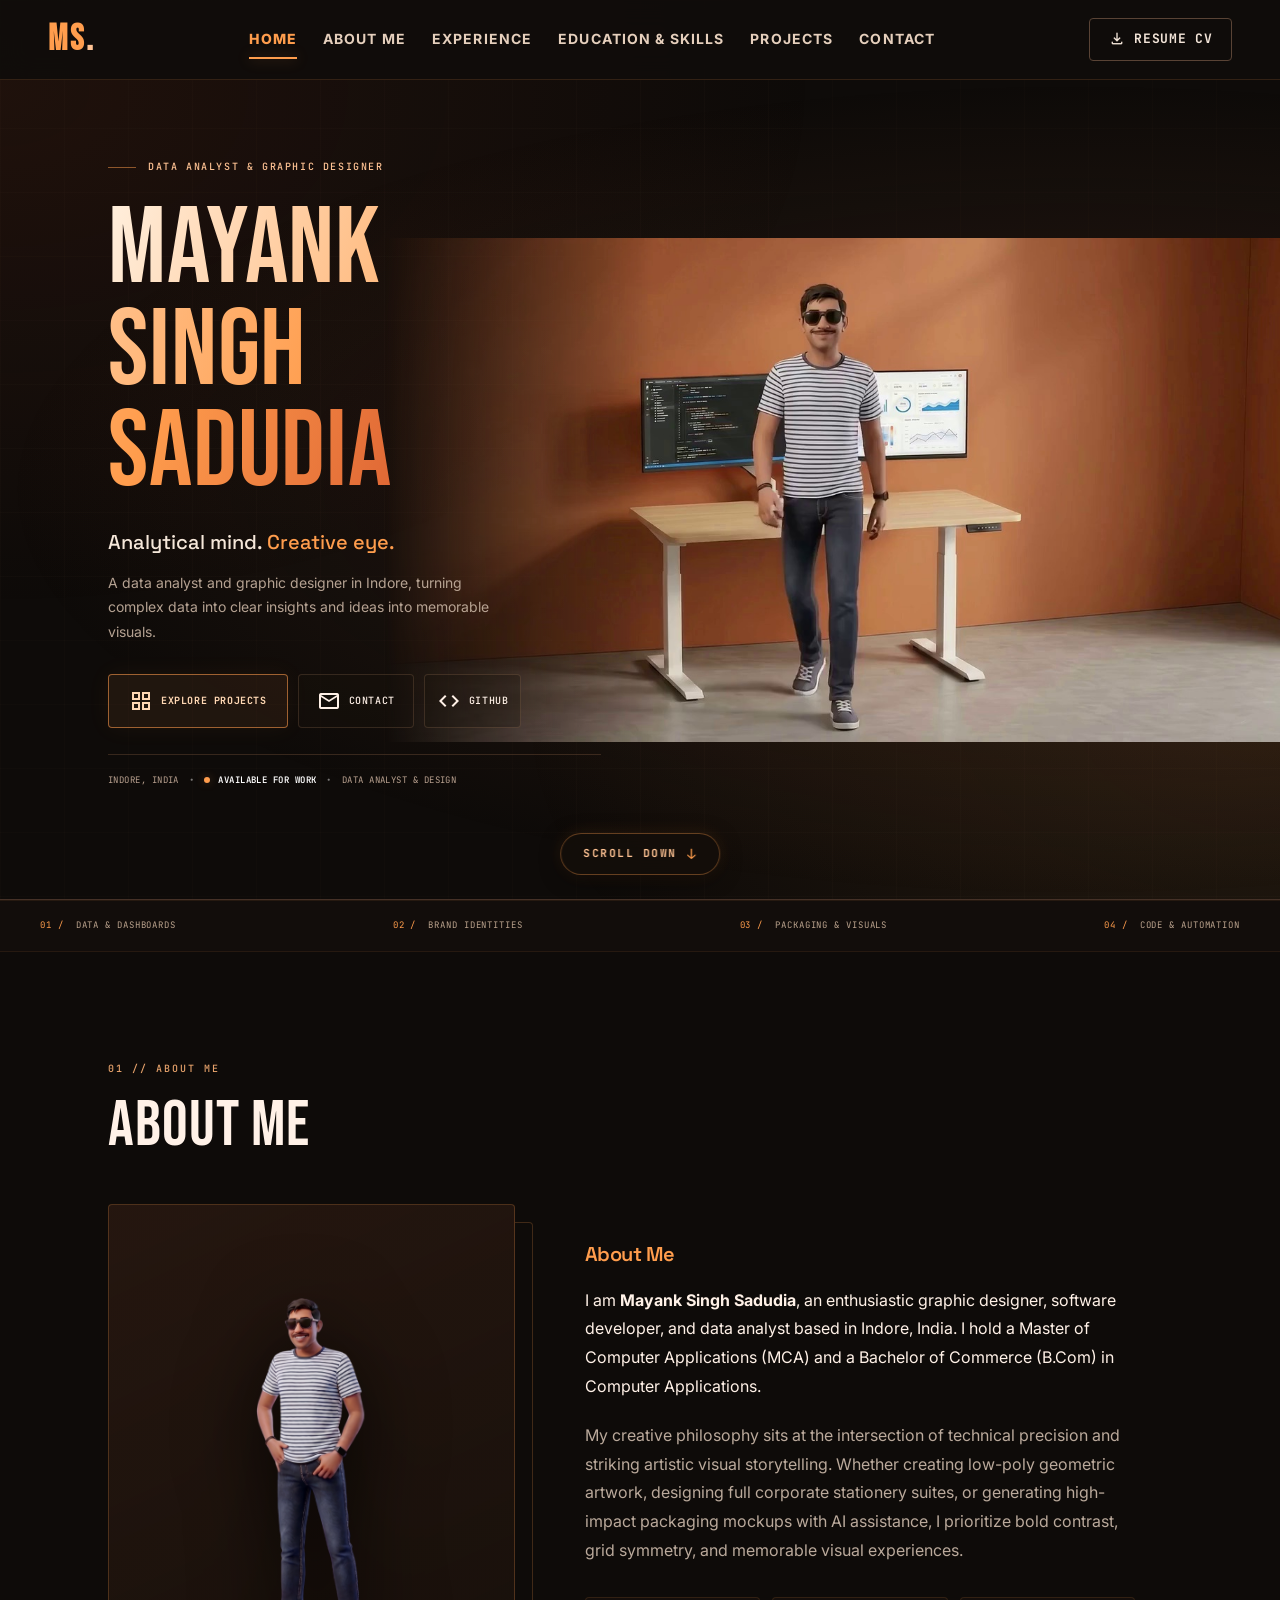
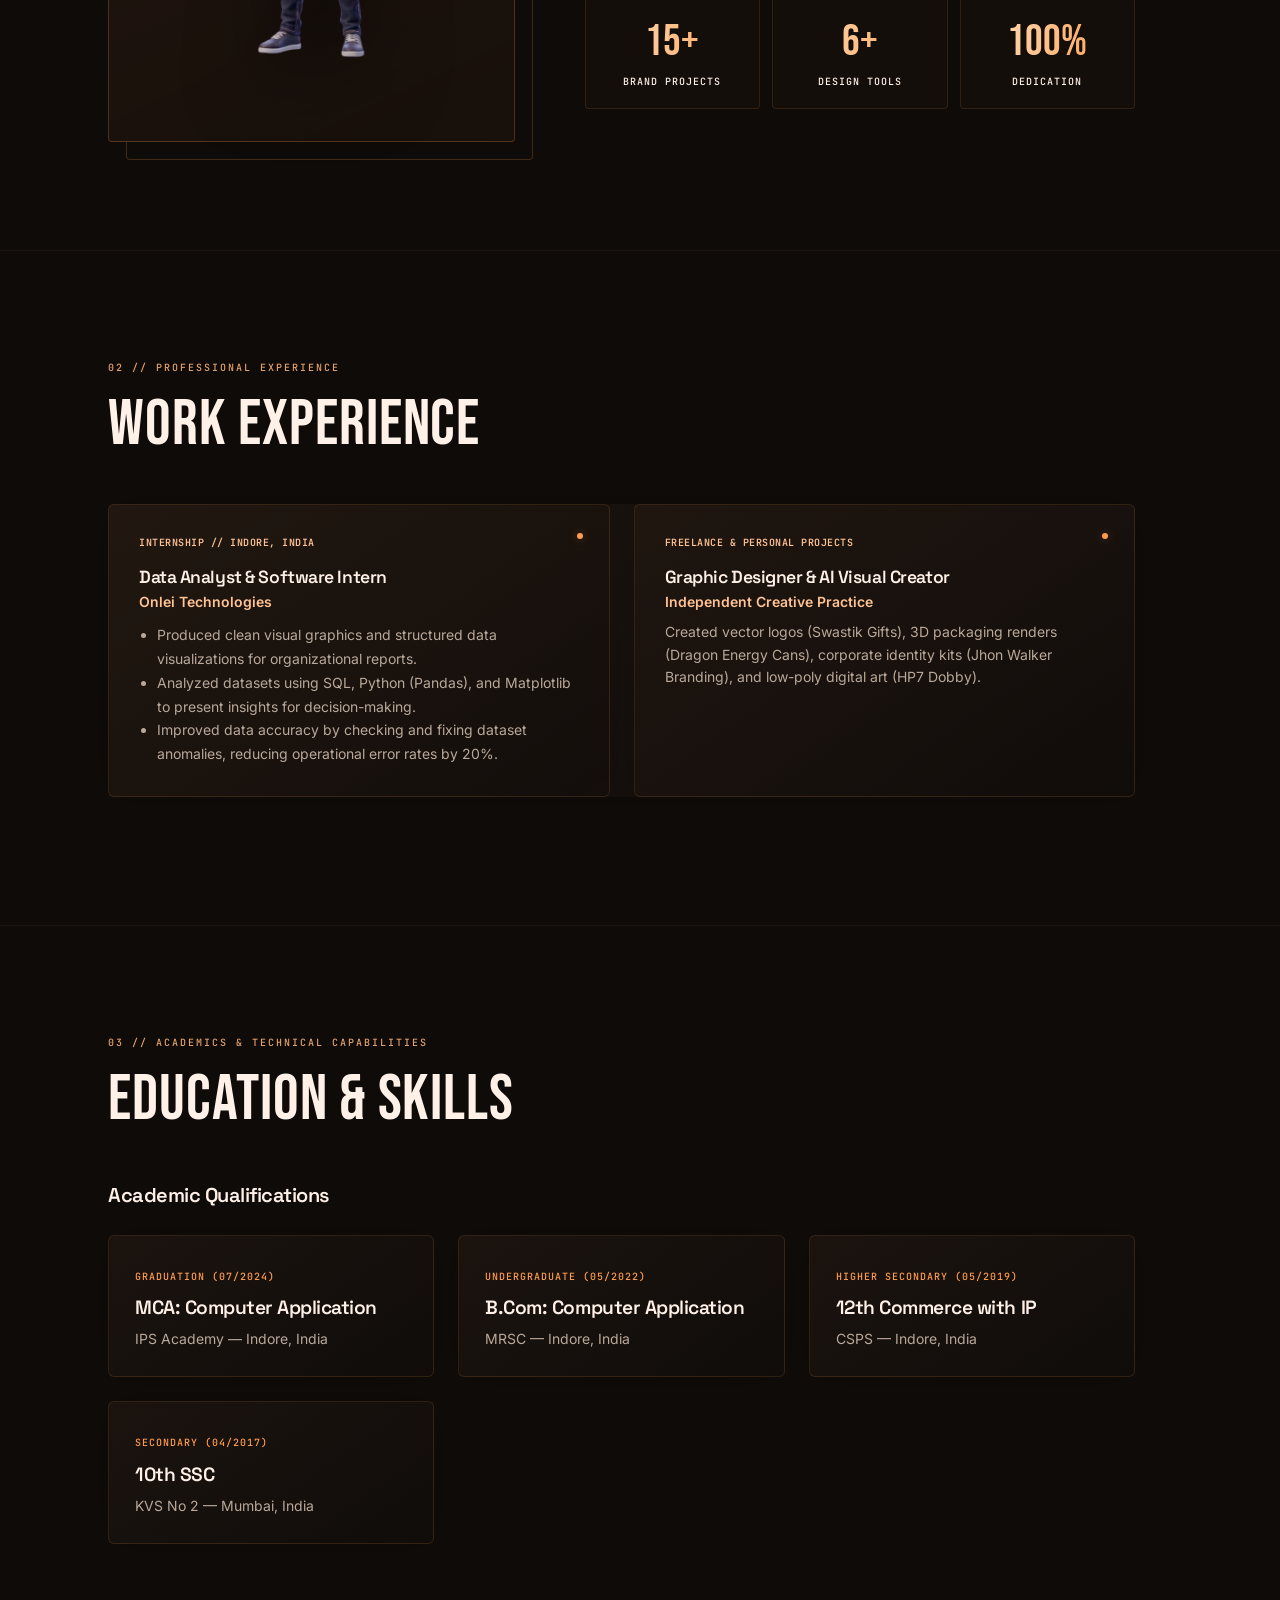
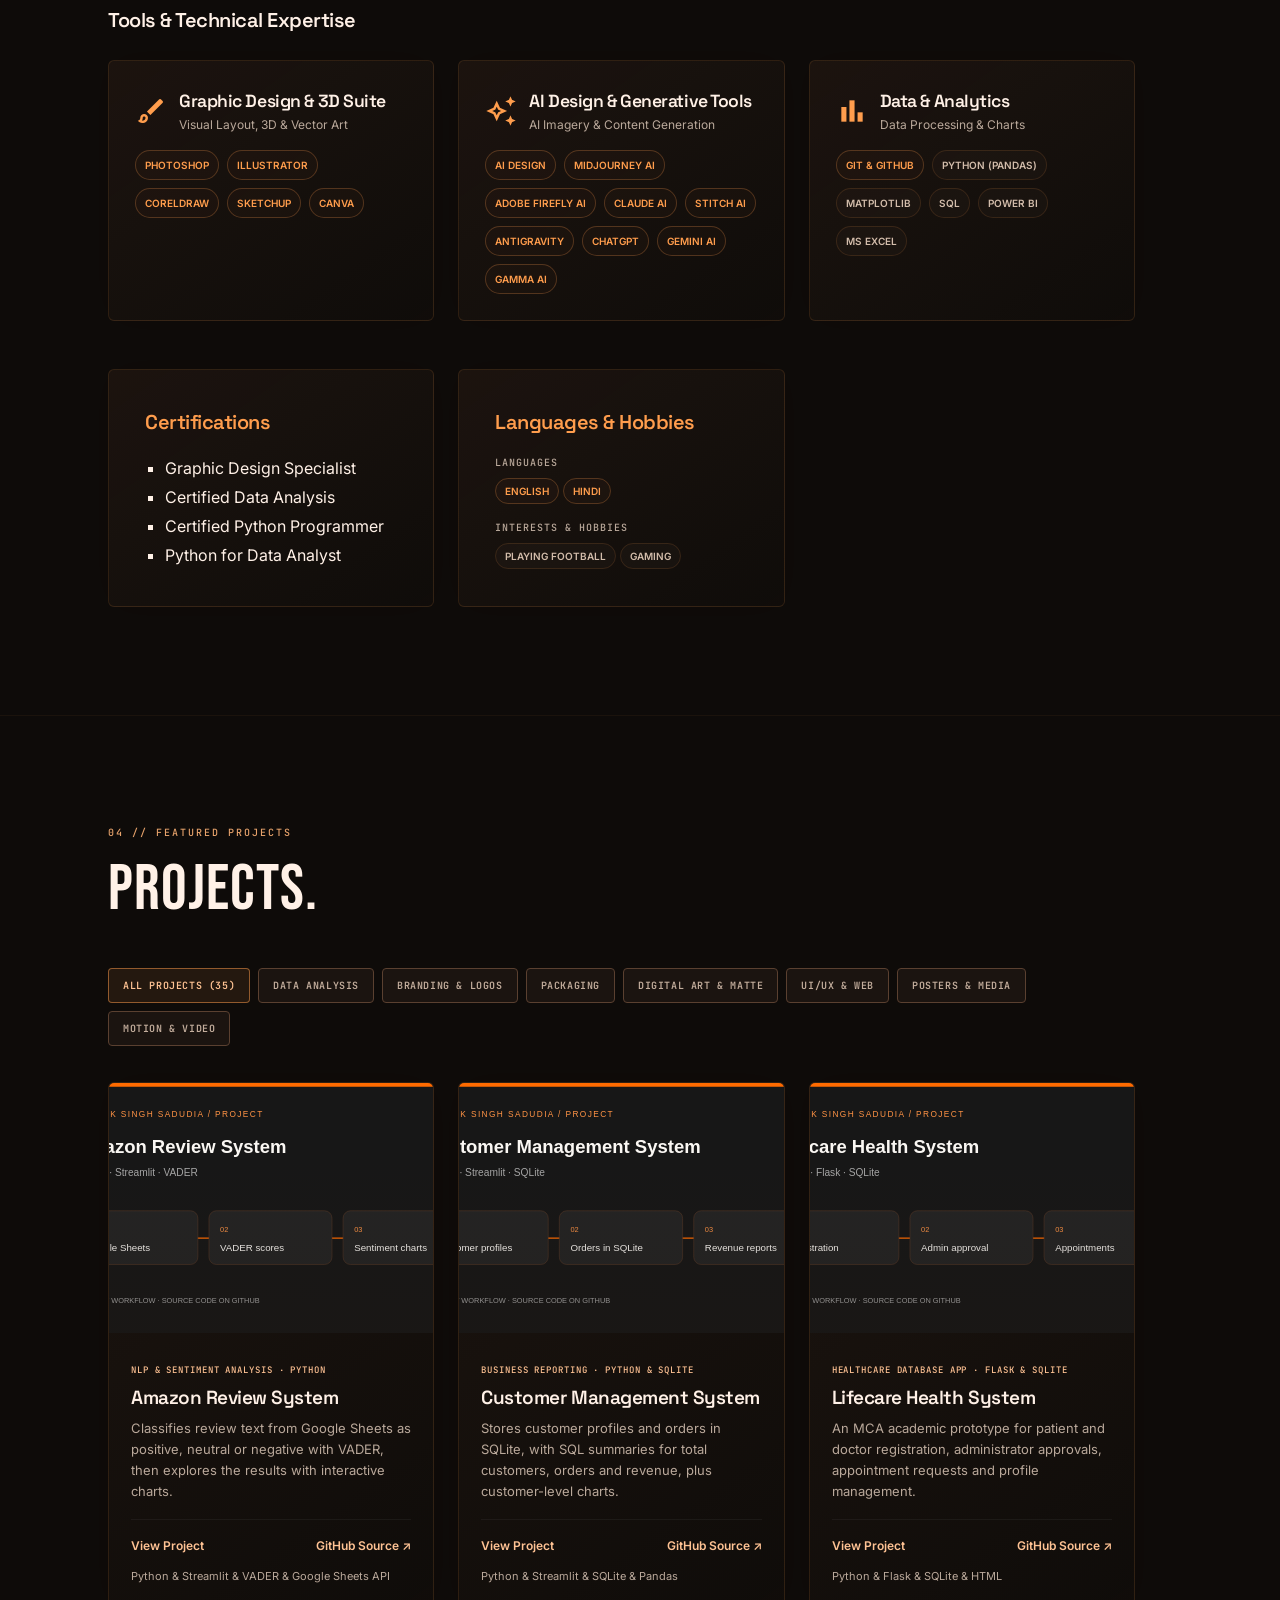
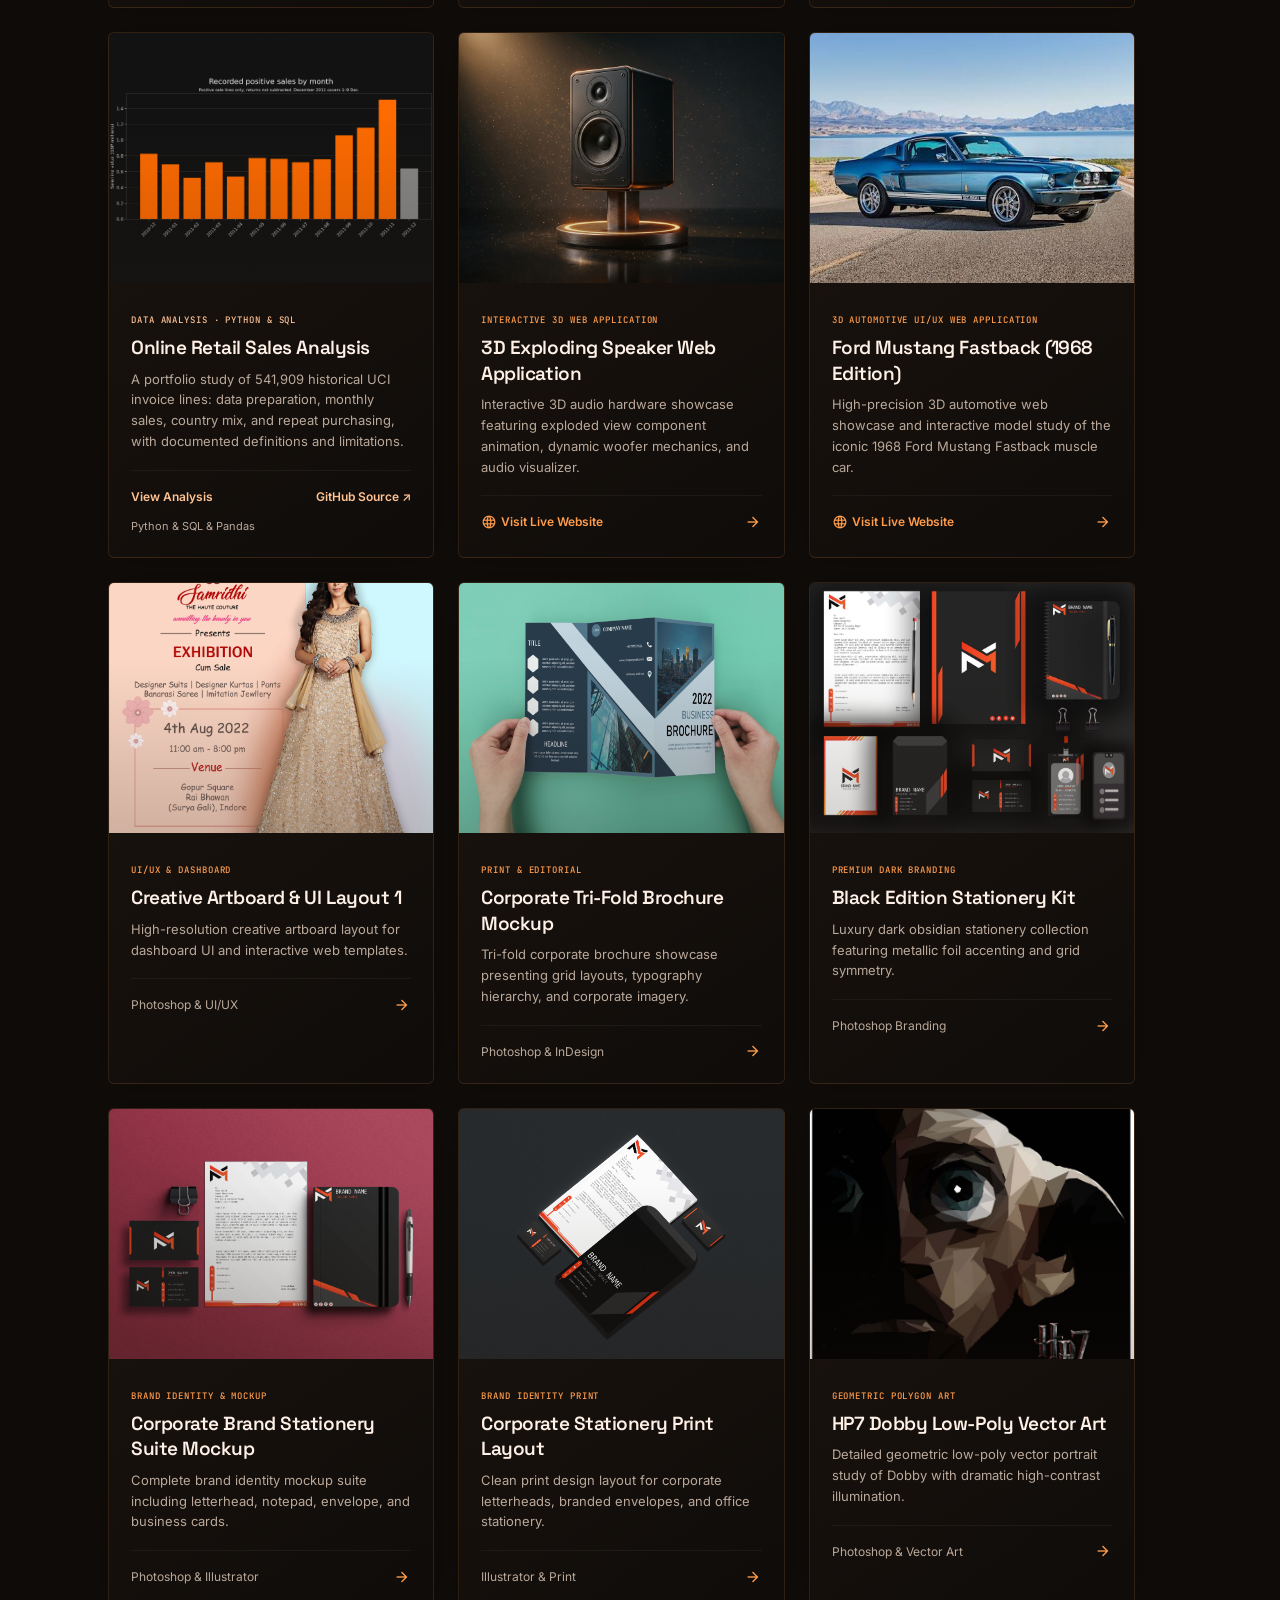
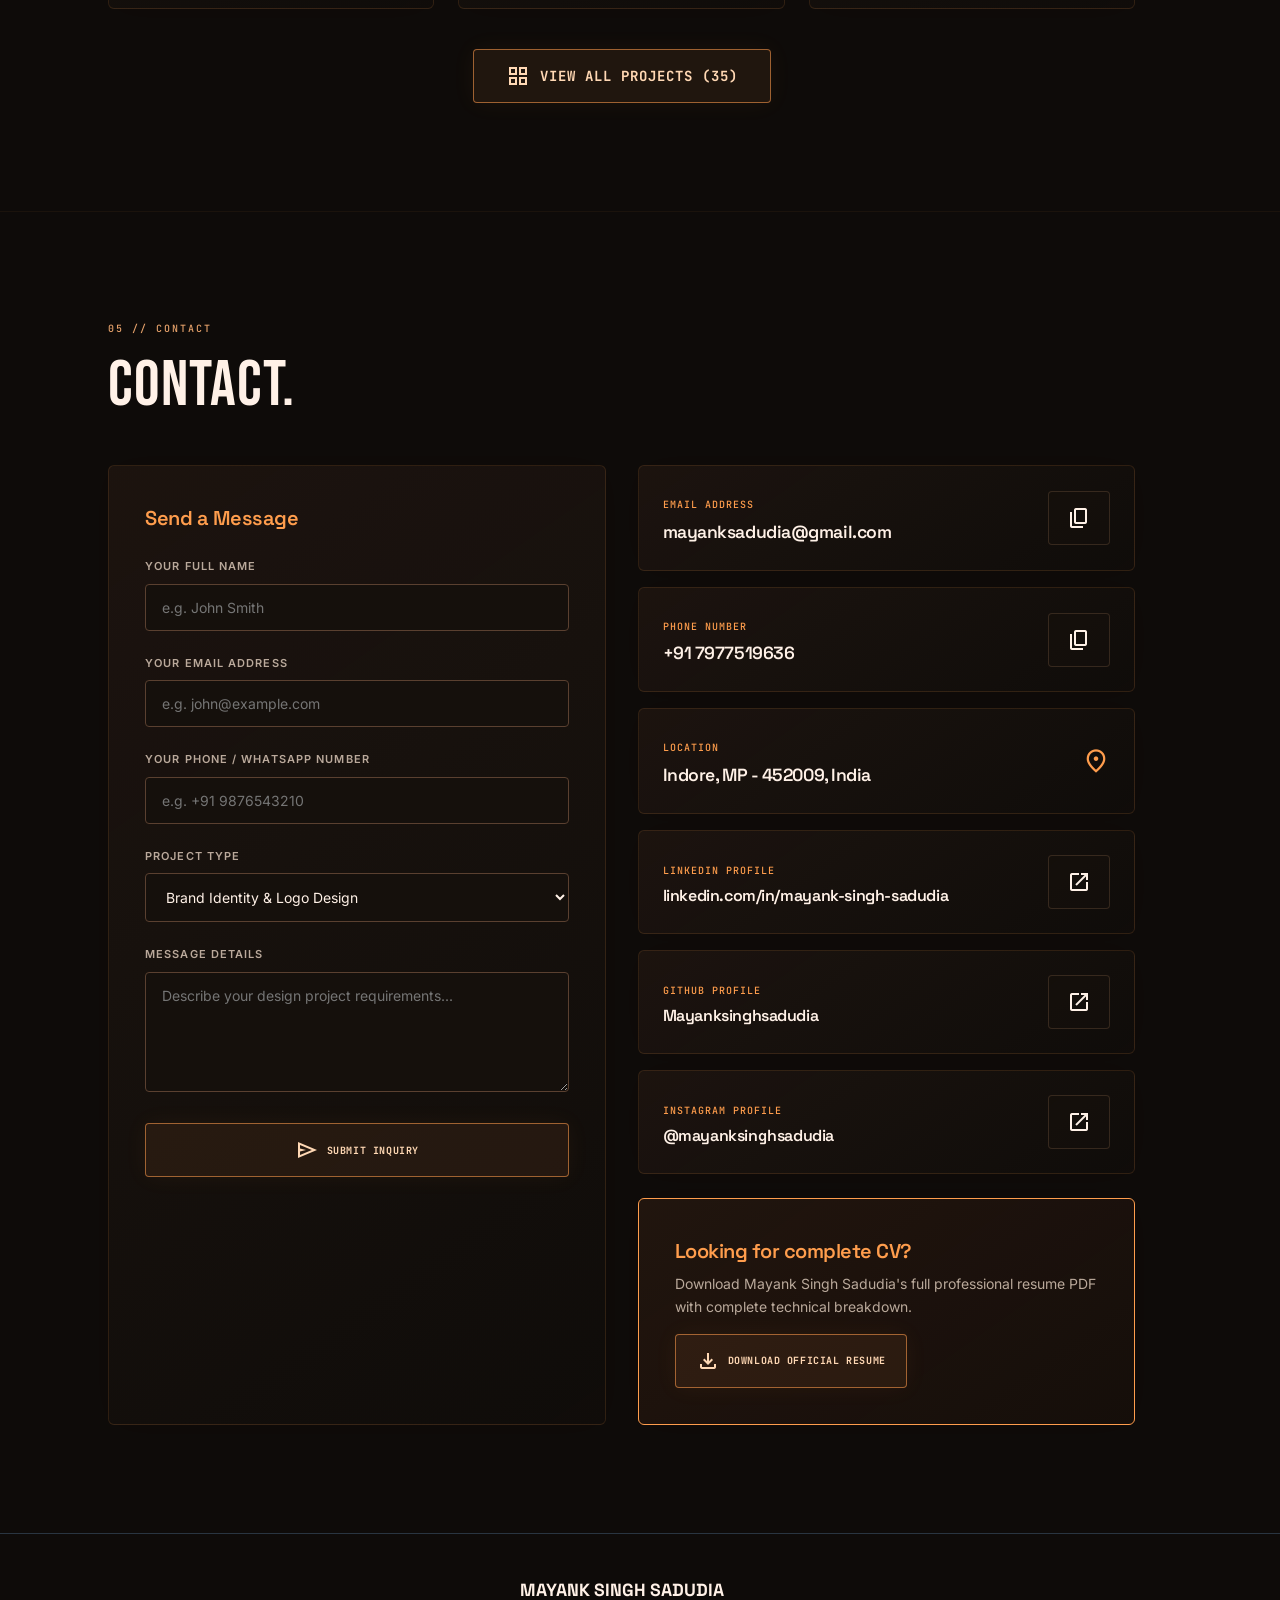
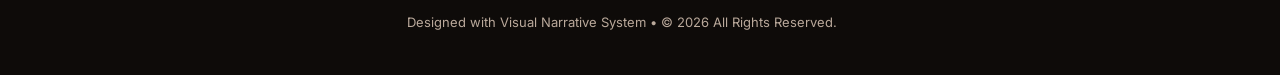
==== commit 54cb3bf7: "Revert "feat(projects): add Jitter-inspired 3D curved Orbit Cards motion showcase to projects sectio" ====
--- a/index.html
+++ b/index.html
@@ -371,171 +371,6 @@
           <span class="section-num text-outlined">04</span>
         </div>
 
-        <!-- ================= 3D ORBIT: CARDS MOTION SHOWCASE (Jitter-Inspired) ================= -->
-        <div class="orbit-showcase-container" id="orbit-showcase-section">
-          <div class="orbit-showcase-header">
-            <div class="orbit-header-left">
-              <span class="orbit-badge"><span class="orbit-pulse-dot"></span> 3D ORBIT SHOWCASE</span>
-              <span class="orbit-spec-label">JITTER 3D MOTION ARCHITECTURE // 5-01 PERSPECTIVE</span>
-            </div>
-            <div class="orbit-controls-cluster">
-              <button class="orbit-control-btn" id="orbit-prev-btn" aria-label="Rotate orbit left">
-                <span class="material-symbols-outlined" style="font-size:16px;">arrow_back</span>
-              </button>
-              <button class="orbit-control-btn active" id="orbit-play-btn" aria-label="Toggle auto orbit">
-                <span class="material-symbols-outlined" id="orbit-play-icon" style="font-size:16px;">pause</span>
-                <span>AUTO ORBIT</span>
-              </button>
-              <button class="orbit-control-btn" id="orbit-next-btn" aria-label="Rotate orbit right">
-                <span class="material-symbols-outlined" style="font-size:16px;">arrow_forward</span>
-              </button>
-            </div>
-          </div>
-
-          <!-- 3D Perspective Stage Viewport -->
-          <div class="orbit-viewport" id="orbit-viewport">
-            <div class="orbit-horizon-track" aria-hidden="true"></div>
-            <div class="orbit-stage-ring" id="orbit-track">
-              
-              <!-- Orbit Card 1: REVA 3D Exploding Speaker -->
-              <div class="orbit-card" data-id="reva-3d-speaker" role="button" tabindex="0">
-                <div class="orbit-card-media">
-                  <span class="orbit-card-badge">3D WEB APP</span>
-                  <img src="assets/user_projects/reva_speaker.jpg" alt="REVA 3D Exploding Speaker" loading="lazy" />
-                  <div class="orbit-card-overlay"></div>
-                </div>
-                <div class="orbit-card-body">
-                  <h3 class="orbit-card-title">3D Exploding Speaker</h3>
-                  <div class="orbit-card-meta">
-                    <span class="orbit-card-tools">Three.js &amp; WebGL</span>
-                    <span class="orbit-card-btn">EXPLORE ↗</span>
-                  </div>
-                </div>
-              </div>
-
-              <!-- Orbit Card 2: Amazon Review Sentiment Analysis -->
-              <div class="orbit-card" data-id="amazon-sentiment-analysis" role="button" tabindex="0">
-                <div class="orbit-card-media">
-                  <span class="orbit-card-badge" style="background:#ff771128; border-color:#ff771180; color:#ff9d4d;">NLP &amp; PYTHON</span>
-                  <img src="assets/user_projects/amazon-project.svg" alt="Amazon Review Sentiment System" style="background:#13110e; object-fit:contain; padding:16px;" loading="lazy" />
-                  <div class="orbit-card-overlay"></div>
-                </div>
-                <div class="orbit-card-body">
-                  <h3 class="orbit-card-title">Amazon Review Sentiment</h3>
-                  <div class="orbit-card-meta">
-                    <span class="orbit-card-tools">Python &amp; Streamlit</span>
-                    <span class="orbit-card-btn">EXPLORE ↗</span>
-                  </div>
-                </div>
-              </div>
-
-              <!-- Orbit Card 3: Dragon Energy Drink Packaging -->
-              <div class="orbit-card" data-id="dragon-energy" role="button" tabindex="0">
-                <div class="orbit-card-media">
-                  <span class="orbit-card-badge">PACKAGING 3D</span>
-                  <img src="assets/dragon_energy.jpg" alt="Dragon Energy Beverage Packaging" loading="lazy" />
-                  <div class="orbit-card-overlay"></div>
-                </div>
-                <div class="orbit-card-body">
-                  <h3 class="orbit-card-title">Dragon Energy Packaging</h3>
-                  <div class="orbit-card-meta">
-                    <span class="orbit-card-tools">Photoshop &amp; 3D Render</span>
-                    <span class="orbit-card-btn">EXPLORE ↗</span>
-                  </div>
-                </div>
-              </div>
-
-              <!-- Orbit Card 4: HP7 Dobby Polygon Art -->
-              <div class="orbit-card" data-id="dobby" role="button" tabindex="0">
-                <div class="orbit-card-media">
-                  <span class="orbit-card-badge">DIGITAL ART</span>
-                  <img src="assets/dobby_lowpoly.jpg" alt="HP7 Dobby Geometric Polygon Art" loading="lazy" />
-                  <div class="orbit-card-overlay"></div>
-                </div>
-                <div class="orbit-card-body">
-                  <h3 class="orbit-card-title">HP7 Dobby Polygon Art</h3>
-                  <div class="orbit-card-meta">
-                    <span class="orbit-card-tools">Polygon Mesh</span>
-                    <span class="orbit-card-btn">EXPLORE ↗</span>
-                  </div>
-                </div>
-              </div>
-
-              <!-- Orbit Card 5: Samridhi Haute Couture Poster -->
-              <div class="orbit-card" data-id="samridhi" role="button" tabindex="0">
-                <div class="orbit-card-media">
-                  <span class="orbit-card-badge">POSTER DESIGN</span>
-                  <img src="assets/samridhi_couture.jpg" alt="Samridhi Haute Couture Poster" loading="lazy" />
-                  <div class="orbit-card-overlay"></div>
-                </div>
-                <div class="orbit-card-body">
-                  <h3 class="orbit-card-title">Samridhi Haute Couture</h3>
-                  <div class="orbit-card-meta">
-                    <span class="orbit-card-tools">Luxury Typography</span>
-                    <span class="orbit-card-btn">EXPLORE ↗</span>
-                  </div>
-                </div>
-              </div>
-
-              <!-- Orbit Card 6: Swastik Gifts Visual Identity -->
-              <div class="orbit-card" data-id="swastik" role="button" tabindex="0">
-                <div class="orbit-card-media">
-                  <span class="orbit-card-badge">BRAND IDENTITY</span>
-                  <img src="assets/swastik_gifts.jpg" alt="Swastik Gifts Visual Identity" loading="lazy" />
-                  <div class="orbit-card-overlay"></div>
-                </div>
-                <div class="orbit-card-body">
-                  <h3 class="orbit-card-title">Swastik Gifts Brand</h3>
-                  <div class="orbit-card-meta">
-                    <span class="orbit-card-tools">Illustrator &amp; Identity</span>
-                    <span class="orbit-card-btn">EXPLORE ↗</span>
-                  </div>
-                </div>
-              </div>
-
-              <!-- Orbit Card 7: 1968 Ford Mustang Interactive Artboard -->
-              <div class="orbit-card" data-id="ford-mustang-1968" role="button" tabindex="0">
-                <div class="orbit-card-media">
-                  <span class="orbit-card-badge">UI/UX ARTBOARD</span>
-                  <img src="assets/user_projects/ford_mustang_1968.jpg" alt="1968 Ford Mustang Artboard" loading="lazy" />
-                  <div class="orbit-card-overlay"></div>
-                </div>
-                <div class="orbit-card-body">
-                  <h3 class="orbit-card-title">1968 Ford Mustang UI</h3>
-                  <div class="orbit-card-meta">
-                    <span class="orbit-card-tools">Figma &amp; Artboard</span>
-                    <span class="orbit-card-btn">EXPLORE ↗</span>
-                  </div>
-                </div>
-              </div>
-
-              <!-- Orbit Card 8: Jhon Walker Corporate Identity -->
-              <div class="orbit-card" data-id="corporate" role="button" tabindex="0">
-                <div class="orbit-card-media">
-                  <span class="orbit-card-badge">CORPORATE SUITE</span>
-                  <img src="assets/corporate_identity.jpg" alt="Jhon Walker Corporate Identity" loading="lazy" />
-                  <div class="orbit-card-overlay"></div>
-                </div>
-                <div class="orbit-card-body">
-                  <h3 class="orbit-card-title">Jhon Walker Identity</h3>
-                  <div class="orbit-card-meta">
-                    <span class="orbit-card-tools">Stationery &amp; Print</span>
-                    <span class="orbit-card-btn">EXPLORE ↗</span>
-                  </div>
-                </div>
-              </div>
-
-            </div> <!-- close #orbit-track -->
-          </div> <!-- close #orbit-viewport -->
-
-          <!-- Orbit Footer HUD -->
-          <div class="orbit-footer-hud">
-            <span class="orbit-hud-brand">MS // 3D ORBIT MOTION</span>
-            <span class="orbit-hud-counter" id="orbit-counter">01 // 08 FEATURED</span>
-            <span class="orbit-hud-hint">DRAG OR SWIPE TO ROTATE ORBIT • CLICK TO EXPLORE FULL PROJECT</span>
-          </div>
-        </div>
-
         <!-- Category Filters -->
         <div class="filter-bar">
           <button class="filter-btn active" data-filter="all">ALL PROJECTS (35)</button>
--- a/portfolio-theme.css
+++ b/portfolio-theme.css
@@ -153,325 +153,3 @@
   }
   .reel-scroll-indicator .scroll-label { font-size: 10px !important; }
 }
-
-/* ==========================================================================
-   3D ORBIT: CARDS MOTION SHOWCASE (Jitter-Inspired 3D Motion Architecture)
-   ========================================================================== */
-.orbit-showcase-container {
-  position: relative;
-  width: 100%;
-  margin: 12px 0 42px;
-  background: radial-gradient(ellipse at 50% 120%, rgba(255, 120, 40, 0.12) 0%, rgba(26, 17, 12, 0.88) 55%, rgba(13, 9, 7, 0.98) 100%);
-  border: 1px solid rgba(255, 157, 77, 0.28);
-  border-radius: 18px !important;
-  box-shadow: 0 24px 70px rgba(0, 0, 0, 0.7), inset 0 1px 0 rgba(255, 180, 120, 0.18);
-  overflow: hidden;
-  padding: 24px 28px 20px;
-}
-
-.orbit-showcase-header {
-  display: flex;
-  align-items: center;
-  justify-content: space-between;
-  padding-bottom: 16px;
-  border-bottom: 1px solid rgba(255, 157, 77, 0.15);
-  flex-wrap: wrap;
-  gap: 16px;
-}
-
-.orbit-header-left {
-  display: flex;
-  align-items: center;
-  gap: 16px;
-  flex-wrap: wrap;
-}
-
-.orbit-badge {
-  display: inline-flex;
-  align-items: center;
-  gap: 8px;
-  font-family: 'JetBrains Mono', monospace;
-  font-size: 11px;
-  font-weight: 800;
-  letter-spacing: 0.1em;
-  color: var(--neon-amber);
-  background: rgba(255, 157, 77, 0.14);
-  border: 1px solid rgba(255, 157, 77, 0.35);
-  padding: 6px 14px;
-  border-radius: 20px !important;
-  text-transform: uppercase;
-}
-
-.orbit-pulse-dot {
-  width: 8px;
-  height: 8px;
-  background: var(--neon-amber);
-  border-radius: 50% !important;
-  box-shadow: 0 0 10px var(--neon-amber);
-  animation: orbitPulse 2s infinite ease-in-out;
-}
-
-@keyframes orbitPulse {
-  0%, 100% { transform: scale(1); opacity: 1; }
-  50% { transform: scale(1.4); opacity: 0.5; }
-}
-
-.orbit-spec-label {
-  font-family: 'JetBrains Mono', monospace;
-  font-size: 10px;
-  letter-spacing: 0.12em;
-  color: #b5a498;
-  text-transform: uppercase;
-}
-
-.orbit-controls-cluster {
-  display: flex;
-  align-items: center;
-  gap: 10px;
-}
-
-.orbit-control-btn {
-  background: rgba(30, 20, 14, 0.85);
-  border: 1px solid rgba(255, 157, 77, 0.3);
-  color: #ffc394;
-  padding: 8px 14px;
-  border-radius: 6px !important;
-  font-family: 'JetBrains Mono', monospace;
-  font-size: 11px;
-  font-weight: 700;
-  letter-spacing: 0.08em;
-  display: inline-flex;
-  align-items: center;
-  gap: 6px;
-  cursor: pointer;
-  transition: all 0.25s ease;
-  backdrop-filter: blur(8px);
-}
-
-.orbit-control-btn:hover {
-  background: var(--neon-amber);
-  color: #120a06;
-  border-color: var(--neon-amber);
-  box-shadow: 0 0 16px rgba(255, 157, 77, 0.4);
-  transform: translateY(-1px);
-}
-
-.orbit-control-btn.active {
-  background: linear-gradient(135deg, rgba(255, 157, 77, 0.28), rgba(224, 96, 40, 0.38));
-  border-color: var(--neon-amber);
-  color: #fff;
-  box-shadow: 0 0 14px rgba(255, 157, 77, 0.25);
-}
-
-/* 3D Stage Viewport */
-.orbit-viewport {
-  position: relative;
-  width: 100%;
-  height: 480px;
-  perspective: 1250px;
-  perspective-origin: 50% 46%;
-  overflow: hidden;
-  user-select: none;
-  touch-action: pan-y;
-  cursor: grab;
-  margin: 10px 0 14px;
-}
-
-.orbit-viewport:active {
-  cursor: grabbing;
-}
-
-.orbit-horizon-track {
-  position: absolute;
-  bottom: -150px;
-  left: 50%;
-  transform: translateX(-50%);
-  width: 1100px;
-  max-width: 96%;
-  height: 340px;
-  border-radius: 50% / 100% 100% 0 0;
-  background: radial-gradient(ellipse at 50% 0%, rgba(255, 157, 77, 0.16) 0%, rgba(255, 107, 0, 0.03) 60%, transparent 80%);
-  border-top: 1px solid rgba(255, 157, 77, 0.32);
-  pointer-events: none;
-}
-
-.orbit-stage-ring {
-  position: relative;
-  width: 100%;
-  height: 100%;
-  transform-style: preserve-3d;
-  display: flex;
-  align-items: center;
-  justify-content: center;
-}
-
-/* Individual 3D Orbit Card */
-.orbit-card {
-  position: absolute;
-  width: 250px;
-  height: 350px;
-  border-radius: 18px !important;
-  background: linear-gradient(160deg, rgba(35, 23, 16, 0.95) 0%, rgba(18, 12, 9, 0.98) 100%);
-  border: 1px solid rgba(255, 180, 120, 0.22);
-  box-shadow: 0 20px 50px rgba(0, 0, 0, 0.75), 0 0 1px rgba(255, 157, 77, 0.4);
-  overflow: hidden;
-  display: flex;
-  flex-direction: column;
-  cursor: pointer;
-  transform-origin: center center;
-  transition: box-shadow 0.3s ease, border-color 0.3s ease;
-  will-change: transform, opacity;
-  backface-visibility: hidden;
-}
-
-.orbit-card:hover, .orbit-card.is-active-center:hover {
-  border-color: var(--neon-amber);
-  box-shadow: 0 26px 65px rgba(0, 0, 0, 0.9), 0 0 28px rgba(255, 157, 77, 0.4);
-}
-
-.orbit-card.is-active-center {
-  border-color: rgba(255, 157, 77, 0.45);
-  box-shadow: 0 22px 55px rgba(0, 0, 0, 0.8), 0 0 20px rgba(255, 157, 77, 0.25);
-}
-
-.orbit-card-media {
-  position: relative;
-  width: 100%;
-  height: 220px;
-  background: #0e0906;
-  overflow: hidden;
-}
-
-.orbit-card-media img {
-  width: 100%;
-  height: 100%;
-  object-fit: cover;
-  transition: transform 0.4s cubic-bezier(0.4, 0, 0.2, 1);
-  display: block;
-}
-
-.orbit-card:hover .orbit-card-media img {
-  transform: scale(1.06);
-}
-
-.orbit-card-overlay {
-  position: absolute;
-  inset: 0;
-  background: linear-gradient(180deg, rgba(0,0,0,0.1) 0%, rgba(18, 12, 9, 0.85) 100%);
-  pointer-events: none;
-}
-
-.orbit-card-badge {
-  position: absolute;
-  top: 12px;
-  left: 12px;
-  background: rgba(14, 9, 6, 0.82);
-  border: 1px solid rgba(255, 157, 77, 0.3);
-  color: var(--neon-peach);
-  font-family: 'JetBrains Mono', monospace;
-  font-size: 9px;
-  font-weight: 700;
-  letter-spacing: 0.08em;
-  padding: 4px 10px;
-  border-radius: 12px !important;
-  text-transform: uppercase;
-  backdrop-filter: blur(6px);
-  z-index: 2;
-}
-
-.orbit-card-body {
-  padding: 16px;
-  display: flex;
-  flex-direction: column;
-  justify-content: space-between;
-  flex: 1;
-  background: rgba(22, 14, 10, 0.92);
-}
-
-.orbit-card-title {
-  font-family: 'Space Grotesk', sans-serif;
-  font-size: 16px;
-  font-weight: 700;
-  color: #fff;
-  line-height: 1.25;
-  margin-bottom: 6px;
-  display: -webkit-box;
-  -webkit-line-clamp: 2;
-  -webkit-box-orient: vertical;
-  overflow: hidden;
-}
-
-.orbit-card-meta {
-  display: flex;
-  align-items: center;
-  justify-content: space-between;
-  margin-top: auto;
-}
-
-.orbit-card-tools {
-  font-family: 'JetBrains Mono', monospace;
-  font-size: 10px;
-  color: #a89485;
-}
-
-.orbit-card-btn {
-  display: inline-flex;
-  align-items: center;
-  gap: 4px;
-  font-family: 'JetBrains Mono', monospace;
-  font-size: 10px;
-  font-weight: 700;
-  color: var(--neon-amber);
-  text-transform: uppercase;
-  letter-spacing: 0.06em;
-}
-
-/* Orbit Footer HUD */
-.orbit-footer-hud {
-  display: flex;
-  align-items: center;
-  justify-content: space-between;
-  padding-top: 14px;
-  border-top: 1px solid rgba(255, 157, 77, 0.15);
-  font-family: 'JetBrains Mono', monospace;
-  font-size: 11px;
-  color: #a89485;
-  flex-wrap: wrap;
-  gap: 12px;
-}
-
-.orbit-hud-brand {
-  font-weight: 800;
-  color: var(--neon-peach);
-  letter-spacing: 0.1em;
-}
-
-.orbit-hud-counter {
-  color: var(--neon-amber);
-  font-weight: 700;
-  letter-spacing: 0.08em;
-}
-
-.orbit-hud-hint {
-  font-size: 10px;
-  letter-spacing: 0.06em;
-  color: #8c786a;
-}
-
-@media (max-width: 992px) {
-  .orbit-viewport { height: 440px; }
-  .orbit-card { width: 230px; height: 330px; }
-  .orbit-card-media { height: 200px; }
-  .orbit-showcase-container { padding: 20px 20px 16px; }
-  .orbit-spec-label { display: none; }
-}
-
-@media (max-width: 600px) {
-  .orbit-viewport { height: 390px; }
-  .orbit-card { width: 205px; height: 300px; }
-  .orbit-card-media { height: 175px; }
-  .orbit-card-title { font-size: 14px; }
-  .orbit-showcase-container { padding: 16px 14px 12px; }
-  .orbit-hud-hint { display: none; }
-}
-
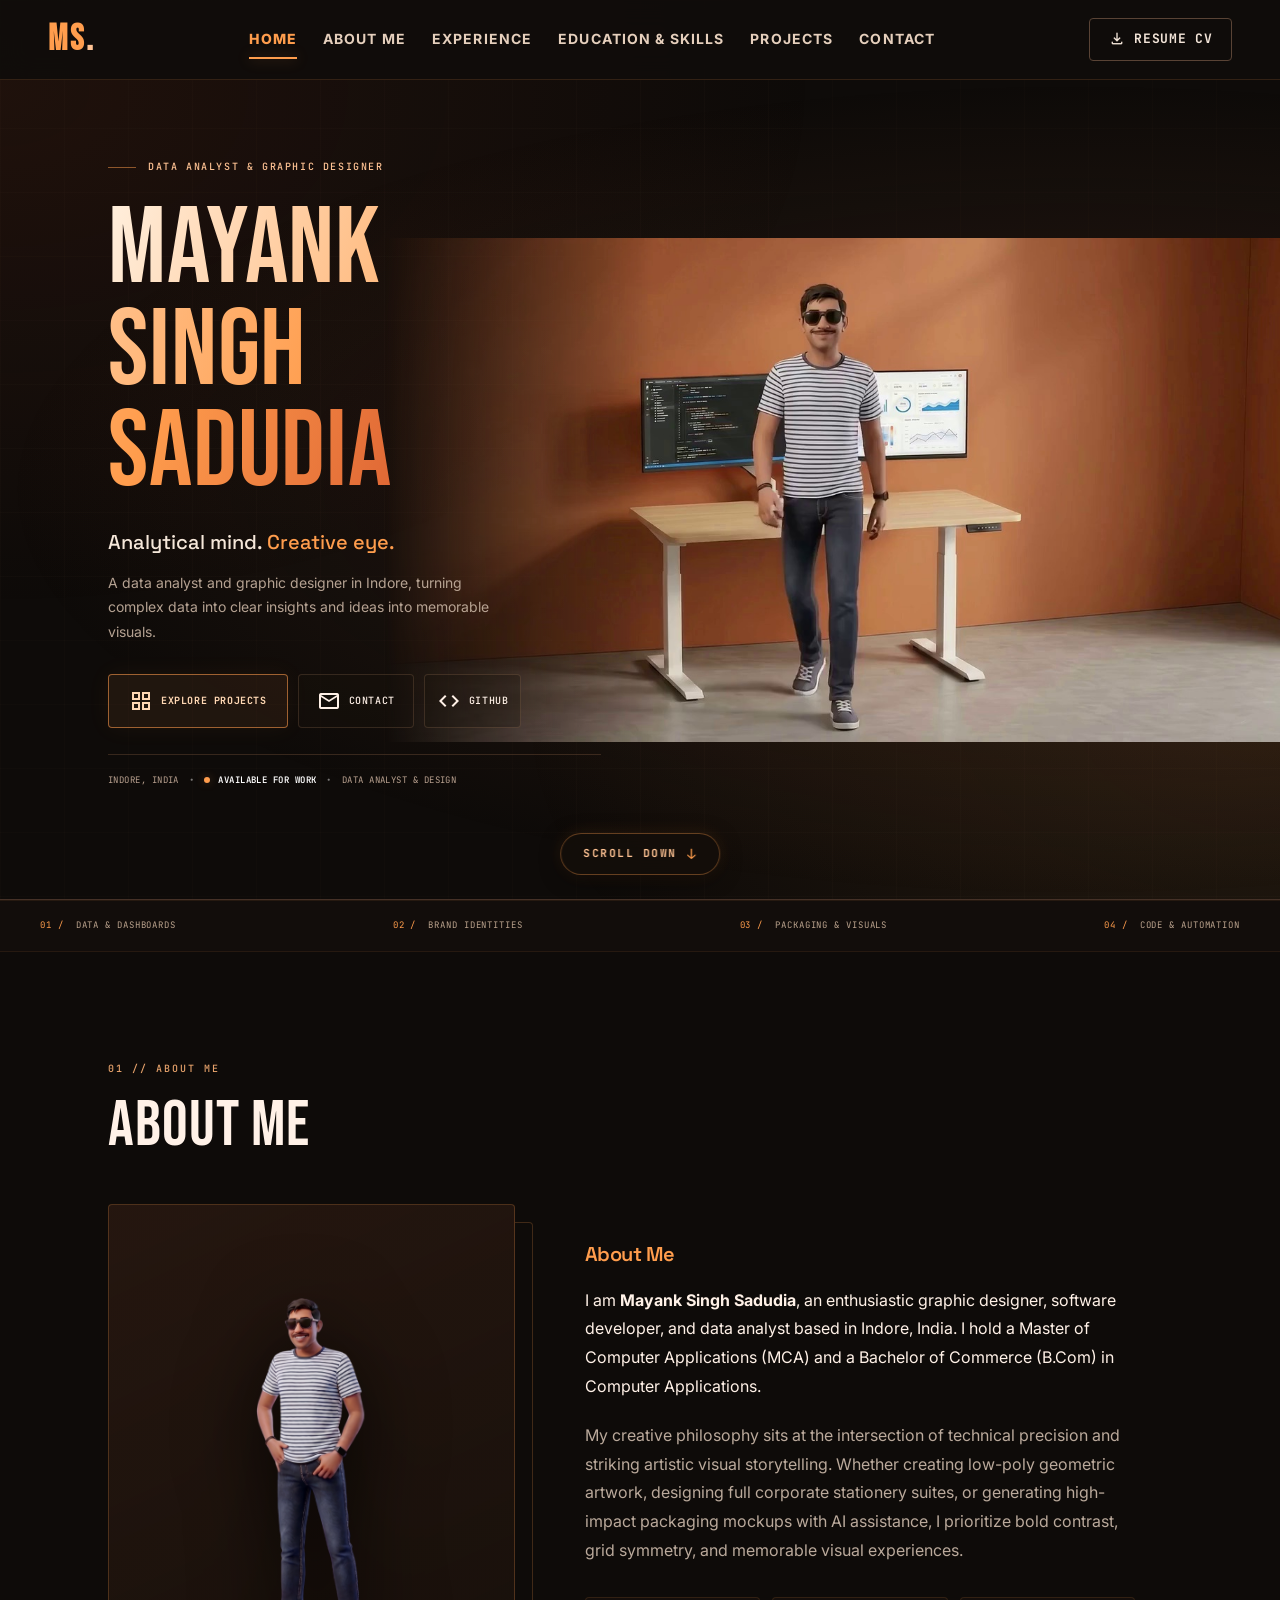
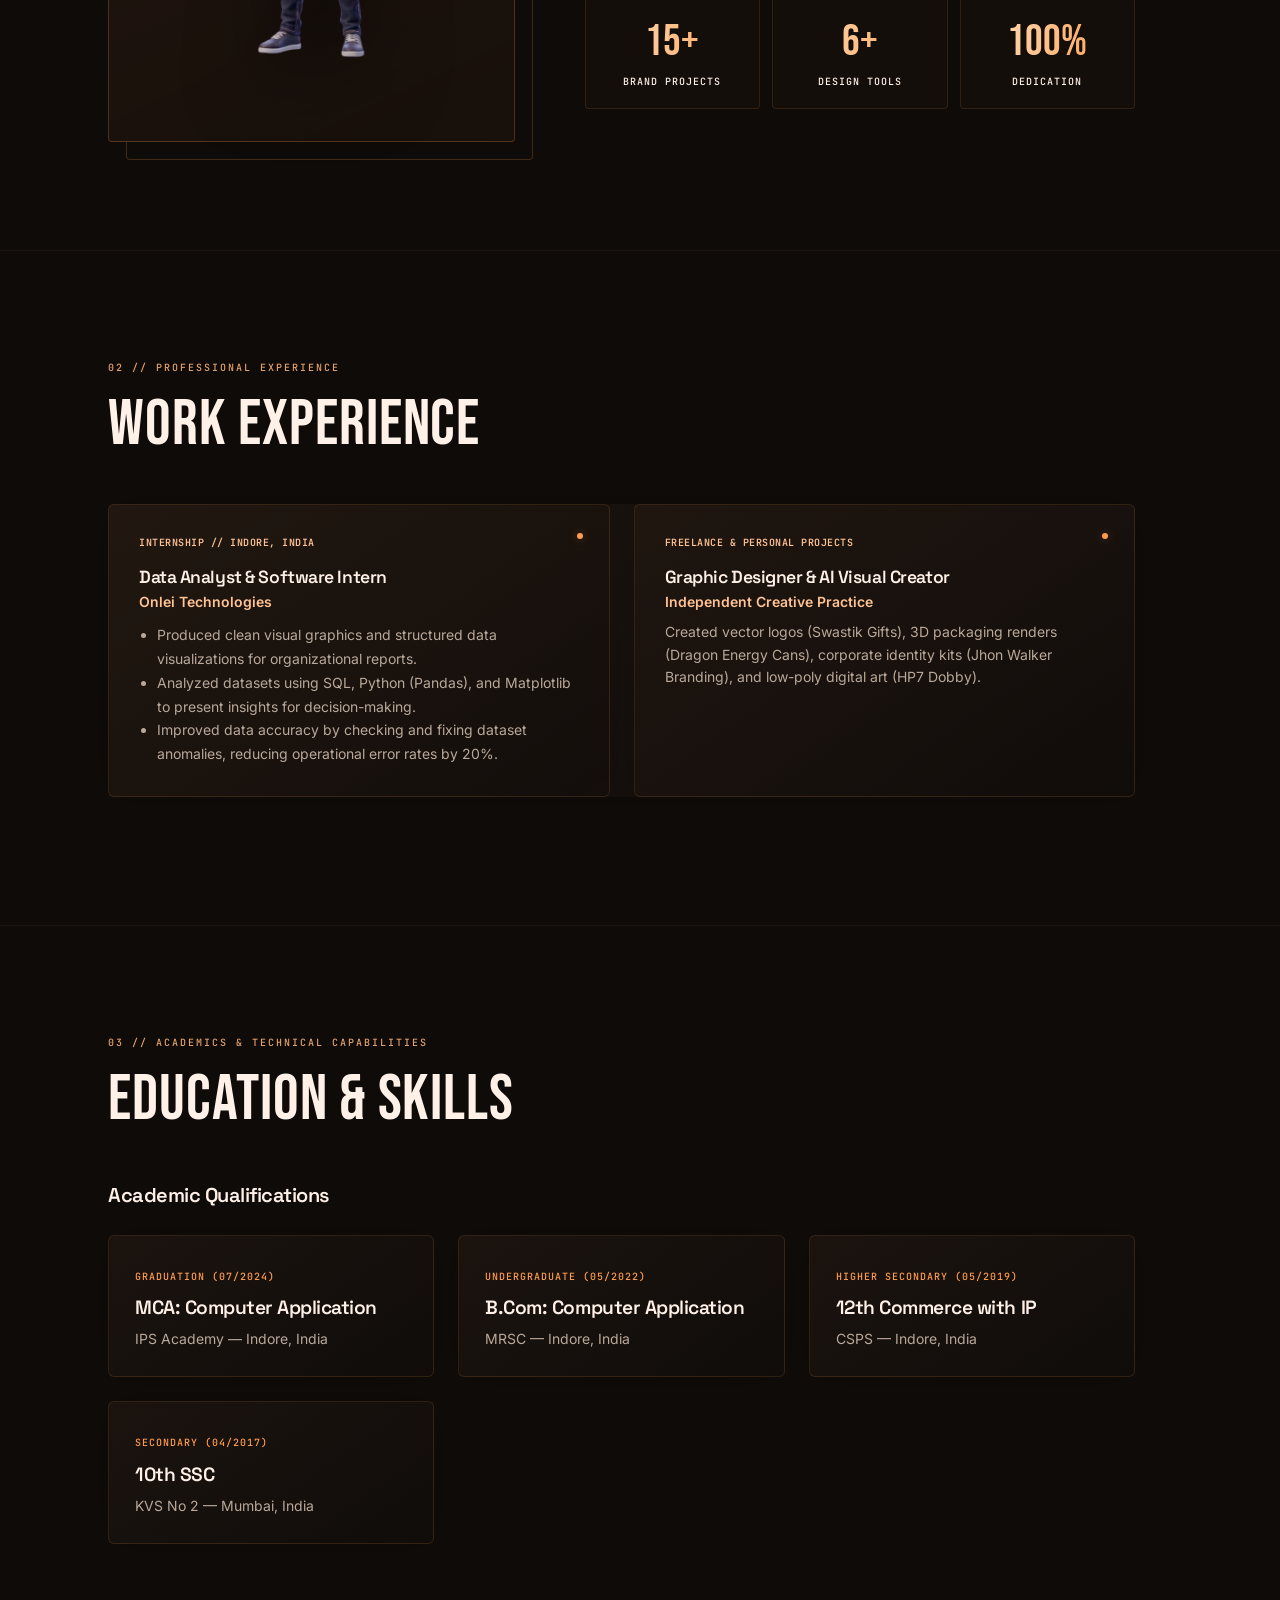
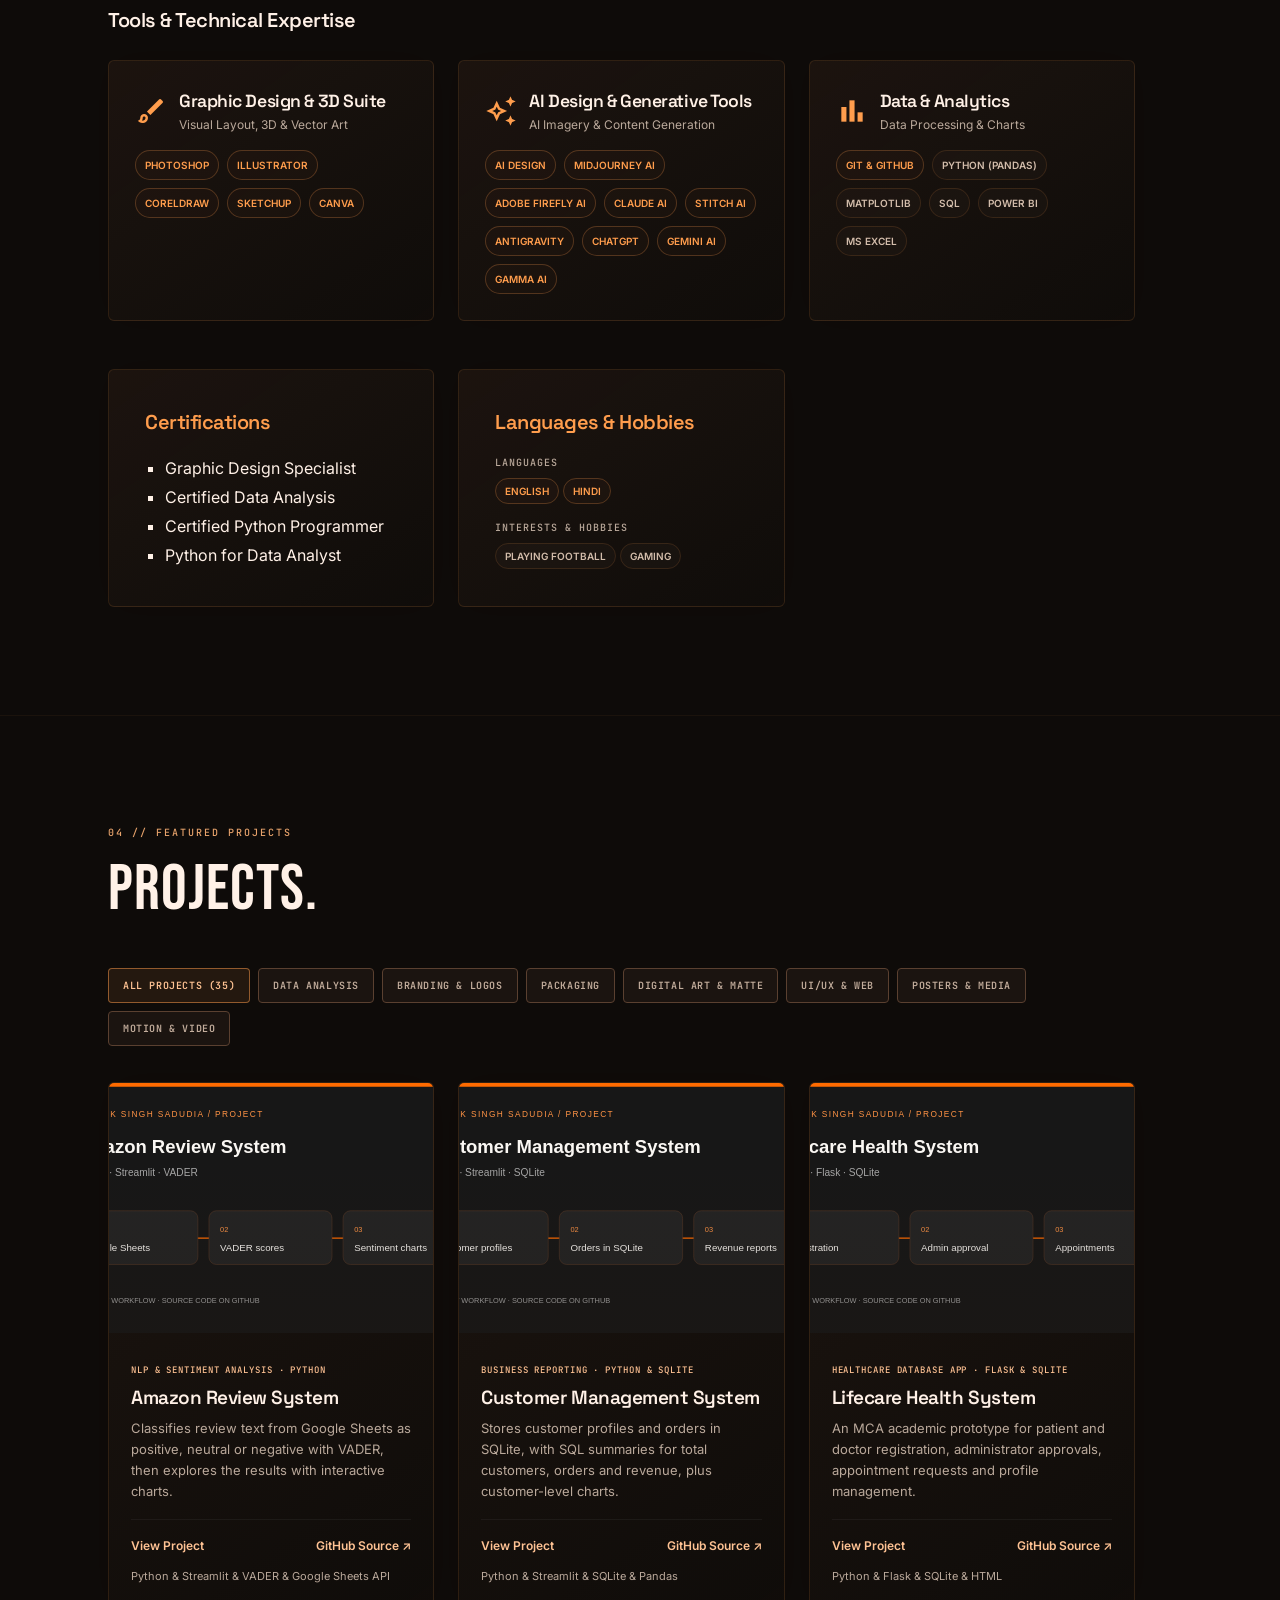
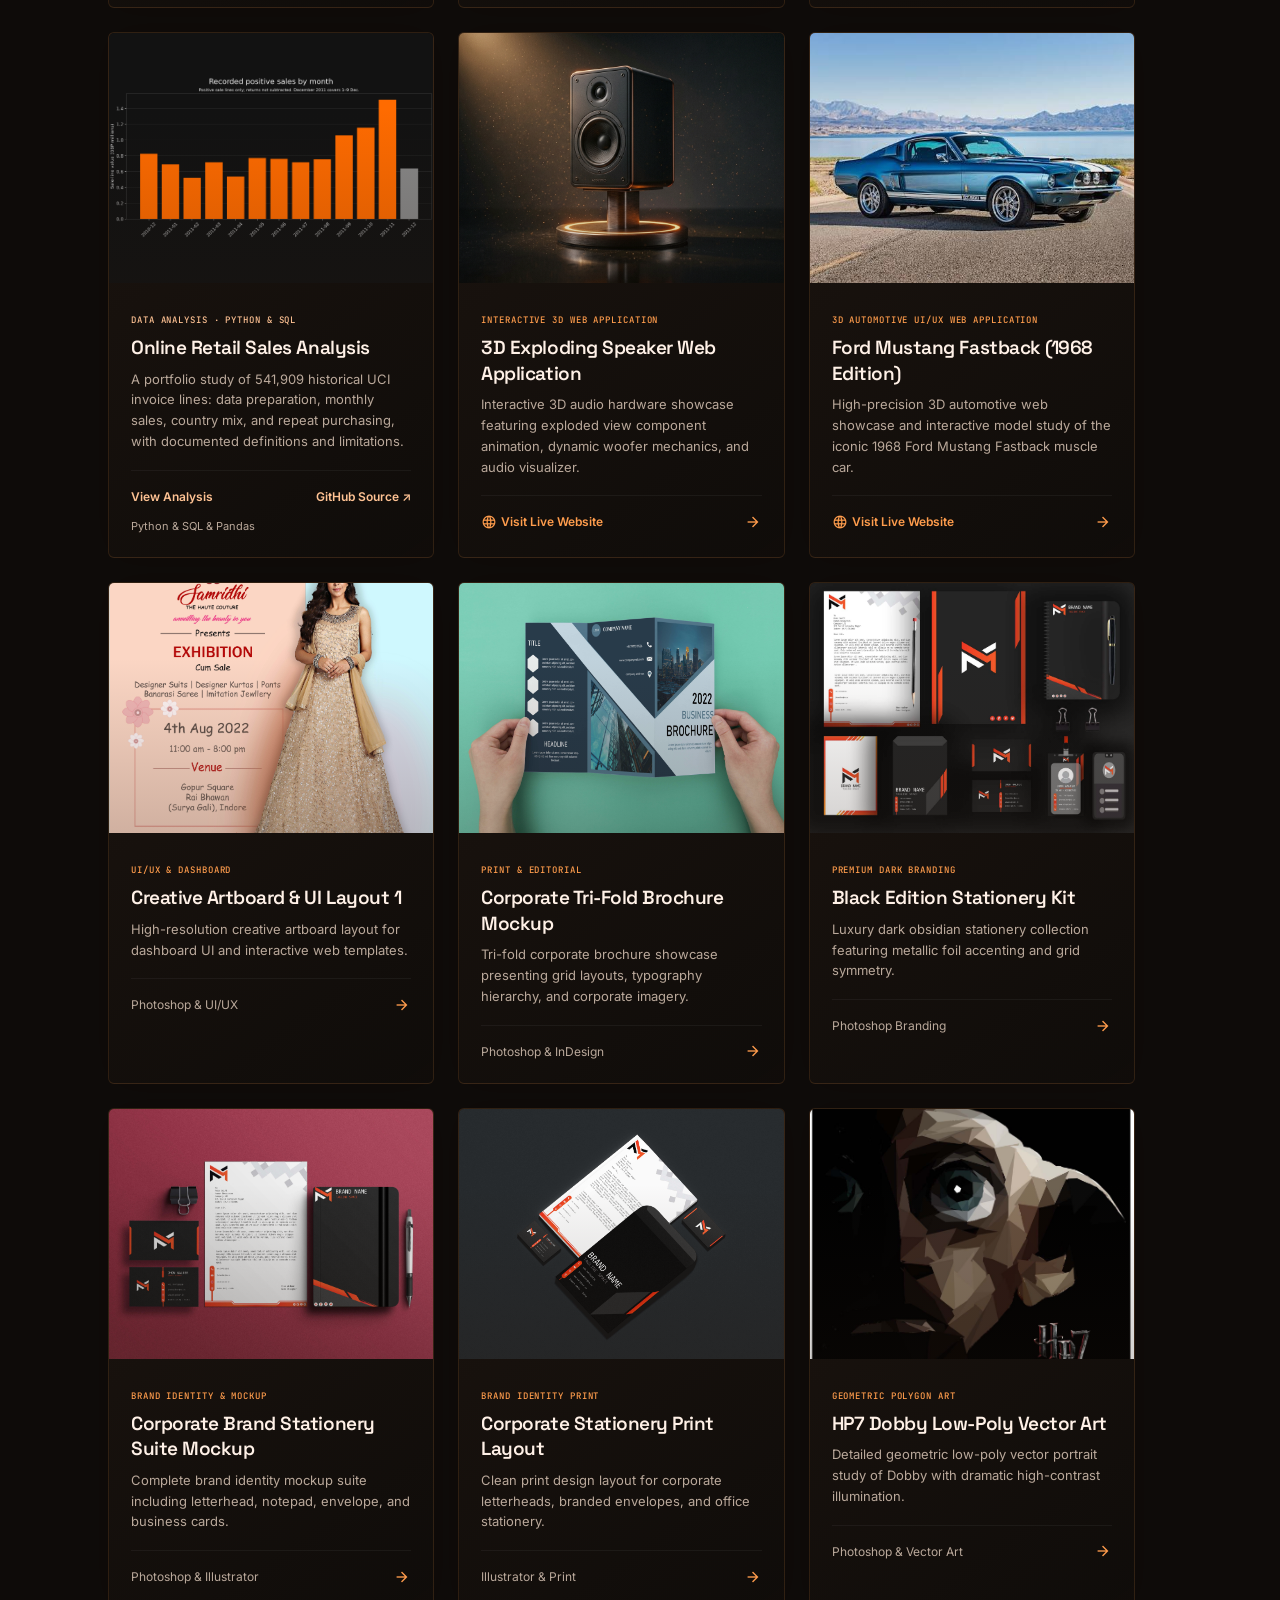
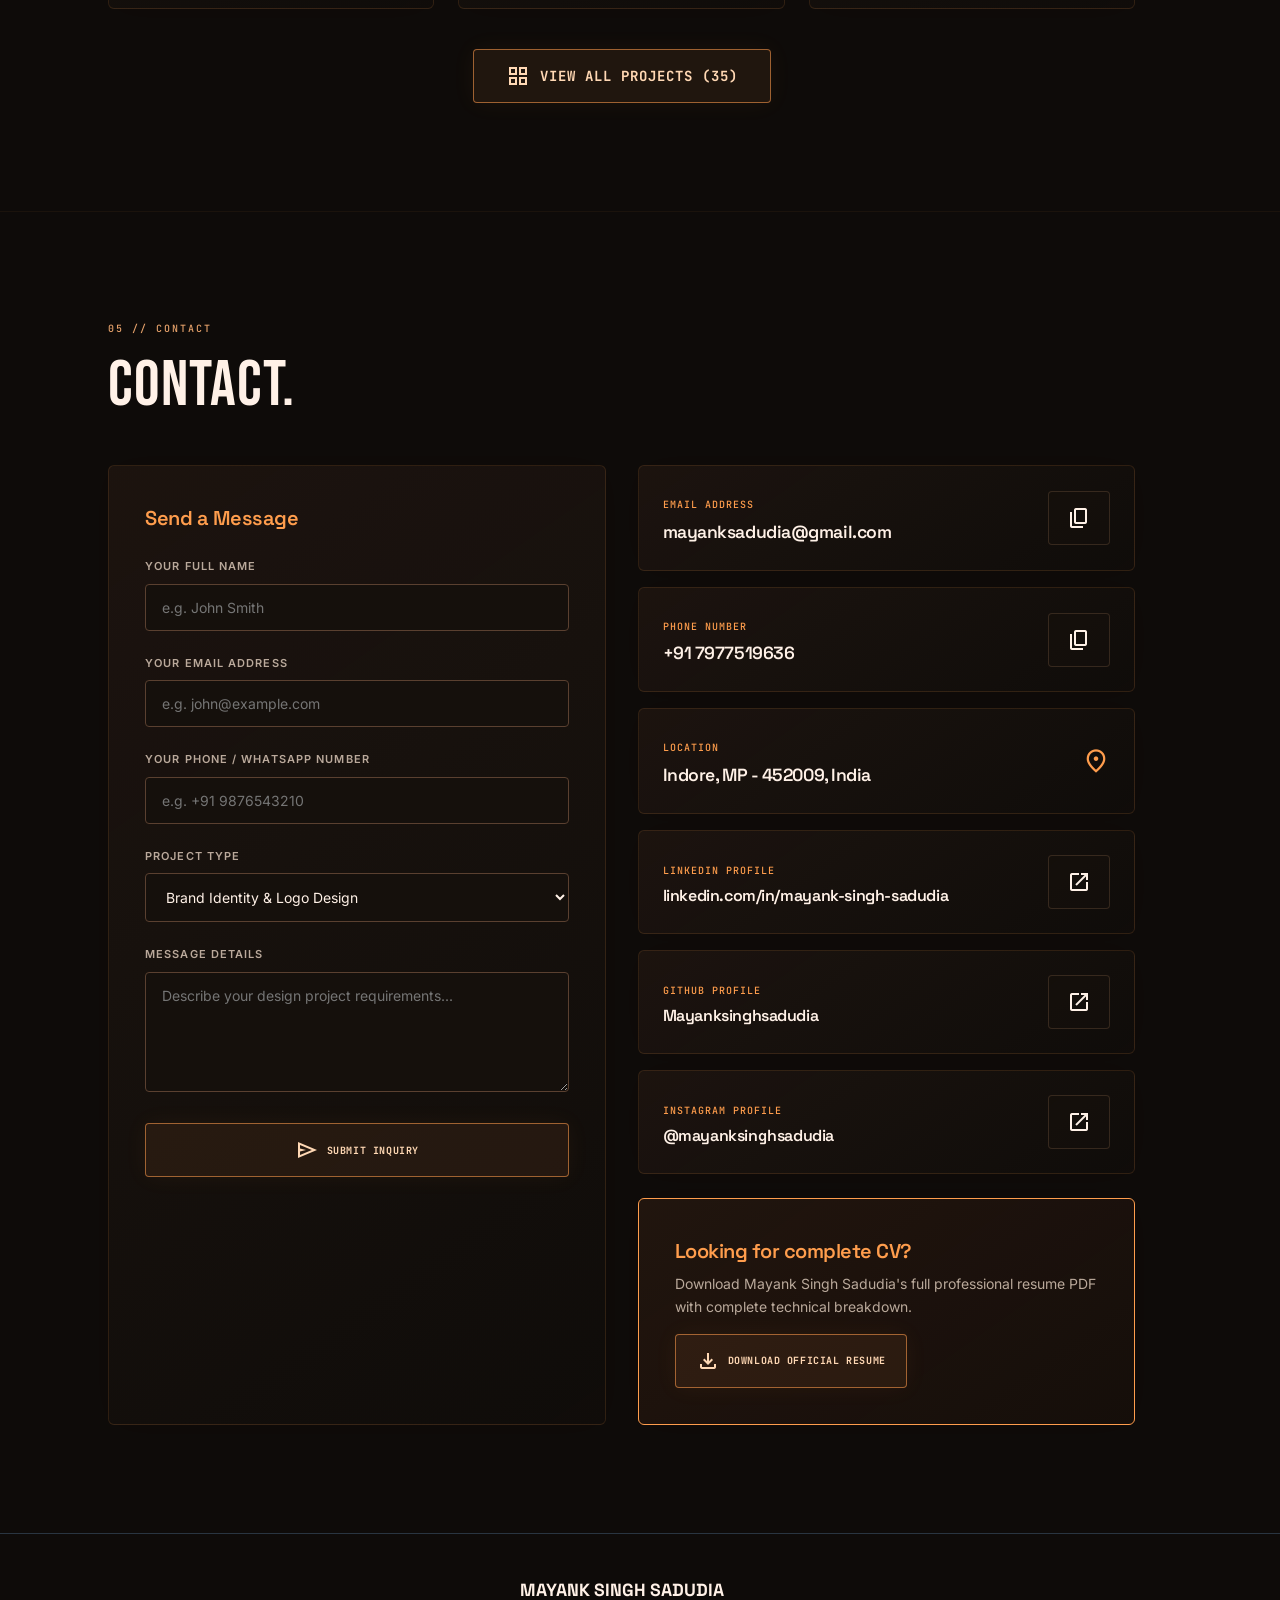
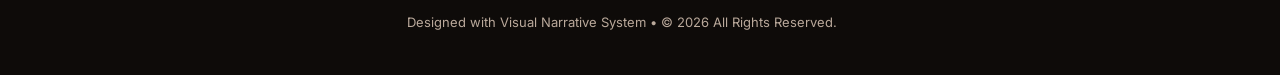
==== commit e1078f22: "feat(config): update site URLs and metadata to mayanksinghsadudiaportfolio repository" ====
--- a/index.html
+++ b/index.html
@@ -11,14 +11,14 @@
   <meta property="og:site_name" content="Mayank Singh Sadudia Portfolio" />
   <meta property="og:title" content="Mayank Singh Sadudia | Data Analyst &amp; Graphic Designer" />
   <meta property="og:description" content="Portfolio of Mayank Singh Sadudia featuring an interactive 3D presenter video, Data Analytics projects (Python, SQL, Power BI), and creative brand design." />
-  <meta property="og:url" content="https://mayanksinghsadudia.github.io/mayank-portfolio/" />
-  <meta property="og:image" content="https://mayanksinghsadudia.github.io/mayank-portfolio/assets/studio_pose_rest.jpg" />
+  <meta property="og:url" content="https://mayanksinghsadudia.github.io/mayanksinghsadudiaportfolio/" />
+  <meta property="og:image" content="https://mayanksinghsadudia.github.io/mayanksinghsadudiaportfolio/assets/studio_pose_rest.jpg" />
   <meta property="og:image:width" content="896" />
   <meta property="og:image:height" content="1200" />
   <meta name="twitter:card" content="summary_large_image" />
   <meta name="twitter:title" content="Mayank Singh Sadudia | Data Analyst &amp; Graphic Designer" />
   <meta name="twitter:description" content="Portfolio of Mayank Singh Sadudia featuring an interactive 3D presenter video, Data Analytics projects, and creative brand design." />
-  <meta name="twitter:image" content="https://mayanksinghsadudia.github.io/mayank-portfolio/assets/studio_pose_rest.jpg" />
+  <meta name="twitter:image" content="https://mayanksinghsadudia.github.io/mayanksinghsadudiaportfolio/assets/studio_pose_rest.jpg" />
   
   <!-- Google Fonts & Material Symbols -->
   <link rel="preconnect" href="https://fonts.googleapis.com" />
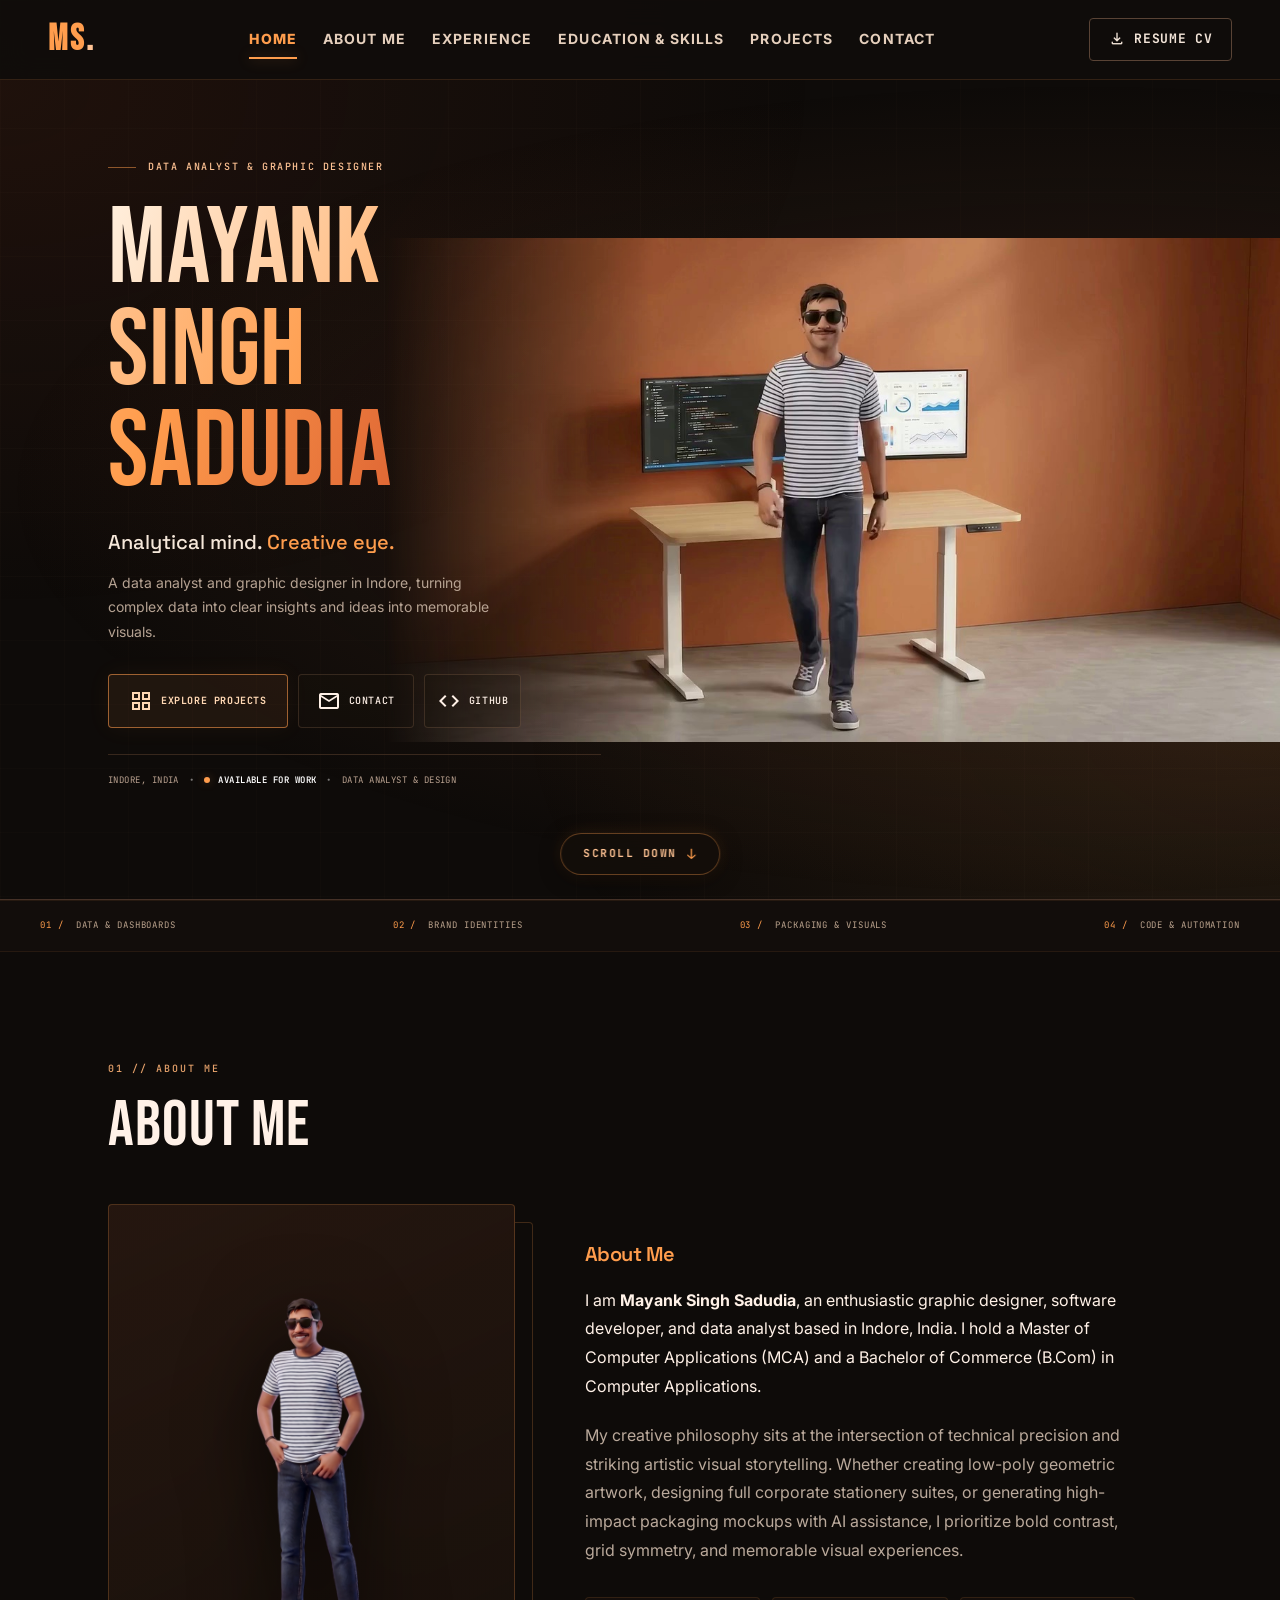
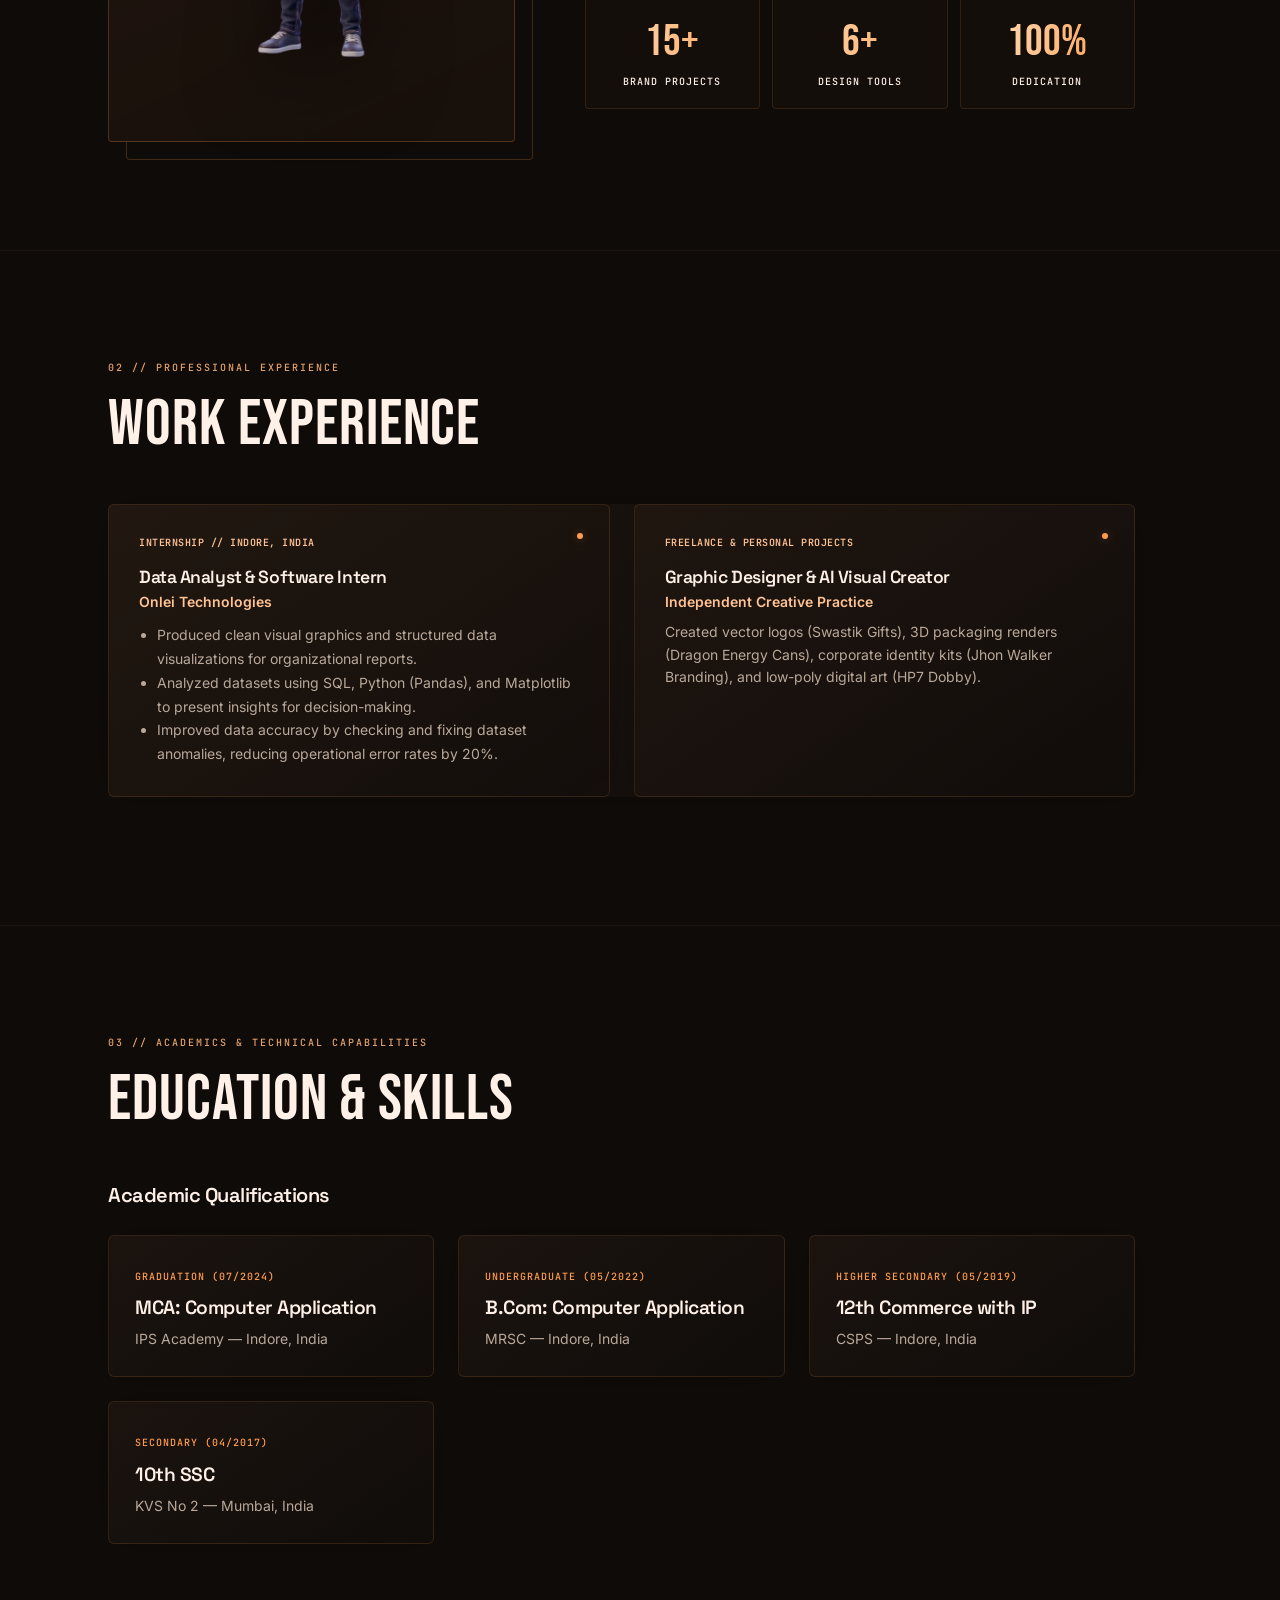
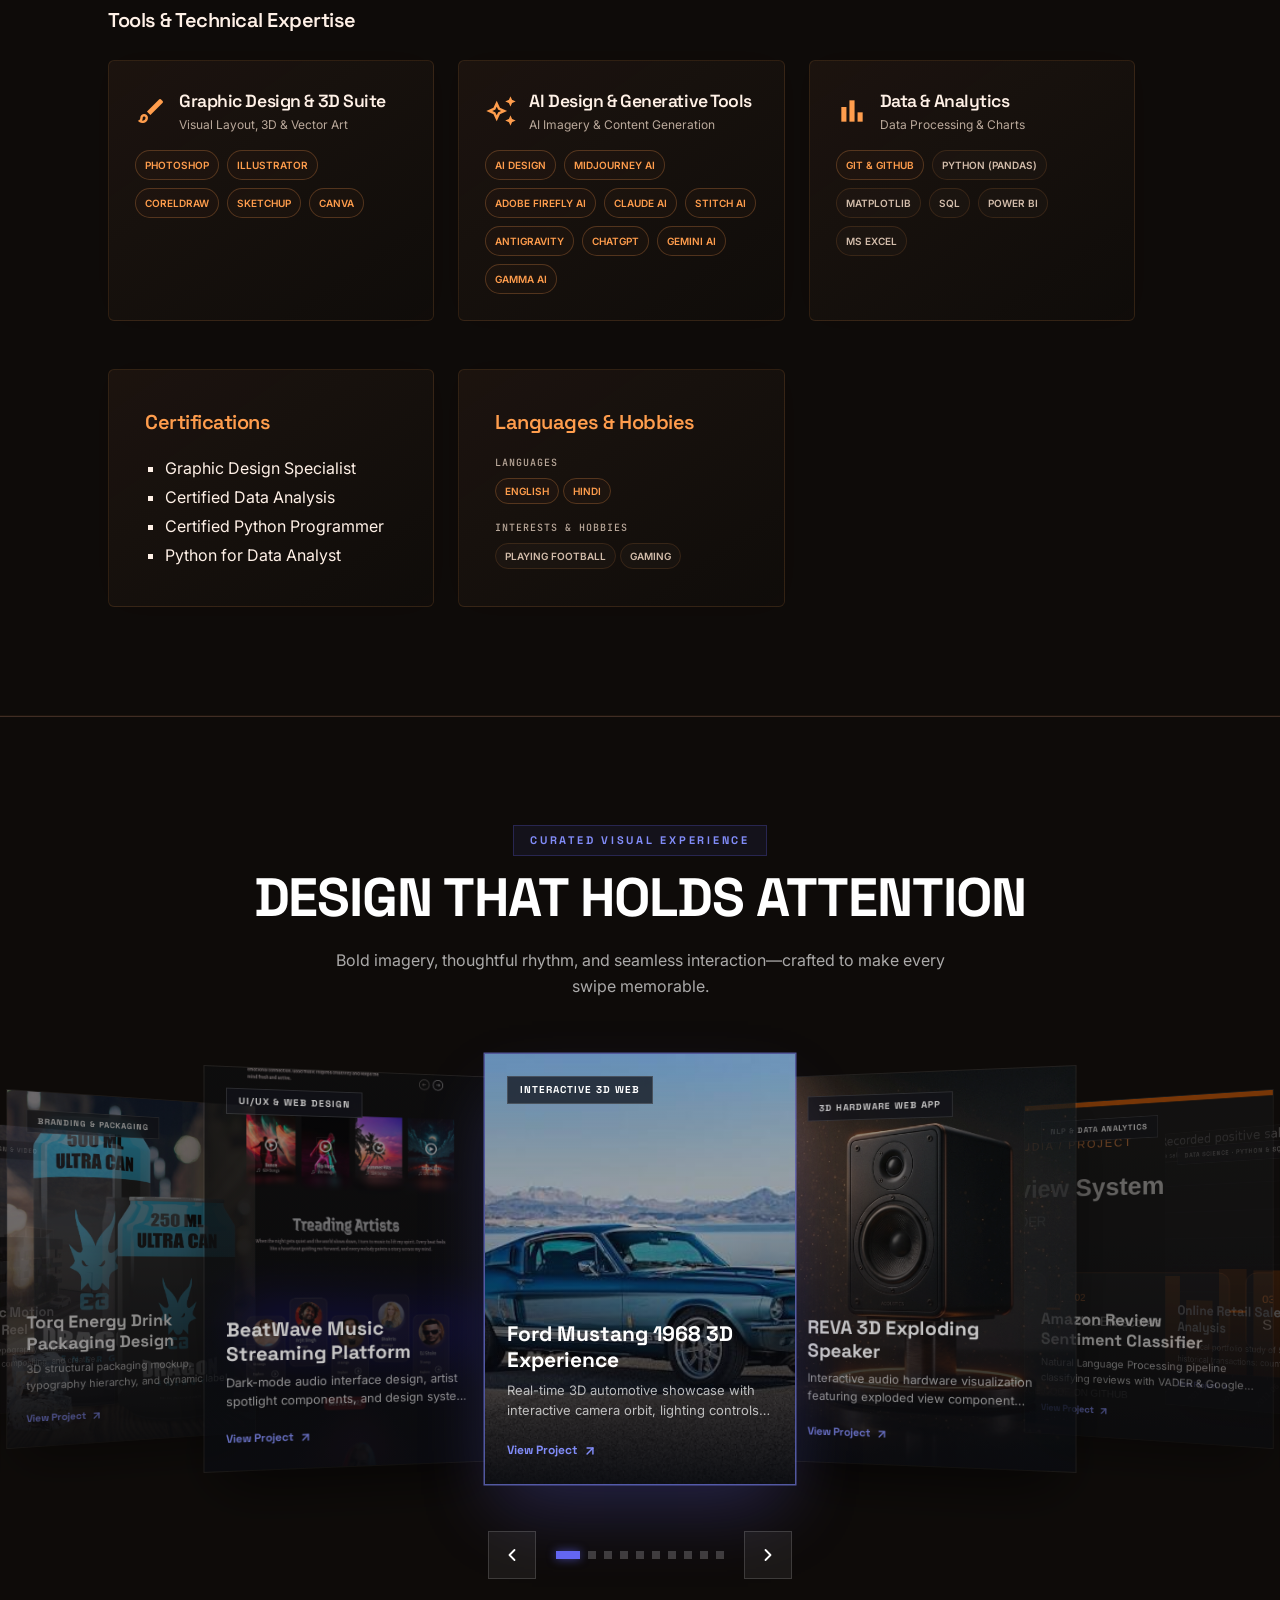
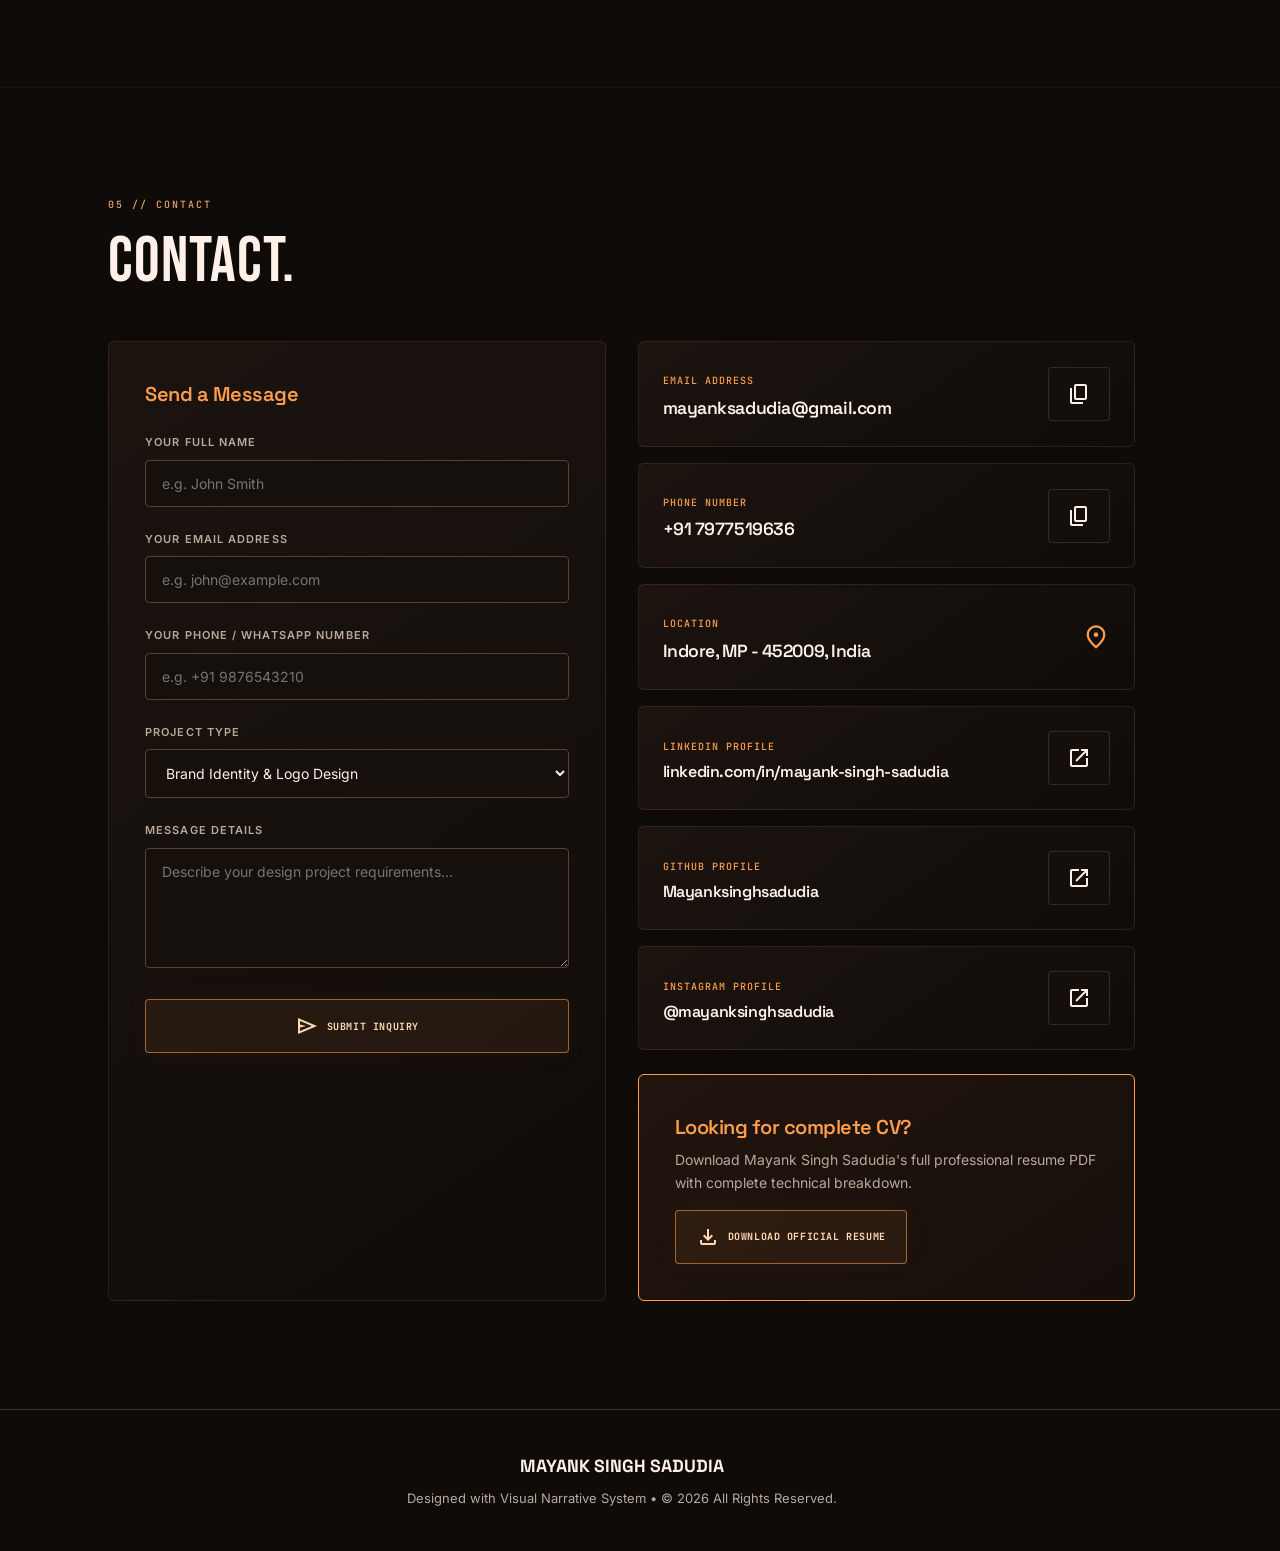
==== commit f354fbdf: "feat(projects): add 3D Curved Slider matching Dribbble shot 27605260 as exclusive projects showcase" ====
--- a/index.html
+++ b/index.html
@@ -32,6 +32,7 @@
   <link rel="stylesheet" href="home-intro.css?v=portfolio-clean-20261009" />
   <link rel="stylesheet" href="neon-studio.css?v=ember-20261009" />
   <link rel="stylesheet" href="portfolio-theme.css?v=reel-scroll-20261010" />
+  <link rel="stylesheet" href="curved-slider.css?v=dribbble-27605260-20261011" />
 </head>
 <body>
   <div class="scroll-progress" aria-hidden="true"></div>
@@ -359,686 +360,50 @@
       </div>
     </section>
 
-    <!-- 04 PROJECTS GALLERY SECTION (Split into Data Analyst & Graphic Design) -->
-    <section class="page-section" id="projects">
-      <div class="container">
+    <!-- 04 PROJECTS SECTION: 3D CURVED SLIDER (Inspired by Dribbble 27605260) -->
+    <section class="page-section curved-slider-section" id="projects">
+      <div class="curved-slider-container">
         
-        <div class="section-header">
-          <div>
-            <span class="text-label-caps text-accent">04 // FEATURED PROJECTS</span>
-            <h2 class="text-headline-lg font-headline" style="margin-top: 4px;">Projects.</h2>
-          </div>
-          <span class="section-num text-outlined">04</span>
-        </div>
-
-        <!-- Category Filters -->
-        <div class="filter-bar">
-          <button class="filter-btn active" data-filter="all">ALL PROJECTS (35)</button>
-          <button class="filter-btn" data-filter="analytics">DATA ANALYSIS</button>
-          <button class="filter-btn" data-filter="branding">BRANDING &amp; LOGOS</button>
-          <button class="filter-btn" data-filter="packaging">PACKAGING</button>
-          <button class="filter-btn" data-filter="digital-art">DIGITAL ART &amp; MATTE</button>
-          <button class="filter-btn" data-filter="uiux">UI/UX &amp; WEB</button>
-          <button class="filter-btn" data-filter="posters">POSTERS &amp; MEDIA</button>
-          <button class="filter-btn" data-filter="motion">MOTION &amp; VIDEO</button>
-        </div>
-
-        <!-- Projects Grid -->
-        <div class="projects-grid">
-          <!-- Card: Amazon Review Sentiment Analysis System -->
-          <div class="project-card" data-category="analytics" data-id="amazon-sentiment-analysis">
-            <div class="project-img-wrapper">
-              <img src="assets/user_projects/amazon-project.svg" alt="Amazon Review System project workflow" class="project-img" style="object-fit: cover; background: #121212;" />
-              <div class="project-overlay"></div>
-            </div>
-            <div class="project-card-content">
-              <span class="text-label-caps text-accent">NLP &amp; SENTIMENT ANALYSIS · PYTHON</span>
-              <h3 class="font-headline text-headline-md" style="margin-top: 4px;">Amazon Review System</h3>
-              <p style="color: var(--color-text-muted); font-size: 13px; margin-top: 6px;">
-                Classifies review text from Google Sheets as positive, neutral or negative with VADER, then explores the results with interactive charts.
-              </p>
-              <div class="project-meta" style="flex-wrap: wrap; gap: 12px;">
-                <a href="amazon-sentiment-analysis.html" target="_blank" rel="noopener noreferrer" style="color: var(--color-primary); text-decoration: none; font-weight: 600;">View Project</a>
-                <a href="https://github.com/Mayanksinghsadudia/amazon-review-system" target="_blank" rel="noopener noreferrer" style="color: var(--color-primary); text-decoration: none; font-weight: 600;">GitHub Source ↗</a>
-                <span style="font-size: 11px;">Python &amp; Streamlit &amp; VADER &amp; Google Sheets API</span>
-              </div>
-            </div>
-          </div>
-
-          <!-- Card: Customer Management System (CMS) -->
-          <div class="project-card" data-category="analytics" data-id="customer-management-system">
-            <div class="project-img-wrapper">
-              <img src="assets/user_projects/customer-project.svg" alt="Customer Management System project workflow" class="project-img" style="object-fit: cover; background: #121212;" />
-              <div class="project-overlay"></div>
-            </div>
-            <div class="project-card-content">
-              <span class="text-label-caps text-accent">BUSINESS REPORTING · PYTHON &amp; SQLITE</span>
-              <h3 class="font-headline text-headline-md" style="margin-top: 4px;">Customer Management System</h3>
-              <p style="color: var(--color-text-muted); font-size: 13px; margin-top: 6px;">
-                Stores customer profiles and orders in SQLite, with SQL summaries for total customers, orders and revenue, plus customer-level charts.
-              </p>
-              <div class="project-meta" style="flex-wrap: wrap; gap: 12px;">
-                <a href="cms-analysis.html" target="_blank" rel="noopener noreferrer" style="color: var(--color-primary); text-decoration: none; font-weight: 600;">View Project</a>
-                <a href="https://github.com/Mayanksinghsadudia/customer-management-system" target="_blank" rel="noopener noreferrer" style="color: var(--color-primary); text-decoration: none; font-weight: 600;">GitHub Source ↗</a>
-                <span style="font-size: 11px;">Python &amp; Streamlit &amp; SQLite &amp; Pandas</span>
-              </div>
-            </div>
-          </div>
-
-          <!-- Card: LifeCare Health System & Clinical Analytics -->
-          <div class="project-card" data-category="analytics" data-id="lifecare-health-system">
-            <div class="project-img-wrapper">
-              <img src="assets/user_projects/lifecare-project.svg" alt="Lifecare Health System project workflow" class="project-img" style="object-fit: cover; background: #121212;" />
-              <div class="project-overlay"></div>
-            </div>
-            <div class="project-card-content">
-              <span class="text-label-caps text-accent">HEALTHCARE DATABASE APP · FLASK &amp; SQLITE</span>
-              <h3 class="font-headline text-headline-md" style="margin-top: 4px;">Lifecare Health System</h3>
-              <p style="color: var(--color-text-muted); font-size: 13px; margin-top: 6px;">
-                An MCA academic prototype for patient and doctor registration, administrator approvals, appointment requests and profile management.
-              </p>
-              <div class="project-meta" style="flex-wrap: wrap; gap: 12px;">
-                <a href="lifecare-health-system.html" target="_blank" rel="noopener noreferrer" style="color: var(--color-primary); text-decoration: none; font-weight: 600;">View Project</a>
-                <a href="https://github.com/Mayanksinghsadudia/lifecare-health-system" target="_blank" rel="noopener noreferrer" style="color: var(--color-primary); text-decoration: none; font-weight: 600;">GitHub Source ↗</a>
-                <span style="font-size: 11px;">Python &amp; Flask &amp; SQLite &amp; HTML</span>
-              </div>
-            </div>
-          </div>
-
-
-          <!-- Data analyst portfolio case study -->
-          <div class="project-card" data-category="analytics" data-id="retail-sales-analysis">
-            <div class="project-img-wrapper">
-              <img src="retail-analysis-preview.png" alt="Chart from the Online Retail Sales Analysis project" class="project-img" style="object-fit: contain; background: #121212;" />
-              <div class="project-overlay"></div>
-            </div>
-            <div class="project-card-content">
-              <span class="text-label-caps text-accent">DATA ANALYSIS · PYTHON &amp; SQL</span>
-              <h3 class="font-headline text-headline-md" style="margin-top: 4px;">Online Retail Sales Analysis</h3>
-              <p style="color: var(--color-text-muted); font-size: 13px; margin-top: 6px;">
-                A portfolio study of 541,909 historical UCI invoice lines: data preparation, monthly sales, country mix, and repeat purchasing, with documented definitions and limitations.
-              </p>
-              <div class="project-meta" style="flex-wrap: wrap; gap: 12px;">
-                <a href="retail-analysis.html" target="_blank" rel="noopener noreferrer" style="color: var(--color-primary); text-decoration: none; font-weight: 600;">View Analysis</a>
-                <a href="https://github.com/Mayanksinghsadudia/retail-sales-analysis" target="_blank" rel="noopener noreferrer" style="color: var(--color-primary); text-decoration: none; font-weight: 600;">GitHub Source ↗</a>
-                <span style="font-size: 11px;">Python &amp; SQL &amp; Pandas</span>
-              </div>
-            </div>
-          </div> <!-- close .project-card -->
-
-          <!-- Card: REVA 3D Exploding Speaker Website -->
-          <div class="project-card" data-category="uiux" data-id="reva-3d-speaker">
-            <div class="project-img-wrapper">
-              <img src="assets/user_projects/reva_speaker.jpg" alt="REVA 3D Exploding Speaker Website" class="project-img" />
-              <div class="project-overlay"></div>
-            </div>
-            <div class="project-card-content">
-              <span class="text-label-caps text-accent">INTERACTIVE 3D WEB APPLICATION</span>
-              <h3 class="font-headline text-headline-md" style="margin-top: 4px;">3D Exploding Speaker Web Application</h3>
-              <p style="color: var(--color-text-muted); font-size: 13px; margin-top: 6px;">
-                Interactive 3D audio hardware showcase featuring exploded view component animation, dynamic woofer mechanics, and audio visualizer.
-              </p>
-              <div class="project-meta">
-                <a href="https://mayanksinghsadudia.github.io/reva-3d-speaker-website/" target="_blank" rel="noopener" style="color: var(--color-primary); text-decoration: none; font-weight: 600; display: inline-flex; align-items: center; gap: 4px;">
-                  <span class="material-symbols-outlined" style="font-size: 16px;">language</span> Visit Live Website
-                </a>
-                <span class="material-symbols-outlined" style="font-size: 18px; color: var(--color-primary);">arrow_forward</span>
-              </div>
-            </div>
-          </div>
-
-          <!-- Card: Ford Mustang Fastback (1968 Edition) -->
-          <div class="project-card" data-category="uiux" data-id="ford-mustang-1968">
-            <div class="project-img-wrapper">
-              <img src="assets/user_projects/ford_mustang_1968.jpg" alt="Ford Mustang Fastback 1968 Edition" class="project-img" />
-              <div class="project-overlay"></div>
-            </div>
-            <div class="project-card-content">
-              <span class="text-label-caps text-accent">3D AUTOMOTIVE UI/UX WEB APPLICATION</span>
-              <h3 class="font-headline text-headline-md" style="margin-top: 4px;">Ford Mustang Fastback (1968 Edition)</h3>
-              <p style="color: var(--color-text-muted); font-size: 13px; margin-top: 6px;">
-                High-precision 3D automotive web showcase and interactive model study of the iconic 1968 Ford Mustang Fastback muscle car.
-              </p>
-              <div class="project-meta">
-                <a href="https://mayanksinghsadudia.github.io/ford-mustang-1968-showcase/" target="_blank" rel="noopener" style="color: var(--color-primary); text-decoration: none; font-weight: 600; display: inline-flex; align-items: center; gap: 4px;">
-                  <span class="material-symbols-outlined" style="font-size: 16px;">language</span> Visit Live Website
-                </a>
-                <span class="material-symbols-outlined" style="font-size: 18px; color: var(--color-primary);">arrow_forward</span>
-              </div>
-            </div>
-          </div>
-          <!-- Card: Creative Artboard & UI Layout 1 -->
-          <div class="project-card" data-category="uiux" data-id="artboard-1">
-            <div class="project-img-wrapper">
-              <img src="assets/user_projects/artboard_1.jpg" alt="Creative Artboard & UI Layout 1" class="project-img" />
-              <div class="project-overlay"></div>
-            </div>
-            <div class="project-card-content">
-              <span class="text-label-caps text-accent">UI/UX & DASHBOARD</span>
-              <h3 class="font-headline text-headline-md" style="margin-top: 4px;">Creative Artboard & UI Layout 1</h3>
-              <p style="color: var(--color-text-muted); font-size: 13px; margin-top: 6px;">
-                High-resolution creative artboard layout for dashboard UI and interactive web templates.
-              </p>
-              <div class="project-meta">
-                <span>Photoshop & UI/UX</span>
-                <span class="material-symbols-outlined" style="font-size: 18px; color: var(--color-primary);">arrow_forward</span>
-              </div>
-            </div>
-          </div>
-          <!-- Card: Corporate Tri-Fold Brochure Mockup -->
-          <div class="project-card" data-category="branding" data-id="broucher-mockup">
-            <div class="project-img-wrapper">
-              <img src="assets/user_projects/broucher_mockup.jpg" alt="Corporate Tri-Fold Brochure Mockup" class="project-img" />
-              <div class="project-overlay"></div>
-            </div>
-            <div class="project-card-content">
-              <span class="text-label-caps text-accent">PRINT & EDITORIAL</span>
-              <h3 class="font-headline text-headline-md" style="margin-top: 4px;">Corporate Tri-Fold Brochure Mockup</h3>
-              <p style="color: var(--color-text-muted); font-size: 13px; margin-top: 6px;">
-                Tri-fold corporate brochure showcase presenting grid layouts, typography hierarchy, and corporate imagery.
-              </p>
-              <div class="project-meta">
-                <span>Photoshop & InDesign</span>
-                <span class="material-symbols-outlined" style="font-size: 18px; color: var(--color-primary);">arrow_forward</span>
-              </div>
-            </div>
-          </div>
-          <!-- Card: Black Edition Stationery Kit -->
-          <div class="project-card" data-category="branding" data-id="business-statinary-black">
-            <div class="project-img-wrapper">
-              <img src="assets/user_projects/business_statinary_black.jpg" alt="Black Edition Stationery Kit" class="project-img" />
-              <div class="project-overlay"></div>
-            </div>
-            <div class="project-card-content">
-              <span class="text-label-caps text-accent">PREMIUM DARK BRANDING</span>
-              <h3 class="font-headline text-headline-md" style="margin-top: 4px;">Black Edition Stationery Kit</h3>
-              <p style="color: var(--color-text-muted); font-size: 13px; margin-top: 6px;">
-                Luxury dark obsidian stationery collection featuring metallic foil accenting and grid symmetry.
-              </p>
-              <div class="project-meta">
-                <span>Photoshop Branding</span>
-                <span class="material-symbols-outlined" style="font-size: 18px; color: var(--color-primary);">arrow_forward</span>
-              </div>
-            </div>
-          </div>
-          <!-- Card: Corporate Brand Stationery Suite Mockup -->
-          <div class="project-card" data-category="branding" data-id="bussuness-statinary-mockup">
-            <div class="project-img-wrapper">
-              <img src="assets/user_projects/bussuness_statinary_mockup.jpg" alt="Corporate Brand Stationery Suite Mockup" class="project-img" />
-              <div class="project-overlay"></div>
-            </div>
-            <div class="project-card-content">
-              <span class="text-label-caps text-accent">BRAND IDENTITY & MOCKUP</span>
-              <h3 class="font-headline text-headline-md" style="margin-top: 4px;">Corporate Brand Stationery Suite Mockup</h3>
-              <p style="color: var(--color-text-muted); font-size: 13px; margin-top: 6px;">
-                Complete brand identity mockup suite including letterhead, notepad, envelope, and business cards.
-              </p>
-              <div class="project-meta">
-                <span>Photoshop & Illustrator</span>
-                <span class="material-symbols-outlined" style="font-size: 18px; color: var(--color-primary);">arrow_forward</span>
-              </div>
-            </div>
-          </div>
-          <!-- Card: Corporate Stationery Print Layout -->
-          <div class="project-card" data-category="branding" data-id="bussuness-statinary">
-            <div class="project-img-wrapper">
-              <img src="assets/user_projects/bussuness_statinary.jpg" alt="Corporate Stationery Print Layout" class="project-img" />
-              <div class="project-overlay"></div>
-            </div>
-            <div class="project-card-content">
-              <span class="text-label-caps text-accent">BRAND IDENTITY PRINT</span>
-              <h3 class="font-headline text-headline-md" style="margin-top: 4px;">Corporate Stationery Print Layout</h3>
-              <p style="color: var(--color-text-muted); font-size: 13px; margin-top: 6px;">
-                Clean print design layout for corporate letterheads, branded envelopes, and office stationery.
-              </p>
-              <div class="project-meta">
-                <span>Illustrator & Print</span>
-                <span class="material-symbols-outlined" style="font-size: 18px; color: var(--color-primary);">arrow_forward</span>
-              </div>
-            </div>
-          </div>
-          <!-- Card: HP7 Dobby Low-Poly Vector Art -->
-          <div class="project-card" data-category="digital-art" data-id="dobby-poly-art">
-            <div class="project-img-wrapper">
-              <img src="assets/user_projects/dobby_poly_art.jpg" alt="HP7 Dobby Low-Poly Vector Art" class="project-img" />
-              <div class="project-overlay"></div>
-            </div>
-            <div class="project-card-content">
-              <span class="text-label-caps text-accent">GEOMETRIC POLYGON ART</span>
-              <h3 class="font-headline text-headline-md" style="margin-top: 4px;">HP7 Dobby Low-Poly Vector Art</h3>
-              <p style="color: var(--color-text-muted); font-size: 13px; margin-top: 6px;">
-                Detailed geometric low-poly vector portrait study of Dobby with dramatic high-contrast illumination.
-              </p>
-              <div class="project-meta">
-                <span>Photoshop & Vector Art</span>
-                <span class="material-symbols-outlined" style="font-size: 18px; color: var(--color-primary);">arrow_forward</span>
-              </div>
-            </div>
-          </div>
-          <!-- Card: Dragon Energy Beverage 3D Render -->
-          <div class="project-card project-card-extra" data-category="packaging" data-id="energy-drink-mockup">
-            <div class="project-img-wrapper">
-              <img src="assets/user_projects/energy_drink_mockup.jpg" alt="Dragon Energy Beverage 3D Render" class="project-img" />
-              <div class="project-overlay"></div>
-            </div>
-            <div class="project-card-content">
-              <span class="text-label-caps text-accent">3D BEVERAGE PACKAGING</span>
-              <h3 class="font-headline text-headline-md" style="margin-top: 4px;">Dragon Energy Beverage 3D Render</h3>
-              <p style="color: var(--color-text-muted); font-size: 13px; margin-top: 6px;">
-                500 ML & 250 ML matte black aluminum energy drink can packaging with vibrant dragon graphics.
-              </p>
-              <div class="project-meta">
-                <span>3D Render & Photoshop</span>
-                <span class="material-symbols-outlined" style="font-size: 18px; color: var(--color-primary);">arrow_forward</span>
-              </div>
-            </div>
-          </div>
-          <!-- Card: Armed Forces Flag Day Commemorative Poster -->
-          <div class="project-card project-card-extra" data-category="posters" data-id="flag-day-poster">
-            <div class="project-img-wrapper">
-              <img src="assets/user_projects/flag_day_15-01.jpg" alt="Armed Forces Flag Day Commemorative Poster" class="project-img" />
-              <div class="project-overlay"></div>
-            </div>
-            <div class="project-card-content">
-              <span class="text-label-caps text-accent">PATRIOTIC COMMEMORATIVE POSTER</span>
-              <h3 class="font-headline text-headline-md" style="margin-top: 4px;">Armed Forces Flag Day Commemorative Poster</h3>
-              <p style="color: var(--color-text-muted); font-size: 13px; margin-top: 6px;">
-                Patriotic commemorative poster honoring Indian Armed Forces with bold typography and national flag accents.
-              </p>
-              <div class="project-meta">
-                <span>Photoshop & Vector</span>
-                <span class="material-symbols-outlined" style="font-size: 18px; color: var(--color-primary);">arrow_forward</span>
-              </div>
-            </div>
-          </div>
-          <!-- Card: Luxury Event Invitation Card Design -->
-          <div class="project-card project-card-extra" data-category="posters" data-id="invitation-card">
-            <div class="project-img-wrapper">
-              <img src="assets/user_projects/invitataion_card_.jpg" alt="Luxury Event Invitation Card Design" class="project-img" />
-              <div class="project-overlay"></div>
-            </div>
-            <div class="project-card-content">
-              <span class="text-label-caps text-accent">EVENT & STATIONERY ART</span>
-              <h3 class="font-headline text-headline-md" style="margin-top: 4px;">Luxury Event Invitation Card Design</h3>
-              <p style="color: var(--color-text-muted); font-size: 13px; margin-top: 6px;">
-                Elegant floral border invitation card design crafted with ornate golden accents and classic calligraphy.
-              </p>
-              <div class="project-meta">
-                <span>Photoshop Print Design</span>
-                <span class="material-symbols-outlined" style="font-size: 18px; color: var(--color-primary);">arrow_forward</span>
-              </div>
-            </div>
-          </div>
-          <!-- Card: Brand Logo Mark Design #1 -->
-          <div class="project-card project-card-extra" data-category="branding" data-id="logo-1">
-            <div class="project-img-wrapper">
-              <img src="assets/user_projects/log0_1.jpg" alt="Brand Logo Mark Design #1" class="project-img" />
-              <div class="project-overlay"></div>
-            </div>
-            <div class="project-card-content">
-              <span class="text-label-caps text-accent">VECTOR LOGO SUITE</span>
-              <h3 class="font-headline text-headline-md" style="margin-top: 4px;">Brand Logo Mark Design #1</h3>
-              <p style="color: var(--color-text-muted); font-size: 13px; margin-top: 6px;">
-                Geometric logo mark explorations across multiple color variations and brand guidelines.
-              </p>
-              <div class="project-meta">
-                <span>Adobe Illustrator</span>
-                <span class="material-symbols-outlined" style="font-size: 18px; color: var(--color-primary);">arrow_forward</span>
-              </div>
-            </div>
-          </div>
-          <!-- Card: Minimalist Emblem Mark #3 -->
-          <div class="project-card project-card-extra" data-category="branding" data-id="logo-3">
-            <div class="project-img-wrapper">
-              <img src="assets/user_projects/logo_3.jpg" alt="Minimalist Emblem Mark #3" class="project-img" />
-              <div class="project-overlay"></div>
-            </div>
-            <div class="project-card-content">
-              <span class="text-label-caps text-accent">VECTOR LOGO SUITE</span>
-              <h3 class="font-headline text-headline-md" style="margin-top: 4px;">Minimalist Emblem Mark #3</h3>
-              <p style="color: var(--color-text-muted); font-size: 13px; margin-top: 6px;">
-                High-impact visual monogram mark designed for modern tech and design agencies.
-              </p>
-              <div class="project-meta">
-                <span>Adobe Illustrator</span>
-                <span class="material-symbols-outlined" style="font-size: 18px; color: var(--color-primary);">arrow_forward</span>
-              </div>
-            </div>
-          </div>
-          <!-- Card: Geometric Brand Symbol #4 -->
-          <div class="project-card project-card-extra" data-category="branding" data-id="logo-4">
-            <div class="project-img-wrapper">
-              <img src="assets/user_projects/logo_4.jpg" alt="Geometric Brand Symbol #4" class="project-img" />
-              <div class="project-overlay"></div>
-            </div>
-            <div class="project-card-content">
-              <span class="text-label-caps text-accent">VECTOR LOGO SUITE</span>
-              <h3 class="font-headline text-headline-md" style="margin-top: 4px;">Geometric Brand Symbol #4</h3>
-              <p style="color: var(--color-text-muted); font-size: 13px; margin-top: 6px;">
-                Symmetrical vector brand mark engineered for digital app icons and print stationery.
-              </p>
-              <div class="project-meta">
-                <span>Adobe Illustrator</span>
-                <span class="material-symbols-outlined" style="font-size: 18px; color: var(--color-primary);">arrow_forward</span>
-              </div>
-            </div>
-          </div>
-          <!-- Card: Abstract Creative Mark #5 -->
-          <div class="project-card project-card-extra" data-category="branding" data-id="logo-5">
-            <div class="project-img-wrapper">
-              <img src="assets/user_projects/logo_5.jpg" alt="Abstract Creative Mark #5" class="project-img" />
-              <div class="project-overlay"></div>
-            </div>
-            <div class="project-card-content">
-              <span class="text-label-caps text-accent">VECTOR LOGO SUITE</span>
-              <h3 class="font-headline text-headline-md" style="margin-top: 4px;">Abstract Creative Mark #5</h3>
-              <p style="color: var(--color-text-muted); font-size: 13px; margin-top: 6px;">
-                Modern dynamic abstract icon designed for creative agencies and tech startups.
-              </p>
-              <div class="project-meta">
-                <span>Adobe Illustrator</span>
-                <span class="material-symbols-outlined" style="font-size: 18px; color: var(--color-primary);">arrow_forward</span>
-              </div>
-            </div>
-          </div>
-          <!-- Card: Vector Logo Emblem #2 -->
-          <div class="project-card project-card-extra" data-category="branding" data-id="logo-2">
-            <div class="project-img-wrapper">
-              <img src="assets/user_projects/logo2.jpg" alt="Vector Logo Emblem #2" class="project-img" />
-              <div class="project-overlay"></div>
-            </div>
-            <div class="project-card-content">
-              <span class="text-label-caps text-accent">VECTOR LOGO SUITE</span>
-              <h3 class="font-headline text-headline-md" style="margin-top: 4px;">Vector Logo Emblem #2</h3>
-              <p style="color: var(--color-text-muted); font-size: 13px; margin-top: 6px;">
-                Clean minimalist corporate logo design with geometric grid symmetry.
-              </p>
-              <div class="project-meta">
-                <span>Adobe Illustrator</span>
-                <span class="material-symbols-outlined" style="font-size: 18px; color: var(--color-primary);">arrow_forward</span>
-              </div>
-            </div>
-          </div>
-          <!-- Card: Surreal Photo Manipulation Artwork -->
-          <div class="project-card project-card-extra" data-category="digital-art" data-id="manplution">
-            <div class="project-img-wrapper">
-              <img src="assets/user_projects/manplution.jpg" alt="Surreal Photo Manipulation Artwork" class="project-img" />
-              <div class="project-overlay"></div>
-            </div>
-            <div class="project-card-content">
-              <span class="text-label-caps text-accent">COMPOSITING & DIGITAL ART</span>
-              <h3 class="font-headline text-headline-md" style="margin-top: 4px;">Surreal Photo Manipulation Artwork</h3>
-              <p style="color: var(--color-text-muted); font-size: 13px; margin-top: 6px;">
-                Surreal digital composition blending multiple photographic elements, dramatic color grading, and lighting FX.
-              </p>
-              <div class="project-meta">
-                <span>Photoshop Compositing</span>
-                <span class="material-symbols-outlined" style="font-size: 18px; color: var(--color-primary);">arrow_forward</span>
-              </div>
-            </div>
-          </div>
-          <!-- Card: Fantasy World Matte Painting -->
-          <div class="project-card project-card-extra" data-category="digital-art" data-id="mate-painting-2">
-            <div class="project-img-wrapper">
-              <img src="assets/user_projects/mate_painting_2.jpg" alt="Fantasy World Matte Painting" class="project-img" />
-              <div class="project-overlay"></div>
-            </div>
-            <div class="project-card-content">
-              <span class="text-label-caps text-accent">CONCEPT ART & ENVIRONMENT</span>
-              <h3 class="font-headline text-headline-md" style="margin-top: 4px;">Fantasy World Matte Painting</h3>
-              <p style="color: var(--color-text-muted); font-size: 13px; margin-top: 6px;">
-                Surreal environmental concept art depicting mystical architecture and dramatic natural lighting.
-              </p>
-              <div class="project-meta">
-                <span>Photoshop Digital Painting</span>
-                <span class="material-symbols-outlined" style="font-size: 18px; color: var(--color-primary);">arrow_forward</span>
-              </div>
-            </div>
-          </div>
-          <!-- Card: Cinematic Environment Matte Painting -->
-          <div class="project-card project-card-extra" data-category="digital-art" data-id="matte-painting">
-            <div class="project-img-wrapper">
-              <img src="assets/user_projects/matte_painting.jpg" alt="Cinematic Environment Matte Painting" class="project-img" />
-              <div class="project-overlay"></div>
-            </div>
-            <div class="project-card-content">
-              <span class="text-label-caps text-accent">CONCEPT ART & ENVIRONMENT</span>
-              <h3 class="font-headline text-headline-md" style="margin-top: 4px;">Cinematic Environment Matte Painting</h3>
-              <p style="color: var(--color-text-muted); font-size: 13px; margin-top: 6px;">
-                Atmospheric digital landscape matte painting created with multi-layered photo bashing and digital painting.
-              </p>
-              <div class="project-meta">
-                <span>Photoshop Matte Painting</span>
-                <span class="material-symbols-outlined" style="font-size: 18px; color: var(--color-primary);">arrow_forward</span>
-              </div>
-            </div>
-          </div>
-          <!-- Card: Pure Dairy Packaging Suite Mockup -->
-          <div class="project-card project-card-extra" data-category="packaging" data-id="milk-mockup">
-            <div class="project-img-wrapper">
-              <img src="assets/user_projects/milk_mockup.jpg" alt="Pure Dairy Packaging Suite Mockup" class="project-img" />
-              <div class="project-overlay"></div>
-            </div>
-            <div class="project-card-content">
-              <span class="text-label-caps text-accent">PRODUCT CARTON & BOTTLE</span>
-              <h3 class="font-headline text-headline-md" style="margin-top: 4px;">Pure Dairy Packaging Suite Mockup</h3>
-              <p style="color: var(--color-text-muted); font-size: 13px; margin-top: 6px;">
-                Organic milk bottle and box package mockup with clean minimalist typography and cow motif.
-              </p>
-              <div class="project-meta">
-                <span>Photoshop Packaging</span>
-                <span class="material-symbols-outlined" style="font-size: 18px; color: var(--color-primary);">arrow_forward</span>
-              </div>
-            </div>
-          </div>
-          <!-- Card: Retail Display Box Package Mockup -->
-          <div class="project-card project-card-extra" data-category="packaging" data-id="mockup-package-desgin">
-            <div class="project-img-wrapper">
-              <img src="assets/user_projects/mockup_package_desgin.jpg" alt="Retail Display Box Package Mockup" class="project-img" />
-              <div class="project-overlay"></div>
-            </div>
-            <div class="project-card-content">
-              <span class="text-label-caps text-accent">COMMERCIAL PACKAGING</span>
-              <h3 class="font-headline text-headline-md" style="margin-top: 4px;">Retail Display Box Package Mockup</h3>
-              <p style="color: var(--color-text-muted); font-size: 13px; margin-top: 6px;">
-                3D retail box display mockup highlighting structural folds, embossing, and product branding.
-              </p>
-              <div class="project-meta">
-                <span>Photoshop 3D Mockup</span>
-                <span class="material-symbols-outlined" style="font-size: 18px; color: var(--color-primary);">arrow_forward</span>
-              </div>
-            </div>
-          </div>
-          <!-- Card: Music Streaming Web UI Landing Page -->
-          <div class="project-card project-card-extra" data-category="uiux" data-id="music-website-landing-page">
-            <div class="project-img-wrapper">
-              <img src="assets/user_projects/music_website_landing_page.jpg" alt="Music Streaming Web UI Landing Page" class="project-img" />
-              <div class="project-overlay"></div>
-            </div>
-            <div class="project-card-content">
-              <span class="text-label-caps text-accent">DARK MODE WEB DESIGN</span>
-              <h3 class="font-headline text-headline-md" style="margin-top: 4px;">Music Streaming Web UI Landing Page</h3>
-              <p style="color: var(--color-text-muted); font-size: 13px; margin-top: 6px;">
-                Modern dark mode web landing page for music discovery, featuring hero player visuals and glassmorphism elements.
-              </p>
-              <div class="project-meta">
-                <span>UI/UX & Photoshop</span>
-                <span class="material-symbols-outlined" style="font-size: 18px; color: var(--color-primary);">arrow_forward</span>
-              </div>
-            </div>
-          </div>
-          <!-- Card: Luxury Box & Pouch Packaging Design -->
-          <div class="project-card project-card-extra" data-category="packaging" data-id="package-desgin-1">
-            <div class="project-img-wrapper">
-              <img src="assets/user_projects/package_desgin_1.jpg" alt="Luxury Box & Pouch Packaging Design" class="project-img" />
-              <div class="project-overlay"></div>
-            </div>
-            <div class="project-card-content">
-              <span class="text-label-caps text-accent">RETAIL PRODUCT PACKAGING</span>
-              <h3 class="font-headline text-headline-md" style="margin-top: 4px;">Luxury Box & Pouch Packaging Design</h3>
-              <p style="color: var(--color-text-muted); font-size: 13px; margin-top: 6px;">
-                Premium product box and foil pouch packaging design rendered with realistic lighting.
-              </p>
-              <div class="project-meta">
-                <span>Illustrator & Photoshop</span>
-                <span class="material-symbols-outlined" style="font-size: 18px; color: var(--color-primary);">arrow_forward</span>
-              </div>
-            </div>
-          </div>
-          <!-- Card: High-Impact Advertising Poster Design -->
-          <div class="project-card project-card-extra" data-category="posters" data-id="poster-2-01">
-            <div class="project-img-wrapper">
-              <img src="assets/user_projects/poster_2-01.jpg" alt="High-Impact Advertising Poster Design" class="project-img" />
-              <div class="project-overlay"></div>
-            </div>
-            <div class="project-card-content">
-              <span class="text-label-caps text-accent">ADVERTISING & PROMOTIONAL POSTER</span>
-              <h3 class="font-headline text-headline-md" style="margin-top: 4px;">High-Impact Advertising Poster Design</h3>
-              <p style="color: var(--color-text-muted); font-size: 13px; margin-top: 6px;">
-                Bold advertising poster layout engineered for maximum visual contrast and instant audience engagement.
-              </p>
-              <div class="project-meta">
-                <span>Photoshop & Illustrator</span>
-                <span class="material-symbols-outlined" style="font-size: 18px; color: var(--color-primary);">arrow_forward</span>
-              </div>
-            </div>
-          </div>
-          <!-- Card: Vector Digital Portrait Study -->
-          <div class="project-card project-card-extra" data-category="digital-art" data-id="potrait-01">
-            <div class="project-img-wrapper">
-              <img src="assets/user_projects/potrait-01.jpg" alt="Vector Digital Portrait Study" class="project-img" />
-              <div class="project-overlay"></div>
-            </div>
-            <div class="project-card-content">
-              <span class="text-label-caps text-accent">DIGITAL ILLUSTRATION</span>
-              <h3 class="font-headline text-headline-md" style="margin-top: 4px;">Vector Digital Portrait Study</h3>
-              <p style="color: var(--color-text-muted); font-size: 13px; margin-top: 6px;">
-                Hand-crafted vector digital portrait emphasizing contour shading, skin highlights, and hair texturing.
-              </p>
-              <div class="project-meta">
-                <span>Illustrator & Photoshop</span>
-                <span class="material-symbols-outlined" style="font-size: 18px; color: var(--color-primary);">arrow_forward</span>
-              </div>
-            </div>
-          </div>
-          <!-- Card: Raksha Bandhan Cultural Festival Poster -->
-          <div class="project-card project-card-extra" data-category="posters" data-id="raksha-bandhan">
-            <div class="project-img-wrapper">
-              <img src="assets/user_projects/raksha_bandhan.jpg" alt="Raksha Bandhan Cultural Festival Poster" class="project-img" />
-              <div class="project-overlay"></div>
-            </div>
-            <div class="project-card-content">
-              <span class="text-label-caps text-accent">FESTIVE SOCIAL MEDIA ART</span>
-              <h3 class="font-headline text-headline-md" style="margin-top: 4px;">Raksha Bandhan Cultural Festival Poster</h3>
-              <p style="color: var(--color-text-muted); font-size: 13px; margin-top: 6px;">
-                Vibrant Indian cultural festival banner celebrating traditional Rakhi ties with ornate vector graphics.
-              </p>
-              <div class="project-meta">
-                <span>Illustrator Festival Art</span>
-                <span class="material-symbols-outlined" style="font-size: 18px; color: var(--color-primary);">arrow_forward</span>
-              </div>
-            </div>
-          </div>
-          <!-- Card: Screen Composition & UI Showcase -->
-          <div class="project-card project-card-extra" data-category="uiux" data-id="sc-png">
-            <div class="project-img-wrapper">
-              <img src="assets/user_projects/sc.png" alt="Screen Composition & UI Showcase" class="project-img" />
-              <div class="project-overlay"></div>
-            </div>
-            <div class="project-card-content">
-              <span class="text-label-caps text-accent">UI/UX & COMPOSITING</span>
-              <h3 class="font-headline text-headline-md" style="margin-top: 4px;">Screen Composition & UI Showcase</h3>
-              <p style="color: var(--color-text-muted); font-size: 13px; margin-top: 6px;">
-                Screen composition showcase demonstrating user interface layout, typography, and visual hierarchy.
-              </p>
-              <div class="project-meta">
-                <span>UI/UX & Photoshop</span>
-                <span class="material-symbols-outlined" style="font-size: 18px; color: var(--color-primary);">arrow_forward</span>
-              </div>
-            </div>
-          </div>
-          <!-- Card: Minimalist Visiting Card Mockup -->
-          <div class="project-card project-card-extra" data-category="branding" data-id="visting-card-mockup">
-            <div class="project-img-wrapper">
-              <img src="assets/user_projects/visting_card_mockup.jpg" alt="Minimalist Visiting Card Mockup" class="project-img" />
-              <div class="project-overlay"></div>
-            </div>
-            <div class="project-card-content">
-              <span class="text-label-caps text-accent">CORPORATE CARD MOCKUP</span>
-              <h3 class="font-headline text-headline-md" style="margin-top: 4px;">Minimalist Visiting Card Mockup</h3>
-              <p style="color: var(--color-text-muted); font-size: 13px; margin-top: 6px;">
-                Dual-sided clean business card layout with rounded edges and tactile paper texture rendering.
-              </p>
-              <div class="project-meta">
-                <span>Illustrator & Photoshop</span>
-                <span class="material-symbols-outlined" style="font-size: 18px; color: var(--color-primary);">arrow_forward</span>
-              </div>
-            </div>
-          </div>
-          <!-- Card: Motion Design Video Reel 1 -->
-          <div class="project-card project-card-extra" data-category="motion" data-id="video-1">
-            <div class="project-img-wrapper" style="background: #000; position: relative;">
-              <video src="assets/user_projects/video1.mp4" poster="assets/user_projects/video1_poster.jpg" controls autoplay loop muted playsinline preload="auto" style="width:100%; height:100%; object-fit:cover;"></video>
-            </div>
-            <div class="project-card-content">
-              <span class="text-label-caps text-accent">MOTION GRAPHICS & VIDEO</span>
-              <h3 class="font-headline text-headline-md" style="margin-top: 4px;">Motion Design Video Reel 1</h3>
-              <p style="color: var(--color-text-muted); font-size: 13px; margin-top: 6px;">
-                Dynamic motion graphics video showcase displaying animated visual effects, transitions, and motion editing.
-              </p>
-              <div class="project-meta">
-                <span>After Effects & Premiere</span>
-                <span class="material-symbols-outlined" style="font-size: 18px; color: var(--color-primary);">play_circle</span>
-              </div>
-            </div>
-          </div>
-          <!-- Card: Motion Graphics Reel 2 -->
-          <div class="project-card project-card-extra" data-category="motion" data-id="video-2">
-            <div class="project-img-wrapper" style="background: #000; position: relative;">
-              <video src="assets/user_projects/video2.mp4" poster="assets/user_projects/video2_poster.jpg" controls autoplay loop muted playsinline preload="auto" style="width:100%; height:100%; object-fit:cover;"></video>
-            </div>
-            <div class="project-card-content">
-              <span class="text-label-caps text-accent">MOTION GRAPHICS & VIDEO</span>
-              <h3 class="font-headline text-headline-md" style="margin-top: 4px;">Motion Graphics Reel 2</h3>
-              <p style="color: var(--color-text-muted); font-size: 13px; margin-top: 6px;">
-                High-energy motion graphic reel presenting typography animation, visual compositing, and creative transitions.
-              </p>
-              <div class="project-meta">
-                <span>After Effects & Video FX</span>
-                <span class="material-symbols-outlined" style="font-size: 18px; color: var(--color-primary);">play_circle</span>
-              </div>
-            </div>
-          </div>
-          <!-- Card: Web Template Specification (PDF) -->
-          <div class="project-card project-card-extra" data-category="uiux" data-id="web-template-pdf">
-            <div class="project-img-wrapper">
-              <img src="assets/user_projects/sc.png" alt="Web Template Specification (PDF)" class="project-img" />
-              <div class="project-overlay"></div>
-            </div>
-            <div class="project-card-content">
-              <span class="text-label-caps text-accent">WEB DESIGN DOCUMENTATION</span>
-              <h3 class="font-headline text-headline-md" style="margin-top: 4px;">Web Template Specification (PDF)</h3>
-              <p style="color: var(--color-text-muted); font-size: 13px; margin-top: 6px;">
-                Comprehensive web template design specification document containing full website wireframes and component layouts.
-              </p>
-              <div class="project-meta">
-                <a href="assets/user_projects/web_template.pdf" target="_blank" style="color: var(--color-primary); text-decoration: none; font-weight: 600;">Download PDF Document</a>
-                <span class="material-symbols-outlined" style="font-size: 18px; color: var(--color-primary);">description</span>
-              </div>
-            </div>
-          </div> <!-- close last .project-card -->
-
-        </div> <!-- close .projects-grid -->
-
-        <!-- View All Projects Button -->
-        <div style="text-align: center; margin-top: 40px;" id="view-all-container">
-          <button id="view-all-projects-btn" class="btn-primary" style="padding: 14px 32px; font-size: 14px; letter-spacing: 1px; cursor: pointer; display: inline-flex; align-items: center; gap: 10px;">
-            <span class="material-symbols-outlined">grid_view</span>
-            View All Projects (35)
+        <!-- Header matching Dribbble shot 27605260 -->
+        <div class="curved-slider-header">
+          <span class="curved-slider-eyebrow">CURATED VISUAL EXPERIENCE</span>
+          <h2 class="curved-slider-title">DESIGN THAT HOLDS ATTENTION</h2>
+          <p class="curved-slider-subtitle">Bold imagery, thoughtful rhythm, and seamless interaction—crafted to make every swipe memorable.</p>
+        </div>
+
+        <!-- 3D Slider Viewport -->
+        <div class="curved-slider-viewport" id="curvedSliderViewport">
+          <!-- Floating "DRAG" Cursor Badge -->
+          <div class="curved-slider-cursor" id="curvedSliderCursor">
+            <span>DRAG</span>
+          </div>
+
+          <!-- 3D Cylindrical Stage -->
+          <div class="curved-slider-stage" id="curvedSliderStage">
+            <!-- Dynamic 3D Curved Cards injected by curved-slider.js -->
+          </div>
+        </div>
+
+        <!-- Bottom Navigation & Pagination Controls -->
+        <div class="curved-slider-controls">
+          <button class="curved-slider-nav-btn prev" id="sliderPrevBtn" aria-label="Previous Slide">
+            <svg width="20" height="20" viewBox="0 0 24 24" fill="none" stroke="currentColor" stroke-width="2.2" stroke-linecap="round" stroke-linejoin="round">
+              <polyline points="15 18 9 12 15 6"></polyline>
+            </svg>
           </button>
-        </div>
-
-      </div> <!-- close .container -->
+          
+          <div class="curved-slider-dots" id="sliderDots">
+            <!-- Indicators injected by curved-slider.js -->
+          </div>
+
+          <button class="curved-slider-nav-btn next" id="sliderNextBtn" aria-label="Next Slide">
+            <svg width="20" height="20" viewBox="0 0 24 24" fill="none" stroke="currentColor" stroke-width="2.2" stroke-linecap="round" stroke-linejoin="round">
+              <polyline points="9 18 15 12 9 6"></polyline>
+            </svg>
+          </button>
+        </div>
+
+      </div>
     </section>
 
 <!-- 05 CONTACT SECTION -->
@@ -1237,6 +602,7 @@
   <script src="presenter.js?v=continuity-30s-20261010"></script>
 
   <script src="neon-studio.js?v=midnight-20261009"></script>
+  <script src="curved-slider.js?v=dribbble-27605260-20261011"></script>
 </body>
 </html>
 
--- a/curved-slider.css
+++ b/curved-slider.css
@@ -0,0 +1,352 @@
+/* ==========================================================================
+   3D CURVED SLIDER (Inspired by Dribbble 27605260 - 3D Curved Slider for Elementor)
+   ========================================================================== */
+
+.curved-slider-section {
+  position: relative;
+  width: 100%;
+  padding: 60px 0 65px;
+  background: #0a0b10;
+  background: radial-gradient(circle at 50% 30%, #151828 0%, #090a0f 65%, #050608 100%);
+  color: #ffffff;
+  overflow: hidden;
+  border-top: 1px solid rgba(255, 255, 255, 0.06);
+  border-bottom: 1px solid rgba(255, 255, 255, 0.06);
+}
+
+.curved-slider-container {
+  width: 100%;
+  max-width: 1440px;
+  margin: 0 auto;
+  padding: 0 24px;
+  box-sizing: border-box;
+}
+
+/* Header */
+.curved-slider-header {
+  text-align: center;
+  max-width: 780px;
+  margin: 0 auto 30px;
+  position: relative;
+  z-index: 10;
+}
+
+.curved-slider-eyebrow {
+  display: inline-block;
+  font-family: 'Space Grotesk', sans-serif;
+  font-size: 11px;
+  font-weight: 700;
+  letter-spacing: 0.25em;
+  text-transform: uppercase;
+  color: #818cf8;
+  margin-bottom: 12px;
+  padding: 6px 16px;
+  background: rgba(99, 102, 241, 0.08);
+  border: 1px solid rgba(99, 102, 241, 0.25);
+  border-radius: 100px;
+}
+
+.curved-slider-title {
+  font-family: 'Space Grotesk', -apple-system, BlinkMacSystemFont, sans-serif;
+  font-size: clamp(32px, 5vw, 54px);
+  font-weight: 700;
+  letter-spacing: -0.02em;
+  text-transform: uppercase;
+  color: #ffffff;
+  line-height: 1.12;
+  margin: 0 0 18px 0;
+}
+
+.curved-slider-subtitle {
+  font-family: 'Inter', sans-serif;
+  font-size: clamp(14px, 1.8vw, 16px);
+  color: rgba(255, 255, 255, 0.65);
+  line-height: 1.65;
+  margin: 0 auto;
+  font-weight: 400;
+  max-width: 620px;
+}
+
+/* 3D Viewport */
+.curved-slider-viewport {
+  position: relative;
+  width: 100%;
+  height: 480px;
+  perspective: 1500px;
+  perspective-origin: 50% 50%;
+  overflow: visible;
+  display: flex;
+  align-items: center;
+  justify-content: center;
+  cursor: grab;
+  user-select: none;
+  -webkit-user-select: none;
+  touch-action: pan-y;
+}
+
+.curved-slider-viewport.is-dragging {
+  cursor: grabbing !important;
+}
+
+/* Stage */
+.curved-slider-stage {
+  position: relative;
+  width: 100%;
+  height: 100%;
+  transform-style: preserve-3d;
+  display: flex;
+  align-items: center;
+  justify-content: center;
+}
+
+/* Floating "DRAG" Cursor Badge */
+.curved-slider-cursor {
+  position: fixed;
+  width: 68px;
+  height: 68px;
+  border-radius: 50%;
+  background: linear-gradient(135deg, #6366f1 0%, #8b5cf6 100%);
+  color: #ffffff;
+  font-family: 'Space Grotesk', sans-serif;
+  font-size: 11px;
+  font-weight: 700;
+  letter-spacing: 0.15em;
+  display: flex;
+  align-items: center;
+  justify-content: center;
+  pointer-events: none;
+  z-index: 100;
+  box-shadow: 0 10px 26px rgba(99, 102, 241, 0.5), 0 0 0 1px rgba(255, 255, 255, 0.35);
+  opacity: 0;
+  transform: translate(-50%, -50%) scale(0.4);
+  transition: opacity 0.25s ease, transform 0.12s ease-out;
+}
+
+.curved-slider-cursor.is-visible {
+  opacity: 1;
+  transform: translate(-50%, -50%) scale(1);
+}
+
+.curved-slider-cursor.is-active {
+  transform: translate(-50%, -50%) scale(0.85);
+  background: linear-gradient(135deg, #4f46e5 0%, #7c3aed 100%);
+}
+
+/* Cards */
+.curved-slider-card {
+  position: absolute;
+  top: 50%;
+  left: 50%;
+  width: 310px;
+  height: 430px;
+  margin-left: -155px;
+  margin-top: -215px;
+  border-radius: 20px;
+  background: #12141c;
+  overflow: hidden;
+  transform-style: preserve-3d;
+  backface-visibility: hidden;
+  -webkit-backface-visibility: hidden;
+  box-shadow: 0 30px 60px -15px rgba(0, 0, 0, 0.85), 0 0 0 1px rgba(255, 255, 255, 0.12);
+  transition: box-shadow 0.3s ease, border-color 0.3s ease;
+  will-change: transform, opacity;
+  cursor: pointer;
+}
+
+.curved-slider-card.is-center {
+  box-shadow: 0 35px 70px -12px rgba(99, 102, 241, 0.28), 0 0 0 1.5px rgba(129, 140, 248, 0.6);
+}
+
+.curved-slider-card-media {
+  position: absolute;
+  inset: 0;
+  width: 100%;
+  height: 100%;
+  overflow: hidden;
+}
+
+.curved-slider-card-img {
+  width: 100%;
+  height: 100%;
+  object-fit: cover;
+  transition: transform 0.6s cubic-bezier(0.16, 1, 0.3, 1);
+}
+
+.curved-slider-card:hover .curved-slider-card-img {
+  transform: scale(1.05);
+}
+
+.curved-slider-card-overlay {
+  position: absolute;
+  inset: 0;
+  background: linear-gradient(180deg, rgba(8, 10, 15, 0.15) 0%, rgba(8, 10, 15, 0.35) 40%, rgba(8, 10, 15, 0.96) 100%);
+  display: flex;
+  flex-direction: column;
+  justify-content: space-between;
+  padding: 22px;
+  box-sizing: border-box;
+  pointer-events: none;
+}
+
+.curved-slider-card-top {
+  display: flex;
+  justify-content: space-between;
+  align-items: center;
+}
+
+.curved-slider-tag {
+  display: inline-block;
+  font-family: 'Space Grotesk', sans-serif;
+  font-size: 10px;
+  font-weight: 700;
+  letter-spacing: 0.1em;
+  text-transform: uppercase;
+  color: #fff;
+  padding: 5px 12px;
+  border-radius: 100px;
+  background: rgba(18, 20, 29, 0.75);
+  backdrop-filter: blur(8px);
+  -webkit-backdrop-filter: blur(8px);
+  border: 1px solid rgba(255, 255, 255, 0.15);
+}
+
+.curved-slider-card-body {
+  pointer-events: auto;
+}
+
+.curved-slider-card-title {
+  font-family: 'Space Grotesk', sans-serif;
+  font-size: 21px;
+  font-weight: 700;
+  color: #ffffff;
+  line-height: 1.25;
+  margin: 0 0 8px 0;
+}
+
+.curved-slider-card-desc {
+  font-family: 'Inter', sans-serif;
+  font-size: 13px;
+  color: rgba(255, 255, 255, 0.7);
+  line-height: 1.5;
+  margin: 0 0 16px 0;
+  display: -webkit-box;
+  -webkit-line-clamp: 2;
+  -webkit-box-orient: vertical;
+  overflow: hidden;
+}
+
+.curved-slider-card-link {
+  display: inline-flex;
+  align-items: center;
+  gap: 6px;
+  font-family: 'Space Grotesk', sans-serif;
+  font-size: 12px;
+  font-weight: 700;
+  color: #818cf8;
+  text-decoration: none;
+  transition: all 0.2s ease;
+}
+
+.curved-slider-card:hover .curved-slider-card-link {
+  color: #a5b4fc;
+  transform: translateX(3px);
+}
+
+/* Controls */
+.curved-slider-controls {
+  display: flex;
+  align-items: center;
+  justify-content: center;
+  gap: 20px;
+  margin-top: 22px;
+  position: relative;
+  z-index: 10;
+}
+
+.curved-slider-nav-btn {
+  width: 48px;
+  height: 48px;
+  border-radius: 50%;
+  background: rgba(255, 255, 255, 0.06);
+  border: 1px solid rgba(255, 255, 255, 0.15);
+  color: #ffffff;
+  display: flex;
+  align-items: center;
+  justify-content: center;
+  cursor: pointer;
+  transition: all 0.25s cubic-bezier(0.16, 1, 0.3, 1);
+  outline: none;
+}
+
+.curved-slider-nav-btn:hover {
+  background: rgba(99, 102, 241, 0.25);
+  border-color: rgba(99, 102, 241, 0.6);
+  transform: scale(1.08);
+  box-shadow: 0 0 16px rgba(99, 102, 241, 0.35);
+}
+
+.curved-slider-nav-btn:active {
+  transform: scale(0.96);
+}
+
+.curved-slider-dots {
+  display: flex;
+  align-items: center;
+  gap: 8px;
+}
+
+.curved-slider-dot {
+  width: 8px;
+  height: 8px;
+  border-radius: 50%;
+  background: rgba(255, 255, 255, 0.2);
+  transition: all 0.3s cubic-bezier(0.16, 1, 0.3, 1);
+  cursor: pointer;
+}
+
+.curved-slider-dot:hover {
+  background: rgba(255, 255, 255, 0.5);
+}
+
+.curved-slider-dot.is-active {
+  width: 24px;
+  border-radius: 100px;
+  background: #6366f1;
+  box-shadow: 0 0 10px rgba(99, 102, 241, 0.6);
+}
+
+/* Responsive adjustments */
+@media (max-width: 900px) {
+  .curved-slider-section {
+    padding: 70px 0 80px;
+  }
+  .curved-slider-viewport {
+    height: 490px;
+    perspective: 1200px;
+  }
+  .curved-slider-card {
+    width: 280px;
+    height: 410px;
+    margin-left: -140px;
+    margin-top: -205px;
+  }
+  .curved-slider-cursor {
+    display: none !important; /* Hide custom cursor on tablet/mobile */
+  }
+}
+
+@media (max-width: 600px) {
+  .curved-slider-viewport {
+    height: 450px;
+    perspective: 900px;
+  }
+  .curved-slider-card {
+    width: 260px;
+    height: 380px;
+    margin-left: -130px;
+    margin-top: -190px;
+  }
+  .curved-slider-card-title {
+    font-size: 18px;
+  }
+}
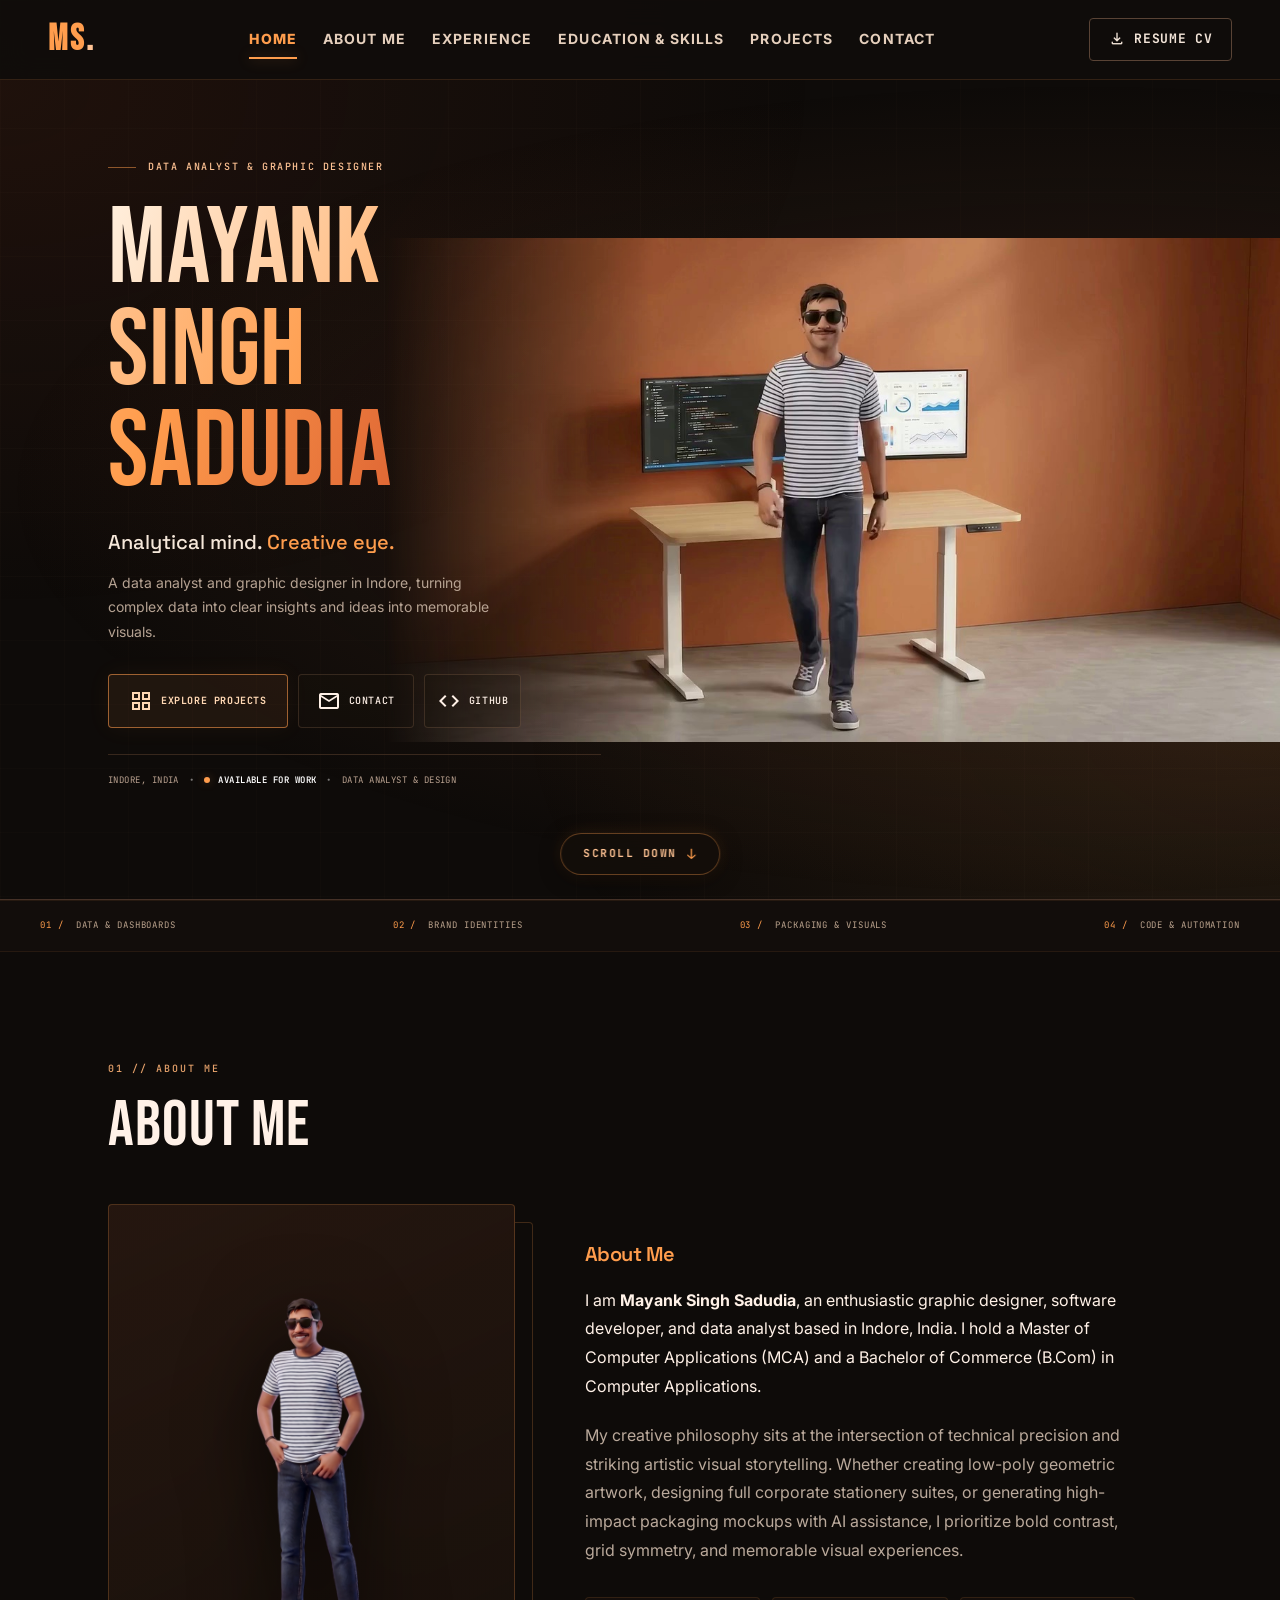
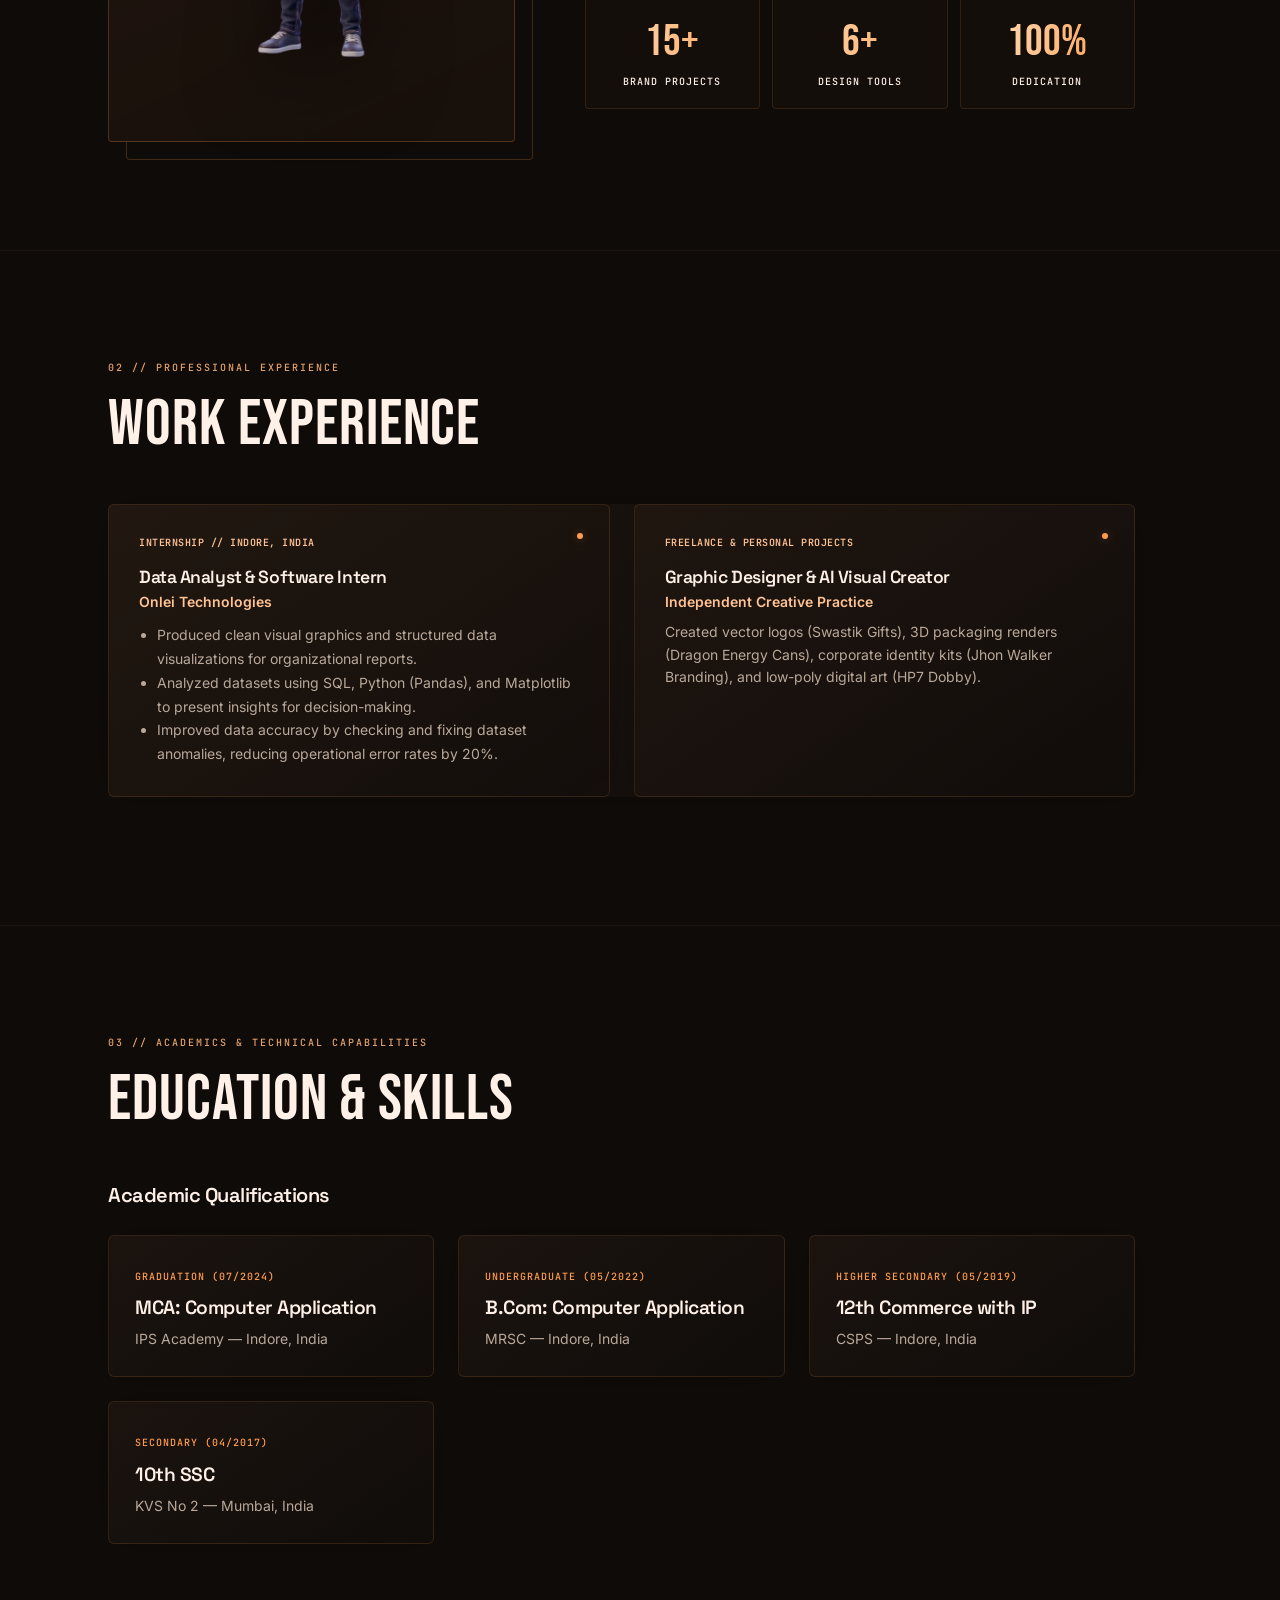
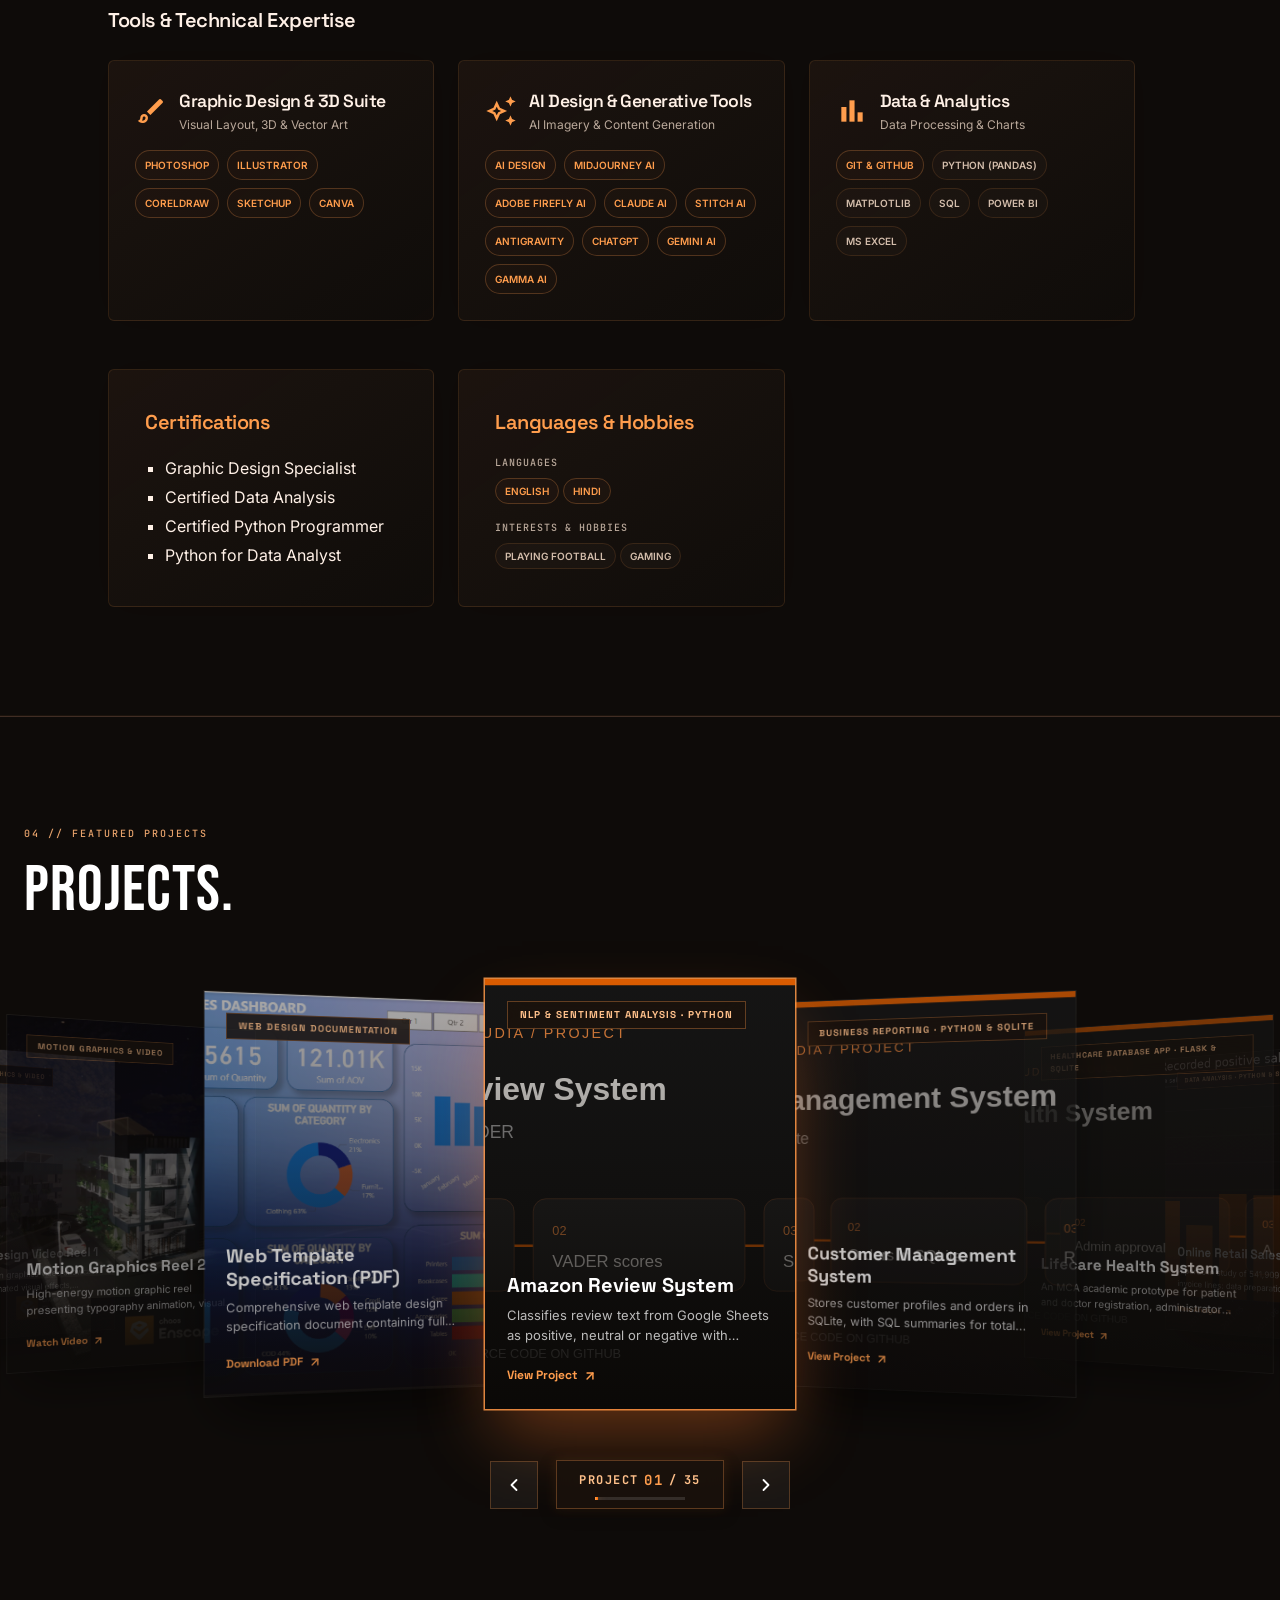
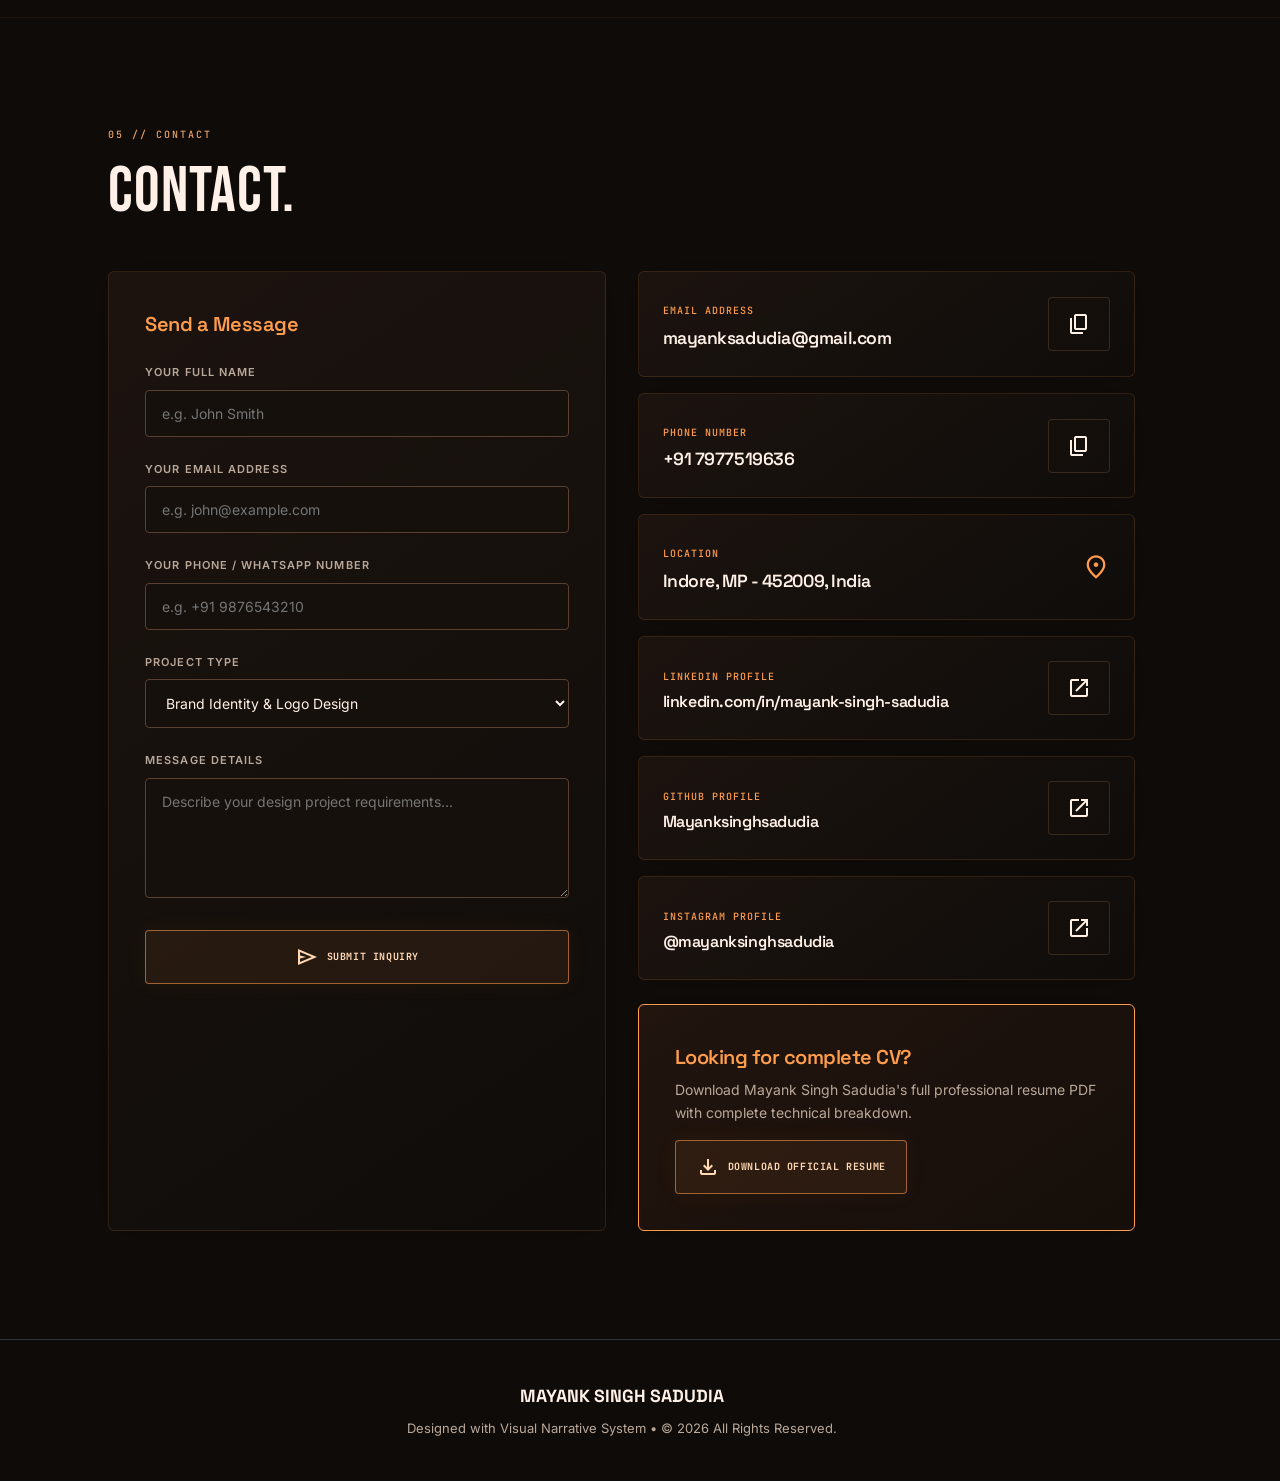
==== commit 55d7a819: "feat(projects): write only 'Projects.' header, match neon amber theme, and include all 35 projects i" ====
--- a/index.html
+++ b/index.html
@@ -360,15 +360,17 @@
       </div>
     </section>
 
-    <!-- 04 PROJECTS SECTION: 3D CURVED SLIDER (Inspired by Dribbble 27605260) -->
+    <!-- 04 PROJECTS SECTION: 3D CURVED SLIDER (All 35 Projects · Neon Amber Theme) -->
     <section class="page-section curved-slider-section" id="projects">
       <div class="curved-slider-container">
         
-        <!-- Header matching Dribbble shot 27605260 -->
-        <div class="curved-slider-header">
-          <span class="curved-slider-eyebrow">CURATED VISUAL EXPERIENCE</span>
-          <h2 class="curved-slider-title">DESIGN THAT HOLDS ATTENTION</h2>
-          <p class="curved-slider-subtitle">Bold imagery, thoughtful rhythm, and seamless interaction—crafted to make every swipe memorable.</p>
+        <!-- Section Header: Only the project -->
+        <div class="section-header">
+          <div>
+            <span class="text-label-caps text-accent">04 // FEATURED PROJECTS</span>
+            <h2 class="text-headline-lg font-headline" style="margin-top: 4px;">Projects.</h2>
+          </div>
+          <span class="section-num text-outlined">04</span>
         </div>
 
         <!-- 3D Slider Viewport -->
@@ -384,7 +386,7 @@
           </div>
         </div>
 
-        <!-- Bottom Navigation & Pagination Controls -->
+        <!-- Bottom Navigation & Counter Controls -->
         <div class="curved-slider-controls">
           <button class="curved-slider-nav-btn prev" id="sliderPrevBtn" aria-label="Previous Slide">
             <svg width="20" height="20" viewBox="0 0 24 24" fill="none" stroke="currentColor" stroke-width="2.2" stroke-linecap="round" stroke-linejoin="round">
@@ -392,8 +394,14 @@
             </svg>
           </button>
           
-          <div class="curved-slider-dots" id="sliderDots">
-            <!-- Indicators injected by curved-slider.js -->
+          <!-- Counter & Progress Bar Pill -->
+          <div class="curved-slider-counter-pill">
+            <div class="curved-slider-counter-text">
+              PROJECT <span class="cur-num" id="sliderCounterCurrent">01</span> / <span id="sliderCounterTotal">35</span>
+            </div>
+            <div class="curved-slider-progress-track">
+              <div class="curved-slider-progress-bar" id="sliderProgressBar"></div>
+            </div>
           </div>
 
           <button class="curved-slider-nav-btn next" id="sliderNextBtn" aria-label="Next Slide">
--- a/curved-slider.css
+++ b/curved-slider.css
@@ -1,17 +1,17 @@
 /* ==========================================================================
-   3D CURVED SLIDER (Inspired by Dribbble 27605260 - 3D Curved Slider for Elementor)
+   3D CURVED SLIDER (Matching Portfolio Neon Amber Theme #ff9d4d / #ff6b00)
    ========================================================================== */
 
 .curved-slider-section {
   position: relative;
   width: 100%;
-  padding: 60px 0 65px;
-  background: #0a0b10;
-  background: radial-gradient(circle at 50% 30%, #151828 0%, #090a0f 65%, #050608 100%);
+  padding: 60px 0 70px;
+  background: #090807;
+  background: radial-gradient(circle at 50% 25%, #1d130a 0%, #0a0806 65%, #050403 100%);
   color: #ffffff;
   overflow: hidden;
-  border-top: 1px solid rgba(255, 255, 255, 0.06);
-  border-bottom: 1px solid rgba(255, 255, 255, 0.06);
+  border-top: 1px solid rgba(255, 157, 77, 0.12);
+  border-bottom: 1px solid rgba(255, 157, 77, 0.12);
 }
 
 .curved-slider-container {
@@ -22,49 +22,9 @@
   box-sizing: border-box;
 }
 
-/* Header */
-.curved-slider-header {
-  text-align: center;
-  max-width: 780px;
-  margin: 0 auto 30px;
-  position: relative;
-  z-index: 10;
-}
-
-.curved-slider-eyebrow {
-  display: inline-block;
-  font-family: 'Space Grotesk', sans-serif;
-  font-size: 11px;
-  font-weight: 700;
-  letter-spacing: 0.25em;
-  text-transform: uppercase;
-  color: #818cf8;
-  margin-bottom: 12px;
-  padding: 6px 16px;
-  background: rgba(99, 102, 241, 0.08);
-  border: 1px solid rgba(99, 102, 241, 0.25);
-  border-radius: 100px;
-}
-
-.curved-slider-title {
-  font-family: 'Space Grotesk', -apple-system, BlinkMacSystemFont, sans-serif;
-  font-size: clamp(32px, 5vw, 54px);
-  font-weight: 700;
-  letter-spacing: -0.02em;
-  text-transform: uppercase;
-  color: #ffffff;
-  line-height: 1.12;
-  margin: 0 0 18px 0;
-}
-
-.curved-slider-subtitle {
-  font-family: 'Inter', sans-serif;
-  font-size: clamp(14px, 1.8vw, 16px);
-  color: rgba(255, 255, 255, 0.65);
-  line-height: 1.65;
-  margin: 0 auto;
-  font-weight: 400;
-  max-width: 620px;
+/* Section Header - Matching rest of site */
+.curved-slider-section .section-header {
+  margin-bottom: 30px;
 }
 
 /* 3D Viewport */
@@ -99,24 +59,24 @@
   justify-content: center;
 }
 
-/* Floating "DRAG" Cursor Badge */
+/* Floating "DRAG" Cursor Badge (Signature Neon Amber) */
 .curved-slider-cursor {
   position: fixed;
   width: 68px;
   height: 68px;
   border-radius: 50%;
-  background: linear-gradient(135deg, #6366f1 0%, #8b5cf6 100%);
+  background: linear-gradient(135deg, #ff9d4d 0%, #ff6b00 100%);
   color: #ffffff;
   font-family: 'Space Grotesk', sans-serif;
   font-size: 11px;
   font-weight: 700;
-  letter-spacing: 0.15em;
+  letter-spacing: 0.16em;
   display: flex;
   align-items: center;
   justify-content: center;
   pointer-events: none;
   z-index: 100;
-  box-shadow: 0 10px 26px rgba(99, 102, 241, 0.5), 0 0 0 1px rgba(255, 255, 255, 0.35);
+  box-shadow: 0 10px 28px rgba(255, 122, 41, 0.55), 0 0 0 1px rgba(255, 255, 255, 0.35);
   opacity: 0;
   transform: translate(-50%, -50%) scale(0.4);
   transition: opacity 0.25s ease, transform 0.12s ease-out;
@@ -129,7 +89,7 @@
 
 .curved-slider-cursor.is-active {
   transform: translate(-50%, -50%) scale(0.85);
-  background: linear-gradient(135deg, #4f46e5 0%, #7c3aed 100%);
+  background: linear-gradient(135deg, #e65c00 0%, #ff8c42 100%);
 }
 
 /* Cards */
@@ -142,19 +102,19 @@
   margin-left: -155px;
   margin-top: -215px;
   border-radius: 20px;
-  background: #12141c;
+  background: #14100c;
   overflow: hidden;
   transform-style: preserve-3d;
   backface-visibility: hidden;
   -webkit-backface-visibility: hidden;
-  box-shadow: 0 30px 60px -15px rgba(0, 0, 0, 0.85), 0 0 0 1px rgba(255, 255, 255, 0.12);
+  box-shadow: 0 30px 60px -15px rgba(0, 0, 0, 0.9), 0 0 0 1px rgba(255, 255, 255, 0.1);
   transition: box-shadow 0.3s ease, border-color 0.3s ease;
   will-change: transform, opacity;
   cursor: pointer;
 }
 
 .curved-slider-card.is-center {
-  box-shadow: 0 35px 70px -12px rgba(99, 102, 241, 0.28), 0 0 0 1.5px rgba(129, 140, 248, 0.6);
+  box-shadow: 0 35px 70px -12px rgba(255, 122, 41, 0.38), 0 0 0 1.5px rgba(255, 157, 77, 0.85);
 }
 
 .curved-slider-card-media {
@@ -163,6 +123,7 @@
   width: 100%;
   height: 100%;
   overflow: hidden;
+  background: #100d0a;
 }
 
 .curved-slider-card-img {
@@ -179,7 +140,7 @@
 .curved-slider-card-overlay {
   position: absolute;
   inset: 0;
-  background: linear-gradient(180deg, rgba(8, 10, 15, 0.15) 0%, rgba(8, 10, 15, 0.35) 40%, rgba(8, 10, 15, 0.96) 100%);
+  background: linear-gradient(180deg, rgba(10, 8, 6, 0.15) 0%, rgba(10, 8, 6, 0.4) 40%, rgba(10, 8, 6, 0.96) 100%);
   display: flex;
   flex-direction: column;
   justify-content: space-between;
@@ -201,13 +162,13 @@
   font-weight: 700;
   letter-spacing: 0.1em;
   text-transform: uppercase;
-  color: #fff;
+  color: #ffc18b;
   padding: 5px 12px;
   border-radius: 100px;
-  background: rgba(18, 20, 29, 0.75);
+  background: rgba(26, 18, 12, 0.85);
   backdrop-filter: blur(8px);
   -webkit-backdrop-filter: blur(8px);
-  border: 1px solid rgba(255, 255, 255, 0.15);
+  border: 1px solid rgba(255, 157, 77, 0.32);
 }
 
 .curved-slider-card-body {
@@ -216,7 +177,7 @@
 
 .curved-slider-card-title {
   font-family: 'Space Grotesk', sans-serif;
-  font-size: 21px;
+  font-size: 20px;
   font-weight: 700;
   color: #ffffff;
   line-height: 1.25;
@@ -226,7 +187,7 @@
 .curved-slider-card-desc {
   font-family: 'Inter', sans-serif;
   font-size: 13px;
-  color: rgba(255, 255, 255, 0.7);
+  color: rgba(255, 255, 255, 0.72);
   line-height: 1.5;
   margin: 0 0 16px 0;
   display: -webkit-box;
@@ -242,13 +203,13 @@
   font-family: 'Space Grotesk', sans-serif;
   font-size: 12px;
   font-weight: 700;
-  color: #818cf8;
+  color: #ff9d4d;
   text-decoration: none;
   transition: all 0.2s ease;
 }
 
 .curved-slider-card:hover .curved-slider-card-link {
-  color: #a5b4fc;
+  color: #ffc18b;
   transform: translateX(3px);
 }
 
@@ -257,8 +218,8 @@
   display: flex;
   align-items: center;
   justify-content: center;
-  gap: 20px;
-  margin-top: 22px;
+  gap: 18px;
+  margin-top: 26px;
   position: relative;
   z-index: 10;
 }
@@ -267,8 +228,8 @@
   width: 48px;
   height: 48px;
   border-radius: 50%;
-  background: rgba(255, 255, 255, 0.06);
-  border: 1px solid rgba(255, 255, 255, 0.15);
+  background: rgba(255, 255, 255, 0.05);
+  border: 1px solid rgba(255, 157, 77, 0.25);
   color: #ffffff;
   display: flex;
   align-items: center;
@@ -279,74 +240,96 @@
 }
 
 .curved-slider-nav-btn:hover {
-  background: rgba(99, 102, 241, 0.25);
-  border-color: rgba(99, 102, 241, 0.6);
+  background: rgba(255, 157, 77, 0.2);
+  border-color: rgba(255, 157, 77, 0.65);
   transform: scale(1.08);
-  box-shadow: 0 0 16px rgba(99, 102, 241, 0.35);
+  box-shadow: 0 0 16px rgba(255, 157, 77, 0.4);
 }
 
 .curved-slider-nav-btn:active {
   transform: scale(0.96);
 }
 
-.curved-slider-dots {
-  display: flex;
-  align-items: center;
-  gap: 8px;
-}
-
-.curved-slider-dot {
-  width: 8px;
-  height: 8px;
-  border-radius: 50%;
-  background: rgba(255, 255, 255, 0.2);
-  transition: all 0.3s cubic-bezier(0.16, 1, 0.3, 1);
-  cursor: pointer;
-}
-
-.curved-slider-dot:hover {
-  background: rgba(255, 255, 255, 0.5);
-}
-
-.curved-slider-dot.is-active {
-  width: 24px;
+/* Counter & Progress Pill */
+.curved-slider-counter-pill {
+  display: inline-flex;
+  flex-direction: column;
+  align-items: center;
+  gap: 6px;
+  padding: 8px 22px;
   border-radius: 100px;
-  background: #6366f1;
-  box-shadow: 0 0 10px rgba(99, 102, 241, 0.6);
+  background: rgba(26, 18, 12, 0.85);
+  backdrop-filter: blur(10px);
+  -webkit-backdrop-filter: blur(10px);
+  border: 1px solid rgba(255, 157, 77, 0.3);
+  box-shadow: 0 4px 16px rgba(0, 0, 0, 0.4), 0 0 12px rgba(255, 157, 77, 0.15);
+}
+
+.curved-slider-counter-text {
+  font-family: 'JetBrains Mono', monospace;
+  font-size: 12px;
+  font-weight: 700;
+  letter-spacing: 0.12em;
+  color: #ffc18b;
+  display: inline-flex;
+  align-items: center;
+  gap: 6px;
+}
+
+.curved-slider-counter-text .cur-num {
+  color: #ff9d4d;
+  font-size: 14px;
+}
+
+.curved-slider-progress-track {
+  width: 90px;
+  height: 3px;
+  border-radius: 3px;
+  background: rgba(255, 255, 255, 0.12);
+  overflow: hidden;
+}
+
+.curved-slider-progress-bar {
+  height: 100%;
+  width: 3%;
+  background: linear-gradient(90deg, #ff9d4d, #ff6b00);
+  border-radius: 3px;
+  transition: width 0.2s ease-out;
+  box-shadow: 0 0 8px rgba(255, 157, 77, 0.8);
 }
 
 /* Responsive adjustments */
 @media (max-width: 900px) {
   .curved-slider-section {
-    padding: 70px 0 80px;
+    padding: 50px 0 60px;
   }
   .curved-slider-viewport {
-    height: 490px;
+    height: 450px;
     perspective: 1200px;
   }
   .curved-slider-card {
-    width: 280px;
-    height: 410px;
-    margin-left: -140px;
-    margin-top: -205px;
+    width: 275px;
+    height: 395px;
+    margin-left: -137px;
+    margin-top: -197px;
   }
   .curved-slider-cursor {
-    display: none !important; /* Hide custom cursor on tablet/mobile */
+    display: none !important;
   }
 }
 
 @media (max-width: 600px) {
   .curved-slider-viewport {
-    height: 450px;
+    height: 420px;
     perspective: 900px;
   }
   .curved-slider-card {
-    width: 260px;
-    height: 380px;
-    margin-left: -130px;
-    margin-top: -190px;
+    width: 250px;
+    height: 360px;
+    margin-left: -125px;
+    margin-top: -180px;
   }
   .curved-slider-card-title {
-    font-size: 18px;
-  }
-}
+    font-size: 17px;
+  }
+}
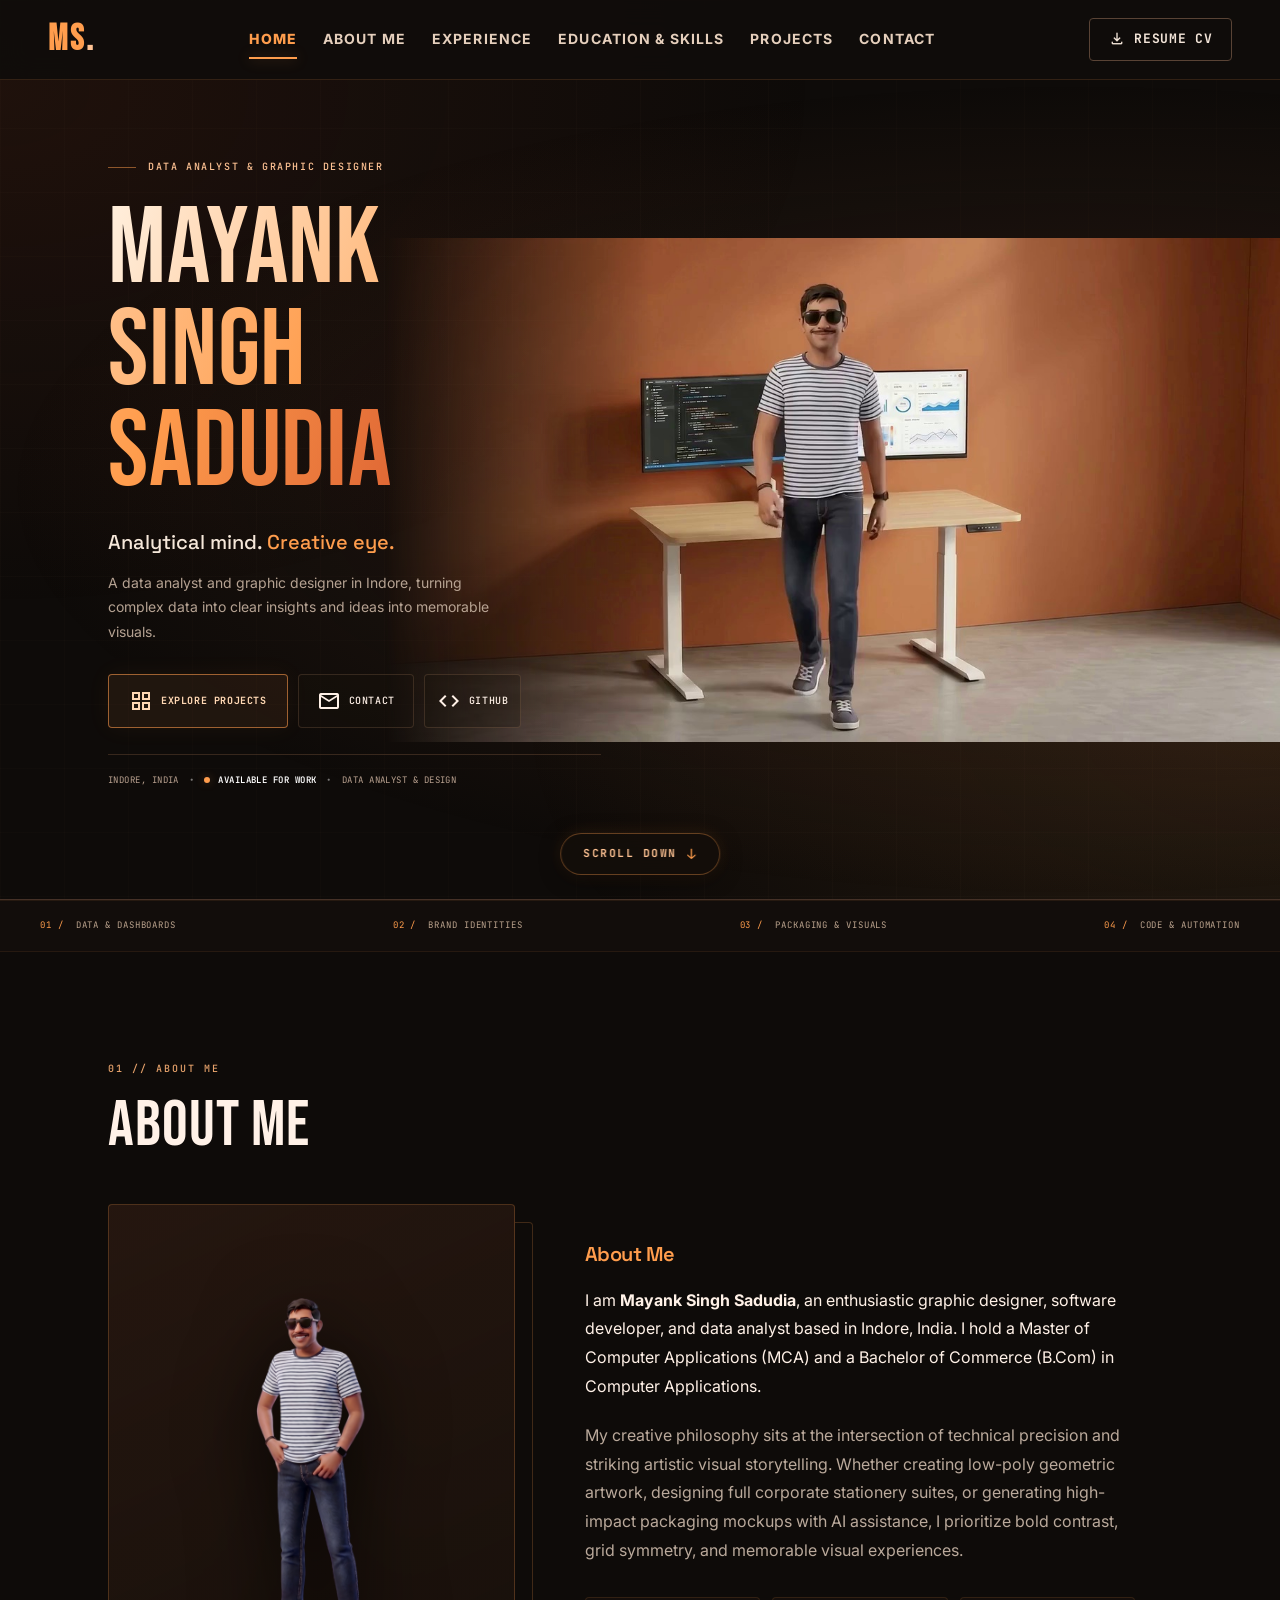
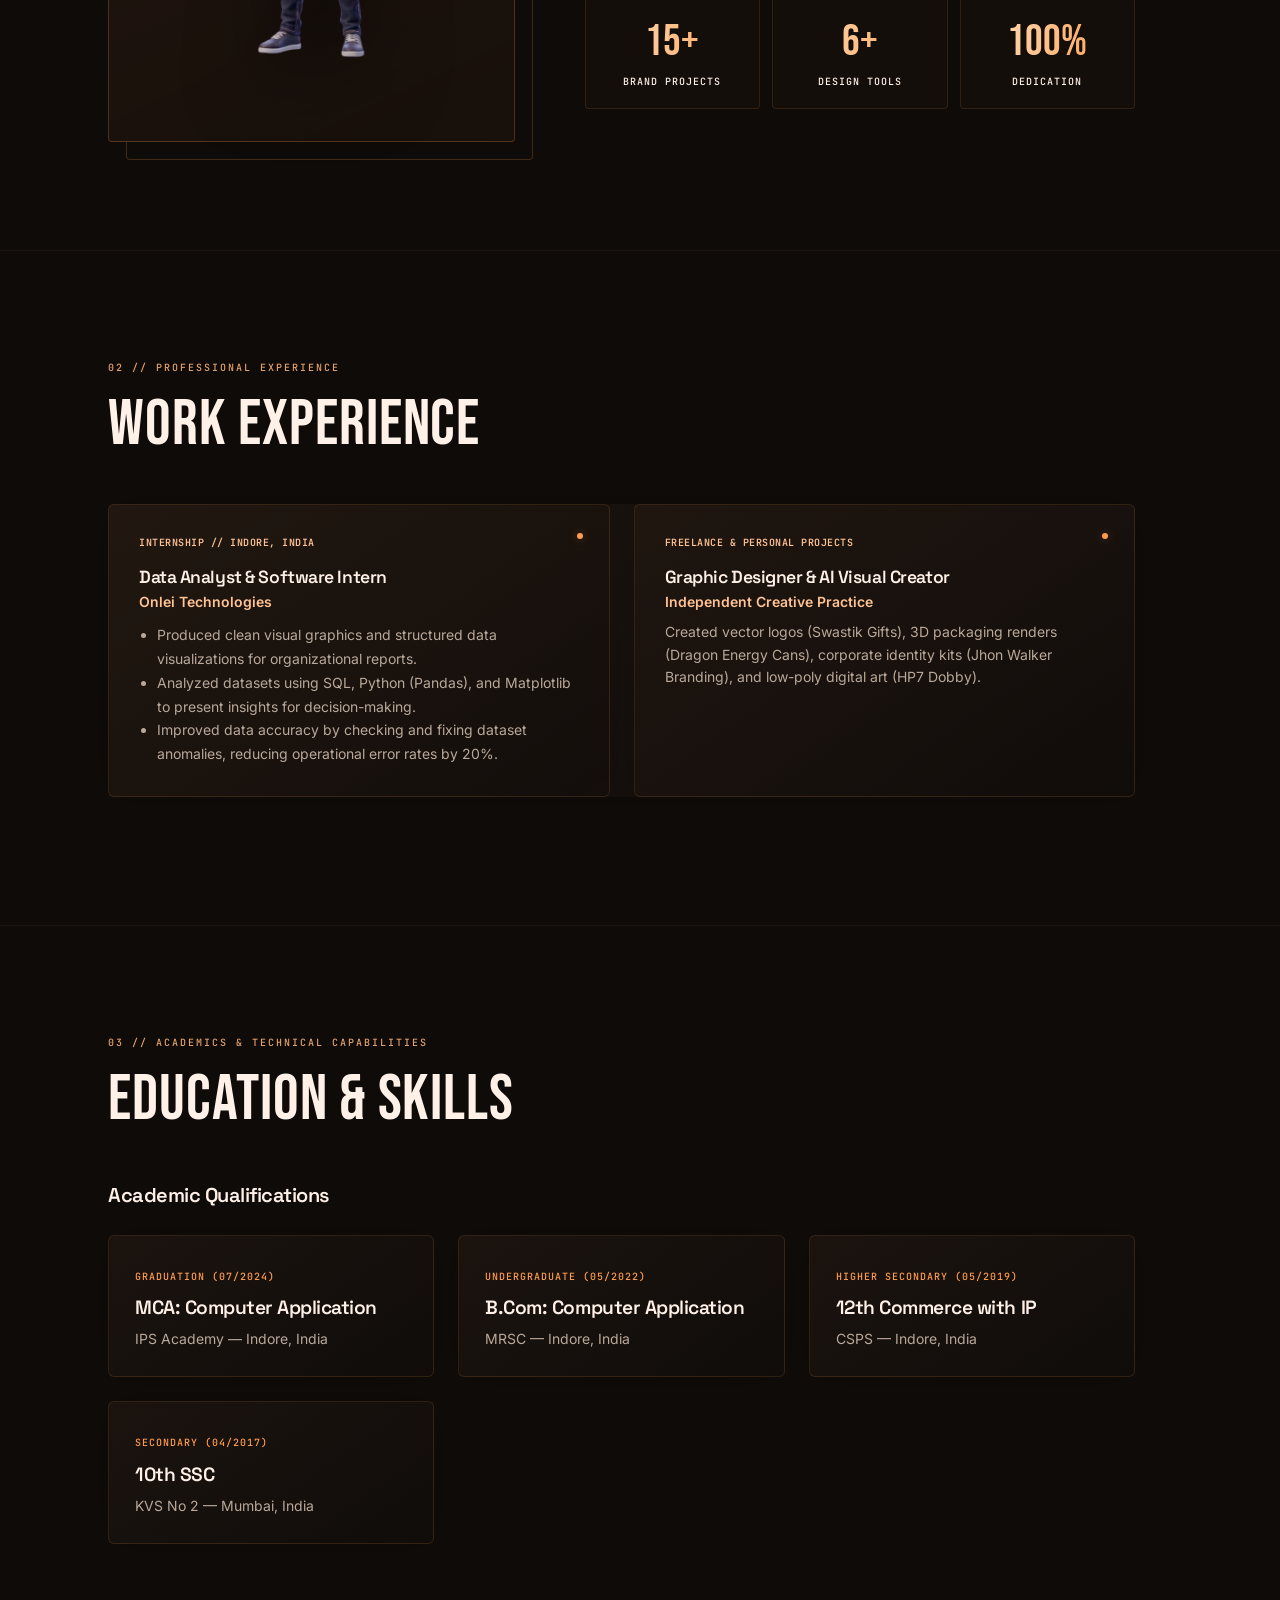
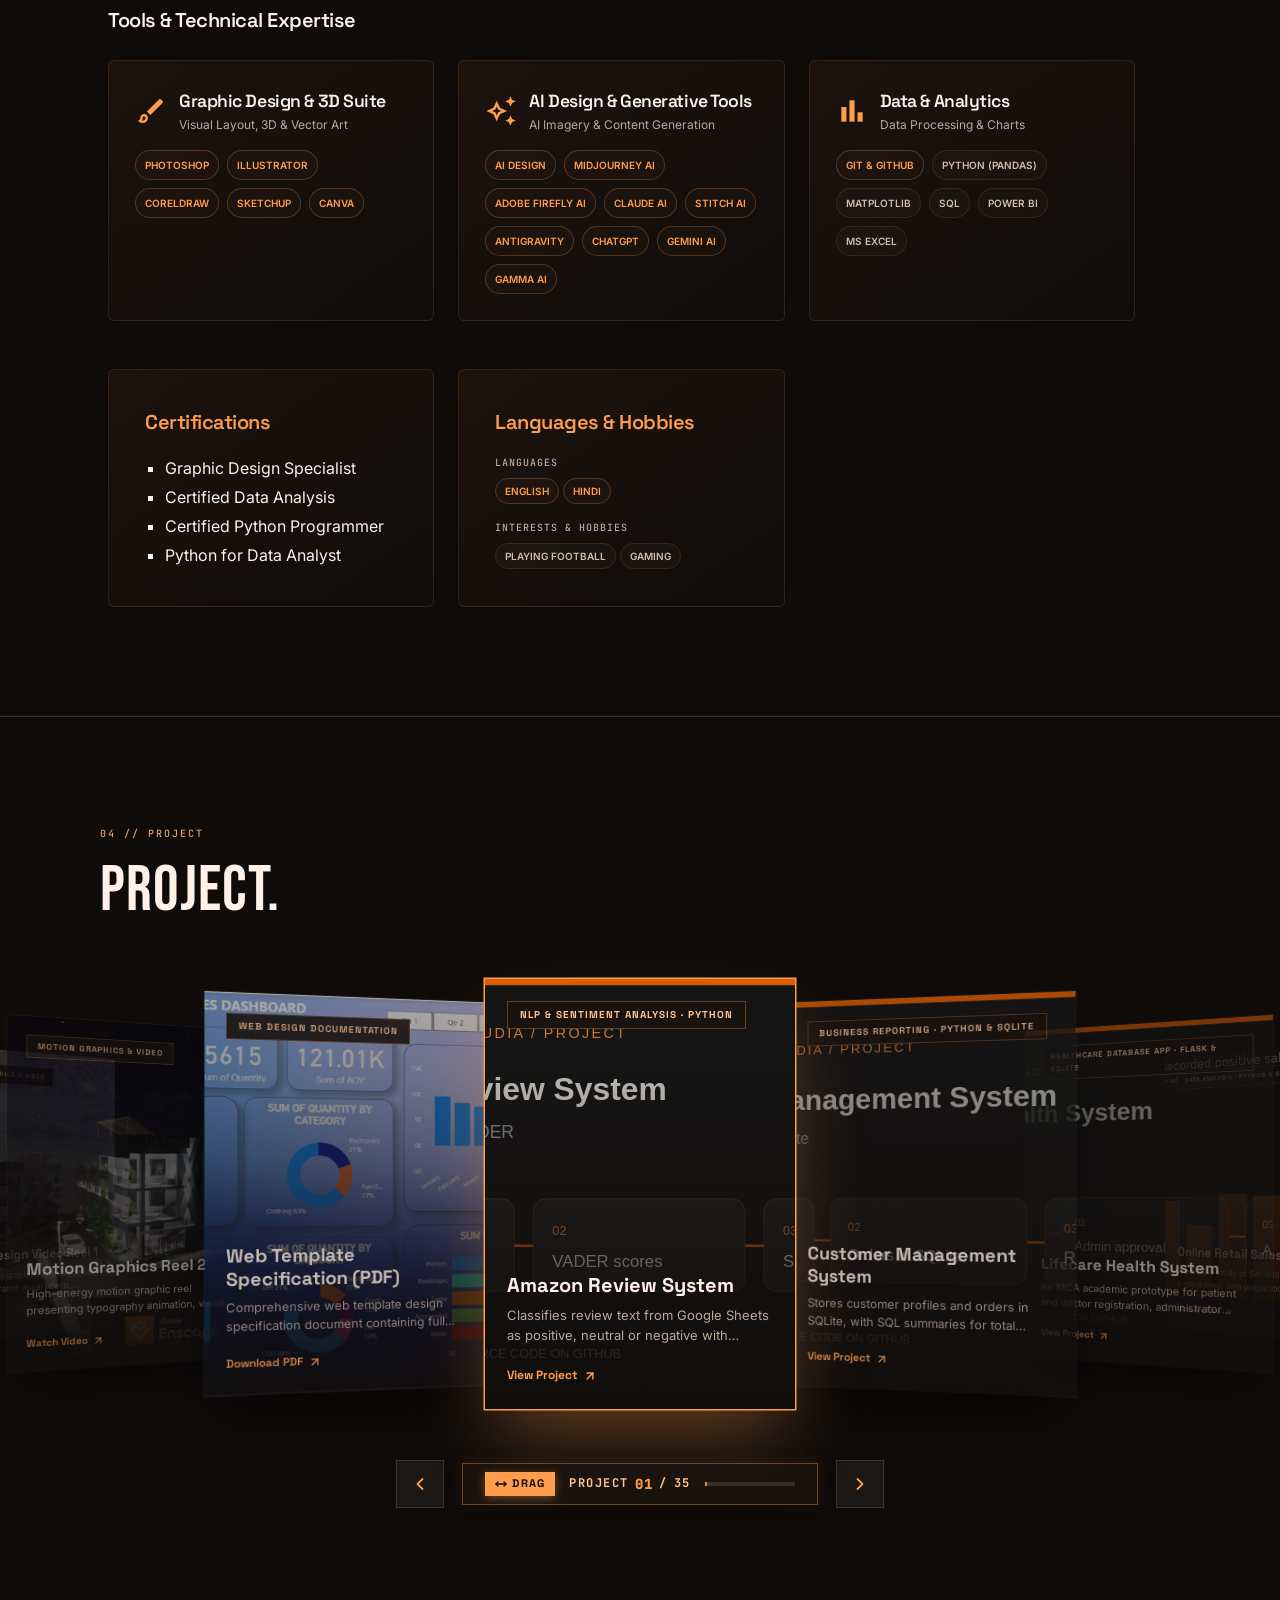
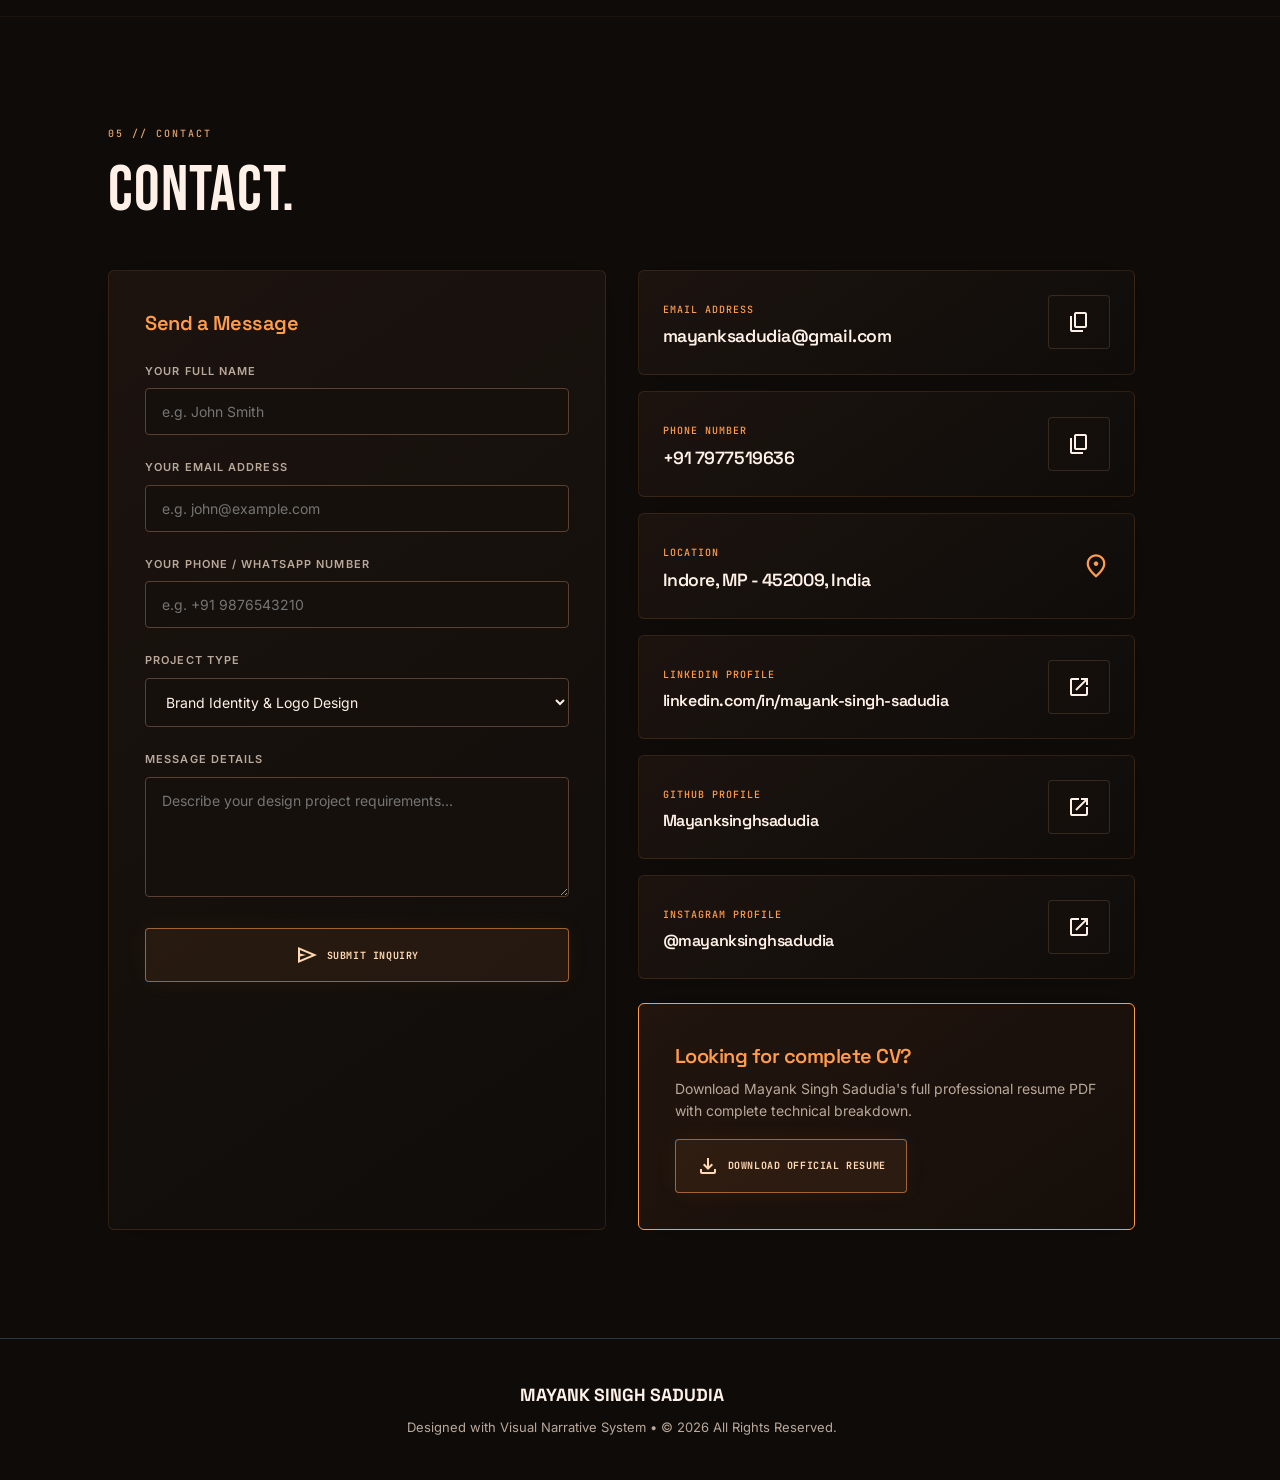
==== commit bfac0d1c: "feat(projects): set topic to PROJECT in left header bar, match neon amber drag colors, enable smooth" ====
--- a/index.html
+++ b/index.html
@@ -364,19 +364,24 @@
     <section class="page-section curved-slider-section" id="projects">
       <div class="curved-slider-container">
         
-        <!-- Section Header: Only the project -->
+        <!-- Section Header: Only the project on topic in left side bar -->
         <div class="section-header">
           <div>
-            <span class="text-label-caps text-accent">04 // FEATURED PROJECTS</span>
-            <h2 class="text-headline-lg font-headline" style="margin-top: 4px;">Projects.</h2>
+            <span class="text-label-caps text-accent">04 // PROJECT</span>
+            <h2 class="text-headline-lg font-headline" style="margin-top: 4px;">Project.</h2>
           </div>
           <span class="section-num text-outlined">04</span>
         </div>
 
         <!-- 3D Slider Viewport -->
         <div class="curved-slider-viewport" id="curvedSliderViewport">
-          <!-- Floating "DRAG" Cursor Badge -->
+          <!-- Floating "DRAG" Cursor Badge (Neon Amber #ff9d4d) -->
           <div class="curved-slider-cursor" id="curvedSliderCursor">
+            <svg width="12" height="12" viewBox="0 0 24 24" fill="none" stroke="currentColor" stroke-width="2.8" stroke-linecap="round" stroke-linejoin="round" style="margin-right: 4px;">
+              <polyline points="18 8 22 12 18 16"></polyline>
+              <polyline points="6 8 2 12 6 16"></polyline>
+              <line x1="2" y1="12" x2="22" y2="12"></line>
+            </svg>
             <span>DRAG</span>
           </div>
 
@@ -394,8 +399,16 @@
             </svg>
           </button>
           
-          <!-- Counter & Progress Bar Pill -->
+          <!-- Counter & Progress Bar Pill with Drag Indicator -->
           <div class="curved-slider-counter-pill">
+            <span class="curved-slider-drag-label">
+              <svg width="12" height="12" viewBox="0 0 24 24" fill="none" stroke="currentColor" stroke-width="2.6" stroke-linecap="round" stroke-linejoin="round">
+                <polyline points="18 8 22 12 18 16"></polyline>
+                <polyline points="6 8 2 12 6 16"></polyline>
+                <line x1="2" y1="12" x2="22" y2="12"></line>
+              </svg>
+              DRAG
+            </span>
             <div class="curved-slider-counter-text">
               PROJECT <span class="cur-num" id="sliderCounterCurrent">01</span> / <span id="sliderCounterTotal">35</span>
             </div>
--- a/curved-slider.css
+++ b/curved-slider.css
@@ -6,23 +6,23 @@
   position: relative;
   width: 100%;
   padding: 60px 0 70px;
-  background: #090807;
-  background: radial-gradient(circle at 50% 25%, #1d130a 0%, #0a0806 65%, #050403 100%);
-  color: #ffffff;
-  overflow: hidden;
-  border-top: 1px solid rgba(255, 157, 77, 0.12);
-  border-bottom: 1px solid rgba(255, 157, 77, 0.12);
+  background: var(--bg-primary, #100d0b);
+  background: radial-gradient(circle at 50% 25%, #22150d 0%, #100d0b 65%, #080605 100%);
+  color: var(--color-on-surface, #fff1e7);
+  overflow: hidden;
+  border-top: 1px solid var(--color-border, #443329);
+  border-bottom: 1px solid var(--color-border, #443329);
 }
 
 .curved-slider-container {
   width: 100%;
-  max-width: 1440px;
+  max-width: var(--container-max, 1360px);
   margin: 0 auto;
-  padding: 0 24px;
+  padding: 0 40px;
   box-sizing: border-box;
 }
 
-/* Section Header - Matching rest of site */
+/* Section Header - Aligned on the left side bar matching rest of site */
 .curved-slider-section .section-header {
   margin-bottom: 30px;
 }
@@ -57,29 +57,32 @@
   display: flex;
   align-items: center;
   justify-content: center;
-}
-
-/* Floating "DRAG" Cursor Badge (Signature Neon Amber) */
+  user-select: none;
+  -webkit-user-select: none;
+}
+
+/* Floating "DRAG" Cursor Badge (Matches Website Neon Amber Theme & Dark Text) */
 .curved-slider-cursor {
   position: fixed;
-  width: 68px;
-  height: 68px;
+  width: 70px;
+  height: 70px;
   border-radius: 50%;
-  background: linear-gradient(135deg, #ff9d4d 0%, #ff6b00 100%);
-  color: #ffffff;
-  font-family: 'Space Grotesk', sans-serif;
+  background: var(--neon-amber, #ff9d4d);
+  color: #100d0b !important;
+  font-family: var(--font-headline, 'Space Grotesk'), sans-serif;
   font-size: 11px;
-  font-weight: 700;
+  font-weight: 800;
   letter-spacing: 0.16em;
   display: flex;
   align-items: center;
   justify-content: center;
   pointer-events: none;
-  z-index: 100;
-  box-shadow: 0 10px 28px rgba(255, 122, 41, 0.55), 0 0 0 1px rgba(255, 255, 255, 0.35);
+  z-index: 9999;
+  box-shadow: 0 8px 24px rgba(255, 157, 77, 0.45), 0 0 16px rgba(255, 157, 77, 0.3);
+  border: 1.5px solid rgba(255, 195, 148, 0.7);
   opacity: 0;
   transform: translate(-50%, -50%) scale(0.4);
-  transition: opacity 0.25s ease, transform 0.12s ease-out;
+  transition: opacity 0.2s ease, transform 0.12s ease-out;
 }
 
 .curved-slider-cursor.is-visible {
@@ -88,8 +91,9 @@
 }
 
 .curved-slider-cursor.is-active {
-  transform: translate(-50%, -50%) scale(0.85);
-  background: linear-gradient(135deg, #e65c00 0%, #ff8c42 100%);
+  transform: translate(-50%, -50%) scale(0.88);
+  background: #ffbb7c;
+  box-shadow: 0 0 28px rgba(255, 157, 77, 0.6);
 }
 
 /* Cards */
@@ -102,28 +106,34 @@
   margin-left: -155px;
   margin-top: -215px;
   border-radius: 20px;
-  background: #14100c;
+  background: #17110e;
   overflow: hidden;
   transform-style: preserve-3d;
   backface-visibility: hidden;
   -webkit-backface-visibility: hidden;
-  box-shadow: 0 30px 60px -15px rgba(0, 0, 0, 0.9), 0 0 0 1px rgba(255, 255, 255, 0.1);
+  box-shadow: 0 30px 60px -15px rgba(0, 0, 0, 0.9), 0 0 0 1px rgba(255, 255, 255, 0.08);
   transition: box-shadow 0.3s ease, border-color 0.3s ease;
   will-change: transform, opacity;
   cursor: pointer;
+  user-select: none;
+  -webkit-user-select: none;
 }
 
 .curved-slider-card.is-center {
-  box-shadow: 0 35px 70px -12px rgba(255, 122, 41, 0.38), 0 0 0 1.5px rgba(255, 157, 77, 0.85);
-}
-
+  box-shadow: 0 35px 70px -12px rgba(255, 157, 77, 0.35), 0 0 0 1.5px var(--neon-amber, #ff9d4d);
+}
+
+/* Media & Image: Disable native drag to allow smooth slider dragging on cards */
 .curved-slider-card-media {
   position: absolute;
   inset: 0;
   width: 100%;
   height: 100%;
   overflow: hidden;
-  background: #100d0a;
+  background: #100d0b;
+  pointer-events: none !important;
+  user-select: none !important;
+  -webkit-user-select: none !important;
 }
 
 .curved-slider-card-img {
@@ -131,6 +141,10 @@
   height: 100%;
   object-fit: cover;
   transition: transform 0.6s cubic-bezier(0.16, 1, 0.3, 1);
+  pointer-events: none !important;
+  user-select: none !important;
+  -webkit-user-select: none !important;
+  -webkit-user-drag: none !important;
 }
 
 .curved-slider-card:hover .curved-slider-card-img {
@@ -140,7 +154,7 @@
 .curved-slider-card-overlay {
   position: absolute;
   inset: 0;
-  background: linear-gradient(180deg, rgba(10, 8, 6, 0.15) 0%, rgba(10, 8, 6, 0.4) 40%, rgba(10, 8, 6, 0.96) 100%);
+  background: linear-gradient(180deg, rgba(16, 13, 11, 0.15) 0%, rgba(16, 13, 11, 0.4) 40%, rgba(16, 13, 11, 0.96) 100%);
   display: flex;
   flex-direction: column;
   justify-content: space-between;
@@ -157,15 +171,15 @@
 
 .curved-slider-tag {
   display: inline-block;
-  font-family: 'Space Grotesk', sans-serif;
+  font-family: var(--font-headline, 'Space Grotesk'), sans-serif;
   font-size: 10px;
   font-weight: 700;
   letter-spacing: 0.1em;
   text-transform: uppercase;
-  color: #ffc18b;
+  color: var(--neon-peach, #ffc394);
   padding: 5px 12px;
   border-radius: 100px;
-  background: rgba(26, 18, 12, 0.85);
+  background: rgba(27, 20, 16, 0.88);
   backdrop-filter: blur(8px);
   -webkit-backdrop-filter: blur(8px);
   border: 1px solid rgba(255, 157, 77, 0.32);
@@ -176,10 +190,10 @@
 }
 
 .curved-slider-card-title {
-  font-family: 'Space Grotesk', sans-serif;
+  font-family: var(--font-headline, 'Space Grotesk'), sans-serif;
   font-size: 20px;
   font-weight: 700;
-  color: #ffffff;
+  color: var(--color-on-surface, #fff1e7);
   line-height: 1.25;
   margin: 0 0 8px 0;
 }
@@ -187,7 +201,7 @@
 .curved-slider-card-desc {
   font-family: 'Inter', sans-serif;
   font-size: 13px;
-  color: rgba(255, 255, 255, 0.72);
+  color: var(--color-text-muted, #baa99b);
   line-height: 1.5;
   margin: 0 0 16px 0;
   display: -webkit-box;
@@ -200,16 +214,16 @@
   display: inline-flex;
   align-items: center;
   gap: 6px;
-  font-family: 'Space Grotesk', sans-serif;
+  font-family: var(--font-headline, 'Space Grotesk'), sans-serif;
   font-size: 12px;
   font-weight: 700;
-  color: #ff9d4d;
+  color: var(--neon-amber, #ff9d4d);
   text-decoration: none;
   transition: all 0.2s ease;
 }
 
 .curved-slider-card:hover .curved-slider-card-link {
-  color: #ffc18b;
+  color: var(--neon-peach, #ffc394);
   transform: translateX(3px);
 }
 
@@ -229,8 +243,8 @@
   height: 48px;
   border-radius: 50%;
   background: rgba(255, 255, 255, 0.05);
-  border: 1px solid rgba(255, 157, 77, 0.25);
-  color: #ffffff;
+  border: 1px solid var(--color-border, #443329);
+  color: var(--neon-amber, #ff9d4d);
   display: flex;
   align-items: center;
   justify-content: center;
@@ -241,7 +255,7 @@
 
 .curved-slider-nav-btn:hover {
   background: rgba(255, 157, 77, 0.2);
-  border-color: rgba(255, 157, 77, 0.65);
+  border-color: var(--neon-amber, #ff9d4d);
   transform: scale(1.08);
   box-shadow: 0 0 16px rgba(255, 157, 77, 0.4);
 }
@@ -250,19 +264,34 @@
   transform: scale(0.96);
 }
 
-/* Counter & Progress Pill */
+/* Counter & Progress Pill (Matches Website Theme) */
 .curved-slider-counter-pill {
   display: inline-flex;
-  flex-direction: column;
-  align-items: center;
-  gap: 6px;
+  align-items: center;
+  gap: 14px;
   padding: 8px 22px;
   border-radius: 100px;
-  background: rgba(26, 18, 12, 0.85);
+  background: rgba(27, 20, 16, 0.9);
   backdrop-filter: blur(10px);
   -webkit-backdrop-filter: blur(10px);
-  border: 1px solid rgba(255, 157, 77, 0.3);
-  box-shadow: 0 4px 16px rgba(0, 0, 0, 0.4), 0 0 12px rgba(255, 157, 77, 0.15);
+  border: 1px solid rgba(255, 157, 77, 0.35);
+  box-shadow: 0 4px 16px rgba(0, 0, 0, 0.5), 0 0 14px rgba(255, 157, 77, 0.15);
+}
+
+/* Visible DRAG badge in the pill */
+.curved-slider-drag-label {
+  display: inline-flex;
+  align-items: center;
+  gap: 5px;
+  font-family: var(--font-headline, 'Space Grotesk'), sans-serif;
+  font-size: 11px;
+  font-weight: 800;
+  letter-spacing: 0.12em;
+  color: #100d0b;
+  background: var(--neon-amber, #ff9d4d);
+  padding: 3px 10px;
+  border-radius: 100px;
+  box-shadow: 0 2px 10px rgba(255, 157, 77, 0.4);
 }
 
 .curved-slider-counter-text {
@@ -270,21 +299,22 @@
   font-size: 12px;
   font-weight: 700;
   letter-spacing: 0.12em;
-  color: #ffc18b;
+  color: var(--neon-peach, #ffc394);
   display: inline-flex;
   align-items: center;
   gap: 6px;
 }
 
 .curved-slider-counter-text .cur-num {
-  color: #ff9d4d;
+  color: var(--neon-amber, #ff9d4d);
   font-size: 14px;
+  font-weight: 800;
 }
 
 .curved-slider-progress-track {
   width: 90px;
-  height: 3px;
-  border-radius: 3px;
+  height: 4px;
+  border-radius: 4px;
   background: rgba(255, 255, 255, 0.12);
   overflow: hidden;
 }
@@ -293,7 +323,7 @@
   height: 100%;
   width: 3%;
   background: linear-gradient(90deg, #ff9d4d, #ff6b00);
-  border-radius: 3px;
+  border-radius: 4px;
   transition: width 0.2s ease-out;
   box-shadow: 0 0 8px rgba(255, 157, 77, 0.8);
 }
@@ -302,6 +332,9 @@
 @media (max-width: 900px) {
   .curved-slider-section {
     padding: 50px 0 60px;
+  }
+  .curved-slider-container {
+    padding: 0 20px;
   }
   .curved-slider-viewport {
     height: 450px;
@@ -313,9 +346,6 @@
     margin-left: -137px;
     margin-top: -197px;
   }
-  .curved-slider-cursor {
-    display: none !important;
-  }
 }
 
 @media (max-width: 600px) {
@@ -332,4 +362,7 @@
   .curved-slider-card-title {
     font-size: 17px;
   }
-}
+  .curved-slider-progress-track {
+    display: none;
+  }
+}
